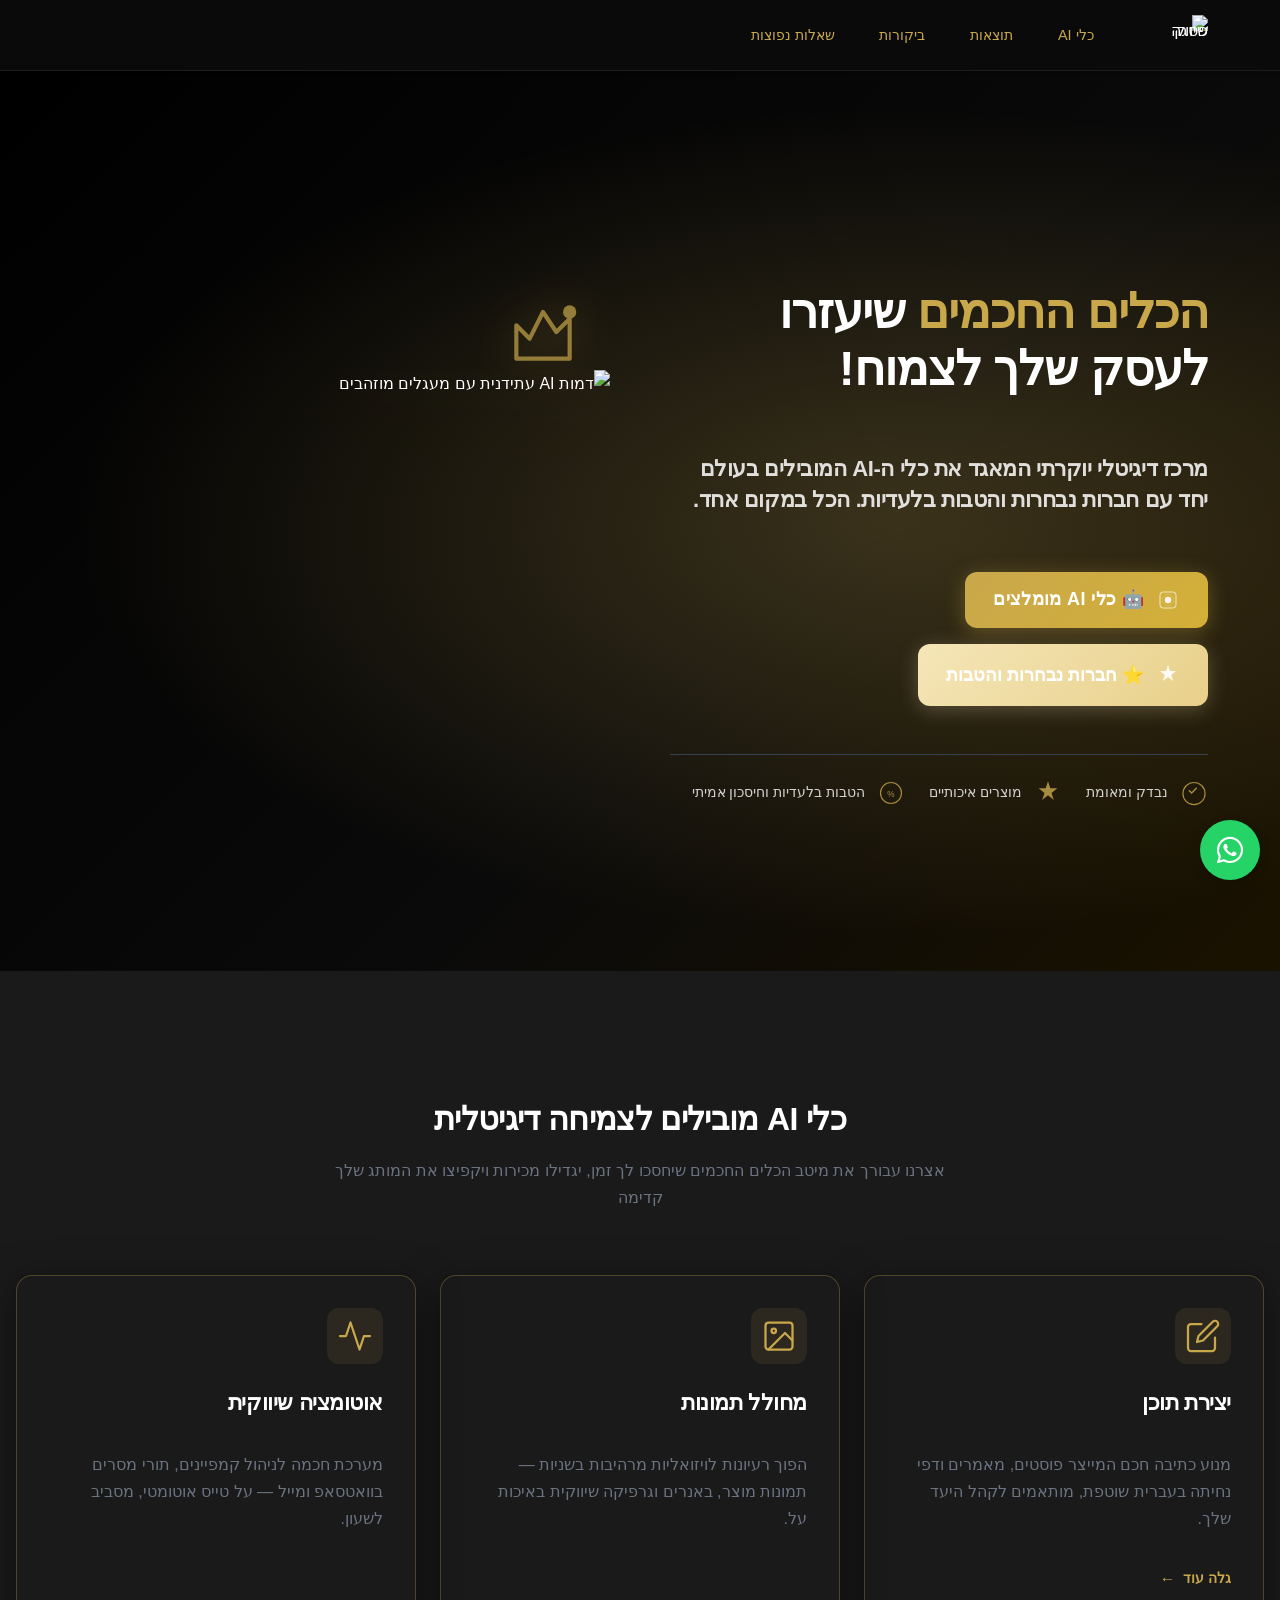
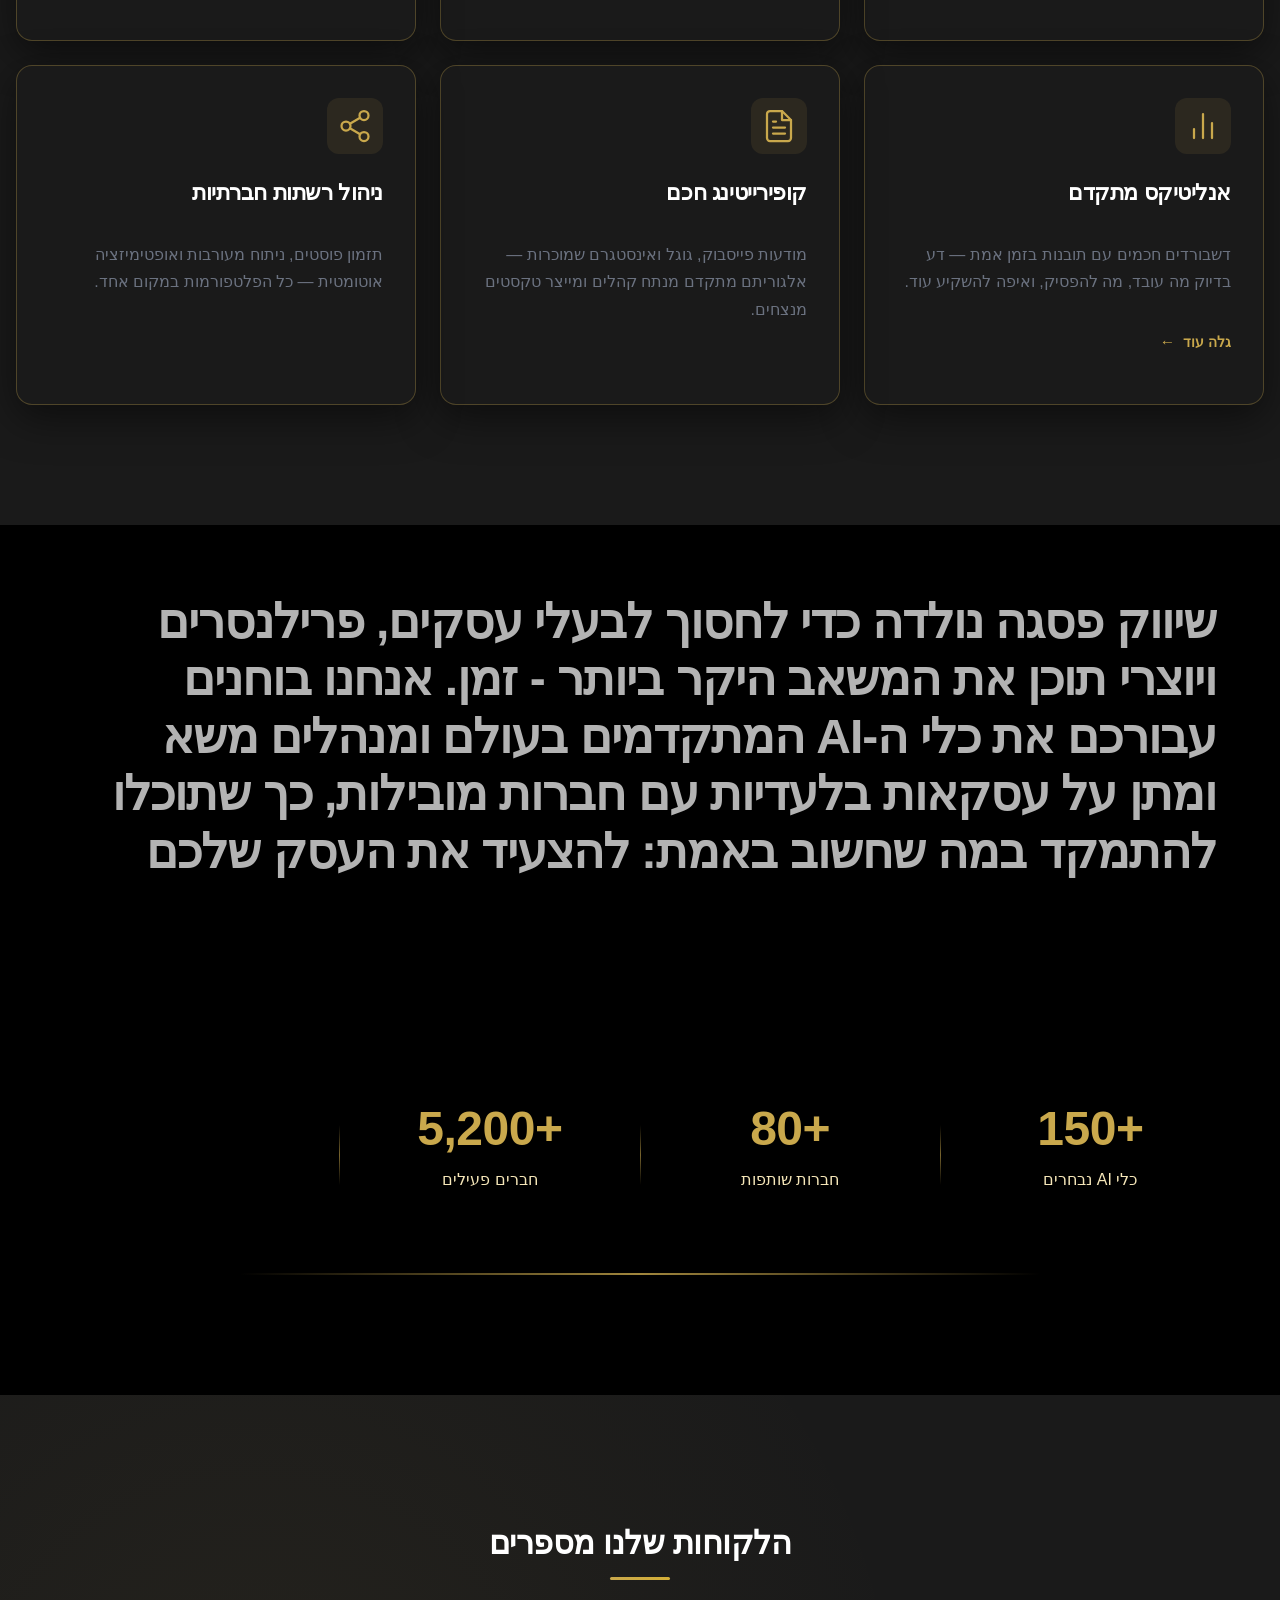
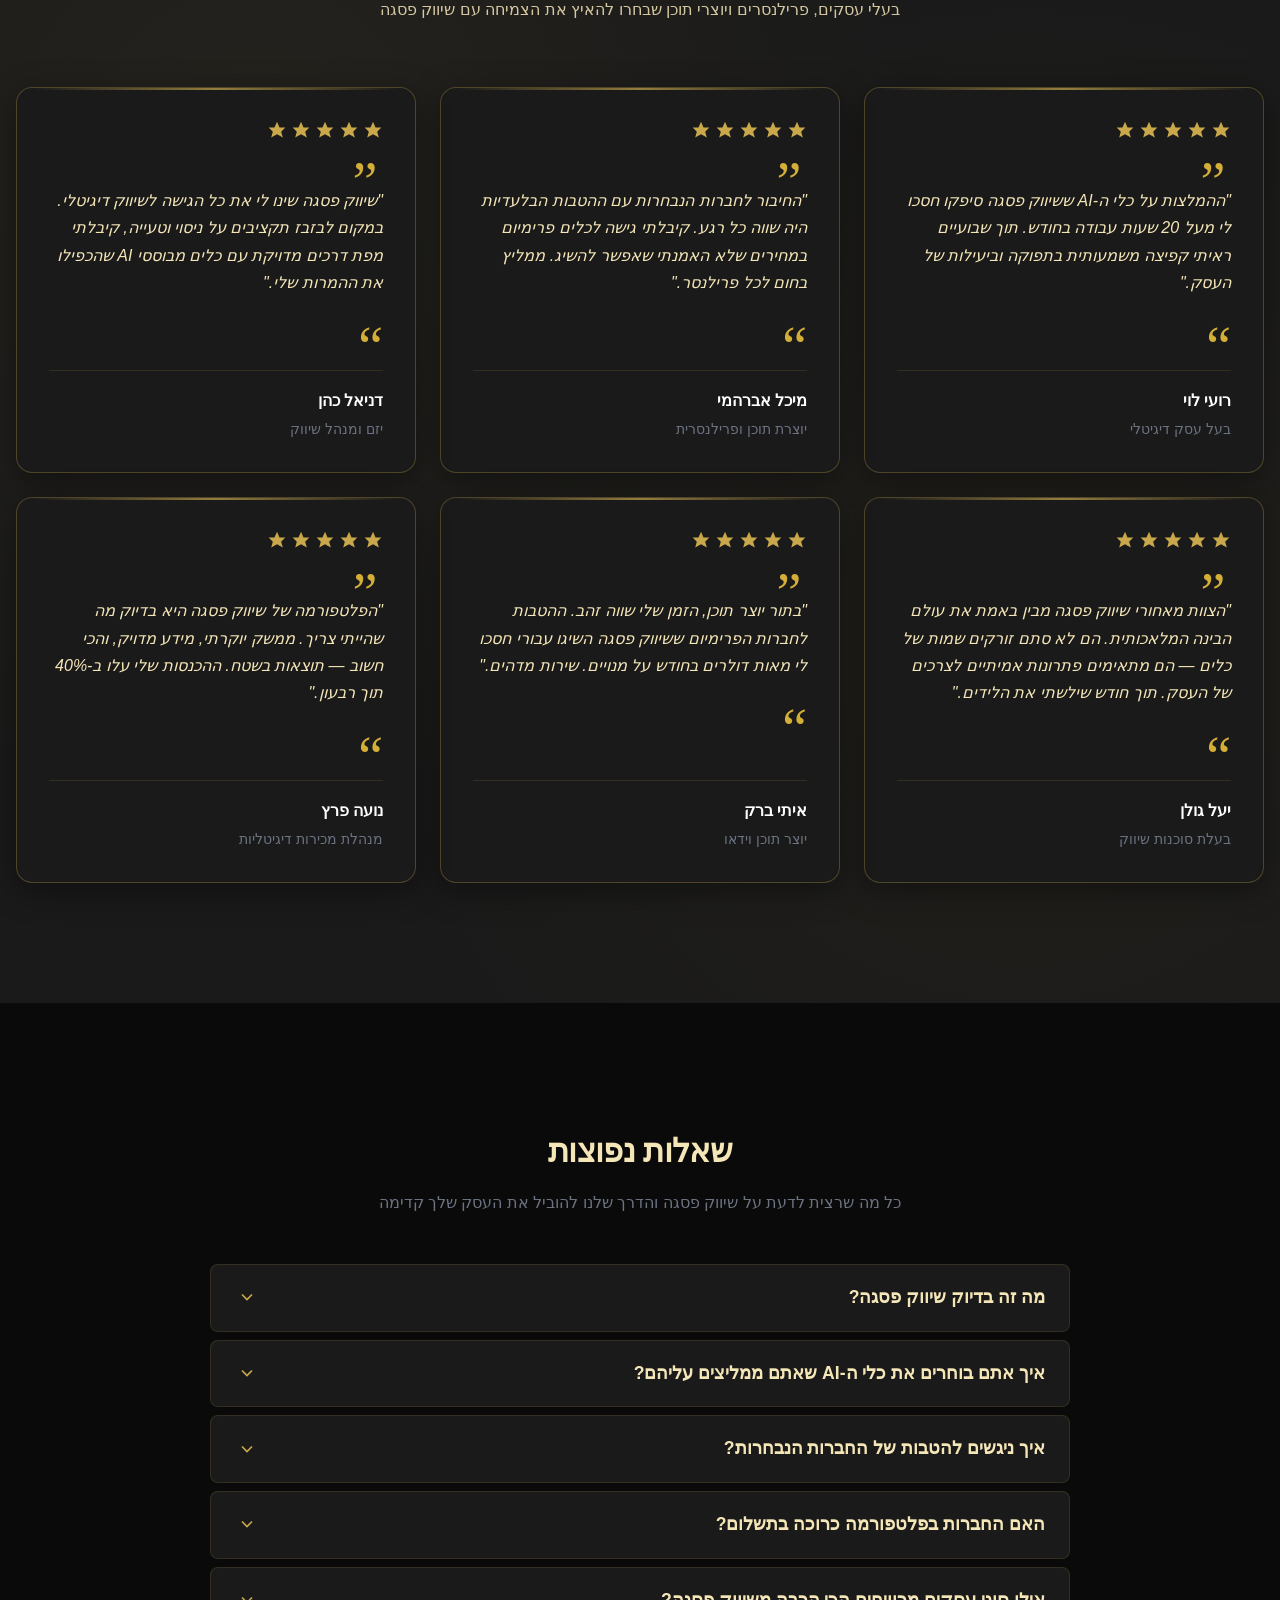
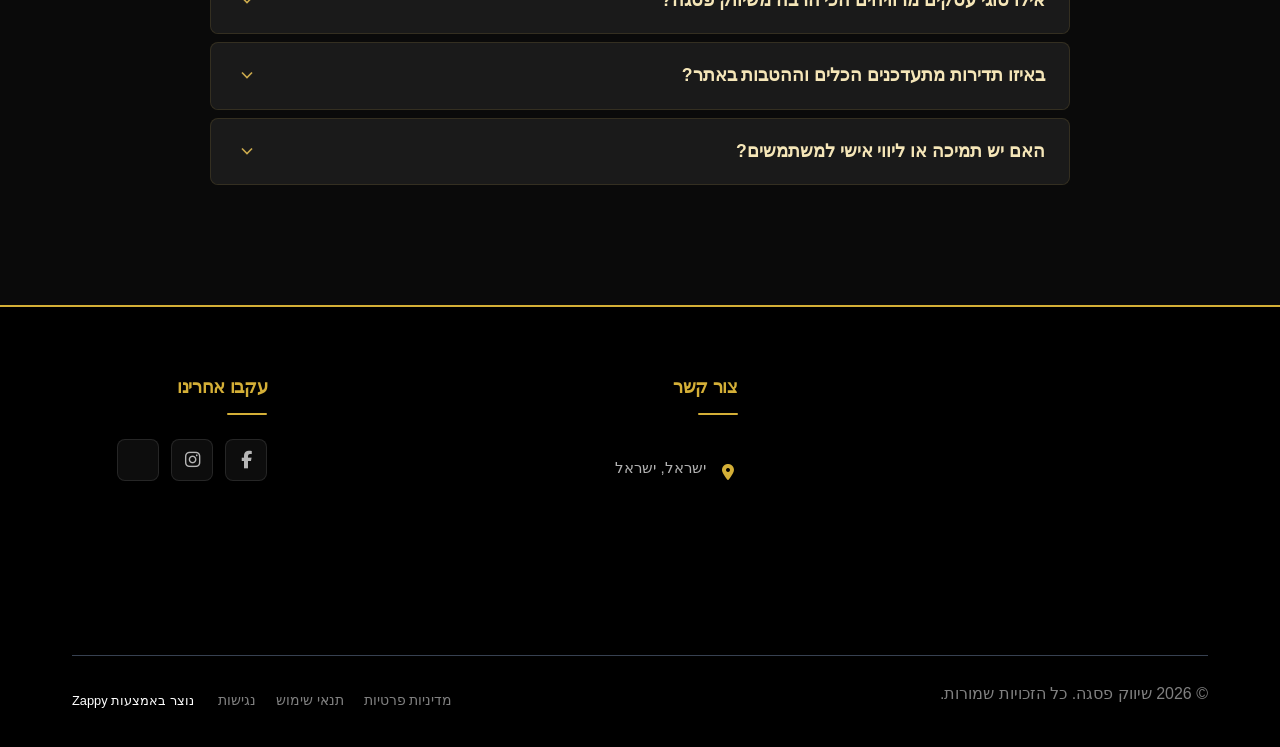
==== index.html @ 1f1ee0c9 "Background sync: Progressive GitHub Sync" ====
<!DOCTYPE html><html lang="he" dir="rtl"><head>
    <meta charset="UTF-8">
    <meta name="viewport" content="width=device-width, initial-scale=1.0">
    <meta name="robots" content="index, follow">
    <title>קפיצת מדרגה דיגיטלית לעסק שלך — שיווק פסגה</title>
    <meta name="description" content="גלו איך שיווק פסגה הופכת אתגרים דיגיטליים להזדמנויות יוקרתיות. כלים חכמים, מומחי שיווק דיגיטלי והטבות בלעדיות מחכים לכם. הצעד הראשון להצלחה מתחיל כאן.">
    <meta name="keywords" content="שיווק דיגיטלי, digital marketing services, כלים דיגיטליים, digital marketing specialist, שיווק פסגה">
    
    <!-- Favicons -->
    <link rel="icon" type="image/x-icon" href="/assets/favicon.ico">
    <link rel="icon" type="image/png" sizes="16x16" href="/assets/favicon-16x16.png">
    <link rel="icon" type="image/png" sizes="32x32" href="/assets/favicon-32x32.png">
    <link rel="icon" type="image/png" sizes="48x48" href="/assets/favicon-48x48.png">
    <link rel="icon" type="image/png" sizes="192x192" href="/assets/favicon-192x192.png">
    <link rel="icon" type="image/png" sizes="512x512" href="/assets/favicon-512x512.png">
    <link rel="apple-touch-icon" href="/assets/apple-touch-icon.png">
    <!-- Zappy Analytics -->
<script>
(function() {
  'use strict';
  
  // Configuration
  var config = {
    websiteId: 'cf34872c-4d24-41f1-a85f-ea0d63cca7e1',
    apiUrl: 'https://api.zappy5.com/api/analytics/track',
    sessionDuration: 30 * 60 * 1000, // 30 minutes
    visitorDuration: 30 * 24 * 60 * 60 * 1000, // 30 days
    trackPageViews: true,
    trackClicks: true,
    trackFormSubmissions: true
  };
  
  // Generate or retrieve persistent visitor ID (30 days)
  function getVisitorId() {
    var visitorKey = 'zappy_visitor_' + config.websiteId;
    var visitor = null;
    
    try {
      visitor = localStorage.getItem(visitorKey);
      if (visitor) {
        var visitorData = JSON.parse(visitor);
        var now = Date.now();
        
        // Check if visitor ID is still valid (30 days)
        if (now - visitorData.created < config.visitorDuration) {
          // Update last seen timestamp
          visitorData.lastSeen = now;
          localStorage.setItem(visitorKey, JSON.stringify(visitorData));
          return visitorData.id;
        }
      }
    } catch (e) {
      console.warn('Zappy Analytics: LocalStorage not available');
    }
    
    // Generate new visitor ID
    var newVisitorId = 'zv_' + Date.now() + '_' + Math.random().toString(36).substr(2, 9);
    
    try {
      localStorage.setItem(visitorKey, JSON.stringify({
        id: newVisitorId,
        created: Date.now(),
        lastSeen: Date.now()
      }));
    } catch (e) {
      // Continue without local storage
    }
    
    return newVisitorId;
  }
  
  // Generate or retrieve session ID (30 minutes)
  function getSessionId() {
    var sessionKey = 'zappy_session_' + config.websiteId;
    var session = null;
    
    try {
      session = sessionStorage.getItem(sessionKey);
      if (session) {
        var sessionData = JSON.parse(session);
        var now = Date.now();
        
        // Check if session is still valid
        if (now - sessionData.timestamp < config.sessionDuration) {
          // Update timestamp
          sessionData.timestamp = now;
          sessionStorage.setItem(sessionKey, JSON.stringify(sessionData));
          return sessionData.id;
        }
      }
    } catch (e) {
      console.warn('Zappy Analytics: SessionStorage not available');
    }
    
    // Generate new session ID
    var newSessionId = 'zs_' + Date.now() + '_' + Math.random().toString(36).substr(2, 9);
    
    try {
      sessionStorage.setItem(sessionKey, JSON.stringify({
        id: newSessionId,
        timestamp: Date.now()
      }));
    } catch (e) {
      // Continue without session storage
    }
    
    return newSessionId;
  }
  
  var visitorId = getVisitorId();
  var sessionId = getSessionId();
  
  // Track an event
  function trackEvent(eventType, data) {
    data = data || {};
    
    var eventData = {
      website_id: config.websiteId,
      event_type: eventType,
      page_path: window.location.pathname,
      referrer: document.referrer || 'direct',
      visitor_id: visitorId,
      session_id: sessionId,
      metadata: data
    };
    
    // Use sendBeacon if available (better for page unload events)
    if (navigator.sendBeacon) {
      var blob = new Blob([JSON.stringify(eventData)], { type: 'application/json' });
      navigator.sendBeacon(config.apiUrl, blob);
    } else {
      // Fallback to fetch
      fetch(config.apiUrl, {
        method: 'POST',
        headers: {
          'Content-Type': 'application/json'
        },
        body: JSON.stringify(eventData),
        keepalive: true
      }).catch(function(error) {
        console.warn('Zappy Analytics: Failed to track event', error);
      });
    }
  }
  
  // Track page view
  if (config.trackPageViews) {
    trackEvent('pageview', {
      title: document.title,
      url: window.location.href
    });
  }
  
  // Track clicks on important elements
  if (config.trackClicks) {
    document.addEventListener('click', function(e) {
      var target = e.target;
      
      // Track button clicks (counted as actions)
      if (target.tagName === 'BUTTON' || target.closest('button')) {
        var button = target.tagName === 'BUTTON' ? target : target.closest('button');
        var clickMeta = {
          element: 'button',
          text: button.textContent.trim().substring(0, 100),
          id: button.id || null,
          class: button.className || null
        };
        
        trackEvent('click', clickMeta);
      }
      
      // Track link clicks (navigation - not counted as actions)
      else if (target.tagName === 'A' || target.closest('a')) {
        var link = target.tagName === 'A' ? target : target.closest('a');
        var navMeta = {
          element: 'link',
          text: link.textContent.trim().substring(0, 100),
          href: link.href,
          external: link.hostname !== window.location.hostname
        };
        
        trackEvent('navigation', navMeta);
      }
    }, true);
  }
  
  
  // Track form submissions
  if (config.trackFormSubmissions) {
    document.addEventListener('submit', function(e) {
      var form = e.target;
      
      trackEvent('form_submit', {
        form_id: form.id || null,
        form_name: form.name || null,
        form_action: form.action || null,
        form_method: form.method || 'GET'
      });
    }, true);
  }
  
  // Track time on page (send on page unload)
  var pageLoadTime = Date.now();
  
  window.addEventListener('beforeunload', function() {
    var timeOnPage = Math.floor((Date.now() - pageLoadTime) / 1000); // in seconds
    
    trackEvent('page_unload', {
      time_on_page: timeOnPage,
      page_path: window.location.pathname
    });
  });
  
  // Expose tracking function globally for custom events
  window.zappyAnalytics = {
    track: trackEvent,
    getVisitorId: function() { return visitorId; },
    getSessionId: function() { return sessionId; }
  };
  
})();
</script>
<!-- End Zappy Analytics -->
<!-- Zappy Marketing Events -->
<script>
(function() {
  'use strict';
  if (window.zappyFireMarketingEvent) return;

  var ECOM_MODE = "";
  var IS_CATALOG = false;
  var IS_FULL = false;

  var ECOM_ALIAS = {
    begin_checkout: 'checkout_started',
    purchase: 'checkout_complete',
    add_to_cart: 'add_to_cart',
    view_product: 'view_product'
  };

  function pagePath() {
    try {
      if (window.ZAPPY_CONFIG && window.ZAPPY_CONFIG.currentPagePath) {
        return window.ZAPPY_CONFIG.currentPagePath;
      }
    } catch (e) {}
    try { return window.location.pathname || '/'; } catch (e2) { return '/'; }
  }

  function normalizeItems(meta) {
    meta = meta || {};
    var raw = meta.items || meta.cartItems || meta.cart_items || meta.lineItems || [];
    if (!Array.isArray(raw)) raw = [];
    var out = [];
    for (var i = 0; i < raw.length; i++) {
      var item = raw[i];
      if (!item || typeof item !== 'object') continue;
      var id = String(item.item_id || item.productId || item.product_id || item.id || '').trim();
      var name = String(item.item_name || item.productName || item.product_name || item.name || '').trim();
      var price = parseFloat(item.price != null ? item.price : (item.unitPrice != null ? item.unitPrice : 0)) || 0;
      var quantity = Math.max(1, parseInt(item.quantity != null ? item.quantity : (item.qty != null ? item.qty : 1), 10) || 1);
      if (!id && !name) continue;
      out.push({ item_id: id || name, item_name: name || id, price: price, quantity: quantity });
    }
    return out;
  }

  function buildGa4Params(eventId, meta) {
    meta = meta || {};
    var items = normalizeItems(meta);
    var value = parseFloat(meta.value != null ? meta.value : (meta.total != null ? meta.total : 0)) || 0;
    var currency = String(meta.currency || 'USD').toUpperCase();

    if (eventId === 'checkout_complete') {
      return {
        transaction_id: String(meta.transaction_id || meta.orderId || meta.order_id || meta.orderNumber || '') || undefined,
        value: value,
        currency: currency,
        items: items
      };
    }
    if (eventId === 'checkout_started') {
      return { value: value, currency: currency, items: items };
    }
    if (eventId === 'add_to_cart') {
      var atcItems = items.length ? items : [{
        item_id: String(meta.productId || meta.product_id || ''),
        item_name: String(meta.productName || meta.product_name || ''),
        price: parseFloat(meta.value != null ? meta.value : (meta.price != null ? meta.price : 0)) || 0,
        quantity: parseInt(meta.quantity != null ? meta.quantity : 1, 10) || 1
      }].filter(function(x) { return x.item_id || x.item_name; });
      return {
        value: value || (atcItems[0] ? atcItems[0].price * atcItems[0].quantity : 0),
        currency: currency,
        items: atcItems
      };
    }
    if (eventId === 'view_product') {
      var vpItems = items.length ? items : [{
        item_id: String(meta.productId || meta.product_id || ''),
        item_name: String(meta.productName || meta.product_name || ''),
        price: parseFloat(meta.price != null ? meta.price : (meta.value != null ? meta.value : 0)) || 0,
        quantity: 1
      }].filter(function(x) { return x.item_id || x.item_name; });
      return {
        currency: currency,
        value: value || (vpItems[0] ? vpItems[0].price : 0),
        items: vpItems
      };
    }
    if (eventId === 'whatsapp_click' || eventId === 'phone_click') {
      return { method: eventId === 'whatsapp_click' ? 'whatsapp' : 'phone', page_path: meta.pagePath || pagePath() };
    }
    if (eventId === 'contact_form_submitted' || eventId === 'product_inquiry') {
      return { page_path: meta.pagePath || pagePath() };
    }
    return meta;
  }

  function buildMetaParams(eventId, meta) {
    meta = meta || {};
    var items = normalizeItems(meta);
    var value = parseFloat(meta.value != null ? meta.value : (meta.total != null ? meta.total : 0)) || 0;
    var currency = String(meta.currency || 'USD').toUpperCase();
    var contentIds = [];
    var numItems = 0;
    for (var i = 0; i < items.length; i++) {
      if (items[i].item_id) contentIds.push(items[i].item_id);
      numItems += items[i].quantity || 1;
    }

    if (eventId === 'checkout_complete') {
      return {
        value: value,
        currency: currency,
        content_ids: contentIds.length ? contentIds : undefined,
        content_type: 'product',
        num_items: numItems || undefined,
        order_id: String(meta.order_id || meta.orderId || meta.transaction_id || meta.orderNumber || '') || undefined
      };
    }
    if (eventId === 'checkout_started') {
      return {
        value: value,
        currency: currency,
        content_ids: contentIds.length ? contentIds : undefined,
        content_type: 'product',
        num_items: numItems || parseInt(meta.itemCount != null ? meta.itemCount : 0, 10) || undefined
      };
    }
    if (eventId === 'add_to_cart') {
      var id = String(meta.productId || meta.product_id || contentIds[0] || '');
      return {
        value: value || (items[0] ? items[0].price * items[0].quantity : 0),
        currency: currency,
        content_ids: id ? [id] : (contentIds.length ? contentIds : undefined),
        content_type: 'product',
        content_name: meta.productName || meta.product_name || (items[0] && items[0].item_name),
        num_items: parseInt(meta.quantity != null ? meta.quantity : (numItems || 1), 10) || 1
      };
    }
    if (eventId === 'view_product') {
      var vid = String(meta.productId || meta.product_id || contentIds[0] || '');
      return {
        value: value || parseFloat(meta.price != null ? meta.price : 0) || 0,
        currency: currency,
        content_ids: vid ? [vid] : (contentIds.length ? contentIds : undefined),
        content_type: 'product',
        content_name: meta.productName || meta.product_name || (items[0] && items[0].item_name)
      };
    }
    if (eventId === 'whatsapp_click' || eventId === 'phone_click') {
      return {
        content_name: eventId === 'whatsapp_click' ? 'WhatsApp' : 'Phone',
        content_category: 'contact'
      };
    }
    if (eventId === 'contact_form_submitted' || eventId === 'product_inquiry') {
      return {
        content_name: eventId === 'product_inquiry' ? 'Product inquiry' : 'Contact form',
        content_category: meta.productName || meta.product_name || undefined
      };
    }
    return meta;
  }

  var PLATFORM = {
    whatsapp_click: { ga4: 'contact', meta: 'Contact', gtm: 'whatsapp_click', ecom: false },
    phone_click: { ga4: 'contact', meta: 'Contact', gtm: 'phone_click', ecom: false },
    contact_form_submitted: { ga4: 'generate_lead', meta: 'Lead', gtm: 'contact_form_submitted', ecom: false },
    checkout_started: { ga4: 'begin_checkout', meta: 'InitiateCheckout', gtm: 'begin_checkout', ecom: true },
    checkout_complete: { ga4: 'purchase', meta: 'Purchase', gtm: 'purchase', ecom: true },
    product_inquiry: { ga4: 'generate_lead', meta: 'Lead', gtm: 'product_inquiry', ecom: false },
    add_to_cart: { ga4: 'add_to_cart', meta: 'AddToCart', gtm: 'add_to_cart', ecom: true },
    view_product: { ga4: 'view_item', meta: 'ViewContent', gtm: 'view_item', ecom: true }
  };

  function purchaseDedupKey(orderId) {
    return 'zappy_purchase_fired_' + String(orderId || '');
  }

  function alreadyFiredPurchase(orderId) {
    if (!orderId) return false;
    try {
      return sessionStorage.getItem(purchaseDedupKey(orderId)) === '1';
    } catch (e) {
      return false;
    }
  }

  function markPurchaseFired(orderId) {
    if (!orderId) return;
    try { sessionStorage.setItem(purchaseDedupKey(orderId), '1'); } catch (e) {}
  }

  /**
   * Fire a marketing event to first-party analytics + GA4/GTM/Meta when present.
   * @param {string} eventName marketing ID or ecommerce alias
   * @param {object} [metadata]
   * @param {{ skipFirstParty?: boolean }} [opts]
   */
  window.zappyFireMarketingEvent = function(eventName, metadata, opts) {
    try {
      opts = opts || {};
      metadata = metadata || {};
      var eventId = ECOM_ALIAS[eventName] || eventName;
      var plat = PLATFORM[eventId];
      if (!plat) return;

      if (!metadata.pagePath && !metadata.page_path) {
        metadata.pagePath = pagePath();
      }

      if (eventId === 'checkout_complete') {
        var oid = String(metadata.orderId || metadata.order_id || metadata.transaction_id || '');
        if (oid && alreadyFiredPurchase(oid)) return;
        if (oid) markPurchaseFired(oid);
      }

      // First-party (skip when already tracked via zappyTrackEcomAnalytics path
      // that opts out, or when caller already recorded under a different name)
      if (!opts.skipFirstParty) {
        try {
          if (window.zappyAnalytics && typeof window.zappyAnalytics.track === 'function') {
            window.zappyAnalytics.track(eventId, metadata);
          }
        } catch (e1) {}
      }

      // GTM / dataLayer — platform-standard ecommerce event names
      try {
        window.dataLayer = window.dataLayer || [];
        if (plat.ecom) {
          var ga4ForGtm = buildGa4Params(eventId, metadata);
          var ecommerce = {};
          if (ga4ForGtm.transaction_id) ecommerce.transaction_id = ga4ForGtm.transaction_id;
          if (ga4ForGtm.value != null) ecommerce.value = ga4ForGtm.value;
          if (ga4ForGtm.currency) ecommerce.currency = ga4ForGtm.currency;
          if (ga4ForGtm.items) ecommerce.items = ga4ForGtm.items;
          window.dataLayer.push({ event: plat.gtm, ecommerce: ecommerce });
          // Secondary Zappy-specific trigger for merchants who want it
          if (eventId === 'checkout_complete' || eventId === 'checkout_started') {
            window.dataLayer.push({ event: eventId, ecommerce: ecommerce });
          }
        } else {
          var dl = { event: plat.gtm };
          for (var k in metadata) {
            if (Object.prototype.hasOwnProperty.call(metadata, k)) dl[k] = metadata[k];
          }
          window.dataLayer.push(dl);
        }
      } catch (e2) {}

      // GA4 gtag
      try {
        if (typeof window.gtag === 'function') {
          window.gtag('event', plat.ga4, buildGa4Params(eventId, metadata));
        }
      } catch (e3) {}

      // Meta Pixel (only when fbq is loaded — consent-gated lazy loader)
      try {
        if (typeof window.fbq === 'function') {
          window.fbq('track', plat.meta, buildMetaParams(eventId, metadata));
        }
      } catch (e4) {}
    } catch (err) {}
  };

  // ---- Click listeners (capture) ----
  var recent = Object.create(null);
  function dedupe(key) {
    var now = Date.now();
    if (recent[key] && now - recent[key] < 800) return true;
    recent[key] = now;
    return false;
  }

  function closest(el, selector) {
    if (!el) return null;
    if (el.closest) return el.closest(selector);
    return null;
  }

  function findAnchor(el) {
    var node = el;
    while (node && node !== document) {
      if (node.tagName === 'A') return node;
      node = node.parentElement;
    }
    return null;
  }

  function isWhatsAppHref(href) {
    if (!href) return false;
    var h = String(href).toLowerCase();
    return h.indexOf('wa.me/') !== -1 ||
      h.indexOf('api.whatsapp.com') !== -1 ||
      h.indexOf('whatsapp.com/send') !== -1 ||
      h.indexOf('whatsapp:') === 0;
  }

  document.addEventListener('click', function(e) {
    try {
      var target = e.target;
      if (!target) return;

      // WhatsApp
      var waFloat = closest(target, '.whatsapp-float, a.whatsapp-float, [data-zappy-whatsapp]');
      var anchor = findAnchor(target);
      var href = (anchor && anchor.href) || '';
      if (waFloat || (anchor && isWhatsAppHref(href))) {
        if (!dedupe('wa:' + href)) {
          var waSource = waFloat ? 'float' : 'link';
          window.zappyFireMarketingEvent('whatsapp_click', {
            source: waSource,
            href: href || null,
            pagePath: pagePath()
          });
        }
        return;
      }

      // Phone
      var phoneBtn = closest(target, '.phone-header-btn, .nav-phone-btn, .call-btn, [data-zappy-phone]');
      var telHref = '';
      if (anchor && anchor.href && String(anchor.href).toLowerCase().indexOf('tel:') === 0) {
        telHref = anchor.href;
      } else if (phoneBtn && phoneBtn.href && String(phoneBtn.href).toLowerCase().indexOf('tel:') === 0) {
        telHref = phoneBtn.href;
      }
      if (phoneBtn || telHref) {
        var phone = '';
        if (telHref) {
          phone = String(telHref).replace(/^tel:/i, '').trim();
        }
        if (!dedupe('tel:' + (phone || (phoneBtn && phoneBtn.id) || 'btn'))) {
          window.zappyFireMarketingEvent('phone_click', {
            source: phoneBtn ? 'button' : 'link',
            phone: phone || null,
            href: telHref || null,
            pagePath: pagePath()
          });
        }
        return;
      }

      // Catalog / product inquiry
      if (IS_CATALOG || IS_FULL) {
        var inq = closest(target, '.card-inquiry-btn, #zappy-pdp-inquiry-btn, a.inquiry-btn');
        if (inq) {
          if (!dedupe('inq:' + (inq.id || inq.className))) {
            var product = window.currentProduct || null;
            var productId = (inq.getAttribute && inq.getAttribute('data-product-id')) ||
              (product && product.id) || null;
            var productName = (inq.getAttribute && inq.getAttribute('data-product-name')) ||
              (product && product.name) || null;
            var channel = 'contact_page';
            var inqHref = (inq.tagName === 'A' && inq.href) ? inq.href : '';
            if (inqHref && String(inqHref).toLowerCase().indexOf('mailto:') === 0) channel = 'mailto';
            window.zappyFireMarketingEvent('product_inquiry', {
              source: inq.id === 'zappy-pdp-inquiry-btn' ? 'pdp' : 'card',
              productId: productId,
              productName: productName,
              channel: channel,
              pagePath: pagePath()
            });
          }
        }
      }
    } catch (err) {}
  }, true);
})();
</script>
    <meta property="og:title" content="קפיצת מדרגה דיגיטלית לעסק שלך — שיווק פסגה">
    <meta property="og:description" content="גלו איך שיווק פסגה הופכת אתגרים דיגיטליים להזדמנויות יוקרתיות. כלים חכמים, מומחי שיווק דיגיטלי והטבות בלעדיות מחכים לכם. הצעד הראשון להצלחה מתחיל כאן.">
    <meta name="twitter:card" content="summary_large_image">
    <meta name="twitter:title" content="קפיצת מדרגה דיגיטלית לעסק שלך — שיווק פסגה">
    <meta name="twitter:description" content="גלו איך שיווק פסגה הופכת אתגרים דיגיטליים להזדמנויות יוקרתיות. כלים חכמים, מומחי שיווק דיגיטלי והטבות בלעדיות מחכים לכם. הצעד הראשון להצלחה מתחיל כאן.">
    <script type="application/ld+json">{"@context":"https://schema.org","@graph":[{"@type":"LocalBusiness","@id":"https://peakmarketing.zappy5.app#organization","name":"שיווק פסגה","url":"https://peakmarketing.zappy5.app","description":"Shiuk Pisga (Peak Marketing) is a premium digital marketing hub targeting business owners, freelancers, and content creators. The brand positions itself at the intersection of luxury and technology, curating top AI tools and exclusive partner companies with special benefits. The visual identity is sleek and authoritative — black, gold, and cream — evoking prestige and innovation. The landing page is designed for clarity and conversion, with two prominent CTAs guiding visitors to either AI tool recommendations or exclusive company deals.","address":{"@type":"PostalAddress","streetAddress":"ישראל, ישראל"},"contactPoint":[{"@type":"ContactPoint","contactType":"customer service","email":"mmaa564398@gmail.com","telephone":"+972552654661"}]},{"@type":"WebSite","@id":"https://peakmarketing.zappy5.app#website","url":"https://peakmarketing.zappy5.app","name":"שיווק פסגה","publisher":{"@id":"https://peakmarketing.zappy5.app#organization"}}]}</script>
    
    <style id="zappy-critical-above-fold-css">
html{box-sizing:border-box;-webkit-text-size-adjust:100%}*,*::before,*::after{box-sizing:inherit}body{margin:0;min-width:320px;overflow-x:clip}img,svg,video{max-width:100%;height:auto}main{display:block}.container{width:min(100% - 32px,1200px);margin-inline:auto}.navbar,nav.navbar,header .navbar,header[role="banner"]{position:relative;z-index:1000;width:100%}.nav-container,.navbar .container{display:flex;align-items:center;justify-content:space-between;min-height:64px}.logo,.logo-link img{display:block;width:35px;height:35px;object-fit:contain}.nav-menu,#navMenu{list-style:none;margin:0;padding:0}.navbar a,.nav-menu a,#navMenu a,.navbar .nav-links a{color:inherit;text-decoration:none}.navbar .sub-menu,.nav-menu .sub-menu,#navMenu .sub-menu{display:none}.fa,.fas,.far,.fab,.fa-solid,.fa-regular,.fa-brands{display:inline-block;min-width:1em;text-align:center}html:not(#zappy-noop)[data-zappy-site-type="ecommerce"] .phone-header-btn,html:not(#zappy-noop) .navbar:has(.nav-ecommerce-icons)>.phone-header-btn{display:none!important;visibility:hidden!important;width:0!important;height:0!important;pointer-events:none!important}.zappy-preview-empty-store-cta{display:none!important;visibility:hidden!important;height:0!important;max-height:0!important;overflow:hidden!important;margin:0!important;padding:0!important;border:0!important;box-shadow:none!important}.zappy-catalog-menu{background:var(--surface-color,var(--surface,linear-gradient(135deg,#f8f9fa 0%,#fff 100%)));border-bottom:1px solid var(--border-color,#e5e7eb);padding:0;position:sticky;top:0;z-index:90}.zappy-catalog-menu[dir=rtl],.zappy-catalog-menu.rtl{direction:rtl}.zappy-catalog-menu[dir=ltr],.zappy-catalog-menu.ltr{direction:ltr}.catalog-menu-container{max-width:1440px;margin:0 auto;display:flex;align-items:center;gap:8px;padding:10px 24px;overflow:visible}.catalog-menu-categories,.catalog-menu-list{display:flex;align-items:center;gap:4px;flex-wrap:wrap;margin:0;padding:0;list-style:none}.catalog-menu-item{display:inline-flex;align-items:center;padding:8px 16px;font-size:14px;font-weight:500;color:var(--text-color,var(--text,#374151));text-decoration:none;border-radius:20px;white-space:nowrap}.catalog-menu-all{background:var(--primary-color,var(--primary,#111));color:var(--text-light,#fff)!important}.catalog-menu-parent{position:relative;display:inline-flex;align-items:center}.catalog-menu-trigger{display:inline-flex;align-items:center;gap:6px}.catalog-menu-chevron{flex-shrink:0}.catalog-menu-parent>.sub-menu{display:none!important;visibility:hidden!important;opacity:0!important;pointer-events:none!important}.hero-section,.index-hero-section,section[class*="hero"]{position:relative;overflow:hidden}.hero-section,.index-hero-section{min-height:560px}section[data-hero-type*="fullscreen"]{min-height:100vh}.hero-bg-wrapper,.hero-bg-image,section[class*="hero"] [class*="hero-bg"]{position:absolute;inset:0;width:100%;height:100%}.hero-bg-wrapper img,.hero-bg-image img,section[class*="hero"] [data-hero-bg],section[class*="hero"] img[data-hero-background="true"]{width:100%!important;height:100%!important;object-fit:cover!important;display:block}.hero-content,section[class*="hero"] .container{position:relative;z-index:2}@media(max-width:768px){:root{--header-height:72px;--total-header-height:72px;--zappy-mobile-menu-top:72px}html[data-zappy-site-type="ecommerce"] body{padding-top:var(--total-header-height,72px)}html[data-zappy-site-type="ecommerce"] body>nav.navbar,html[data-zappy-site-type="ecommerce"] body>.navbar:not(.zappy-catalog-menu){position:fixed!important;top:0;left:0;right:0;z-index:100000;width:100%;margin-bottom:0}.zappy-catalog-menu{position:fixed;top:var(--header-height,72px);left:0;right:0;z-index:99999}.nav-container,.navbar .container{min-height:60px}.nav-menu,#navMenu{max-width:100vw;overflow-x:hidden}.hero-section,.index-hero-section,section[class*="hero"],section[data-hero-type*="fullscreen"]{min-height:100svh}.hero-bg-wrapper,.hero-bg-image,.hero-scrim{min-height:100svh}}
:root{--nav-bg:#0a0a0a}.navbar{background-color:#0a0a0a!important}

/* ZAPPY_ANNOUNCEMENT_HEADER_OFFSET_CSS_V3 */
:root {
  --zappy-header-stack-height: calc(var(--zappy-announcement-height, 40px) + var(--header-height, 72px));
}
body:has(.zappy-announcement-bar) nav.navbar:not(.zappy-catalog-menu),
body:has(.zappy-announcement-bar) header.navbar,
body:has(.zappy-announcement-bar) .navbar:not(.zappy-catalog-menu):not(.mobile-search-panel) {
  top: var(--zappy-announcement-height, 40px) !important;
}



/* ZAPPY_CONTENT_ALIGNMENT_FIRST_PAINT_CSS_V1 */
[data-zappy-content-align] {
  display: flex !important;
  flex-direction: column !important;
}
[data-zappy-content-align^="top-"] { justify-content: flex-start !important; }
[data-zappy-content-align^="upper-"],
[data-zappy-content-align^="center-"],
[data-zappy-content-align^="lower-"] { justify-content: center !important; }
[data-zappy-content-align^="bottom-"] { justify-content: flex-end !important; }
[data-zappy-content-align$="-left"],
[data-zappy-content-align$="-mid-left"] {
  align-items: flex-start !important;
  text-align: start !important;
}
[data-zappy-content-align$="-center"] {
  align-items: center !important;
  text-align: center !important;
}
[data-zappy-content-align$="-right"],
[data-zappy-content-align$="-mid-right"] {
  align-items: flex-end !important;
  text-align: end !important;
}
[data-zappy-content-align] [data-zappy-align-target] {
  margin-left: auto;
  margin-right: auto;
}
[data-zappy-content-align$="-center"] [data-zappy-align-target],
[data-zappy-content-align$="-center"] [data-zappy-align-target] > * {
  text-align: center !important;
}

</style>
    <link rel="stylesheet" href="/styles.css">
    <script>window.ZAPPY_WEBSITE_ID = "cf34872c-4d24-41f1-a85f-ea0d63cca7e1"; window.ZAPPY_API_BASE = "https://api.zappy5.com";</script>

    <style id="zappy-dropdown-submenu-styles">
      /* ========== DESKTOP DROPDOWN SUBMENU STYLES ========== */
      /* Base styles for dropdown submenus - parent must be positioned */
      .nav-menu li:has(.sub-menu), nav li:has(.sub-menu), .navbar li:has(.sub-menu), #navMenu li:has(.sub-menu) { position: relative; }
      /* Submenu base - hidden by default */
      .nav-menu .sub-menu, nav .sub-menu, .navbar .sub-menu, #navMenu .sub-menu { display: block !important; position: absolute !important; top: 100%; left: 0; min-width: 220px; border-radius: 8px; box-shadow: 0 8px 25px rgba(0,0,0,0.15); padding: 8px 0; opacity: 0; visibility: hidden; transform: translateY(10px); transition: all 0.3s ease; z-index: 1000; list-style: none; pointer-events: none; }
      /* CRITICAL: Desktop hover styles to show dropdown */
      .nav-menu li:hover > .sub-menu, nav li:hover > .sub-menu, .navbar li:hover > .sub-menu, #navMenu li:hover > .sub-menu { opacity: 1 !important; visibility: visible !important; transform: translateY(0) !important; pointer-events: auto !important; }
      /* Submenu item styling */
      .sub-menu li { list-style: none; margin: 0; padding: 0; }
      .sub-menu a { display: block !important; padding: 10px 16px !important; color: var(--text-dark, #333) !important; font-weight: 500; text-decoration: none; white-space: nowrap; transition: background-color 0.2s; }
      .sub-menu .zappy-nav-child > a { padding-left: 28px !important; font-size: 0.9em !important; opacity: 0.85 !important; }
      [dir="rtl"] .sub-menu .zappy-nav-child > a, html[lang="he"] .sub-menu .zappy-nav-child > a, html[lang="ar"] .sub-menu .zappy-nav-child > a { padding-left: 10px !important; padding-right: 28px !important; }
      .sub-menu .zappy-nav-parent > a { font-weight: 600 !important; }
      .sub-menu a:hover { background-color: #f5f5f5; }
      /* RTL (Hebrew/Arabic) dropdown positioning */
      [dir="rtl"] .nav-menu .sub-menu, [dir="rtl"] nav .sub-menu, [dir="rtl"] .navbar .sub-menu, html[lang="he"] .nav-menu .sub-menu, html[lang="he"] nav .sub-menu, html[lang="he"] .navbar .sub-menu, html[lang="ar"] .nav-menu .sub-menu, html[lang="ar"] nav .sub-menu, html[lang="ar"] .navbar .sub-menu { left: auto !important; right: 0 !important; }
      /* Hide empty dropdown menus (exclude catalog sub-menus that use <a> children instead of <li>) */
      .sub-menu:empty, .sub-menu:not(:has(li:not(.zappy-hidden-menu-item))):not(:has(> a)), .sub-menu:not(:has(li)):not(:has(> a)) { display: none !important; opacity: 0 !important; visibility: hidden !important; pointer-events: none !important; }
      /* Desktop: show submenu on Menu Group hover */
      li:has(.menu-group-title):hover > .sub-menu { opacity: 1 !important; visibility: visible !important; transform: translateY(0) !important; pointer-events: auto !important; }
      /* Menu Group title styling */
      .nav-menu > li > .menu-group-title, #navMenu > li > .menu-group-title { display: inline-block; padding: 0.5rem 1rem; cursor: default; user-select: none; }
      
      /* ========== MOBILE SUBMENU STYLES ========== */
      @media (max-width: 768px) {
        .nav-menu .sub-menu, nav .sub-menu, .navbar .sub-menu, #navMenu .sub-menu { position: static !important; transform: none !important; box-shadow: none !important; background: transparent !important; max-height: 0; overflow: hidden; opacity: 0; visibility: hidden; transition: max-height 0.3s ease, opacity 0.3s ease; padding: 0 !important; border-radius: 0 !important; }
        .navbar .sub-menu.mobile-expanded, .nav-menu .sub-menu.mobile-expanded, #navMenu .sub-menu.mobile-expanded { max-height: none !important; overflow-y: visible !important; opacity: 1 !important; visibility: visible !important; padding: 8px 0 8px 16px !important; }
        [dir="rtl"] .sub-menu.mobile-expanded, html[lang="he"] .sub-menu.mobile-expanded { padding: 8px 16px 8px 0 !important; }
        /* Disable hover behavior on mobile */
        .nav-menu li:hover > .sub-menu, nav li:hover > .sub-menu, .navbar li:hover > .sub-menu, #navMenu li:hover > .sub-menu { opacity: 0; visibility: hidden; pointer-events: none; }
        .nav-menu li > .sub-menu.mobile-expanded, nav li > .sub-menu.mobile-expanded, .navbar li > .sub-menu.mobile-expanded, #navMenu li > .sub-menu.mobile-expanded { opacity: 1 !important; visibility: visible !important; pointer-events: auto !important; }
        .nav-menu li:has(.sub-menu), nav li:has(.sub-menu), .navbar li:has(.sub-menu), #navMenu li:has(.sub-menu) { display: flex !important; flex-wrap: wrap !important; align-items: center !important; position: relative !important; min-height: 44px !important; }
        .nav-menu li:has(.sub-menu) > a, nav li:has(.sub-menu) > a, .navbar li:has(.sub-menu) > a, #navMenu li:has(.sub-menu) > a { flex: 1 !important; min-width: 0 !important; }
        .nav-menu li:has(.sub-menu) > .menu-group-title, nav li:has(.sub-menu) > .menu-group-title, .navbar li:has(.sub-menu) > .menu-group-title, #navMenu li:has(.sub-menu) > .menu-group-title { flex: 1 !important; min-width: 0 !important; display: flex !important; align-items: center !important; padding: 12px 16px !important; min-height: 44px !important; line-height: 1.4 !important; font-weight: 600 !important; box-sizing: border-box !important; }
        .nav-menu li:has(.sub-menu) > .sub-menu, nav li:has(.sub-menu) > .sub-menu, .navbar li:has(.sub-menu) > .sub-menu, #navMenu li:has(.sub-menu) > .sub-menu { flex-basis: 100% !important; width: 100% !important; }
        .nav-menu li:has(.sub-menu) > a [class*="chevron"], .nav-menu li:has(.sub-menu) > a [class*="arrow"], .nav-menu li:has(.sub-menu) > a .fa-chevron-down, .nav-menu li:has(.sub-menu) > a .fa-angle-down, nav li:has(.sub-menu) > a [class*="chevron"], nav li:has(.sub-menu) > a [class*="arrow"], #navMenu li:has(.sub-menu) > a [class*="chevron"], #navMenu li:has(.sub-menu) > a [class*="arrow"] { display: none !important; visibility: hidden !important; }
        .mobile-submenu-toggle { display: flex !important; align-items: center !important; justify-content: center !important; width: 44px !important; height: auto !important; background: transparent !important; border: none !important; cursor: pointer !important; color: var(--text-light) !important; position: static !important; flex-shrink: 0 !important; align-self: stretch !important; z-index: 2 !important; padding: 0 !important; margin: 0 !important; }
        .mobile-submenu-toggle::after { content: '' !important; width: 0 !important; height: 0 !important; border-left: 6px solid transparent !important; border-right: 6px solid transparent !important; border-top: 7px solid currentColor !important; transition: transform 0.3s ease !important; }
        .mobile-submenu-toggle.expanded::after { transform: rotate(180deg) !important; }
        .sub-menu a { padding: 10px 0 !important; display: block !important; color: var(--text-light) !important; white-space: normal !important; }
        .sub-menu .zappy-nav-child > a { padding-left: 28px !important; font-size: 0.9em !important; opacity: 0.85 !important; }
        [dir="rtl"] .sub-menu .zappy-nav-child > a, html[lang="he"] .sub-menu .zappy-nav-child > a, html[lang="ar"] .sub-menu .zappy-nav-child > a { padding-left: 0 !important; padding-right: 28px !important; }
        .sub-menu .zappy-nav-parent > a { font-weight: 600 !important; }
        .nav-menu.active, #navMenu.active { max-width: 100vw !important; overflow-x: hidden !important; box-sizing: border-box !important; }
        .navbar .sub-menu li a, nav.navbar .sub-menu li a, .zappy-products-dropdown .sub-menu a { color: var(--text-light) !important; }
      }
      @media (min-width: 769px) { .mobile-submenu-toggle { display: none !important; } }
    </style>
<style data-zappy-image-carousel-css="true">[data-zappy-image-carousel]{position:relative;overflow:hidden}.zappy-carousel-hero[data-zappy-image-carousel]{position:absolute;inset:0;z-index:0}[data-zappy-image-carousel]>.zappy-carousel-slide{position:absolute;inset:0;opacity:0;transition:opacity 1s ease-in-out;pointer-events:none;z-index:0}[data-zappy-image-carousel]>.zappy-carousel-slide.is-active{opacity:1;pointer-events:auto;z-index:1}[data-zappy-image-carousel]>.zappy-carousel-slide img{width:100%!important;height:100%!important;object-fit:cover!important;display:block!important;max-width:none!important;max-height:none!important;margin:0!important}[data-zappy-image-carousel]>.zappy-carousel-slide img:not([data-zappy-carousel-image-ready="true"]){opacity:0!important}[data-zappy-image-carousel]>.zappy-carousel-slide img[data-zappy-carousel-image-ready="true"]{opacity:1!important;transition:opacity .15s ease}@media(scripting:none){[data-zappy-image-carousel]>.zappy-carousel-slide img{opacity:1!important}}.zappy-carousel-hero[data-zappy-image-carousel]>.zappy-carousel-slide img{position:absolute!important;top:0!important;left:0!important}[data-zappy-image-carousel] .zappy-carousel-slide-link{position:absolute;inset:0;display:block;z-index:2;background:transparent}.zappy-hero-link-overlay{position:absolute;inset:0;display:block;z-index:1;background:transparent}body.zappy-edit-mode .zappy-hero-link-overlay,body.zappy-edit-mode [data-zappy-image-carousel] .zappy-carousel-slide-link,body.zappy-image-edit-mode .zappy-hero-link-overlay,body.zappy-image-edit-mode [data-zappy-image-carousel] .zappy-carousel-slide-link{pointer-events:none!important}</style>
    <style id="zappy-widget-visibility">
      html[dir="rtl"] .whatsapp-float { right: 20px !important; left: auto !important; }
      html[dir="ltr"] .whatsapp-float, html:not([dir]) .whatsapp-float { left: 20px !important; right: auto !important; }
      html[dir="rtl"] #mic-access-tool-general-button, html[dir="rtl"] .mic-access-tool-general-button,
      html[dir="rtl"] #mic-init-access-tool .mic-access-tool-general-button,
      html[dir="rtl"] #mic-init-access-tool #mic-access-tool-general-button,
      html[dir="rtl"] ._access-icon { left: 20px !important; right: auto !important; }
      html[dir="ltr"] #mic-access-tool-general-button, html[dir="ltr"] .mic-access-tool-general-button,
      html[dir="ltr"] #mic-init-access-tool .mic-access-tool-general-button,
      html[dir="ltr"] #mic-init-access-tool #mic-access-tool-general-button,
      html[dir="ltr"] ._access-icon,
      html:not([dir]) #mic-access-tool-general-button, html:not([dir]) .mic-access-tool-general-button,
      html:not([dir]) #mic-init-access-tool .mic-access-tool-general-button,
      html:not([dir]) #mic-init-access-tool #mic-access-tool-general-button,
      html:not([dir]) ._access-icon { right: 20px !important; left: auto !important; }
      @media (max-width: 768px) { .whatsapp-float { display: flex !important; } }
      @media (min-width: 769px) { .whatsapp-float { display: flex !important; } }
      @media (max-width: 768px) {
        #mic-access-tool-general-button, .mic-access-tool-general-button,
        #mic-init-access-tool .mic-access-tool-general-button, #mic-init-access-tool #mic-access-tool-general-button,
        ._access-icon { display: flex !important; visibility: visible !important; opacity: 1 !important; pointer-events: auto !important; }
        #mic-access-tool-box.opened-mic-access-tool, .mic-access-tool-box.opened-mic-access-tool,
        #mic-init-access-tool #mic-access-tool-box.opened-mic-access-tool {
          visibility: visible !important; opacity: 1 !important; pointer-events: auto !important;
        }
      }
      @media (min-width: 769px) {
        #mic-access-tool-general-button, .mic-access-tool-general-button,
        #mic-init-access-tool .mic-access-tool-general-button, #mic-init-access-tool #mic-access-tool-general-button,
        ._access-icon { display: flex !important; visibility: visible !important; opacity: 1 !important; pointer-events: auto !important; }
        #mic-access-tool-box.opened-mic-access-tool, .mic-access-tool-box.opened-mic-access-tool,
        #mic-init-access-tool #mic-access-tool-box.opened-mic-access-tool {
          visibility: visible !important; opacity: 1 !important; pointer-events: auto !important;
        }
      }
    </style>
</head>
<body>
<meta charset="UTF-8">
  <meta name="viewport" content="width=device-width, initial-scale=1.0">
  <title>קפיצת מדרגה דיגיטלית לעסק שלך — שיווק פסגה</title>
  <meta name="description" content="גלו איך שיווק פסגה הופכת אתגרים דיגיטליים להזדמנויות יוקרתיות. כלים חכמים, מומחי שיווק דיגיטלי והטבות בלעדיות מחכים לכם. הצעד הראשון להצלחה מתחיל כאן.">
  <meta name="keywords" content="שיווק דיגיטלי, digital marketing services, כלים דיגיטליים, digital marketing specialist, שיווק פסגה">
  <meta name="robots" content="index, follow">
  
  <meta property="og:title" content="קפיצת מדרגה דיגיטלית לעסק שלך — שיווק פסגה">
  <meta property="og:description" content="גלו איך שיווק פסגה הופכת אתגרים דיגיטליים להזדמנויות יוקרתיות. כלים חכמים, מומחי שיווק דיגיטלי והטבות בלעדיות מחכים לכם. הצעד הראשון להצלחה מתחיל כאן.">
  <meta property="og:type" content="website">
  <meta property="og:locale" content="he_IL">
  
  <meta name="twitter:card" content="summary_large_image">
  <meta name="twitter:title" content="קפיצת מדרגה דיגיטלית לעסק שלך — שיווק פסגה">
  <meta name="twitter:description" content="גלו איך שיווק פסגה הופכת אתגרים דיגיטליים להזדמנויות יוקרתיות. כלים חכמים, מומחי שיווק דיגיטלי והטבות בלעדיות מחכים לכם. הצעד הראשון להצלחה מתחיל כאן.">
  <link rel="stylesheet" href="https://fonts.googleapis.com/css2?family=Heebo:wght@400;500;600;700&amp;display=swap">
  <link rel="preconnect" href="https://fonts.googleapis.com">
  <link rel="preconnect" href="https://fonts.gstatic.com" crossorigin="">
  <style>
    .skip-link { position: absolute; top: 0; left: 0; transform: translateY(-200%); padding: 12px 18px; background: var(--bg-dark, #1a1a1a); color: var(--text-light, #fff); font-weight: 600; border-radius: 0 0 8px 0; z-index: 10000; }
    .skip-link:focus { transform: none; outline: 2px solid var(--ring, #fff); outline-offset: 2px; }
    :focus-visible { outline: 2px solid var(--ring, currentColor); outline-offset: 3px; }
  </style>


  
    <!-- Favicons -->
    <link rel="icon" type="image/x-icon" href="/assets/favicon.ico">
    <link rel="icon" type="image/png" sizes="16x16" href="/assets/favicon-16x16.png">
    <link rel="icon" type="image/png" sizes="32x32" href="/assets/favicon-32x32.png">
    <link rel="icon" type="image/png" sizes="48x48" href="/assets/favicon-48x48.png">
    <link rel="icon" type="image/png" sizes="192x192" href="/assets/favicon-192x192.png">
    <link rel="icon" type="image/png" sizes="512x512" href="/assets/favicon-512x512.png">
    <link rel="apple-touch-icon" href="/assets/apple-touch-icon.png">
    <!-- Cookie Consent -->
    <link rel="stylesheet" href="https://cdn.jsdelivr.net/npm/vanilla-cookieconsent@3/dist/cookieconsent.css">
    <!-- Mickidum Accessibility Toolbar lazy-loaded by runtime -->
<a class="skip-link" href="#main">דלג לתוכן הראשי</a>
  <nav class="navbar" dir="rtl">
  <button class="mobile-toggle" id="mobileToggle" aria-label="Menu">
    <svg style="display:block !important" class="hamburger-icon" width="24" height="24" viewBox="0 0 24 24" fill="none">
      <path d="M3 12h18M3 6h18M3 18h18" stroke="currentColor" stroke-width="2" stroke-linecap="round"></path>
    </svg>
    <svg class="close-icon" width="24" height="24" viewBox="0 0 24 24" fill="none" style="display:none !important">
      <path d="M18 6L6 18M6 6l12 12" stroke="currentColor" stroke-width="2" stroke-linecap="round"></path>
    </svg>
  </button>
  
  <button class="phone-header-btn" data-phone="+972552654661" aria-label="Call">
    <svg width="20" height="20" viewBox="0 0 24 24" fill="currentColor">
      <path d="M22 16.92v3a2 2 0 0 1-2.18 2 19.79 19.79 0 0 1-8.63-3.07 19.5 19.5 0 0 1-6-6 19.79 19.79 0 0 1-3.07-8.67A2 2 0 0 1 4.11 2h3a2 2 0 0 1 2 1.72 12.84 12.84 0 0 0 .7 2.81 2 2 0 0 1-.45 2.11L8.09 9.91a16 16 0 0 0 6 6l1.27-1.27a2 2 0 0 1 2.11-.45 12.84 12.84 0 0 0 2.81.7A2 2 0 0 1 22 16.92z"></path>
    </svg>
  </button>

  <div class="nav-container">
    <div class="nav-right-group"><div class="nav-brand">
      <a href="/" class="logo-link"><img class="logo" src="/assets/site-image-image-1.webp" alt="שיווק פסגה" decoding="async" width="35" height="35"></a>
    </div><ul class="nav-menu" id="navMenu"><li><a href="#features">כלי AI</a></li><li><a href="#stats">תוצאות</a></li><li><a href="#testimonials">ביקורות</a></li><li><a href="#faq">שאלות נפוצות</a></li></ul></div>
    
    
    
    <div class="nav-cta-container">
      
    </div>
  </div>
</nav>
<script>

// Navbar Mobile Menu Toggle and Contrast Fix
(function() {
  // Use 'load' event instead of 'DOMContentLoaded' to ensure we run AFTER all other scripts
  window.addEventListener('load', function() {
    
    // FIX MOBILE BUTTON CONTRAST
    // Detect navbar background color and apply contrasting color to mobile buttons
    const navbar = document.querySelector('.navbar, nav, header');
    if (!navbar) {
      console.log('[Navbar] Navbar element not found');
      return;
    }
    
    // DECLARE VARIABLES EARLY to avoid Temporal Dead Zone errors
    // These are used in multiple places below
    let mobileToggle = document.getElementById('mobileToggle') ||
                       document.querySelector('.mobile-toggle') ||
                       document.querySelector('.hamburger') ||
                       document.querySelector('.hamburger-menu') ||
                       document.querySelector('.menu-toggle') ||
                       document.querySelector('.burger-menu') ||
                       document.querySelector('[aria-label="Menu"]') ||
                       document.querySelector('[aria-label="תפריט"]');
    
    const phoneBtn = document.querySelector('.phone-header-btn');
    
    const computedStyle = window.getComputedStyle(navbar);
    let bgColor = computedStyle.backgroundColor;
    
    console.log('[Navbar] Initial navbar background:', bgColor);
    
    // Check if background is transparent or rgba with 0 alpha
    const isTransparent = bgColor === 'transparent' || 
                         bgColor === 'rgba(0, 0, 0, 0)' ||
                         (bgColor.startsWith('rgba') && bgColor.includes(', 0)'));
    
    if (isTransparent) {
      // Check for background-image or gradient
      const bgImage = computedStyle.backgroundImage;
      if (bgImage && bgImage !== 'none') {
        console.log('[Navbar] Navbar has background image/gradient, using dark text');
        bgColor = 'rgb(240, 240, 240)'; // Assume light background
      } else {
        // Transparent navbar - check body background
        const bodyBg = window.getComputedStyle(document.body).backgroundColor;
        console.log('[Navbar] Navbar transparent, using body background:', bodyBg);
        bgColor = bodyBg;
      }
    }
    
    // Calculate luminance to determine if background is light or dark
    const rgb = bgColor.match(/\d+/g);
    if (rgb && rgb.length >= 3) {
      const r = parseInt(rgb[0]);
      const g = parseInt(rgb[1]);
      const b = parseInt(rgb[2]);
      const luminance = (0.299 * r + 0.587 * g + 0.114 * b) / 255;
      
      // Mobile button colors are set by Claude's AI-generated CSS (same as .nav-menu a)
      // No dynamic color overrides needed - colors come from the generated navbar CSS
      console.log('[Navbar] Mobile button colors preserved from Claude CSS (luminance:', luminance.toFixed(2) + ')');
      
      // FIX ICON SIZES - Ensure SVGs are properly sized and visible
      // INJECT CRITICAL CSS TO OVERRIDE ANY CONFLICTING RULES
      const criticalCSS = document.createElement('style');
      criticalCSS.id = 'zappy-mobile-nav-fix';
      const htmlLang = document.documentElement.lang || 'en';
      const htmlDir = document.documentElement.dir || 'ltr';
      // Check both dir attribute AND lang for RTL detection
      // dir="rtl" is the most reliable indicator
      const isRTL = htmlDir === 'rtl' || htmlLang === 'he' || htmlLang === 'ar';
      
      criticalCSS.textContent = `
        /* Hide mobile buttons on desktop, show only on mobile */
        @media (min-width: 769px) {
          .mobile-toggle,
          .phone-header-btn {
            display: none !important;
          }
        }
        
        /* Show and position mobile buttons correctly on mobile */
        @media (max-width: 768px) {
          .navbar,
          nav.navbar {
            min-height: 70px !important;
          }

          .mobile-toggle,
          .phone-header-btn {
            position: absolute !important;
            top: 0 !important;
            bottom: 0 !important;
            margin-top: auto !important;
            margin-bottom: auto !important;
            transform: none !important;
            z-index: 1001 !important;
            display: flex !important;
            align-items: center !important;
            justify-content: center !important;
            width: 36px !important;
            height: 36px !important;
            border-radius: 50% !important;
            border: none !important;
            cursor: pointer !important;
            padding: 6px !important;
            background: none !important;
            color: var(--nav-text, var(--text-light)) !important;
            touch-action: manipulation !important;
            -webkit-tap-highlight-color: transparent !important;
          }

          html[data-zappy-site-type="ecommerce"] .phone-header-btn,
          body[data-zappy-site-type="ecommerce"] .phone-header-btn,
          html[data-zappy-site-type="ecommerce"] header .phone-header-btn,
          html[data-zappy-site-type="ecommerce"] nav .phone-header-btn {
            display: none !important;
            visibility: hidden !important;
            width: 0 !important;
            height: 0 !important;
            min-width: 0 !important;
            overflow: hidden !important;
          }
          
          /* LTR positioning (default): hamburger LEFT, phone RIGHT */
          html:not([dir="rtl"]):not([lang="he"]):not([lang="ar"]) .mobile-toggle,
          html[dir="ltr"] .mobile-toggle {
            left: 12px !important;
            right: auto !important;
          }
          html:not([dir="rtl"]):not([lang="he"]):not([lang="ar"]) .phone-header-btn,
          html[dir="ltr"] .phone-header-btn {
            right: 12px !important;
            left: auto !important;
          }
          
          /* RTL positioning: hamburger RIGHT, phone LEFT */
          html[dir="rtl"] .mobile-toggle,
          html[lang="he"] .mobile-toggle,
          html[lang="ar"] .mobile-toggle {
            right: 12px !important;
            left: auto !important;
          }
          html[dir="rtl"] .phone-header-btn,
          html[lang="he"] .phone-header-btn,
          html[lang="ar"] .phone-header-btn {
            left: 12px !important;
            right: auto !important;
          }
          
          /* CRITICAL: Ensure nav-container has min-height on mobile */
          /* All children are positioned absolutely/fixed on mobile, so height:auto collapses to 0 */
          .nav-container {
            min-height: 70px !important;
            position: relative !important;
          }
          
          /* Ensure SVG icons are properly sized and inherit color */
          .mobile-toggle svg,
          .phone-header-btn svg {
            width: 24px !important;
            height: 24px !important;
            /* Don't force display - let JavaScript control hamburger/close toggle */
          }
          
          /* Reset nav-cta-container on mobile - remove desktop box-shadow/padding */
          /* that creates a visible ghost box when CTA button is hidden */
          .nav-cta-container {
            box-shadow: none !important;
            padding: 0 !important;
          }
          
          /* Hide nav-cta-container entirely on mobile when there's no lang-switcher */
          /* (only the CTA button is inside, and it's hidden on mobile) */
          .nav-cta-container:not(:has(.lang-switcher)) {
            display: none !important;
          }
          
          /* CRITICAL: Prevent hero image fade gradient from bleeding over headline text */
          /* The .image-fade-gradient has bottom: -30px (extends below parent) */
          /* On mobile stacked layout, this overlaps the h1 text below the image */
          .hero-image-column {
            overflow: hidden !important;
          }
          .image-fade-gradient {
            bottom: 0 !important;
          }
          
          /* Hide desktop language switcher on mobile - hamburger menu handles it */
          /* High specificity to override stored CSS */
          .lang-switcher,
          .nav-cta-container .lang-switcher,
          .nav-container .lang-switcher,
          .navbar .lang-switcher,
          .navbar .nav-cta-container .lang-switcher {
            display: none !important;
          }
        }
      `;
      
      // Remove existing fix if present and inject new one
      const existing = document.getElementById('zappy-mobile-nav-fix');
      if (existing) existing.remove();
      document.head.appendChild(criticalCSS);
      
      console.log('[Navbar] Critical CSS injected for mobile nav positioning');
      
      // ONLY apply inline positioning styles on mobile viewport
      // On desktop, the CSS handles hiding these buttons with display: none
      // Inline styles were breaking desktop layout by overriding CSS
      const isMobileViewport = window.innerWidth <= 768;
      
      if (mobileToggle) {
        // Icon sizing applies to all viewports for consistency
        const hamburgerIcon = mobileToggle.querySelector('.hamburger-icon');
        const closeIcon = mobileToggle.querySelector('.close-icon');
        
        if (hamburgerIcon) {
          hamburgerIcon.style.setProperty('width', '24px', 'important');
          hamburgerIcon.style.setProperty('height', '24px', 'important');
          hamburgerIcon.style.setProperty('display', 'block', 'important'); // Show hamburger by default
        }
        if (closeIcon) {
          closeIcon.style.setProperty('width', '24px', 'important');
          closeIcon.style.setProperty('height', '24px', 'important');
          closeIcon.style.setProperty('display', 'none', 'important'); // Hide close icon by default
        }
        
        // ONLY set positioning inline styles on mobile
        if (isMobileViewport) {
          mobileToggle.style.setProperty('position', 'absolute', 'important');
          mobileToggle.style.setProperty('top', '0', 'important');
          mobileToggle.style.setProperty('bottom', '0', 'important');
          mobileToggle.style.setProperty('margin-top', 'auto', 'important');
          mobileToggle.style.setProperty('margin-bottom', 'auto', 'important');
          mobileToggle.style.setProperty('transform', 'none', 'important');
          mobileToggle.style.setProperty('z-index', '1001', 'important');
          
          // Clear any inline left/right so CSS can take over based on html[dir]
          mobileToggle.style.removeProperty('left');
          mobileToggle.style.removeProperty('right');
          
          console.log('[Navbar] Mobile toggle positioning applied (mobile viewport)');
        } else {
          // On desktop, clear any positioning styles to let CSS handle it
          mobileToggle.style.removeProperty('position');
          mobileToggle.style.removeProperty('top');
          mobileToggle.style.removeProperty('transform');
          mobileToggle.style.removeProperty('z-index');
          mobileToggle.style.removeProperty('left');
          mobileToggle.style.removeProperty('right');
          console.log('[Navbar] Desktop viewport - cleared mobile toggle inline positioning');
        }
      }
      
      if (phoneBtn) {
        // Icon sizing applies to all viewports
        const phoneIcon = phoneBtn.querySelector('svg');
        if (phoneIcon) {
          phoneIcon.style.width = '24px';
          phoneIcon.style.height = '24px';
          phoneIcon.setAttribute('width', '24');
          phoneIcon.setAttribute('height', '24');
        }
        
        // ONLY set positioning inline styles on mobile
        if (isMobileViewport) {
          phoneBtn.style.setProperty('position', 'absolute', 'important');
          phoneBtn.style.setProperty('top', '0', 'important');
          phoneBtn.style.setProperty('bottom', '0', 'important');
          phoneBtn.style.setProperty('margin-top', 'auto', 'important');
          phoneBtn.style.setProperty('margin-bottom', 'auto', 'important');
          phoneBtn.style.setProperty('transform', 'none', 'important');
          phoneBtn.style.setProperty('z-index', '1001', 'important');
          
          // Clear any inline left/right so CSS can take over based on html[dir]
          phoneBtn.style.removeProperty('left');
          phoneBtn.style.removeProperty('right');
          
          console.log('[Navbar] Phone button positioning applied (mobile viewport)');
        } else {
          // On desktop, clear any positioning styles to let CSS handle it
          phoneBtn.style.removeProperty('position');
          phoneBtn.style.removeProperty('top');
          phoneBtn.style.removeProperty('transform');
          phoneBtn.style.removeProperty('z-index');
          phoneBtn.style.removeProperty('left');
          phoneBtn.style.removeProperty('right');
          console.log('[Navbar] Desktop viewport - cleared phone button inline positioning');
        }
      }
    } else {
      console.log('[Navbar] Could not parse background color:', bgColor);
    }
    
    // MOBILE MENU TOGGLE
    // Re-query in case DOM changed (mobileToggle already declared at top of function)
    mobileToggle = document.getElementById('mobileToggle') ||
                   document.querySelector('.mobile-toggle') ||
                   document.querySelector('.hamburger') ||
                   document.querySelector('.hamburger-menu') ||
                   document.querySelector('.menu-toggle') ||
                   document.querySelector('.burger-menu') ||
                   document.querySelector('[aria-label="Menu"]') ||
                   document.querySelector('[aria-label="תפריט"]');
    
    // EXPANDED SEARCH: Find nav menu by ID or class
    const navMenu = document.getElementById('navMenu') ||
                  document.querySelector('.nav-menu') ||
                  document.querySelector('.nav-links') ||
                  document.querySelector('nav ul:not(.submenu)');
    
    if (!mobileToggle || !navMenu) {
      console.log('[Navbar] Mobile toggle or menu not found:', { toggle: !!mobileToggle, menu: !!navMenu });
      return;
    }
    
    // Ensure navMenu has ID for CSS targeting
    if (!navMenu.id) {
      navMenu.id = 'navMenu';
    }
    
    console.log('[Navbar] Initializing mobile menu...');
    
    // Remove any existing event listeners by cloning the button
    const newToggle = mobileToggle.cloneNode(true);
    mobileToggle.parentNode.replaceChild(newToggle, mobileToggle);
    
    // Toggle menu handler (shared by click and touchend)
    function handleToggle(e) {
      e.preventDefault();
      e.stopPropagation();
      
      const hamburgerIcon = newToggle.querySelector('.hamburger-icon');
      const closeIcon = newToggle.querySelector('.close-icon');
      const isActive = navMenu.classList.contains('active');
      
      if (isActive) {
        // Close menu
        navMenu.classList.remove('active');
        if (hamburgerIcon) hamburgerIcon.style.setProperty('display', 'block', 'important');
        if (closeIcon) closeIcon.style.setProperty('display', 'none', 'important');
        document.body.style.overflow = '';
        document.body.classList.remove('menu-open');
        console.log('[Navbar] Menu closed');
      } else {
        // Open menu
        navMenu.classList.add('active');
        if (hamburgerIcon) hamburgerIcon.style.setProperty('display', 'none', 'important');
        if (closeIcon) closeIcon.style.setProperty('display', 'block', 'important');
        document.body.style.overflow = 'hidden';
        document.body.classList.add('menu-open');
        console.log('[Navbar] Menu opened');
      }
    }
    
    // Use click for desktop/emulation and touchend as iOS Safari fallback.
    // Prevent double-fire with a timestamp guard.
    var lastToggleTime = 0;
    function guardedToggle(e) {
      var now = Date.now();
      if (now - lastToggleTime < 300) return;
      lastToggleTime = now;
      handleToggle(e);
    }
    
    newToggle.addEventListener('click', guardedToggle);
    newToggle.addEventListener('touchend', guardedToggle);

    // Close the full-screen overlay menu on Escape
    document.addEventListener('keydown', function(e) {
      if ((e.key === 'Escape' || e.key === 'Esc') && navMenu.classList.contains('active')) {
        const hamburgerIcon = newToggle.querySelector('.hamburger-icon');
        const closeIcon = newToggle.querySelector('.close-icon');
        navMenu.classList.remove('active');
        if (hamburgerIcon) hamburgerIcon.style.setProperty('display', 'block', 'important');
        if (closeIcon) closeIcon.style.setProperty('display', 'none', 'important');
        document.body.style.overflow = '';
        document.body.classList.remove('menu-open');
        console.log('[Navbar] Menu closed (Escape)');
      }
    });
    
    // Close menu when clicking nav links (but NOT dropdown toggles)
    const navLinks = navMenu.querySelectorAll('a');
    navLinks.forEach(function(link) {
      link.addEventListener('click', function() {
        // Don't close if it's a dropdown child (unless it's a real navigation link)
        if (this.getAttribute('href') === '#') return;
        
        const hamburgerIcon = newToggle.querySelector('.hamburger-icon');
        const closeIcon = newToggle.querySelector('.close-icon');
        
        navMenu.classList.remove('active');
        if (hamburgerIcon) hamburgerIcon.style.setProperty('display', 'block', 'important');
        if (closeIcon) closeIcon.style.setProperty('display', 'none', 'important');
        document.body.style.overflow = '';
        document.body.classList.remove('menu-open');
        console.log('[Navbar] Menu closed (link clicked)');
      });
    });
    
    // DROPDOWN MENU TOGGLE (for mobile and touch devices)
    var dropdownToggles = navMenu.querySelectorAll('.dropdown-toggle');
    dropdownToggles.forEach(function(toggle) {
      toggle.addEventListener('click', function(e) {
        e.preventDefault();
        e.stopPropagation();
        var parent = this.closest('.nav-dropdown');
        if (!parent) return;
        
        // Close other open dropdowns at the same level
        var siblings = parent.parentNode.querySelectorAll('.nav-dropdown.open');
        siblings.forEach(function(sib) {
          if (sib !== parent) sib.classList.remove('open');
        });
        
        parent.classList.toggle('open');
        console.log('[Navbar] Dropdown toggled:', parent.classList.contains('open') ? 'open' : 'closed');
      });
    });
    
    // Close dropdowns when clicking outside
    document.addEventListener('click', function(e) {
      if (!e.target.closest('.nav-dropdown')) {
        var openDropdowns = document.querySelectorAll('.nav-dropdown.open');
        openDropdowns.forEach(function(dd) { dd.classList.remove('open'); });
      }
    });
    
    console.log('[Navbar] Dropdown handlers initialized for ' + dropdownToggles.length + ' dropdowns');
    
    // Phone button functionality (phoneBtn already declared at top of function)
    if (phoneBtn) {
      phoneBtn.addEventListener('click', function() {
        // Get phone number from placeholder in page or use default
        const phoneLinks = document.querySelectorAll('a[href^="tel:"]');
        const phoneNumber = phoneLinks.length > 0 
          ? phoneLinks[0].getAttribute('href').replace('tel:', '')
          : '+972552654661';
        
        window.location.href = 'tel:' + phoneNumber;
        console.log('[Navbar] Phone button clicked');
      });
    }
    
    console.log('[Navbar] Mobile menu initialized successfully');
    
    // WhatsApp button visibility is now controlled via CSS (siteSettings).
    // No JS-based desktop hiding — the button is visible on both mobile and desktop by default.
  });
})();

</script>
  
  <main id="main">
    <section data-band-index="0" id="hero" class="index-hero-section" data-layout-spec="בית-hero" data-hero-type="fullscreen-scrim">
  <div class="index-hero-section__container">
    <!-- START Panel (Text) -->
    <div class="index-hero-section__content">
      <!-- Logo -->
      <div class="index-hero-section__logo" style="position: relative !important;">
        <div id="zappy-carousel-1784645982893-dghoar" data-zappy-image-carousel="true" data-zappy-hero-carousel="true" data-interval="4000" class="zappy-carousel-hero"><div class="zappy-carousel-slide is-active" style=";;;opacity:1 !important;pointer-events:auto !important;z-index:1 !important;"><div data-zappy-zoom-wrapper="true" data-element-id="img-1784645858742-5pnricgs4" data-element-type="image" data-zappy-zoom-wrapper-width-mode="full" style="position: absolute; top: 0px !important; left: 0px !important; width: 100%; height: 100%; max-width: none; margin-left: 0px !important; margin-right: 0px !important; z-index: 1 !important; overflow: hidden; inset: 0; max-height: none" data-zappy-zoom-clip="true" data-zappy-wrapper-margins-applied="true" data-zappy-zoom-wrapper-align="center"><img loading="eager" fetchpriority="high" data-hero-bg="true" data-placeholder="index-hero-logo" data-context="שיווק פסגה brand logo, gold and white typography, sleek premium digital marketing hub mark" width="180" height="40" src="data:image/svg+xml,%3Csvg xmlns='http://www.w3.org/2000/svg' width='800' height='600'%3E%3Cdefs%3E%3ClinearGradient id='grad' x1='0%25' y1='0%25' x2='100%25' y2='100%25'%3E%3Cstop offset='0%25' style='stop-color:%23FF0083;stop-opacity:1' /%3E%3Cstop offset='100%25' style='stop-color:%23FF008320;stop-opacity:1' /%3E%3C/linearGradient%3E%3C/defs%3E%3Crect width='100%25' height='100%25' fill='url(%23grad)'/%3E%3Ctext x='50%25' y='50%25' font-family='Arial, sans-serif' font-size='18' fill='white' text-anchor='middle' dy='.3em' font-weight='500'%3Eindex-hero-logo%3C/text%3E%3C/svg%3E" alt="שיווק פסגה" style="min-width: 200px; min-height: 150px; cursor: pointer; border-radius: 8px; object-position: 49% 52%; inset: 0; object-fit: cover; z-index: 0 !important; display: block !important; margin: 0; position: absolute; width: 100%; height: 100%; max-width: none; max-height: none" data-hero-background="true" data-element-type="image" data-element-id="img-1784645858742-5pnricgs4" data-zappy-zoom="1" decoding="async"></div></div></div>
      </div>

      <!-- Headline -->
      <h1 class="index-hero-section__headline">
        <span class="index-hero-section__headline-gold">הכלים החכמים</span> שיעזרו לעסק שלך לצמוח!
      </h1>

      <!-- Subtitle -->
      <h3 class="index-hero-section__subtitle">
        מרכז דיגיטלי יוקרתי המאגד את כלי ה-AI המובילים בעולם יחד עם חברות נבחרות והטבות בלעדיות. הכל במקום אחד.
      </h3>

      <!-- CTAs -->
      <div class="index-hero-section__ctas">
        <a href="https://systeme.io/?sa=sa027713265281b437ec042e1c2d888eb1d48e49ae" class="index-hero-section__btn index-hero-section__btn--primary btn btn-primary" style="outline: none; color: var(--light-text, #ffffff) !important; border-color: transparent !important; background-color: transparent !important; background-image: linear-gradient(135deg, rgb(201, 168, 76), rgb(212, 175, 55)) !important;" data-element-type="button" data-element-id="btn-1784645805739-kwkksa44k" data-native-element="true" data-text-color="light">
          <svg xmlns="http://www.w3.org/2000/svg" viewBox="0 0 60 60" class="index-hero-section__btn-icon" aria-hidden="true" data-element-type="icon" data-icon-type="svg"><rect x="10" y="10" width="40" height="40" rx="8" fill="none" stroke="currentColor" stroke-width="2"></rect><circle cx="30" cy="30" r="8" fill="currentColor"></circle><circle cx="30" cy="30" r="14" fill="none" stroke="currentColor" stroke-width="1" opacity="0.5"></circle></svg>
          🤖 כלי AI מומלצים
        </a>
        <a href="#partners" class="index-hero-section__btn index-hero-section__btn--secondary" style="color: rgb(255, 255, 255) !important; outline: none;" data-element-type="button" data-element-id="btn-1784645805739-ijsqowjuu" data-native-element="true">
          <svg xmlns="http://www.w3.org/2000/svg" viewBox="0 0 60 60" class="index-hero-section__btn-icon" aria-hidden="true" data-element-type="icon" data-icon-type="svg"><polygon points="30,5 35,20 50,20 38,30 43,45 30,35 17,45 22,30 10,20 25,20" fill="currentColor"></polygon></svg>
          ⭐ חברות נבחרות והטבות
        </a>
      </div>

      <!-- Trust Badges -->
      <div class="index-hero-section__trust">
        <div class="index-hero-section__badge">
          <svg xmlns="http://www.w3.org/2000/svg" viewBox="0 0 48 48" class="index-hero-section__badge-icon" aria-hidden="true" data-element-type="icon" data-icon-type="svg"><path d="M24 6 C13.5 6 5 14.5 5 25 C5 35.5 13.5 44 24 44 C34.5 44 43 35.5 43 25 C43 14.5 34.5 6 24 6 Z" fill="none" stroke="currentColor" stroke-width="2"></path><path d="M16 20 L20 24 L28 16" stroke="currentColor" stroke-width="2.5" fill="none" stroke-linecap="round"></path></svg>
          <span>נבדק ומאומת</span>
        </div>
        <div class="index-hero-section__badge">
          <svg xmlns="http://www.w3.org/2000/svg" viewBox="0 0 48 48" class="index-hero-section__badge-icon" aria-hidden="true" data-element-type="icon" data-icon-type="svg"><path d="M24 4 L28 16 L40 16 L30 24 L34 36 L24 28 L14 36 L18 24 L8 16 L20 16 Z" fill="currentColor"></path></svg>
          <span>מוצרים איכותיים</span>
        </div>
        <div class="index-hero-section__badge">
          <svg xmlns="http://www.w3.org/2000/svg" viewBox="0 0 48 48" class="index-hero-section__badge-icon" aria-hidden="true" data-element-type="icon" data-icon-type="svg"><circle cx="24" cy="24" r="18" fill="none" stroke="currentColor" stroke-width="2"></circle><text x="24" y="30" text-anchor="middle" font-size="14" fill="currentColor" font-family="Heebo">%</text></svg>
          <span>הטבות בלעדיות וחיסכון אמיתי</span>
        </div>
      </div>
    </div>

    <!-- END Panel (Image) -->
    <div class="index-hero-section__media">
      <!-- Floating Chart Icon -->
      <div class="index-hero-section__floating-chart" aria-hidden="true">
        <svg xmlns="http://www.w3.org/2000/svg" viewBox="0 0 48 48" data-element-type="icon" data-icon-type="svg"><path d="M8 40 L8 20 L16 28 L24 12 L32 24 L40 16 L40 40 Z" fill="none" stroke="currentColor" stroke-width="2.5" stroke-linejoin="round"></path><circle cx="40" cy="12" r="4" fill="currentColor"></circle></svg>
      </div>
      <!-- AI Figure Image -->
      <div id="zappy-carousel-1784645834397-wjhqu8" data-zappy-image-carousel="true" data-zappy-hero-carousel="true" data-interval="4000" class="zappy-carousel-inline" style="position:relative;overflow:hidden;width:100%;aspect-ratio:16/9;"><div class="zappy-carousel-slide is-active" style=";;;opacity:1 !important;pointer-events:auto !important;z-index:1 !important;"><div data-zappy-zoom-wrapper="true" data-element-id="img-1784645805777-f7jd2wlnp" data-element-type="image" data-zappy-zoom-wrapper-width-mode="full" style="position: absolute; top: 0px !important; left: 0px !important; width: 100%; height: 100%; max-width: none; margin-left: 0px !important; margin-right: 0px !important; display: block !important; z-index: 1 !important; overflow: hidden; inset: 0; max-height: none" data-zappy-zoom-clip="true" data-zappy-wrapper-margins-applied="true" data-zappy-zoom-wrapper-align="center"><img loading="lazy" decoding="async" data-placeholder="index-hero-hero-image-1" data-context="A futuristic AI female humanoid figure in profile view facing the END side, with a smooth white ceramic-like face, closed eyes, and an elaborate gold and white mechanical headpiece with circuit board patterns and glowing AI badge on the side. Golden glowing circuit lines and data nodes radiate from the figure against a dark background.. Composition: Side profile, isolated cutout, facing END direction, upper body and head visible. Framing: Occupies the END half of the hero, running from top to bottom edge, off-center to the END side. Background: transparent over deep black gradient. Treatment: background-removed cutout" data-treatment="background-removed cutout" data-dominant-color="#c9a84c" data-aspect-ratio="9:16" class="index-hero-section__image cutout" alt="דמות AI עתידנית עם מעגלים מוזהבים" width="675" height="1200" src="/assets/site-image-index-hero-hero-image-1.webp" data-element-type="image" data-element-id="img-1784645805777-f7jd2wlnp" style="object-position: 80% 41%; display: block !important; object-fit: cover; margin: 0; position: absolute; width: 100%; height: 100%; max-width: none; max-height: none; inset: 0" data-zappy-zoom="1"></div></div></div>
    </div>
  </div>
</section>

<section data-band-index="1" id="features" class="index-features-section" data-layout-spec="בית-features">
  <div class="index-features-section__container">
    <div class="index-features-section__header">
      <h2 class="index-features-section__title">כלי AI מובילים לצמיחה דיגיטלית</h2>
      <p class="index-features-section__subtitle">אצרנו עבורך את מיטב הכלים החכמים שיחסכו לך זמן, יגדילו מכירות ויקפיצו את המותג שלך קדימה</p>
    </div>
    <div class="index-features-section__grid">
      
      <article class="index-features-section__card" data-grid-item-index="0">
        <div class="index-features-section__card-icon">
          <svg data-element-type="icon" data-icon-type="svg" width="36" height="36" viewBox="0 0 24 24" fill="none" stroke="currentColor" stroke-width="1.5" stroke-linecap="round" stroke-linejoin="round"><path d="M11 4H4a2 2 0 0 0-2 2v14a2 2 0 0 0 2 2h14a2 2 0 0 0 2-2v-7"></path><path d="M18.5 2.5a2.121 2.121 0 0 1 3 3L12 15l-4 1 1-4 9.5-9.5z"></path></svg>
        </div>
        <h3 class="index-features-section__card-title">יצירת תוכן</h3>
        <p class="index-features-section__card-desc">מנוע כתיבה חכם המייצר פוסטים, מאמרים ודפי נחיתה בעברית שוטפת, מותאמים לקהל היעד שלך.</p>
        <p class="zappy-editable"><a href="#" class="index-features-section__card-link">גלה עוד <span aria-hidden="true">←</span></a>
      </p></article>

      <article class="index-features-section__card" data-grid-item-index="1">
        <div class="index-features-section__card-icon">
          <svg data-element-type="icon" data-icon-type="svg" width="36" height="36" viewBox="0 0 24 24" fill="none" stroke="currentColor" stroke-width="1.5" stroke-linecap="round" stroke-linejoin="round"><rect x="3" y="3" width="18" height="18" rx="2" ry="2"></rect><circle cx="8.5" cy="8.5" r="1.5"></circle><polyline points="21 15 16 10 5 21"></polyline></svg>
        </div>
        <h3 class="index-features-section__card-title">מחולל תמונות</h3>
        <p class="index-features-section__card-desc">הפוך רעיונות לויזואליות מרהיבות בשניות — תמונות מוצר, באנרים וגרפיקה שיווקית באיכות על.</p>
        <a href="#" class="index-features-section__card-link" style=""></a>
      </article>

      <article class="index-features-section__card" data-grid-item-index="2">
        <div class="index-features-section__card-icon">
          <svg data-element-type="icon" data-icon-type="svg" width="36" height="36" viewBox="0 0 24 24" fill="none" stroke="currentColor" stroke-width="1.5" stroke-linecap="round" stroke-linejoin="round"><polyline points="22 12 18 12 15 21 9 3 6 12 2 12"></polyline></svg>
        </div>
        <h3 class="index-features-section__card-title">אוטומציה שיווקית</h3>
        <p class="index-features-section__card-desc">מערכת חכמה לניהול קמפיינים, תורי מסרים בוואטסאפ ומייל — על טייס אוטומטי, מסביב לשעון.</p>
        <a href="#" class="index-features-section__card-link" style=""></a>
      </article>

      <article class="index-features-section__card" data-grid-item-index="3">
        <div class="index-features-section__card-icon">
          <svg data-element-type="icon" data-icon-type="svg" width="36" height="36" viewBox="0 0 24 24" fill="none" stroke="currentColor" stroke-width="1.5" stroke-linecap="round" stroke-linejoin="round"><line x1="18" y1="20" x2="18" y2="10"></line><line x1="12" y1="20" x2="12" y2="4"></line><line x1="6" y1="20" x2="6" y2="14"></line></svg>
        </div>
        <h3 class="index-features-section__card-title">אנליטיקס מתקדם</h3>
        <p class="index-features-section__card-desc">דשבורדים חכמים עם תובנות בזמן אמת — דע בדיוק מה עובד, מה להפסיק, ואיפה להשקיע עוד.</p>
        <p><a href="#" class="index-features-section__card-link" style="">גלה עוד <span aria-hidden="true">←</span></a>
      </p></article>

      <article class="index-features-section__card" data-grid-item-index="4">
        <div class="index-features-section__card-icon">
          <svg data-element-type="icon" data-icon-type="svg" width="36" height="36" viewBox="0 0 24 24" fill="none" stroke="currentColor" stroke-width="1.5" stroke-linecap="round" stroke-linejoin="round"><path d="M14 2H6a2 2 0 0 0-2 2v16a2 2 0 0 0 2 2h12a2 2 0 0 0 2-2V8z"></path><polyline points="14 2 14 8 20 8"></polyline><line x1="16" y1="13" x2="8" y2="13"></line><line x1="16" y1="17" x2="8" y2="17"></line><polyline points="10 9 9 9 8 9"></polyline></svg>
        </div>
        <h3 class="index-features-section__card-title">קופירייטינג חכם</h3>
        <p class="index-features-section__card-desc">מודעות פייסבוק, גוגל ואינסטגרם שמוכרות — אלגוריתם מתקדם מנתח קהלים ומייצר טקסטים מנצחים.</p>
        <a href="#" class="index-features-section__card-link" style=""></a>
      </article>

      <article class="index-features-section__card" data-grid-item-index="5">
        <div class="index-features-section__card-icon">
          <svg data-element-type="icon" data-icon-type="svg" width="36" height="36" viewBox="0 0 24 24" fill="none" stroke="currentColor" stroke-width="1.5" stroke-linecap="round" stroke-linejoin="round"><circle cx="18" cy="5" r="3"></circle><circle cx="6" cy="12" r="3"></circle><circle cx="18" cy="19" r="3"></circle><line x1="8.59" y1="13.51" x2="15.42" y2="17.49"></line><line x1="15.41" y1="6.51" x2="8.59" y2="10.49"></line></svg>
        </div>
        <h3 class="index-features-section__card-title">ניהול רשתות חברתיות</h3>
        <p class="index-features-section__card-desc">תזמון פוסטים, ניתוח מעורבות ואופטימיזציה אוטומטית — כל הפלטפורמות במקום אחד.</p>
        <a href="#" class="index-features-section__card-link" style=""></a>
      </article>

    </div>
  </div>
</section>





<section id="layout-1784649351418" class="layout-section" data-zappy-component="true" style="width: 100%; padding: 60px 0; direction: rtl;" data-component-id="empty-section">
  <div class="container" style="max-width: 1200px; margin: 0 auto; padding: 0 1.5rem;">
    <h1><span style="color: #ffffff !important"><span style="color: #b3b3b3 !important">שיווק פסגה נולדה כדי לחסוך לבעלי עסקים, פרילנסרים ויוצרי תוכן את המשאב היקר ביותר - זמן. אנחנו בוחנים עבורכם את כלי ה-AI המתקדמים בעולם ומנהלים משא ומתן על עסקאות בלעדיות עם חברות מובילות, כך שתוכלו להתמקד במה שחשוב באמת: להצעיד את העסק שלכם&nbsp;</span></span></h1>
  </div>
</section>



<section data-band-index="4" id="stats" class="index-stats-section" data-layout-spec="בית-stats">
  <div class="index-stats-section__container">
    <div class="index-stats-section__grid" data-zappy-grid-align="center">
      <!-- Stat 1 -->
      <div class="index-stats-section__stat" data-grid-item-index="0">
        <div class="index-stats-section__number" data-count="150">150+</div>
        <p class="index-stats-section__label">כלי AI נבחרים</p>
      </div>
      <!-- Divider 1 -->
      <div class="index-stats-section__divider" data-grid-item-index="1"></div>
      <!-- Stat 2 -->
      <div class="index-stats-section__stat" data-grid-item-index="2">
        <div class="index-stats-section__number" data-count="80">80+</div>
        <p class="index-stats-section__label">חברות שותפות</p>
      </div>
      <!-- Divider 2 -->
      <div class="index-stats-section__divider" data-grid-item-index="3"></div>
      <!-- Stat 3 -->
      <div class="index-stats-section__stat" data-grid-item-index="4">
        <div class="index-stats-section__number" data-count="5200" style="">5,200+</div>
        <p class="index-stats-section__label">חברים פעילים</p>
      </div>
      <!-- Divider 3 -->
      <div class="index-stats-section__divider" data-grid-item-index="5"></div>
      <!-- Stat 4 -->
      <div class="index-stats-section__stat" data-grid-item-index="6">
        
        
      </div>
    </div>
    <!-- Gold horizontal rule -->
    <div class="index-stats-section__rule"></div>
  </div>
</section>

<section data-band-index="5" id="testimonials" class="index-testimonials-section" data-layout-spec="בית-testimonials" dir="rtl">
  <div class="index-testimonials-section__container">
    <header class="index-testimonials-section__header">
      <h2 class="index-testimonials-section__title">הלקוחות שלנו מספרים</h2>
      <p class="index-testimonials-section__subtitle">בעלי עסקים, פרילנסרים ויוצרי תוכן שבחרו להאיץ את הצמיחה עם שיווק פסגה</p>
    </header>
    <div class="index-testimonials-section__grid">
      <article class="index-testimonials-section__card">
        <div class="index-testimonials-section__card-top-border"></div>
        <div class="index-testimonials-section__stars" aria-label="5 כוכבים">
          <svg data-element-type="icon" data-icon-type="svg" xmlns="http://www.w3.org/2000/svg" viewBox="0 0 24 24" width="20" height="20"><polygon points="12,2 15,9 22,9 17,14 19,21 12,17 5,21 7,14 2,9 9,9" fill="currentColor"></polygon></svg>
          <svg data-element-type="icon" data-icon-type="svg" xmlns="http://www.w3.org/2000/svg" viewBox="0 0 24 24" width="20" height="20"><polygon points="12,2 15,9 22,9 17,14 19,21 12,17 5,21 7,14 2,9 9,9" fill="currentColor"></polygon></svg>
          <svg data-element-type="icon" data-icon-type="svg" xmlns="http://www.w3.org/2000/svg" viewBox="0 0 24 24" width="20" height="20"><polygon points="12,2 15,9 22,9 17,14 19,21 12,17 5,21 7,14 2,9 9,9" fill="currentColor"></polygon></svg>
          <svg data-element-type="icon" data-icon-type="svg" xmlns="http://www.w3.org/2000/svg" viewBox="0 0 24 24" width="20" height="20"><polygon points="12,2 15,9 22,9 17,14 19,21 12,17 5,21 7,14 2,9 9,9" fill="currentColor"></polygon></svg>
          <svg data-element-type="icon" data-icon-type="svg" xmlns="http://www.w3.org/2000/svg" viewBox="0 0 24 24" width="20" height="20"><polygon points="12,2 15,9 22,9 17,14 19,21 12,17 5,21 7,14 2,9 9,9" fill="currentColor"></polygon></svg>
        </div>
        <blockquote class="index-testimonials-section__quote">
          <p>"ההמלצות על כלי ה-AI ששיווק פסגה סיפקו חסכו לי מעל 20 שעות עבודה בחודש. תוך שבועיים ראיתי קפיצה משמעותית בתפוקה וביעילות של העסק."</p>
        </blockquote>
        <footer class="index-testimonials-section__author">
          <strong class="index-testimonials-section__author-name">רועי לוי</strong>
          <span class="index-testimonials-section__author-role">בעל עסק דיגיטלי</span>
        </footer>
      </article>
      <article class="index-testimonials-section__card">
        <div class="index-testimonials-section__card-top-border"></div>
        <div class="index-testimonials-section__stars" aria-label="5 כוכבים">
          <svg data-element-type="icon" data-icon-type="svg" xmlns="http://www.w3.org/2000/svg" viewBox="0 0 24 24" width="20" height="20"><polygon points="12,2 15,9 22,9 17,14 19,21 12,17 5,21 7,14 2,9 9,9" fill="currentColor"></polygon></svg>
          <svg data-element-type="icon" data-icon-type="svg" xmlns="http://www.w3.org/2000/svg" viewBox="0 0 24 24" width="20" height="20"><polygon points="12,2 15,9 22,9 17,14 19,21 12,17 5,21 7,14 2,9 9,9" fill="currentColor"></polygon></svg>
          <svg data-element-type="icon" data-icon-type="svg" xmlns="http://www.w3.org/2000/svg" viewBox="0 0 24 24" width="20" height="20"><polygon points="12,2 15,9 22,9 17,14 19,21 12,17 5,21 7,14 2,9 9,9" fill="currentColor"></polygon></svg>
          <svg data-element-type="icon" data-icon-type="svg" xmlns="http://www.w3.org/2000/svg" viewBox="0 0 24 24" width="20" height="20"><polygon points="12,2 15,9 22,9 17,14 19,21 12,17 5,21 7,14 2,9 9,9" fill="currentColor"></polygon></svg>
          <svg data-element-type="icon" data-icon-type="svg" xmlns="http://www.w3.org/2000/svg" viewBox="0 0 24 24" width="20" height="20"><polygon points="12,2 15,9 22,9 17,14 19,21 12,17 5,21 7,14 2,9 9,9" fill="currentColor"></polygon></svg>
        </div>
        <blockquote class="index-testimonials-section__quote">
          <p>"החיבור לחברות הנבחרות עם ההטבות הבלעדיות היה שווה כל רגע. קיבלתי גישה לכלים פרימיום במחירים שלא האמנתי שאפשר להשיג. ממליץ בחום לכל פרילנסר."</p>
        </blockquote>
        <footer class="index-testimonials-section__author">
          <strong class="index-testimonials-section__author-name">מיכל אברהמי</strong>
          <span class="index-testimonials-section__author-role">יוצרת תוכן ופרילנסרית</span>
        </footer>
      </article>
      <article class="index-testimonials-section__card">
        <div class="index-testimonials-section__card-top-border"></div>
        <div class="index-testimonials-section__stars" aria-label="5 כוכבים">
          <svg data-element-type="icon" data-icon-type="svg" xmlns="http://www.w3.org/2000/svg" viewBox="0 0 24 24" width="20" height="20"><polygon points="12,2 15,9 22,9 17,14 19,21 12,17 5,21 7,14 2,9 9,9" fill="currentColor"></polygon></svg>
          <svg data-element-type="icon" data-icon-type="svg" xmlns="http://www.w3.org/2000/svg" viewBox="0 0 24 24" width="20" height="20"><polygon points="12,2 15,9 22,9 17,14 19,21 12,17 5,21 7,14 2,9 9,9" fill="currentColor"></polygon></svg>
          <svg data-element-type="icon" data-icon-type="svg" xmlns="http://www.w3.org/2000/svg" viewBox="0 0 24 24" width="20" height="20"><polygon points="12,2 15,9 22,9 17,14 19,21 12,17 5,21 7,14 2,9 9,9" fill="currentColor"></polygon></svg>
          <svg data-element-type="icon" data-icon-type="svg" xmlns="http://www.w3.org/2000/svg" viewBox="0 0 24 24" width="20" height="20"><polygon points="12,2 15,9 22,9 17,14 19,21 12,17 5,21 7,14 2,9 9,9" fill="currentColor"></polygon></svg>
          <svg data-element-type="icon" data-icon-type="svg" xmlns="http://www.w3.org/2000/svg" viewBox="0 0 24 24" width="20" height="20"><polygon points="12,2 15,9 22,9 17,14 19,21 12,17 5,21 7,14 2,9 9,9" fill="currentColor"></polygon></svg>
        </div>
        <blockquote class="index-testimonials-section__quote">
          <p>"שיווק פסגה שינו לי את כל הגישה לשיווק דיגיטלי. במקום לבזבז תקציבים על ניסוי וטעייה, קיבלתי מפת דרכים מדויקת עם כלים מבוססי AI שהכפילו את ההמרות שלי."</p>
        </blockquote>
        <footer class="index-testimonials-section__author">
          <strong class="index-testimonials-section__author-name">דניאל כהן</strong>
          <span class="index-testimonials-section__author-role">יזם ומנהל שיווק</span>
        </footer>
      </article>
      <article class="index-testimonials-section__card">
        <div class="index-testimonials-section__card-top-border"></div>
        <div class="index-testimonials-section__stars" aria-label="5 כוכבים">
          <svg data-element-type="icon" data-icon-type="svg" xmlns="http://www.w3.org/2000/svg" viewBox="0 0 24 24" width="20" height="20"><polygon points="12,2 15,9 22,9 17,14 19,21 12,17 5,21 7,14 2,9 9,9" fill="currentColor"></polygon></svg>
          <svg data-element-type="icon" data-icon-type="svg" xmlns="http://www.w3.org/2000/svg" viewBox="0 0 24 24" width="20" height="20"><polygon points="12,2 15,9 22,9 17,14 19,21 12,17 5,21 7,14 2,9 9,9" fill="currentColor"></polygon></svg>
          <svg data-element-type="icon" data-icon-type="svg" xmlns="http://www.w3.org/2000/svg" viewBox="0 0 24 24" width="20" height="20"><polygon points="12,2 15,9 22,9 17,14 19,21 12,17 5,21 7,14 2,9 9,9" fill="currentColor"></polygon></svg>
          <svg data-element-type="icon" data-icon-type="svg" xmlns="http://www.w3.org/2000/svg" viewBox="0 0 24 24" width="20" height="20"><polygon points="12,2 15,9 22,9 17,14 19,21 12,17 5,21 7,14 2,9 9,9" fill="currentColor"></polygon></svg>
          <svg data-element-type="icon" data-icon-type="svg" xmlns="http://www.w3.org/2000/svg" viewBox="0 0 24 24" width="20" height="20"><polygon points="12,2 15,9 22,9 17,14 19,21 12,17 5,21 7,14 2,9 9,9" fill="currentColor"></polygon></svg>
        </div>
        <blockquote class="index-testimonials-section__quote">
          <p>"הצוות מאחורי שיווק פסגה מבין באמת את עולם הבינה המלאכותית. הם לא סתם זורקים שמות של כלים — הם מתאימים פתרונות אמיתיים לצרכים של העסק. תוך חודש שילשתי את הלידים."</p>
        </blockquote>
        <footer class="index-testimonials-section__author">
          <strong class="index-testimonials-section__author-name">יעל גולן</strong>
          <span class="index-testimonials-section__author-role">בעלת סוכנות שיווק</span>
        </footer>
      </article>
      <article class="index-testimonials-section__card">
        <div class="index-testimonials-section__card-top-border"></div>
        <div class="index-testimonials-section__stars" aria-label="5 כוכבים">
          <svg data-element-type="icon" data-icon-type="svg" xmlns="http://www.w3.org/2000/svg" viewBox="0 0 24 24" width="20" height="20"><polygon points="12,2 15,9 22,9 17,14 19,21 12,17 5,21 7,14 2,9 9,9" fill="currentColor"></polygon></svg>
          <svg data-element-type="icon" data-icon-type="svg" xmlns="http://www.w3.org/2000/svg" viewBox="0 0 24 24" width="20" height="20"><polygon points="12,2 15,9 22,9 17,14 19,21 12,17 5,21 7,14 2,9 9,9" fill="currentColor"></polygon></svg>
          <svg data-element-type="icon" data-icon-type="svg" xmlns="http://www.w3.org/2000/svg" viewBox="0 0 24 24" width="20" height="20"><polygon points="12,2 15,9 22,9 17,14 19,21 12,17 5,21 7,14 2,9 9,9" fill="currentColor"></polygon></svg>
          <svg data-element-type="icon" data-icon-type="svg" xmlns="http://www.w3.org/2000/svg" viewBox="0 0 24 24" width="20" height="20"><polygon points="12,2 15,9 22,9 17,14 19,21 12,17 5,21 7,14 2,9 9,9" fill="currentColor"></polygon></svg>
          <svg data-element-type="icon" data-icon-type="svg" xmlns="http://www.w3.org/2000/svg" viewBox="0 0 24 24" width="20" height="20"><polygon points="12,2 15,9 22,9 17,14 19,21 12,17 5,21 7,14 2,9 9,9" fill="currentColor"></polygon></svg>
        </div>
        <blockquote class="index-testimonials-section__quote">
          <p>"בתור יוצר תוכן, הזמן שלי שווה זהב. ההטבות לחברות הפרימיום ששיווק פסגה השיגו עבורי חסכו לי מאות דולרים בחודש על מנויים. שירות מדהים."</p>
        </blockquote>
        <footer class="index-testimonials-section__author">
          <strong class="index-testimonials-section__author-name">איתי ברק</strong>
          <span class="index-testimonials-section__author-role">יוצר תוכן וידאו</span>
        </footer>
      </article>
      <article class="index-testimonials-section__card">
        <div class="index-testimonials-section__card-top-border"></div>
        <div class="index-testimonials-section__stars" aria-label="5 כוכבים">
          <svg data-element-type="icon" data-icon-type="svg" xmlns="http://www.w3.org/2000/svg" viewBox="0 0 24 24" width="20" height="20"><polygon points="12,2 15,9 22,9 17,14 19,21 12,17 5,21 7,14 2,9 9,9" fill="currentColor"></polygon></svg>
          <svg data-element-type="icon" data-icon-type="svg" xmlns="http://www.w3.org/2000/svg" viewBox="0 0 24 24" width="20" height="20"><polygon points="12,2 15,9 22,9 17,14 19,21 12,17 5,21 7,14 2,9 9,9" fill="currentColor"></polygon></svg>
          <svg data-element-type="icon" data-icon-type="svg" xmlns="http://www.w3.org/2000/svg" viewBox="0 0 24 24" width="20" height="20"><polygon points="12,2 15,9 22,9 17,14 19,21 12,17 5,21 7,14 2,9 9,9" fill="currentColor"></polygon></svg>
          <svg data-element-type="icon" data-icon-type="svg" xmlns="http://www.w3.org/2000/svg" viewBox="0 0 24 24" width="20" height="20"><polygon points="12,2 15,9 22,9 17,14 19,21 12,17 5,21 7,14 2,9 9,9" fill="currentColor"></polygon></svg>
          <svg data-element-type="icon" data-icon-type="svg" xmlns="http://www.w3.org/2000/svg" viewBox="0 0 24 24" width="20" height="20"><polygon points="12,2 15,9 22,9 17,14 19,21 12,17 5,21 7,14 2,9 9,9" fill="currentColor"></polygon></svg>
        </div>
        <blockquote class="index-testimonials-section__quote">
          <p>"הפלטפורמה של שיווק פסגה היא בדיוק מה שהייתי צריך. ממשק יוקרתי, מידע מדויק, והכי חשוב — תוצאות בשטח. ההכנסות שלי עלו ב-40% תוך רבעון."</p>
        </blockquote>
        <footer class="index-testimonials-section__author">
          <strong class="index-testimonials-section__author-name">נועה פרץ</strong>
          <span class="index-testimonials-section__author-role">מנהלת מכירות דיגיטליות</span>
        </footer>
      </article>
    </div>
  </div>
</section>

<section data-band-index="6" id="faq" class="index-faq-section" data-layout-spec="בית-faq" dir="rtl">
  <div class="index-faq-section__container">
    <div class="index-faq-section__header">
      <h2 class="index-faq-section__title">שאלות נפוצות</h2>
      <p class="index-faq-section__subtitle">כל מה שרצית לדעת על שיווק פסגה והדרך שלנו להוביל את העסק שלך קדימה</p>
    </div>
    <div class="index-faq-section__accordion">
      
      <div class="index-faq-section__faq-item">
        <button class="index-faq-section__faq-trigger" aria-expanded="false">
          <span class="index-faq-section__faq-question">מה זה בדיוק שיווק פסגה?</span>
          <span class="index-faq-section__faq-icon" aria-hidden="true">
            <svg data-element-type="icon" data-icon-type="svg" xmlns="http://www.w3.org/2000/svg" viewBox="0 0 24 24" fill="none" stroke="currentColor" stroke-width="2"><polyline points="6 9 12 15 18 9"></polyline></svg>
          </span>
        </button>
        <div class="index-faq-section__faq-panel">
          <div class="index-faq-section__faq-answer">
            <p>שיווק פסגה הוא מרכז שיווק דיגיטלי יוקרתי המחבר בין בעלי עסקים, פרילנסרים ויוצרי תוכן לבין כלי הבינה המלאכותית המתקדמים ביותר והחברות המובילות במשק. אנחנו אוצרים עבורך את הטכנולוגיות וההטבות שיחסכו לך זמן, כסף ומאמץ – הכול במקום אחד.</p>
          </div>
        </div>
      </div>

      <div class="index-faq-section__faq-item">
        <button class="index-faq-section__faq-trigger" aria-expanded="false">
          <span class="index-faq-section__faq-question">איך אתם בוחרים את כלי ה-AI שאתם ממליצים עליהם?</span>
          <span class="index-faq-section__faq-icon" aria-hidden="true">
            <svg data-element-type="icon" data-icon-type="svg" xmlns="http://www.w3.org/2000/svg" viewBox="0 0 24 24" fill="none" stroke="currentColor" stroke-width="2"><polyline points="6 9 12 15 18 9"></polyline></svg>
          </span>
        </button>
        <div class="index-faq-section__faq-panel">
          <div class="index-faq-section__faq-answer">
            <p>צוות המומחים שלנו בוחן מאות כלים מדי חודש על פי קריטריונים קפדניים: חדשנות טכנולוגית, ממשק משתמש, עלות-תועלת, התאמה לשוק הזלמן שזר, טבריה, ישראל, ישראל, 11110, ישראל, ישראלי ומשוב מהקהילה. רק הכלים שעומדים בסטנדרט הגבוה ביותר נכנסים לרשימת ההמלצות שלנו.</p>
          </div>
        </div>
      </div>

      <div class="index-faq-section__faq-item">
        <button class="index-faq-section__faq-trigger" aria-expanded="false">
          <span class="index-faq-section__faq-question">איך ניגשים להטבות של החברות הנבחרות?</span>
          <span class="index-faq-section__faq-icon" aria-hidden="true">
            <svg data-element-type="icon" data-icon-type="svg" xmlns="http://www.w3.org/2000/svg" viewBox="0 0 24 24" fill="none" stroke="currentColor" stroke-width="2"><polyline points="6 9 12 15 18 9"></polyline></svg>
          </span>
        </button>
        <div class="index-faq-section__faq-panel">
          <div class="index-faq-section__faq-answer">
            <p>לאחר ההרשמה החינמית תקבל גישה מיידית לרשימת החברות וההטבות הבלעדיות. כל חברה מציעה תנאים מיוחדים לקהילת שיווק פסגה – הנחות, תקופות ניסיון מורחבות, ושירותים מותאמים אישית. פשוט בחר את ההטבה שמעניינת אותך ופעל לפי ההנחיות.</p>
          </div>
        </div>
      </div>

      <div class="index-faq-section__faq-item">
        <button class="index-faq-section__faq-trigger" aria-expanded="false">
          <span class="index-faq-section__faq-question">האם החברות בפלטפורמה כרוכה בתשלום?</span>
          <span class="index-faq-section__faq-icon" aria-hidden="true">
            <svg data-element-type="icon" data-icon-type="svg" xmlns="http://www.w3.org/2000/svg" viewBox="0 0 24 24" fill="none" stroke="currentColor" stroke-width="2"><polyline points="6 9 12 15 18 9"></polyline></svg>
          </span>
        </button>
        <div class="index-faq-section__faq-panel">
          <div class="index-faq-section__faq-answer">
            <p>הגישה הבסיסית לכלי ה-AI המומלצים ולרשימת החברות היא חינמית לחלוטין. בעתיד נציע מסלולי פרימיום עם תוכן מעמיק יותר, ייעוץ אישי והטבות מורחבות – אבל תמיד תהיה גרסה חינמית עשירה ובעלת ערך.</p>
          </div>
        </div>
      </div>

      <div class="index-faq-section__faq-item">
        <button class="index-faq-section__faq-trigger" aria-expanded="false">
          <span class="index-faq-section__faq-question">אילו סוגי עסקים מרוויחים הכי הרבה משיווק פסגה?</span>
          <span class="index-faq-section__faq-icon" aria-hidden="true">
            <svg data-element-type="icon" data-icon-type="svg" xmlns="http://www.w3.org/2000/svg" viewBox="0 0 24 24" fill="none" stroke="currentColor" stroke-width="2"><polyline points="6 9 12 15 18 9"></polyline></svg>
          </span>
        </button>
        <div class="index-faq-section__faq-panel">
          <div class="index-faq-section__faq-answer">
            <p>הפלטפורמה מותאמת במיוחד לעסקים קטנים ובינוניים, פרילנסרים, משרדי פרסום, יוצרי תוכן וסטארטאפים. כל מי שמחפש לייעל תהליכים, לחסוך בעלויות שיווק, ולהתחבר לטכנולוגיות החדשניות ביותר – ימצא כאן ערך עצום.</p>
          </div>
        </div>
      </div>

      <div class="index-faq-section__faq-item">
        <button class="index-faq-section__faq-trigger" aria-expanded="false">
          <span class="index-faq-section__faq-question">באיזו תדירות מתעדכנים הכלים וההטבות באתר?</span>
          <span class="index-faq-section__faq-icon" aria-hidden="true">
            <svg data-element-type="icon" data-icon-type="svg" xmlns="http://www.w3.org/2000/svg" viewBox="0 0 24 24" fill="none" stroke="currentColor" stroke-width="2"><polyline points="6 9 12 15 18 9"></polyline></svg>
          </span>
        </button>
        <div class="index-faq-section__faq-panel">
          <div class="index-faq-section__faq-answer">
            <p>אנחנו סורקים את השוק באופן שוטף ומעדכנים את המאגר לפחות פעמיים בחודש. כלים חדשים ומבטיחים מתווספים מיד, וכלים שאיבדו רלוונטיות מוסרים. בנוסף, אנו מוציאים ניוזלטר חודשי עם כל העדכונים, הטיפים וההטבות החדשות.</p>
          </div>
        </div>
      </div>

      <div class="index-faq-section__faq-item">
        <button class="index-faq-section__faq-trigger" aria-expanded="false">
          <span class="index-faq-section__faq-question">האם יש תמיכה או ליווי אישי למשתמשים?</span>
          <span class="index-faq-section__faq-icon" aria-hidden="true">
            <svg data-element-type="icon" data-icon-type="svg" xmlns="http://www.w3.org/2000/svg" viewBox="0 0 24 24" fill="none" stroke="currentColor" stroke-width="2"><polyline points="6 9 12 15 18 9"></polyline></svg>
          </span>
        </button>
        <div class="index-faq-section__faq-panel">
          <div class="index-faq-section__faq-answer">
            <p>בהחלט. אנחנו מאמינים שליווי אישי הוא המפתח להצלחה. צוות המומחים שלנו זמין לייעוץ, הכוונה והתאמה אישית של הכלים וההטבות לצרכים הייחודיים שלך, כדי שתפיק את המקסימום מהפלטפורמה.</p>
          </div>
        </div>
      </div>

    </div>
  </div>
</section>


  </main>
  
  <footer class="site-footer">
  <div class="footer-container">
    <div class="footer-grid">
      <!-- Company Info Column -->
      <div class="footer-col footer-company-col">
        <input type="checkbox" id="zappy-lightbox-toggle-img-1784646937126-13rlxx42s" class="zappy-lightbox-toggle" data-zappy-image-lightbox="true"><label class="zappy-lightbox-trigger" for="zappy-lightbox-toggle-img-1784646937126-13rlxx42s" data-zappy-image-lightbox="true"></label>
        
      </div>

      <!-- Quick Links Column -->
      <div class="footer-col footer-links-col">
        
        <ul class="footer-links">
          <li><a href="#features" style=""></a></li>
          <li><a href="#benefits" style=""></a></li>
          <li><a href="#about" style=""></a></li>
          <li><a href="#stats" style=""></a></li>
          <li><a href="#testimonials" style=""></a></li>
          <li><a href="#faq" style=""></a></li>
        </ul>
      </div>

      <!-- Contact Info Column -->
      <div class="footer-col footer-contact-col">
        <h4 style="">צור קשר</h4>
        <ul class="footer-contact" style=""><li style="justify-content: center; width: 100%; text-align: center;">
            <span class="contact-icon"></span>
            <span class="contact-text"><a href="mailto:mmaa564398@gmail.com" style=""></a></span></li><li><a href="https://www.google.com/maps/search/?api=1&amp;query=%D7%99%D7%A9%D7%A8%D7%90%D7%9C%2C%20%D7%99%D7%A9%D7%A8%D7%90%D7%9C" target="_blank" rel="noopener noreferrer" style="display:flex;align-items:flex-start;gap:inherit"><span class="contact-icon"><i class="fas fa-map-marker-alt" data-element-type="icon" data-element-id="icon-1784646937097-6vz1uami0" data-icon-type="fontawesome" style="cursor: pointer;"></i></span>
            <span class="contact-text">ישראל, ישראל</span></a></li></ul>
      </div>

      <!-- Business Hours Column -->
      <div class="footer-col footer-hours-col">
        
        <ul class="footer-hours" style=""></ul>
      </div>

      <!-- Social Media Column -->
      <div class="footer-col footer-social-col">
        <h4 style="">עקבו אחרינו</h4>
        <div class="footer-social">
          <a href="#" aria-label="Facebook" data-zappy-social-placeholder="true"><i class="fab fa-facebook-f"></i></a>
          <a href="#" aria-label="Instagram" data-zappy-social-placeholder="true"><i class="fab fa-instagram" data-element-type="icon" data-element-id="icon-1784646937097-oly7w71ky" data-icon-type="fontawesome"></i></a>
          <a href="#" aria-label="WhatsApp" data-zappy-social-placeholder="true"></a>
        </div>
      </div>
    </div>

    <!-- Bottom Bar -->
    <div class="footer-bottom">
      <div class="footer-bottom-left">
        <p class="copyright">© 2026 שיווק פסגה. כל הזכויות שמורות.</p>
      </div>
      <div class="footer-bottom-right">
        <nav class="footer-legal">
          <a href="/privacy">מדיניות פרטיות</a>
          <a href="/terms">תנאי שימוש</a>
          <a href="/accessibility">נגישות</a>
        </nav>
        <a href="https://zappy5.com" target="_blank" class="zappy-attribution" style="">נוצר באמצעות Zappy</a>
      </div>
    </div>
  </div>
</footer>
  
  <a href="https://wa.me/972552654661" class="whatsapp-float" aria-label="WhatsApp">
    <i class="fab fa-whatsapp"></i>
  </a>
  
  <div data-integration="accessibility:toolbar"></div>

    <script src="/script.js"></script>

    <script id="zappy-font-awesome-loader">
(function(){if(window.__zappyFontAwesomeLoader)return;window.__zappyFontAwesomeLoader=true;var href='https://cdnjs.cloudflare.com/ajax/libs/font-awesome/6.4.0/css/all.min.css';function load(){if(document.querySelector('link[href*="font-awesome"][href*="all.min.css"]'))return;var l=document.createElement('link');l.rel='stylesheet';l.href=href;l.crossOrigin='anonymous';l.referrerPolicy='no-referrer';document.head.appendChild(l);}function schedule(){if('requestIdleCallback'in window){requestIdleCallback(load,{timeout:5000});}else{setTimeout(load,3500);}}['pointerdown','keydown','touchstart','mouseover'].forEach(function(evt){window.addEventListener(evt,load,{once:true,passive:true});});schedule();})();
</script>

    <script id="zappy-mobile-submenu-script">
    (function() {
      function initMobileSubmenuToggles() {
        if (window.innerWidth > 768) {
          document.querySelectorAll('.mobile-submenu-toggle').forEach(function(btn) { btn.remove(); });
          document.querySelectorAll('.sub-menu.mobile-expanded').forEach(function(menu) { menu.classList.remove('mobile-expanded'); });
          return;
        }
        var items = document.querySelectorAll('.nav-menu li:has(.sub-menu), nav li:has(.sub-menu), .navbar li:has(.sub-menu), #navMenu li:has(.sub-menu)');
        items.forEach(function(li) {
          if (li.querySelector('.mobile-submenu-toggle')) return;
          var submenu = li.querySelector('.sub-menu');
          var parentLink = li.querySelector(':scope > a');
          if (!submenu || !parentLink) return;
          var toggleBtn = document.createElement('button');
          toggleBtn.className = 'mobile-submenu-toggle';
          toggleBtn.setAttribute('aria-label', 'Toggle submenu');
          toggleBtn.setAttribute('type', 'button');
          parentLink.insertAdjacentElement('afterend', toggleBtn);
          toggleBtn.addEventListener('click', function(e) {
            e.preventDefault(); e.stopPropagation();
            document.querySelectorAll('.sub-menu.mobile-expanded').forEach(function(menu) {
              if (menu !== submenu) { menu.classList.remove('mobile-expanded'); var t = menu.parentElement.querySelector('.mobile-submenu-toggle'); if(t) t.classList.remove('expanded'); }
            });
            submenu.classList.toggle('mobile-expanded');
            toggleBtn.classList.toggle('expanded');
          });
        });
      }
      if (document.readyState === 'loading') { document.addEventListener('DOMContentLoaded', initMobileSubmenuToggles); }
      else { initMobileSubmenuToggles(); }
      var resizeTimer; window.addEventListener('resize', function() { clearTimeout(resizeTimer); resizeTimer = setTimeout(initMobileSubmenuToggles, 250); });
      // Re-initialize when mobile menu becomes visible (MutationObserver)
      var observer = new MutationObserver(function(mutations) {
        mutations.forEach(function(mutation) {
          if (mutation.type === 'attributes') {
            var target = mutation.target;
            if (target.classList && (target.classList.contains('active') || target.classList.contains('open'))) {
              setTimeout(initMobileSubmenuToggles, 100);
            }
          }
        });
      });
      setTimeout(function() {
        document.querySelectorAll('.mobile-menu, .nav-menu, #navMenu, nav').forEach(function(menu) {
          observer.observe(menu, { attributes: true, attributeFilter: ['class', 'style'] });
        });
      }, 500);
    })();
    </script>

    <script>
    (function(){
      var _applied=false;
      function _isHeroBg(w){var img=w.querySelector('img');if(img&&(img.getAttribute('data-hero-bg')==='true'||img.getAttribute('data-hero-background')==='true'))return true;var p=(w.style.position||'').replace(/\s*!important\s*/g,'').trim();var ww=(w.style.width||'').replace(/\s*!important\s*/g,'').trim();var hh=(w.style.height||'').replace(/\s*!important\s*/g,'').trim();return p==='absolute'&&ww==='100%'&&hh==='100%';}
      function fixDesktopWrappers(){
        // No-op: desktop wrapper restoration is handled by ZAPPY_PUBLISHED_ZOOM_WRAPPER_RUNTIME
        // in script.js (restoreWrapperDimensions). The old inflation logic here was expanding
        // small wrappers (e.g. 139px logo wrappers) to their parent width, conflicting with
        // the correct stored dimensions.
      }
      function _parsePos(s){var x=50,y=50;try{var m=(s||'').match(/(-?d+(?:.d+)?)%s+(-?d+(?:.d+)?)%/);if(m){x=parseFloat(m[1]);y=parseFloat(m[2]);}}catch(e){}if(!isFinite(x))x=50;if(!isFinite(y))y=50;return{x:Math.max(0,Math.min(100,x)),y:Math.max(0,Math.min(100,y))};}
      function _coverPct(iA,cA){if(!isFinite(iA)||iA<=0||!isFinite(cA)||cA<=0)return{w:100,h:100};if(iA>=cA)return{w:(iA/cA)*100,h:100};return{w:100,h:(cA/iA)*100};}
      function applyMobile(){
        if(_applied)return;_applied=true;
        document.querySelectorAll('[data-zappy-zoom-wrapper="true"]').forEach(function(w){
          if(_isHeroBg(w))return;
          var cw=w.style.getPropertyValue('width');
          var _sW=parseFloat(w.getAttribute('data-zappy-zoom-wrapper-width'))||0;
          var _sH=parseFloat(w.getAttribute('data-zappy-zoom-wrapper-height'))||0;
          if(!cw&&!(_sW>0&&_sH>0))return;
          if(!w._zappyDesktop)w._zappyDesktop={wStyle:w.getAttribute('style')};
          var img=w.querySelector('img');
          if(!img)return;
          if(!img._zappyDesktop)img._zappyDesktop={src:img.getAttribute('src'),style:img.getAttribute('style')};
          var mobileZoomStr=img.getAttribute('data-zappy-mobile-zoom');
          var mobileZoom=parseFloat(mobileZoomStr);
          var mobileSrc=img.getAttribute('data-zappy-mobile-src');
          var mobilePos=img.getAttribute('data-zappy-mobile-object-position');
          var parentOvf=w.parentElement?((w.parentElement.style.overflow||'')+(window.getComputedStyle(w.parentElement).overflow||'')).trim():'';
          var inConstrainedParent=parentOvf.indexOf('hidden')!==-1||parentOvf.indexOf('clip')!==-1;
          if(inConstrainedParent){
            w.style.setProperty('max-width','100%','important');
          }else{
            w.style.setProperty('width','100%','important');
            w.style.setProperty('max-width','100%','important');
          }
          if(mobileSrc)img.src=mobileSrc;
          function _applyZoomCrop(_img,_w,_ePos,_eZoom){
            var rect=_w.getBoundingClientRect();
            if(!rect||!rect.width||!rect.height)return;
            var nW=_img.naturalWidth||0,nH=_img.naturalHeight||0;
            if(!(nW>0&&nH>0))return;
            var iA=nW/nH,cA=rect.width/rect.height;
            var cv=_coverPct(iA,cA);
            var wP=100,hP=100;
            if(_eZoom>=1){wP=cv.w*_eZoom;hP=cv.h*_eZoom;}
            else{var t2=(_eZoom-0.5)/0.5;if(!isFinite(t2))t2=0;t2=Math.max(0,Math.min(1,t2));wP=100+t2*(cv.w-100);hP=100+t2*(cv.h-100);}
            var p2=_parsePos(_ePos);
            var lP=(100-wP)*(p2.x/100);
            var tP=(100-hP)*(p2.y/100);
            _img.style.setProperty('position','absolute','important');
            _img.style.setProperty('left',lP+'%','important');
            _img.style.setProperty('top',tP+'%','important');
            _img.style.setProperty('width',wP+'%','important');
            _img.style.setProperty('height',hP+'%','important');
            _img.style.setProperty('max-width','none','important');
            _img.style.setProperty('max-height','none','important');
            _img.style.setProperty('display','block','important');
            _img.style.setProperty('object-fit',_eZoom<1?'fill':'cover','important');
            _img.style.setProperty('transform','none','important');
            _img.style.setProperty('margin','0','important');
          }
          if(_sW>0&&_sH>0){
            var effZoom=(isFinite(mobileZoom)&&mobileZoom>0)?mobileZoom:(parseFloat(img.getAttribute('data-zappy-zoom'))||1);
            var effPos=mobilePos||img.getAttribute('data-zappy-object-position')||img.style.objectPosition||'50% 50%';
            w.style.setProperty('overflow','hidden','important');
            w.style.setProperty('position','relative','important');
            w.style.setProperty('width','100%','important');
            w.style.setProperty('max-width','100%','important');
            if(_sW>0&&_sH>0){w.style.setProperty('padding-bottom','0','important');w.style.setProperty('aspect-ratio',_sW+'/'+_sH,'important');w.style.setProperty('height','auto','important');}
            _applyZoomCrop(img,w,effPos,effZoom);
            if(!(img.complete&&img.naturalWidth>0)){
              (function(_i,_w2,_p,_z){_i.addEventListener('load',function _ol(){_i.removeEventListener('load',_ol);try{_applyZoomCrop(_i,_w2,_p,_z);}catch(e){}});
              })(img,w,effPos,effZoom);
            }
          }else{
            if(!inConstrainedParent)w.style.setProperty('height','auto','important');
            img.style.setProperty('position','relative','important');
            img.style.setProperty('width','100%','important');
            img.style.setProperty('height','auto','important');
            img.style.setProperty('max-width','100%','important');
            img.style.setProperty('max-height',inConstrainedParent?'none':'400px','important');
            img.style.setProperty('object-fit','cover','important');
            img.style.setProperty('left','0','important');
            img.style.setProperty('top','0','important');
            img.style.setProperty('transform','none','important');
          }
        });
        document.querySelectorAll('img[data-zappy-mobile-src],img[data-zappy-mobile-object-position],img[data-zappy-mobile-zoom]').forEach(function(img){
          var zw=img.closest('[data-zappy-zoom-wrapper="true"]');
          if(zw&&!_isHeroBg(zw))return;
          if(!img._zappyDesktop)img._zappyDesktop={src:img.getAttribute('src'),style:img.getAttribute('style')};
          var mobileSrc=img.getAttribute('data-zappy-mobile-src');
          var mobilePos=img.getAttribute('data-zappy-mobile-object-position');
          var mobileZoom=parseFloat(img.getAttribute('data-zappy-mobile-zoom'));
          if(mobileSrc)img.src=mobileSrc;
          if(mobilePos)img.style.setProperty('object-position',mobilePos,'important');
          if(mobileZoom>1){
            img.style.setProperty('transform','scale('+mobileZoom+')','important');
            img.style.setProperty('transform-origin',mobilePos||'50% 50%','important');
            var p=img.parentElement;
            if(p)p.style.setProperty('overflow','hidden','important');
          }
        });
      }
      function revertDesktop(){
        if(!_applied)return;_applied=false;
        document.querySelectorAll('[data-zappy-zoom-wrapper="true"]').forEach(function(w){
          if(w._zappyDesktop&&w._zappyDesktop.wStyle!=null){w.setAttribute('style',w._zappyDesktop.wStyle);}
          var img=w.querySelector('img');
          if(img&&img._zappyDesktop){
            if(img._zappyDesktop.src!=null)img.setAttribute('src',img._zappyDesktop.src);
            if(img._zappyDesktop.style!=null)img.setAttribute('style',img._zappyDesktop.style);
            else img.removeAttribute('style');
          }
        });
        document.querySelectorAll('img[data-zappy-mobile-src],img[data-zappy-mobile-object-position],img[data-zappy-mobile-zoom]').forEach(function(img){
          var zw=img.closest('[data-zappy-zoom-wrapper="true"]');
          if(zw&&!_isHeroBg(zw))return;
          if(img._zappyDesktop){
            if(img._zappyDesktop.src!=null)img.setAttribute('src',img._zappyDesktop.src);
            if(img._zappyDesktop.style!=null)img.setAttribute('style',img._zappyDesktop.style);
            else img.removeAttribute('style');
          }
        });
        _fixHeroBgWrappers();
        fixDesktopWrappers();
      }
      function _fixHeroBgWrappers(){var isMob=window.innerWidth<=768;document.querySelectorAll('[data-zappy-zoom-wrapper="true"]').forEach(function(w){if(!_isHeroBg(w))return;w.style.setProperty('position','absolute','important');w.style.setProperty('top','0','important');w.style.setProperty('left','0','important');w.style.setProperty('width','100%','important');w.style.setProperty('height','100%','important');w.style.setProperty('max-width','none','important');w.style.setProperty('overflow','hidden','important');w.setAttribute('data-zappy-zoom-wrapper-width-mode','full');var img=w.querySelector('img');if(img){img.style.setProperty('width','100%','important');img.style.setProperty('height','100%','important');img.style.setProperty('object-fit','cover','important');img.style.setProperty('position','relative','important');img.style.setProperty('top','0','important');img.style.setProperty('left','0','important');img.style.setProperty('max-width','none','important');img.style.setProperty('max-height','none','important');img.style.setProperty('display','block','important');if(isMob){var mSrc=img.getAttribute('data-zappy-mobile-src');var mPos=img.getAttribute('data-zappy-mobile-object-position');var mZoom=parseFloat(img.getAttribute('data-zappy-mobile-zoom'));if(mSrc){if(!img._zappyDesktop)img._zappyDesktop={src:img.getAttribute('src'),style:img.getAttribute('style')};img.src=mSrc;}if(mPos)img.style.setProperty('object-position',mPos,'important');if(mZoom>1){img.style.setProperty('transform','scale('+mZoom+')','important');img.style.setProperty('transform-origin',mPos||'50% 50%','important');}}}});}
      function init(){
        _fixHeroBgWrappers();
        var mq=window.matchMedia('(max-width:768px)');
        function onChange(e){if(e.matches)applyMobile();else revertDesktop();}
        if(mq.matches)applyMobile();
        else fixDesktopWrappers();
        try{mq.addEventListener('change',onChange);}catch(e){mq.addListener(onChange);}
      }
      if(document.readyState==='loading')document.addEventListener('DOMContentLoaded',init);
      else setTimeout(init,50);
    })();
    </script>
<script data-zappy-hero-carousel-js="true">(function(){
  var V=6;
  if((window.__zappyCarouselRuntimeVersion||0)>=V){
    if(window.__zappyHeroCarouselInit)window.__zappyHeroCarouselInit(document);
    return;
  }
  window.__zappyCarouselRuntimeVersion=V;
  // Legacy inline copies (pre-versioning) guard on this boolean: setting it
  // makes them skip their own body and delegate to our init instead.
  window.__zappyHeroCarouselRuntimeLoaded=true;
  var CONTAINER_SEL='[data-zappy-image-carousel],[data-zappy-hero-carousel]';
  var SLIDE_SEL='.zappy-carousel-slide,.zappy-hero-carousel-slide,.zappy-img-carousel-slide';
  function getSlides(c){
    var direct=Array.prototype.filter.call(c.children,function(ch){
      return ch.nodeType===1&&ch.matches&&ch.matches(SLIDE_SEL);
    });
    if(direct.length)return direct;
    return Array.prototype.slice.call(c.querySelectorAll(SLIDE_SEL));
  }
  function cleanupSlideImages(slide){
    if(!slide||!slide.querySelectorAll)return null;
    var imgs=Array.prototype.slice.call(slide.querySelectorAll('img'));
    if(!imgs.length)return null;
    var canonical=slide.querySelector('img[data-element-id]')||imgs[0];
    imgs.forEach(function(img){
      if(img===canonical)return;
      var parent=img.parentElement;
      try{img.remove();}catch(e){try{if(img.parentNode)img.parentNode.removeChild(img);}catch(e2){}}
      if(parent&&parent!==slide&&parent.getAttribute&&
         parent.getAttribute('data-zappy-zoom-wrapper')==='true'&&!parent.querySelector('img')){
        try{parent.remove();}catch(e3){}
      }
    });
    return canonical;
  }
  function revealImageWhenDecoded(img){
    if(!img||img.getAttribute('data-zappy-carousel-image-ready')==='true')return;
    var token=(img.__zappyCarouselDecodeToken||0)+1;
    img.__zappyCarouselDecodeToken=token;
    function markReady(){
      if(img.__zappyCarouselDecodeToken!==token)return;
      img.setAttribute('data-zappy-carousel-image-ready','true');
    }
    function decode(){
      if(img.decode){
        img.decode().then(markReady,markReady);
      }else{
        markReady();
      }
    }
    if(img.complete){
      if(img.naturalWidth>0)decode();
      else markReady();
      return;
    }
    img.addEventListener('load',decode,{once:true});
    img.addEventListener('error',markReady,{once:true});
  }
  function activeIndexOf(slides){
    for(var i=0;i<slides.length;i++){
      if(slides[i].classList.contains('is-active'))return i;
    }
    return 0;
  }
  function applyResponsiveImages(c){
    if(!c)return;
    var mobile=window.matchMedia('(max-width:768px)').matches;
    getSlides(c).forEach(function(slide){
      var img=cleanupSlideImages(slide);
      if(!img)return;
      var mSrc=img.getAttribute('data-zappy-mobile-src');
      var mPos=img.getAttribute('data-zappy-mobile-object-position');
      var desktopPos=img.getAttribute('data-zappy-object-position')||'50% 50%';
      if(mobile){
        if(mSrc){
          if(!img.getAttribute('data-zappy-original-src')){
            var knownDesktop=(img._zappyDesktop&&img._zappyDesktop.src)||
              img.getAttribute('data-zappy-desktop-src')||
              img.getAttribute('src')||'';
            img.setAttribute('data-zappy-original-src',knownDesktop);
          }
          if(img.getAttribute('src')!==mSrc){
            img.removeAttribute('data-zappy-carousel-image-ready');
            img.setAttribute('src',mSrc);
          }
        }
        if(mPos)img.style.setProperty('object-position',mPos,'important');
      }else{
        var original=img.getAttribute('data-zappy-original-src')||
          (img._zappyDesktop&&img._zappyDesktop.src)||
          img.getAttribute('data-zappy-desktop-src');
        if(original&&img.getAttribute('src')!==original){
          img.removeAttribute('data-zappy-carousel-image-ready');
          img.setAttribute('src',original);
        }
        img.removeAttribute('data-zappy-original-src');
        img.style.setProperty('object-position',desktopPos,'important');
      }
      revealImageWhenDecoded(img);
      var link=slide.querySelector&&slide.querySelector(':scope > a.zappy-carousel-slide-link');
      if(link){
        var desktopAction=link.getAttribute('data-zappy-desktop-click-action');
        var desktopHref=link.getAttribute('data-zappy-desktop-href');
        if(!desktopAction&&!desktopHref&&link.getAttribute('href')){
          desktopHref=link.getAttribute('href');
          desktopAction='link';
          link.setAttribute('data-zappy-desktop-click-action','link');
          link.setAttribute('data-zappy-desktop-href',desktopHref);
          if(link.getAttribute('target')==='_blank')link.setAttribute('data-zappy-desktop-target','_blank');
        }
        var mobileAction=link.getAttribute('data-zappy-mobile-click-action');
        var useMobileOverride=mobile&&(mobileAction==='link'||mobileAction==='none');
        var href=useMobileOverride
          ?(mobileAction==='link'?link.getAttribute('data-zappy-mobile-href'):'')
          :(desktopAction==='none'?'':desktopHref);
        var target=useMobileOverride
          ?link.getAttribute('data-zappy-mobile-target')
          :link.getAttribute('data-zappy-desktop-target');
        if(href){
          link.setAttribute('href',href);
          link.setAttribute('data-zappy-click-action','link');
          link.style.setProperty('pointer-events','auto');
          if(target==='_blank'){
            link.setAttribute('target','_blank');
            link.setAttribute('rel','noopener noreferrer');
          }else{
            link.removeAttribute('target');
            link.removeAttribute('rel');
          }
        }else{
          link.removeAttribute('href');
          link.removeAttribute('target');
          link.removeAttribute('rel');
          link.setAttribute('data-zappy-click-action','none');
          link.style.setProperty('pointer-events','none');
        }
      }
    });
  }
  function show(c,idx){
    var slides=getSlides(c);
    if(!slides.length)return;
    if(idx<0)idx=0;
    if(idx>=slides.length)idx=slides.length-1;
    c.__zappyActiveIndex=idx;
    slides.forEach(function(slide,i){
      var active=i===idx;
      slide.classList.toggle('is-active',active);
      slide.style.setProperty('opacity',active?'1':'0','important');
      // Only the active slide may receive clicks (per-slide links).
      // Legacy bg-div hero slides sit under aria-hidden containers, so the
      // pointer-events toggle is harmless there too.
      slide.style.setProperty('pointer-events',active?'auto':'none','important');
      slide.style.setProperty('z-index',active?'1':'0','important');
    });
  }
  function isPaused(c){
    if(c&&c.__zappyCarouselPaused)return true;
    if(window.__zappyCarouselHoldAll)return true;
    if(document.hidden)return true;
    // Editor edit-mode: never auto-advance while the user is editing.
    if(document.body&&document.body.classList&&document.body.classList.contains('zappy-edit-mode'))return true;
    return false;
  }
  function stopTimer(c){
    if(c.__zappyHeroCarouselTimer){
      clearInterval(c.__zappyHeroCarouselTimer);
      c.__zappyHeroCarouselTimer=null;
    }
  }
  function startTimer(c){
    stopTimer(c);
    var iv=parseInt(c.getAttribute('data-interval'),10)||3000;
    if(iv<500)iv=500;
    c.__zappyHeroCarouselTimer=setInterval(function(){
      if(!document.documentElement.contains(c)){stopTimer(c);return;}
      if(isPaused(c))return;
      var slides=getSlides(c);
      if(slides.length<2)return;
      var i=typeof c.__zappyActiveIndex==='number'?c.__zappyActiveIndex:activeIndexOf(slides);
      show(c,(i+1)%slides.length);
    },iv);
  }
  function initOne(c){
    if(c.__zappyInit&&c.__zappyCarouselV6)return;
    // Take over containers initialized by an OLD runtime copy.
    if(c.__zappyInit&&!c.__zappyCarouselV6)stopTimer(c);
    c.__zappyInit=true;
    c.__zappyCarouselV6=true;
    c.__zappyCarouselV5=true;
    var slides=getSlides(c);
    if(!slides.length)return;
    applyResponsiveImages(c);
    show(c,activeIndexOf(slides));
    startTimer(c);
  }
  function init(root){
    var scope=root&&root.querySelectorAll?root:document;
    var seen=[];
    scope.querySelectorAll(CONTAINER_SEL).forEach(function(c){
      if(seen.indexOf(c)===-1){seen.push(c);initOne(c);}
    });
    if(scope!==document&&scope.matches&&scope.matches(CONTAINER_SEL))initOne(scope);
  }
  // ---- Editor control API ----
  window.__zappyCarousel={
    version:V,
    init:init,
    getSlides:getSlides,
    applyResponsiveImages:applyResponsiveImages,
    setActive:function(c,idx){if(!c)return;show(c,idx);},
    pause:function(c){if(c)c.__zappyCarouselPaused=true;},
    resume:function(c){if(c)c.__zappyCarouselPaused=false;},
    refresh:function(c){
      if(!c)return;
      c.__zappyInit=false;c.__zappyCarouselV6=false;c.__zappyCarouselV5=false;
      stopTimer(c);
      initOne(c);
    }
  };
  window.__zappyHeroCarouselInit=init;
  function start(){init(document);}
  if(document.readyState!=='loading'){start();}else{document.addEventListener('DOMContentLoaded',start);}
  var responsiveMq=window.matchMedia('(max-width:768px)');
  function refreshResponsiveImages(){
    document.querySelectorAll(CONTAINER_SEL).forEach(applyResponsiveImages);
  }
  if(responsiveMq.addEventListener)responsiveMq.addEventListener('change',refreshResponsiveImages);
  else if(responsiveMq.addListener)responsiveMq.addListener(refreshResponsiveImages);
  if(window.MutationObserver&&!window.__zappyHeroCarouselObserver){
    var observer=new MutationObserver(function(records){
      records.forEach(function(record){
        Array.prototype.slice.call(record.addedNodes||[]).forEach(function(node){
          if(!node||node.nodeType!==1)return;
          if(node.matches&&node.matches(CONTAINER_SEL)){init(node.parentNode||document);}
          else if(node.querySelector&&node.querySelector(CONTAINER_SEL)){init(node);}
        });
      });
    });
    function observe(){if(document.body)observer.observe(document.body,{childList:true,subtree:true});}
    window.__zappyHeroCarouselObserver=observer;
    if(document.readyState!=='loading'){observe();}else{document.addEventListener('DOMContentLoaded',observe);}
  }
})();</script></body></html>
---- styles.css ----
/* Self-hosted fonts (Inter + Rubik for multi-language support) */

/* Inter font (English / LTR languages) */
@font-face {
  font-family: 'Inter';
  font-style: normal;
  font-weight: 400;
  font-display: swap;
  src: url('assets/fonts/Inter-Regular.woff2') format('woff2');
}

@font-face {
  font-family: 'Inter';
  font-style: normal;
  font-weight: 500;
  font-display: swap;
  src: url('assets/fonts/Inter-Medium.woff2') format('woff2');
}

@font-face {
  font-family: 'Inter';
  font-style: normal;
  font-weight: 600;
  font-display: swap;
  src: url('assets/fonts/Inter-SemiBold.woff2') format('woff2');
}

@font-face {
  font-family: 'Inter';
  font-style: normal;
  font-weight: 700;
  font-display: swap;
  src: url('assets/fonts/Inter-Bold.woff2') format('woff2');
}

/* Rubik font (Hebrew / RTL languages) */
@font-face {
  font-family: 'Rubik';
  font-style: normal;
  font-weight: 400;
  font-display: swap;
  src: url('assets/fonts/Rubik-Regular.woff2') format('woff2');
}

@font-face {
  font-family: 'Rubik';
  font-style: normal;
  font-weight: 500;
  font-display: swap;
  src: url('assets/fonts/Rubik-Medium.woff2') format('woff2');
}

@font-face {
  font-family: 'Rubik';
  font-style: normal;
  font-weight: 600;
  font-display: swap;
  src: url('assets/fonts/Rubik-SemiBold.woff2') format('woff2');
}

@font-face {
  font-family: 'Rubik';
  font-style: normal;
  font-weight: 700;
  font-display: swap;
  src: url('assets/fonts/Rubik-Bold.woff2') format('woff2');
}
:root {
  --primary: #c9a84c;
  --secondary: #f5e6b8;
  --accent: #d4af37;
  --bg-light: #1a1a1a;
  --bg-dark: #000000;
  --text-dark: #0a0a0a;
  --text-light: #ffffff;
  --text-muted: #6b7280;
  --border-light: #e5e7eb;
  --border-dark: #374151;
  --nav-bg: #0a0a0a;
  --nav-text: #c9a84c;
  --nav-text-hover: #f5e6b8;
  --radius-sm: 4px;
  --radius-card: 8px;
  --radius-btn: 8px;
  --radius-img: 8px;
  --radius-badge: 4px;
  --radius-input: 8px;
  --shadow-subtle: 0 2px 12px rgba(0,0,0,0.08);
  --shadow-card: 0 8px 30px rgba(0,0,0,0.14);
  --shadow-elevated: 0 8px 30px rgba(0,0,0,0.14);
  --shadow-btn-hover: 0 8px 30px rgba(0,0,0,0.14);
  --spacing-section: 120px;
  --spacing-section-mobile: 80px;
  --spacing-card-padding: 32px;
  --spacing-card-gap: 24px;
  --spacing-element-gap: 16px;
  --transition-default: all 0.3s ease;
  --transition-hover: all 0.3s ease;
}

*, *::before, *::after {
  box-sizing: border-box;
  margin: 0;
  padding: 0;
}

html {
  font-size: 16px !important;
  -webkit-text-size-adjust: 100%;
  -moz-text-size-adjust: 100%;
  text-size-adjust: 100%;
  scroll-behavior: smooth;
}

body {
  font-family: 'Rubik', sans-serif;
  font-size: 16px !important;
  font-weight: 400;
  line-height: 1.7 !important;
  color: var(--text-light);
  background-color: var(--bg-dark);
  -webkit-font-smoothing: antialiased;
  -moz-osx-font-smoothing: grayscale;
  direction: rtl;
}

img, picture, video, canvas, svg {
  display: block;
  max-width: 100%;
  height: auto;
}

input, button, textarea, select {
  font: inherit;
}

button {
  cursor: pointer;
  border: none;
  background: none;
}

ul, ol {
  list-style: none;
}

a {
  color: var(--accent, var(--primary));
  text-decoration: none;
  transition: var(--transition-default);
}

a:hover {
  color: var(--secondary);
  text-decoration: underline;
}

.site-footer a {
  color: inherit;
}

h1, h2, h3, h4, h5, h6 {
  font-family: 'Rubik', sans-serif;
  font-weight: 800;
  letter-spacing: -0.02em;
  color: var(--text-light);
}

h1 {
  font-size: 48px !important;
  font-weight: 700 !important;
  line-height: 1.2 !important;
  margin-bottom: 1rem !important;
  margin-top: 0.5rem !important;
}

h2 {
  font-size: 32px !important;
  font-weight: 600 !important;
  line-height: 1.3 !important;
  margin-bottom: 1rem !important;
  margin-top: 0.5rem !important;
}

h3 {
  font-size: 22px !important;
  font-weight: 600 !important;
  line-height: 1.4 !important;
  margin-bottom: 1rem !important;
  margin-top: 0.5rem !important;
}

p {
  font-size: 16px !important;
  font-weight: 400 !important;
  line-height: 1.7 !important;
  margin-bottom: 1rem !important;
}

small, .small-text {
  font-size: 14px !important;
  font-weight: 400 !important;
  line-height: 1.6 !important;
}

@media (max-width: 1024px) {
  h1 { font-size: 36px !important; }
  h2 { font-size: 28px !important; }
  h3 { font-size: 20px !important; }
  p  { font-size: 15px !important; }
}

@media (max-width: 768px) {
  h1 {
    font-size: 28px !important;
    margin-bottom: 1rem !important;
    margin-top: 0.5rem !important;
  }
  h2 {
    font-size: 22px !important;
    margin-bottom: 1rem !important;
    margin-top: 0.5rem !important;
  }
  h3 {
    font-size: 18px !important;
    margin-bottom: 1rem !important;
    margin-top: 0.5rem !important;
  }
  p  { font-size: 14px !important; }
}

.container {
  max-width: 1280px;
  margin: 0 auto;
  padding: 0 20px;
  width: 100%;
}

.btn {
  display: inline-flex;
  align-items: center;
  justify-content: center;
  border-radius: var(--radius-btn);
  padding: 16px 32px;
  font-weight: 700;
  text-transform: uppercase;
  transition: var(--transition-hover);
  cursor: pointer;
  border: 2px solid transparent;
  font-family: 'Rubik', sans-serif;
  letter-spacing: 0.02em;
  text-decoration: none;
  line-height: 1.2;
}

.btn:hover {
  box-shadow: var(--shadow-btn-hover);
  text-decoration: none;
}

.btn-primary {
  background-color: var(--primary);
  color: var(--text-dark);
  border-color: var(--primary);
}

.btn-primary:hover {
  background-color: var(--accent);
  border-color: var(--accent);
  color: var(--text-dark);
}

.btn-secondary {
  background-color: transparent;
  color: var(--primary);
  border-color: var(--primary);
}

.btn-secondary:hover {
  background-color: var(--primary);
  color: var(--text-dark);
}

.whatsapp-float {
  position: fixed;
  bottom: 20px;
  width: 60px;
  height: 60px;
  background: #25D366;
  color: white;
  border-radius: 50%;
  display: flex;
  align-items: center;
  justify-content: center;
  font-size: 30px;
  z-index: 999;
  box-shadow: 0 4px 12px rgba(0,0,0,0.15);
  text-decoration: none;
  transition: transform 0.3s, box-shadow 0.3s;
}

html[dir="rtl"] .whatsapp-float {
  right: 20px;
  left: auto;
}

html[dir="ltr"] .whatsapp-float,
html:not([dir]) .whatsapp-float {
  left: 20px;
  right: auto;
}

.whatsapp-float:hover {
  transform: scale(1.1);
  box-shadow: 0 6px 20px rgba(0,0,0,0.2);
  color: white;
  text-decoration: none;
}

@media (max-width: 768px) {
  .container {
    padding: 0 16px;
  }

  .btn {
    padding: 14px 24px;
    font-size: 14px;
  }

  .whatsapp-float {
    width: 50px;
    height: 50px;
    font-size: 24px;
    bottom: 16px;
  }

  html[dir="rtl"] .whatsapp-float {
    right: 16px;
  }

  html[dir="ltr"] .whatsapp-float,
  html:not([dir]) .whatsapp-float {
    left: 16px;
  }
}

@media (max-width: 480px) {
  .btn {
    padding: 12px 20px;
    font-size: 13px;
    width: 100%;
  }
}

/* Navbar Styles */
/* Base variables and reset */
.navbar {
  --nav-bg: #0a0a0a;
  --nav-text: #c9a84c;
  --nav-text-hover: #f5e6b8;
  --primary: #c9a84c;
  --text-dark: #0a0a0a;
  --text-light: #ffffff;
  --transition: all 0.3s ease;
  position: sticky;
  top: 0;
  z-index: 1000;
  background-color: var(--nav-bg);
  border-bottom: 1px solid rgba(255, 255, 255, 0.08);
  font-family: 'Rubik', sans-serif;
  box-shadow: 0 2px 10px rgba(0, 0, 0, 0.3);
}

.nav-container {
  max-width: 1200px;
  margin: 0 auto;
  padding: 0 1.5rem;
  display: flex;
  align-items: center;
  justify-content: space-between;
  height: 70px;
  position: relative;
}

/* Brand / Logo */
.nav-brand {
  flex-shrink: 0;
}
.logo-link {
  display: block;
  line-height: 0;
}
.logo {
  max-height: 40px;
  height: auto;
  width: auto;
  display: block;
}

/* Navigation Menu */
.nav-menu {
  display: flex;
  align-items: center;
  list-style: none;
  gap: 2rem;
  margin: 0;
  padding: 0;
}

.nav-menu li a {
  position: relative;
  color: var(--nav-text);
  text-decoration: none;
  font-size: 1rem;
  font-weight: 500;
  padding: 0.5rem 0;
  transition: var(--transition);
  white-space: nowrap;
}

.nav-menu li a::after {
  content: '';
  position: absolute;
  bottom: -2px;
  right: 0;
  width: 0;
  height: 2px;
  background-color: var(--nav-text-hover);
  transition: width 0.3s ease;
}

.nav-menu li a:hover {
  color: var(--nav-text-hover);
}

.nav-menu li a:hover::after {
  width: 100%;
  left: 0;
  right: auto;
}

/* CTA Button */
.nav-cta-container {
  margin-left: auto; /* pushes to physical left (end in RTL) */
}

.nav-cta-btn {
  display: inline-block;
  background-color: var(--primary);
  color: var(--text-dark);
  padding: 12px 28px;
  border-radius: 8px;
  text-decoration: none;
  font-weight: 700;
  text-transform: uppercase;
  letter-spacing: 1px;
  font-size: 0.9rem;
  transition: var(--transition);
  border: 2px solid transparent;
}

.nav-cta-btn:hover {
  box-shadow: 0 8px 30px rgba(0, 0, 0, 0.14);
  background-color: #d4af37;
  color: #000;
  transform: translateY(-1px);
}

/* Mobile toggle and phone button - hidden on desktop */
.mobile-toggle,
.phone-header-btn {
  display: none;
  position: absolute;
  top: 50%;
  transform: translateY(-50%);
  background: none;
  border: none;
  cursor: pointer;
  color: var(--nav-text);
  z-index: 1001;
  padding: 0.5rem;
  transition: var(--transition);
}

.mobile-toggle:hover,
.phone-header-btn:hover {
  color: var(--nav-text-hover);
}

.mobile-toggle .hamburger-icon,
.mobile-toggle .close-icon,
.phone-header-btn svg {
  display: block;
}

/* ========== Mobile Styles ========== */
@media (max-width: 768px) {
  .mobile-toggle,
  .phone-header-btn {
    display: flex;
    align-items: center;
    justify-content: center;
  }

  .mobile-toggle {
    left: 1rem;
  }

  .phone-header-btn {
    right: 1rem;
  }

  .nav-container {
    height: 60px;
    padding: 0 4rem; /* space for buttons */
  }

  .nav-menu {
    display: none;
    position: absolute;
    top: 100%;
    left: 0;
    right: 0;
    flex-direction: column;
    background-color: var(--nav-bg);
    padding: 2rem 1.5rem;
    gap: 1.5rem;
    border-top: 1px solid rgba(255, 255, 255, 0.1);
    box-shadow: 0 10px 20px rgba(0, 0, 0, 0.5);
    z-index: 999;
  }

  /* Show menu when navbar has 'open' class (toggled by JS) */
  .navbar.open .nav-menu {
    display: flex;
  }

  .navbar.open .hamburger-icon {
    display: none;
  }

  .navbar.open .close-icon {
    display: block;
  }

  /* CTA button hidden on mobile (phone button used instead) */
  .nav-cta-container {
    display: none;
  }

  /* Adjust logo size */
  .logo {
    max-height: 34px;
  }
}
/* Base variables and reset */
.navbar {
  --nav-bg: #0a0a0a;
  --nav-text: #c9a84c;
  --nav-text-hover: #f5e6b8;
  --primary: #c9a84c;
  --text-dark: #0a0a0a;
  --text-light: #ffffff;
  --transition: all 0.3s ease;
  position: sticky;
  top: 0;
  z-index: 1000;
  background-color: var(--nav-bg);
  border-bottom: 1px solid rgba(255, 255, 255, 0.08);
  font-family: 'Rubik', sans-serif;
  box-shadow: 0 2px 10px rgba(0, 0, 0, 0.3);
}

.nav-container {
  max-width: 1200px;
  margin: 0 auto;
  padding: 0 1.5rem;
  display: flex;
  align-items: center;
  justify-content: space-between;
  height: 70px;
  position: relative;
}

/* Brand / Logo */
.nav-brand {
  flex-shrink: 0;
}
.logo-link {
  display: block;
  line-height: 0;
}
.logo {
  max-height: 40px;
  height: auto;
  width: auto;
  display: block;
}

/* Navigation Menu */
.nav-menu {
  display: flex;
  align-items: center;
  list-style: none;
  gap: 2rem;
  margin: 0;
  padding: 0;
}

.nav-menu li a {
  position: relative;
  color: var(--nav-text);
  text-decoration: none;
  font-size: 1rem;
  font-weight: 500;
  padding: 0.5rem 0;
  transition: var(--transition);
  white-space: nowrap;
}

.nav-menu li a::after {
  content: '';
  position: absolute;
  bottom: -2px;
  right: 0;
  width: 0;
  height: 2px;
  background-color: var(--nav-text-hover);
  transition: width 0.3s ease;
}

.nav-menu li a:hover {
  color: var(--nav-text-hover);
}

.nav-menu li a:hover::after {
  width: 100%;
  left: 0;
  right: auto;
}

/* CTA Button */
.nav-cta-container {
  margin-left: auto; /* pushes to physical left (end in RTL) */
}

.nav-cta-btn {
  display: inline-block;
  background-color: var(--primary);
  color: var(--text-dark);
  padding: 12px 28px;
  border-radius: 8px;
  text-decoration: none;
  font-weight: 700;
  text-transform: uppercase;
  letter-spacing: 1px;
  font-size: 0.9rem;
  transition: var(--transition);
  border: 2px solid transparent;
}

.nav-cta-btn:hover {
  box-shadow: 0 8px 30px rgba(0, 0, 0, 0.14);
  background-color: #d4af37;
  color: #000;
  transform: translateY(-1px);
}

/* Mobile toggle and phone button - hidden on desktop */
.mobile-toggle,
.phone-header-btn {
  display: none;
  position: absolute;
  top: 50%;
  transform: translateY(-50%);
  background: none;
  border: none;
  cursor: pointer;
  color: var(--nav-text);
  z-index: 1001;
  padding: 0.5rem;
  transition: var(--transition);
}

.mobile-toggle:hover,
.phone-header-btn:hover {
  color: var(--nav-text-hover);
}

.mobile-toggle .hamburger-icon,
.mobile-toggle .close-icon,
.phone-header-btn svg {
  display: block;
}

/* ========== Mobile Styles ========== */
@media (max-width: 768px) {
  .mobile-toggle,
  .phone-header-btn {
    display: flex;
    align-items: center;
    justify-content: center;
  }

  .mobile-toggle {
    left: 1rem;
  }

  .phone-header-btn {
    right: 1rem;
  }

  .nav-container {
    height: 60px;
    padding: 0 4rem; /* space for buttons */
  }

  .nav-menu {
    display: none;
    position: absolute;
    top: 100%;
    left: 0;
    right: 0;
    flex-direction: column;
    background-color: var(--nav-bg);
    padding: 2rem 1.5rem;
    gap: 1.5rem;
    border-top: 1px solid rgba(255, 255, 255, 0.1);
    box-shadow: 0 10px 20px rgba(0, 0, 0, 0.5);
    z-index: 999;
  }

  /* Show menu when navbar has 'open' class (toggled by JS) */
  .navbar.open .nav-menu {
    display: flex;
  }

  .navbar.open .hamburger-icon {
    display: none;
  }

  .navbar.open .close-icon {
    display: block;
  }

  /* CTA button hidden on mobile (phone button used instead) */
  .nav-cta-container {
    display: none;
  }

  /* Adjust logo size */
  .logo {
    max-height: 34px;
  }
}


/* ============================================
   NAVBAR LAYOUT - POST-GENERATION FIXES
   Structural layout only - colors from Claude
   ============================================ */

/* Base navbar styles - structural only, colors from AI */
.navbar {
  position: sticky;
  top: 0;
  width: 100%;
  z-index: 1000;
  /* Background color is set by Claude's CSS - don't override */
  box-shadow: 0 2px 4px rgba(0,0,0,0.1);
}

/* ============================================
   DESKTOP LAYOUT (>768px)
   ============================================ */

/* Nav container - constrains max width and provides padding */
.nav-container {
  display: flex;
  align-items: center;
  gap: 1rem;
  position: relative;
  max-width: 1400px;
  margin: 0 auto;
  padding: 1rem 2rem;
  width: 100%;
  box-sizing: border-box;
  min-height: 70px;
}

/* Logo styling (desktop) — mobile logo stays at 110px/35px, do not adjust */
.logo {
  max-height: 40px;
  max-width: 160px !important;
  height: auto;
  width: auto;
  display: block;
  object-fit: contain;
  transition: opacity 0.3s ease;
}

.logo:hover {
  opacity: 0.8;
}

.logo-link {
  display: inline-flex;
  align-items: center;
  text-decoration: none;
  line-height: 0;
}

.logo-link:focus {
  outline: none;
}

/* Remove browser default dark focus box on mouse-click; preserve for keyboard (:focus-visible). */
.navbar a:focus:not(:focus-visible),
.navbar button:focus:not(:focus-visible),
.nav-menu a:focus:not(:focus-visible) {
  outline: none;
}
.navbar a:focus-visible,
.navbar button:focus-visible,
.nav-menu a:focus-visible {
  outline: 2px solid var(--primary-color, var(--primary, #c9a84c));
  outline-offset: 2px;
}

/* Nav brand container */
.nav-brand {
  display: flex;
  align-items: center;
  flex-shrink: 0;
  margin: 0;
}

/* Navigation menu - positioned adjacent to logo */
.nav-menu {
  display: flex;
  list-style: none;
  gap: 0.2rem;
  margin: 0;
  padding: 0;
  align-items: center;
  flex-wrap: nowrap;
  flex: 1;
  min-width: 0;
}

.nav-menu li {
  margin: 0;
  padding: 0;
  display: flex;
  align-items: center;
}

.nav-menu > li > a,
.nav-menu > .nav-item > a {
  /* inline-flex + align-items:center + line-height:1 vertically centers the
     link TEXT within the navbar row, matching the logo <img> and the
     .nav-cta-btn. Without this the link stays display:inline and inherits the
     site's body line-height (e.g. the Design Personality fluid 1.7), which
     pins the glyphs to the TOP of the padded inline box — so the menu sits
     visibly higher than the logo/CTA even though every bounding box is
     geometrically centered. Guards against that optical misalignment. */
  display: inline-flex;
  align-items: center;
  line-height: 1;
  text-decoration: none;
  transition: color 0.3s ease;
  font-weight: 500;
  font-size: 0.9rem;
  padding: 0.5rem 0.65rem;
  white-space: nowrap;
}

/* Nav-text COLOR override is scoped to exclude the CTA pill. The CTA carries
   its own background (--primary / a gradient) + intended on-primary text color;
   forcing the generic nav-text colour onto it produced the "invisible CTA"
   bug — e.g. var(--text-dark) text on a --primary (dark) button = same colour.
   The layout block above still applies to the CTA so vertical alignment with
   the logo/links is preserved (see the dedup-guard test). */
.nav-menu > li > a:not(.nav-cta-btn):not(.cta-button),
.nav-menu > .nav-item > a:not(.nav-cta-btn):not(.cta-button) {
  color: var(--nav-text, var(--text-light)) !important;
}

.nav-menu > li > a:not(.nav-cta-btn):not(.cta-button):hover,
.nav-menu > .nav-item > a:not(.nav-cta-btn):not(.cta-button):hover {
  color: var(--nav-text-hover, var(--secondary)) !important;
}

/* CTA pill label — WIN the specificity battle against the AI's
   ".nav-menu li a { color: var(--nav-text) }" (0,2,1), which otherwise clobbers
   the pill's own ".nav-cta-btn { color }" (0,1,0) and renders the label
   invisible on the filled pill until hover. These selectors are (0,3,2)+ and
   carry !important, so they beat both the base AND :hover nav-link colour rules
   in every state. Colour is the AI's own pill colour (or a contrast pick). */
.navbar .nav-menu li a.nav-cta-btn,
.navbar .nav-menu li a.cta-button,
.navbar .nav-menu .nav-cta-item a,
.navbar .nav-menu .nav-cta-mobile-item a,
.navbar a.nav-cta-btn,
.navbar a.cta-button {
  color: var(--text-dark) !important;
}

/* CTA Container - pushed to end of navbar */
.nav-cta-container {
  margin-left: auto;
  display: flex;
  align-items: center;
  align-self: center;
  height: auto;
  max-height: none;
  padding-top: 0;
  padding-bottom: 0;
}

.nav-cta-item {
  list-style: none;
  margin: 0;
  padding: 0;
}

/* Search container inside CTA area — vertically center to match CTA button */
.nav-cta-container .zappy-search-container {
  align-self: center;
}
.nav-cta-container p {
  margin: 0 !important;
}

/* CTA button - prevent stretching to fill navbar height.
   AI CSS provides colors/gradients/etc - we only constrain sizing.
   display: inline-flex + max-height: 44px keeps it as a compact pill. */
.nav-cta-btn {
  display: inline-flex;
  align-items: center;
  align-self: center;
  height: auto;
  max-height: 44px;
  padding-top: 0.5rem;
  padding-bottom: 0.5rem;
  white-space: nowrap;
  box-sizing: border-box;
  overflow: hidden;
}

/* Desktop CTA pill — WIN the vertical-alignment battle against AI CSS like
   ".navbar .nav-cta-btn { display:inline-block; padding:16px 24px }" (0,2,0),
   which beats the (0,1,0) sizing rule above. Under our max-height:44px +
   overflow:hidden cap, the AI's taller padding clipped at the bottom and the
   label rendered vertically off-center (import navbar CTA bug, 2026-07).
   !important on the alignment-critical props ONLY — background/color/radius/
   shadow stay the AI's. Scoped to desktop so the hamburger-overlay pill
   (max-width media block below, padding:16px 28px) keeps its larger padding. */
@media (min-width: 769px) {
  .navbar .nav-cta-btn,
  .nav-cta-container .nav-cta-btn {
    display: inline-flex !important;
    align-items: center !important;
    justify-content: center !important;
    padding-top: 0.5rem !important;
    padding-bottom: 0.5rem !important;
    line-height: 1.2 !important;
    max-height: 44px;
  }
}

/* ============================================
   LTR DESKTOP LAYOUT (English, Spanish, French)
   ============================================ */
html[dir="ltr"] .nav-container,
html[lang="en"] .nav-container,
html[lang="es"] .nav-container,
html[lang="fr"] .nav-container {
  justify-content: flex-start;
}

html[dir="ltr"] .nav-menu,
html[lang="en"] .nav-menu,
html[lang="es"] .nav-menu,
html[lang="fr"] .nav-menu {
  margin-left: 0;
  margin-right: 0;
}

html[dir="ltr"] .nav-cta-container,
html[lang="en"] .nav-cta-container,
html[lang="es"] .nav-cta-container,
html[lang="fr"] .nav-cta-container {
  margin-left: auto;
  margin-right: 0;
}

/* ============================================
   RTL DESKTOP LAYOUT (Hebrew, Arabic)
   The nav[dir="rtl"] / .navbar[dir="rtl"] variants cover navbars that the
   AI generated with dir="rtl" on the <nav> itself while the page root is
   NOT rtl (e.g. RTL content inside a page whose <html lang> ended up "en").
   The .nav-right-group wrapper is created by JS whenever the navbar's own
   dir is rtl, so the CSS must fire under the same condition — otherwise the
   wrapper renders as an unstyled block div and the menu/logo/CTA misalign.
   ============================================ */
html[dir="rtl"] .nav-container,
html[lang="he"] .nav-container,
html[lang="ar"] .nav-container,
nav[dir="rtl"] .nav-container,
.navbar[dir="rtl"] .nav-container {
  flex-direction: row-reverse;
  justify-content: space-between;
}

/* CTA on the left in RTL */
html[dir="rtl"] .nav-cta-container,
html[lang="he"] .nav-cta-container,
html[lang="ar"] .nav-cta-container,
nav[dir="rtl"] .nav-cta-container,
.navbar[dir="rtl"] .nav-cta-container {
  order: -1;
  margin: 0;
}

/* Wrapper groups menu and logo together on the right */
html[dir="rtl"] .nav-right-group,
html[lang="he"] .nav-right-group,
html[lang="ar"] .nav-right-group,
nav[dir="rtl"] .nav-right-group,
.navbar[dir="rtl"] .nav-right-group {
  display: flex;
  align-items: center;
  gap: 1rem;
  order: 1;
  flex: 1;
  min-width: 0;
  flex-direction: row-reverse;
}

/* Within wrapper: Logo on far right, menu to its left */
html[dir="rtl"] .nav-right-group .nav-brand,
html[lang="he"] .nav-right-group .nav-brand,
html[lang="ar"] .nav-right-group .nav-brand,
nav[dir="rtl"] .nav-right-group .nav-brand,
.navbar[dir="rtl"] .nav-right-group .nav-brand {
  order: 2;
}

html[dir="rtl"] .nav-right-group .nav-menu,
html[lang="he"] .nav-right-group .nav-menu,
html[lang="ar"] .nav-right-group .nav-menu,
nav[dir="rtl"] .nav-right-group .nav-menu,
.navbar[dir="rtl"] .nav-right-group .nav-menu {
  order: 1;
}

/* ============================================
   DROPDOWN MENUS (Desktop)
   ============================================ */
.nav-dropdown {
  position: relative;
}

.dropdown-toggle {
  background: none;
  border: none;
  cursor: pointer;
  font-family: 'Rubik', sans-serif;
  font-size: 0.9rem;
  font-weight: 500;
  display: inline-flex;
  align-items: center;
  gap: 4px;
  padding: 0.5rem 0.65rem;
  color: var(--nav-text, var(--text-light)) !important;
  transition: color 0.3s ease;
  white-space: nowrap;
}

.dropdown-toggle:hover {
  color: var(--nav-text-hover, var(--secondary)) !important;
}

.dropdown-arrow {
  width: 10px;
  height: 10px;
  flex-shrink: 0;
  transition: transform 0.2s ease;
}

.nav-dropdown:hover .dropdown-arrow,
.nav-dropdown.open .dropdown-arrow {
  transform: rotate(180deg);
}

.nav-dropdown {
  overflow: visible !important;
}

.dropdown-menu {
  display: none;
  position: absolute;
  top: calc(100% + 8px);
  min-width: 220px;
  background: var(--bg-light, #ffffff);
  box-shadow: 0 8px 24px rgba(0,0,0,0.15);
  border-radius: 8px;
  padding: 8px 0;
  z-index: 100001;
  list-style: none;
  margin: 0;
}

html[dir="rtl"] .dropdown-menu,
html[lang="he"] .dropdown-menu,
html[lang="ar"] .dropdown-menu {
  right: 0;
  left: auto;
}

html[dir="ltr"] .dropdown-menu,
html:not([dir="rtl"]):not([lang="he"]):not([lang="ar"]) .dropdown-menu {
  left: 0;
  right: auto;
}

@media (min-width: 769px) {
  .nav-dropdown:hover > .dropdown-menu {
    display: block;
  }
}

.dropdown-menu li {
  margin: 0;
  padding: 0;
}

.dropdown-menu li a {
  display: block;
  padding: 10px 20px;
  text-decoration: none;
  white-space: nowrap;
  font-weight: 400;
  font-size: 0.9em;
  color: var(--text-dark, #1a1a1a) !important;
  transition: background 0.2s ease, color 0.2s ease;
}

.dropdown-menu li a:hover {
  background: rgba(128,128,128,0.1);
  color: var(--nav-text-hover, var(--accent, var(--primary))) !important;
}

/* Desktop: Hide mobile-only elements */
@media (min-width: 769px) {
  .mobile-toggle,
  .phone-header-btn {
    display: none !important;
  }
  
  /* Hide Contact in nav-menu on desktop (it shows in CTA container instead) */
  .nav-menu .mobile-contact-link {
    display: none !important;
  }
  
  /* When .nav-right-group wrapper is absent, the nav-container has 3 direct
     children (brand, menu, CTA) with space-between. flex:1 makes the menu
     fill the gap, and justify-content:flex-start pushes items toward the
     logo side instead of centering them in the available space. */
  .nav-menu {
    flex: 1 !important;
    justify-content: flex-start !important;
  }
}

/* ============================================
   MOBILE RESPONSIVE (≤768px)
   ============================================ */
@media (max-width: 768px) {
  .navbar,
  nav.navbar {
    min-height: 70px !important;
  }

  /* Reset nav-container for mobile */
  /* CRITICAL: Reset position properties to prevent conflict with AI-generated mobile CSS */
  /* Some AI generations set .nav-container to position:fixed for slide-out menus, */
  /* position:relative is needed so .nav-brand (position:absolute) centers within it */
  .nav-container {
    padding: 0.75rem 1rem;
    gap: 0;
    justify-content: center !important;
    position: relative !important;
    top: auto !important;
    right: auto !important;
    left: auto !important;
    height: auto !important;
    min-height: 70px !important; /* Ensure height for absolutely positioned mobile buttons */
    width: 100% !important;
  }
  
  /* Show mobile elements - positioned as direct children of navbar */
  .mobile-toggle {
    position: absolute;
    top: 0;
    bottom: 0;
    height: 36px !important;
    margin-top: auto;
    margin-bottom: auto;
    transform: none !important;
    left: 12px; /* LTR default - hamburger on left */
    right: auto;
    display: flex !important;
    align-items: center;
    justify-content: center;
    background: none;
    border: none;
    cursor: pointer;
    padding: 6px;
    z-index: 1001;
    width: 36px !important;
    color: var(--nav-text, var(--text-light)) !important;
    touch-action: manipulation;
    -webkit-tap-highlight-color: transparent;
  }
  
  .phone-header-btn {
    position: absolute;
    top: 0;
    bottom: 0;
    height: 36px !important;
    margin-top: auto;
    margin-bottom: auto;
    transform: none !important;
    right: 12px; /* LTR default - phone on right */
    left: auto;
    display: flex !important;
    align-items: center;
    justify-content: center;
    background: none;
    border: none;
    cursor: pointer;
    padding: 6px;
    z-index: 1001;
    width: 36px !important;
    color: var(--nav-text, var(--text-light)) !important;
    touch-action: manipulation;
    -webkit-tap-highlight-color: transparent;
  }
  
  /* Ensure logo-link is centered */
  .logo-link, .nav-brand a {
    display: flex !important;
    justify-content: center !important;
    margin: 0 auto !important;
  }
  
  .mobile-toggle svg,
  .phone-header-btn svg {
    width: 24px !important;
    height: 24px !important;
    color: inherit !important;
    fill: none !important;
    stroke: currentColor !important;
    stroke-width: 2 !important;
    transition: opacity 0.3s ease;
  }
  
  .mobile-toggle svg path,
  .phone-header-btn svg path {
    stroke: currentColor !important;
  }
  
  .mobile-toggle img,
  .phone-header-btn img {
    width: 24px !important;
    height: 24px !important;
    /* Filter removed - preserve original image colors */
    /* ColorContrastService will handle contrast adjustments */
  }
  
  .mobile-toggle:hover svg,
  .phone-header-btn:hover svg {
    opacity: 0.8;
  }

  html[data-zappy-site-type="ecommerce"] .phone-header-btn,
  body[data-zappy-site-type="ecommerce"] .phone-header-btn,
  html[data-zappy-site-type="ecommerce"] header .phone-header-btn,
  html[data-zappy-site-type="ecommerce"] nav .phone-header-btn {
    display: none !important;
    visibility: hidden !important;
    width: 0 !important;
    height: 0 !important;
    min-width: 0 !important;
    overflow: hidden !important;
  }
  
  /* Remove default button styles */
  .mobile-toggle:focus,
  .mobile-toggle:active,
  .phone-header-btn:focus,
  .phone-header-btn:active {
    outline: none;
    border: none;
    box-shadow: none;
  }
  
  /* Center logo on mobile - applies to both LTR and RTL */
  /* RTL selectors added for higher specificity to override desktop RTL rules */
  /* IMPORTANT: Do NOT use margin shorthand (margin: 0 auto) — it resets margin-top
     which breaks AI centering hacks (top:50% + margin-top:-Npx).
     Use explicit left/right + transform for robust vertical centering. */
  .nav-brand,
  html[dir="rtl"] .nav-brand,
  html[lang="he"] .nav-brand,
  html[lang="ar"] .nav-brand,
  html[dir="rtl"] .nav-right-group .nav-brand,
  html[lang="he"] .nav-right-group .nav-brand,
  html[lang="ar"] .nav-right-group .nav-brand {
    position: absolute !important;
    left: 50% !important;
    top: 50% !important;
    transform: translate(-50%, -50%) !important;
    margin: 0 !important;
    text-align: center;
    order: 0 !important;
  }
  
  /* Mobile logo size: fixed at 35px/110px — do not adjust, especially for e-commerce/catalog sites */
  .logo {
    max-height: 35px !important;
    max-width: 110px !important;
  }
  
  /* Hide RTL wrapper on mobile */
  .nav-right-group {
    display: contents !important;
  }
  
  /* Hide CTA container on mobile - Contact will be in hamburger menu */
  .nav-cta-container {
    display: none !important;
  }
  
  /* Mobile menu - full-screen overlay (hidden by default) */
  /* CRITICAL: display:flex + flex-direction:column carry !important so they win
     over desktop row layout AND over any inline display:block the preview/runtime
     scripts may set (they toggle the .active class as the source of truth, and a
     stylesheet !important beats a non-important inline style). Visibility is the
     hide mechanism so the panel can fade/slide via opacity + transform. */
  .nav-menu {
    position: fixed;
    top: 70px;
    left: 0;
    right: 0;
    width: 100%;
    max-width: none;
    height: calc(100vh - 70px); /* fallback for browsers without dvh */
    height: calc(100dvh - 70px);
    /* Mobile menu is position:fixed so it CANNOT inherit background from navbar.
       When --nav-bg is transparent (hero-overlay navbars), the menu would be invisible.
       Always use a solid background derived from the palette. */
    background-color: var(--bg-dark, #1a1a1a) !important;
    display: flex !important;
    flex-direction: column !important;
    gap: 2px;
    padding: 28px 24px calc(28px + env(safe-area-inset-bottom, 0px));
    box-shadow: none;
    z-index: 999;
    margin: 0 !important;
    align-items: stretch !important;
    justify-content: flex-start !important;
    overflow-y: auto;
    -webkit-overflow-scrolling: touch;
    /* Slide/fade reveal */
    
    visibility: hidden;
    pointer-events: none;
    transform: translateY(-10px);
    transition: opacity 0.32s ease, transform 0.32s ease, visibility 0s linear 0.32s;
  }

  .nav-menu.active {
    display: flex !important;
    flex-direction: column !important;
    opacity: 1 !important;
    visibility: visible !important;
    pointer-events: auto !important;
    transform: translateY(0) !important;
    transition: opacity 0.32s ease, transform 0.32s ease, visibility 0s;
  }

  .nav-menu li {
    width: 100%;
    border-bottom: 1px solid rgba(128, 128, 128, 0.12);
  }

  /* Show mobile-contact-link in hamburger menu */
  .nav-menu .mobile-contact-link {
    display: block !important;
  }

  /* Staggered reveal of menu items when the overlay opens */
  @keyframes zappyNavItemIn {
    from {  transform: translateY(10px); }
    to { opacity: 1; transform: translateY(0); }
  }
  .nav-menu.active > li {
    animation: zappyNavItemIn 0.4s ease both;
  }
  .nav-menu.active > li:nth-child(1) { animation-delay: 0.04s; }
  .nav-menu.active > li:nth-child(2) { animation-delay: 0.09s; }
  .nav-menu.active > li:nth-child(3) { animation-delay: 0.14s; }
  .nav-menu.active > li:nth-child(4) { animation-delay: 0.19s; }
  .nav-menu.active > li:nth-child(5) { animation-delay: 0.24s; }
  .nav-menu.active > li:nth-child(6) { animation-delay: 0.29s; }
  .nav-menu.active > li:nth-child(7) { animation-delay: 0.34s; }
  .nav-menu.active > li:nth-child(8) { animation-delay: 0.39s; }
  @media (prefers-reduced-motion: reduce) {
    .nav-menu {
      transition: opacity 0.001s linear, visibility 0s;
      transform: none;
    }
    .nav-menu.active { transform: none !important; }
    .nav-menu.active > li { animation: none !important; }
  }

  /* Large centered links for the overlay (overrides desktop left-align) */
  html[dir="ltr"] .nav-menu a,
  html:not([dir="rtl"]):not([lang="he"]):not([lang="ar"]) .nav-menu a {
    text-align: center !important;
  }

  .nav-menu a {
    display: block;
    padding: 18px 24px;
    width: 100%;
    font-weight: 600;
    font-size: 1.25rem;
    letter-spacing: 0.01em;
    text-align: center;
    transition: color 0.2s ease, opacity 0.2s ease;
  }

  .nav-menu a:hover,
  .nav-menu a:focus-visible {
    color: var(--nav-text-hover, var(--accent, var(--primary))) !important;
    opacity: 0.95;
  }

  /* Prominent Contact CTA pill, pinned to the bottom of the overlay */
  .nav-menu .mobile-contact-link,
  .nav-menu .nav-cta-mobile-item {
    margin-top: auto;
    border-bottom: none !important;
    padding-top: 20px;
    animation-delay: 0.44s;
  }

  /* Prefixed with .navbar (specificity 0,4,0) + !important on layout props so
     this beats two higher-specificity rules that otherwise leak into the
     overlay and mis-place the pill:
       1. RTL "push CTA far left": html[lang="he"] .nav-cta-btn { margin-right:auto
          !important; margin-left:0 !important; order:0 !important } — shoves the
          pill to the left edge on RTL sites.
       2. .navbar .nav-menu.active > li > a { display:flex !important;
          width:100% !important } — forces flex over our display:block.
     Use symmetric auto margins + order:0 so the pill stays centered in BOTH
     LTR and RTL. */
  .navbar .nav-menu .mobile-contact-link .nav-cta-btn,
  .navbar .nav-menu .nav-cta-mobile-item .nav-cta-btn,
  .navbar #navMenu .mobile-contact-link .nav-cta-btn,
  .navbar #navMenu .nav-cta-mobile-item .nav-cta-btn {
    display: block !important;
    width: 100% !important;
    max-width: 360px !important;
    margin-left: auto !important;
    margin-right: auto !important;
    order: 0 !important;
    padding: 16px 28px;
    border-radius: 999px;
    background: var(--primary, var(--accent, #e85d2a)) !important;
    color: #ffffff !important;
    font-size: 1.1rem;
    font-weight: 700;
    text-align: center !important;
    box-shadow: 0 8px 24px rgba(0, 0, 0, 0.18);
    transition: transform 0.2s ease, box-shadow 0.2s ease, opacity 0.2s ease;
  }

  .navbar .nav-menu .mobile-contact-link .nav-cta-btn:hover,
  .navbar .nav-menu .mobile-contact-link .nav-cta-btn:focus-visible,
  .navbar .nav-menu .nav-cta-mobile-item .nav-cta-btn:hover,
  .navbar .nav-menu .nav-cta-mobile-item .nav-cta-btn:focus-visible {
    transform: translateY(-1px);
    box-shadow: 0 10px 28px rgba(0, 0, 0, 0.24);
    opacity: 1;
  }
  
  /* Mobile dropdown menus */
  .nav-dropdown {
    position: static;
  }
  
  .dropdown-toggle {
    display: flex;
    width: 100%;
    padding: 15px 30px;
    font-weight: 500;
    justify-content: space-between;
  }
  
  .dropdown-menu {
    position: static !important;
    box-shadow: none !important;
    border-radius: 0 !important;
    padding: 0 !important;
    background: rgba(128,128,128,0.06) !important;
    min-width: auto !important;
    max-height: 0 !important;
    overflow: hidden !important;
    opacity: 1 !important;
    visibility: visible !important;
    transform: none !important;
    transition: max-height 0.3s ease !important;
  }
  
  .nav-dropdown .dropdown-menu {
    display: block;
    max-height: 0 !important;
    overflow: hidden !important;
  }
  
  .nav-dropdown.open > .dropdown-menu {
    display: block !important;
    max-height: none !important;
    overflow-y: visible !important;
    padding: 0.5rem 0 !important;
  }
  
  .dropdown-menu li a {
    padding: 12px 30px 12px 50px !important;
    font-size: 0.9em;
  }
  
  html[dir="rtl"] .dropdown-menu li a,
  html[lang="he"] .dropdown-menu li a,
  html[lang="ar"] .dropdown-menu li a {
    padding: 12px 50px 12px 30px !important;
  }

  /* Mobile submenu links: use nav panel text color instead of desktop submenu color.
     Desktop submenu uses light bg + dark text, but mobile submenu is inline (transparent)
     within the nav panel which may be dark. Cannot use 'inherit' because the container
     chain (.sub-menu, li) has dark color — only nav <a> tags get light color explicitly. */
  .navbar .sub-menu li a,
  nav.navbar .sub-menu li a,
  .nav-menu .sub-menu a,
  .zappy-products-dropdown .sub-menu a,
  .sub-menu a {
    color: var(--nav-text, var(--text-light)) !important;
    white-space: normal !important;
  }
  .mobile-submenu-toggle {
    color: var(--nav-text, var(--text-light)) !important;
  }

  /* Force sub-menu hidden by default on mobile */
  .navbar .zappy-products-dropdown .sub-menu,
  .navbar .zappy-products-dropdown > .sub-menu {
    display: none !important;
    position: static !important;
    max-height: 0 !important;
    overflow: hidden !important;
    
    visibility: hidden !important;
    pointer-events: none !important;
    box-shadow: none !important;
    border: none !important;
    padding: 0 !important;
    transform: none !important;
  }
  /* Disable hover-triggered dropdowns on mobile — only open via click (.open class) */
  .navbar .zappy-products-dropdown:hover .sub-menu,
  .navbar .zappy-products-dropdown:hover > .sub-menu,
  .navbar .zappy-products-dropdown:focus-within .sub-menu,
  .navbar .zappy-products-dropdown:focus-within > .sub-menu,
  .navbar .menu-item-has-children:hover > .sub-menu,
  .navbar .nav-dropdown:hover > .dropdown-menu {
    display: none !important;
    
    visibility: hidden !important;
    max-height: 0 !important;
    pointer-events: none !important;
  }
  .navbar .zappy-products-dropdown.open .sub-menu,
  .navbar .zappy-products-dropdown.open > .sub-menu,
  .navbar .zappy-products-dropdown .sub-menu.mobile-expanded,
  .navbar .zappy-products-dropdown > .sub-menu.mobile-expanded,
  .navbar .menu-item-has-children.open > .sub-menu,
  .navbar .menu-item-has-children > .sub-menu.mobile-expanded,
  .navbar .nav-dropdown.open > .dropdown-menu {
    display: block !important;
    opacity: 1 !important;
    visibility: visible !important;
    max-height: none !important;
    pointer-events: auto !important;
    position: static !important;
    overflow-y: visible !important;
    padding: 0.5rem 0 !important;
  }

  /* Prevent hero image fade gradient from bleeding over headline text below */
  /* The .image-fade-gradient has bottom: -30px which extends below parent; */
  /* on mobile stacked layout this overlaps the h1 text */
  .hero-image-column {
    overflow: hidden !important;
  }
  .image-fade-gradient {
    bottom: 0 !important;
  }
}

/* ============================================
   LTR POSITIONING (English, Spanish, French, etc.)
   For LTR mobile: hamburger on LEFT, phone on RIGHT
   Uses !important to override any inline styles
   ============================================ */
@media (max-width: 768px) {
  html[dir="ltr"] .mobile-toggle,
  html:not([dir="rtl"]):not([lang="he"]):not([lang="ar"]) .mobile-toggle {
    left: 12px !important;
    right: auto !important;
  }
  
  html[dir="ltr"] .phone-header-btn,
  html:not([dir="rtl"]):not([lang="he"]):not([lang="ar"]) .phone-header-btn {
    right: 12px !important;
    left: auto !important;
  }
  
  html[dir="ltr"] .nav-menu,
  html:not([dir="rtl"]):not([lang="he"]):not([lang="ar"]) .nav-menu {
    left: 0 !important;
    right: auto !important;
  }
}

/* ============================================
   RTL POSITIONING (Hebrew, Arabic)
   For RTL mobile: hamburger on RIGHT, phone on LEFT
   (natural mirror of LTR layout)
   Uses !important to override any inline styles
   ============================================ */
@media (max-width: 768px) {
  html[dir="rtl"] .mobile-toggle,
  html[lang="he"] .mobile-toggle,
  html[lang="ar"] .mobile-toggle {
    left: auto !important;
    right: 12px !important;
  }
  
  html[dir="rtl"] .phone-header-btn,
  html[lang="he"] .phone-header-btn,
  html[lang="ar"] .phone-header-btn {
    left: 12px !important;
    right: auto !important;
  }
  
  html[dir="rtl"] .nav-menu,
  html[lang="he"] .nav-menu,
  html[lang="ar"] .nav-menu {
    right: 0 !important;
    left: auto !important;
  }
  
  html[dir="rtl"] .nav-menu a,
  html[lang="he"] .nav-menu a,
  html[lang="ar"] .nav-menu a {
    text-align: right !important;
  }
  
  /* Hide desktop language switcher on mobile - hamburger menu handles it */
  /* High specificity to override stored CSS */
  .lang-switcher,
  .nav-cta-container .lang-switcher,
  .nav-container .lang-switcher,
  .navbar .lang-switcher,
  .navbar .nav-cta-container .lang-switcher {
    display: none !important;
  }
}

/* ============================================
   CLONED SITE NAVBAR FIXES
   For sites without nav-right-group wrapper
   ============================================ */

/* Force navbar to be truly full width.
   IMPORTANT: scoped to the SITE NAVBAR header ONLY. A bare "header" selector
   here used to clobber margin/padding on EVERY header on the page — including
   section headers (e.g. .section-header, .index-team-section__header,
   .index-features-section__intro). That made it impossible to add vertical
   spacing around any section header (the !important zero always won the
   cascade, even against AI-applied inline styles). The site navbar is always
   either header.navbar / header.site-header or a header that wraps the
   .navbar / .nav-container; section headers never carry those classes nor
   contain the navbar, so this scoping fixes the navbar without touching
   content headers. */
header.navbar,
header.site-header {
  width: 100% !important;
  max-width: 100% !important;
  margin: 0 !important;
  padding: 0 !important;
  box-sizing: border-box !important;
}

/* :has() lives in its own block so a browser without :has() support drops
   ONLY this rule (a non-forgiving selector list is invalidated as a whole),
   leaving the header.navbar / header.site-header fallbacks above intact. */
header:has(> .navbar),
header:has(> nav.navbar),
header:has(> .nav-container),
header:has(> nav > .nav-container) {
  width: 100% !important;
  max-width: 100% !important;
  margin: 0 !important;
  padding: 0 !important;
  box-sizing: border-box !important;
}

.navbar {
  width: 100% !important;
  max-width: 100% !important;
  margin: 0 !important;
  left: 0 !important;
  right: 0 !important;
}

nav.navbar {
  position: fixed;
  top: 0;
  left: 0;
  right: 0;
  width: 100% !important;
  max-width: none !important;
  overflow-x: clip !important;
  overflow-y: visible !important;
}

/* iOS Safari fix: When the page has hidden horizontal overflow (which iOS
   does not clip on the <html> element), width: 100% / 100vw on a fixed
   element resolves to the visual viewport width, which can exceed the
   actual layout viewport. This pushes children positioned with right:0
   off-screen to the right.

   Two-part fix:
   1. Navbar — left:0 + right:0 + width:auto + overflow-x:clip anchors
      the navbar to the real layout viewport on all mobile browsers.
      overflow-x:clip (instead of hidden) prevents Safari from creating
      a scroll container that intercepts touch events on child elements.
   2. Mobile dropdown menu — position:fixed + right:0 on the menu still
      anchors to the iOS visual viewport (regardless of its navbar parent).
      We use a CSS variable --ios-viewport-gap, set by a runtime JS snippet
      (see ensureIOSNavbarGapFix in githubService) to
      (window.innerWidth - document.documentElement.clientWidth). Shifting
      the menu's 'right' by that gap lands it on the real layout-viewport
      right edge on iOS, and is a no-op on every other browser (gap=0).  */
@media (max-width: 768px) {
  .navbar,
  nav.navbar {
    width: auto !important;
    max-width: none !important;
    left: 0 !important;
    right: 0 !important;
    overflow-x: clip !important;
    overflow-y: visible !important;
    box-sizing: border-box !important;
  }
  /* Selector list mirrors the RTL selectors used elsewhere in Zappy CSS so
     this rule wins the cascade via equal-or-higher specificity. */
  #navMenu,
  .nav-menu,
  html[dir="rtl"] .nav-menu,
  html[dir="rtl"] .navbar .nav-menu,
  html[dir="rtl"] nav .nav-menu,
  html[dir="rtl"] header .nav-menu,
  html[dir="rtl"] .nav-container .nav-menu,
  [dir="rtl"] .navbar .nav-menu,
  [dir="rtl"] nav .nav-menu,
  [dir="rtl"] header .nav-menu,
  [dir="rtl"] .nav-container .nav-menu,
  [dir="rtl"] .nav-menu,
  html[lang="he"] .nav-menu,
  html[lang="ar"] .nav-menu {
    position: fixed !important;
    top: var(--total-header-height, var(--zappy-navbar-bottom, 70px)) !important;
    right: var(--ios-viewport-gap, 0px) !important;
  }
}

/* Constrained nav-container - content limited to 1200px and centered */
.nav-container {
  width: 100% !important;
  max-width: 1200px !important;
  margin: 0 auto !important;
  padding: 0 2rem !important;
  box-sizing: border-box !important;
  display: flex !important;
  align-items: center !important;
  justify-content: space-between !important;
}

/* RTL layout for cloned sites (without nav-right-group) */
/* Base RTL styles - apply to all screens */
html[dir="rtl"] .nav-container,
html[lang="he"] .nav-container,
html[lang="ar"] .nav-container {
  justify-content: space-between !important;
}

/* Logo stays on right in RTL - DESKTOP ONLY */
/* On mobile, logo should be centered (handled by mobile media query) */
@media (min-width: 769px) {
  html[dir="rtl"] .nav-brand,
  html[dir="rtl"] .logo-link,
  html[lang="he"] .nav-brand,
  html[lang="he"] .logo-link,
  html[lang="ar"] .nav-brand,
  html[lang="ar"] .logo-link {
    order: 2 !important;
    margin-left: 1.5rem !important;
  }
}

/* Base RTL nav-menu styles - display:flex but NOT flex-direction (that's desktop-only) */
html[dir="rtl"] .nav-menu,
html[lang="he"] .nav-menu,
html[lang="ar"] .nav-menu {
  order: 1 !important;
  margin-right: 0 !important;
  margin-left: 0 !important;
}

/* CTA button pushed to far left in RTL */
html[dir="rtl"] .cta-button,
html[dir="rtl"] a.cta-button,
html[dir="rtl"] .nav-cta-btn,
html[lang="he"] .cta-button,
html[lang="he"] a.cta-button,
html[lang="he"] .nav-cta-btn,
html[lang="ar"] .cta-button,
html[lang="ar"] a.cta-button,
html[lang="ar"] .nav-cta-btn {
  order: 0 !important;
  margin-right: auto !important;
  margin-left: 0 !important;
}

/* DESKTOP ONLY: Horizontal flex layout for RTL navbar - prevents breaking mobile vertical menu */
@media (min-width: 769px) {
  html[dir="rtl"] .nav-container,
  html[lang="he"] .nav-container,
  html[lang="ar"] .nav-container {
    flex-direction: row-reverse !important;
  }
  
  html[dir="rtl"] .nav-menu,
  html[lang="he"] .nav-menu,
  html[lang="ar"] .nav-menu {
    display: flex !important;
    flex-direction: row !important;
    align-items: center !important;
    gap: 1.5rem !important;
    /* flex:1 ensures menu fills space between brand and CTA so items
       stay adjacent to the logo instead of centering when the
       .nav-right-group wrapper is absent (cloned sites, etc.).
       justify-content: flex-start pushes items toward the logo
       (in RTL, flex-start = right side, adjacent to the brand). */
    flex: 1 !important;
    justify-content: flex-start !important;
  }
}

/* ============================================
   END NAVBAR FIXES
   ============================================ */

/* Post-generation fix: Remove main element margin-top and padding-top */
main:not(.courses-page-main) { margin-top: 0 !important; padding-top: 0 !important; }


/* Footer Styles */
/* Font Awesome CDN link should be included in the head of the document */
/* <link rel='stylesheet' href='https://cdnjs.cloudflare.com/ajax/libs/font-awesome/6.4.0/css/all.min.css'> */

:root {
  --primary: #c9a84c;
  --secondary: #f5e6b8;
  --accent: #d4af37;
  --bg-light: #1a1a1a;
  --bg-dark: #000000;
  --text-dark: #0a0a0a;
  --text-light: #ffffff;
  --text-muted: #6b7280;
  --border-light: #e5e7eb;
  --border-dark: #374151;
  --radius: 8px;
  --shadow: 0 2px 12px rgba(0,0,0,0.08);
  --transition: all 0.3s ease;
}

.site-footer {
  background-color: var(--bg-dark);
  color: var(--text-light);
  direction: rtl;
  font-family: 'Rubik', sans-serif;
  padding: 4rem 0 0;
  border-top: 2px solid var(--accent);
}

.footer-container {
  max-width: 1200px;
  margin: 0 auto;
  padding: 0 2rem;
}

.footer-grid {
  display: grid;
  grid-template-columns: repeat(5, 1fr);
  gap: 2.5rem;
  padding-bottom: 3rem;
  border-bottom: 1px solid var(--border-dark);
}

.footer-col h4 {
  color: var(--accent);
  font-size: 1.15rem;
  font-weight: 700;
  margin-bottom: 1.5rem;
  position: relative;
  padding-bottom: 0.75rem;
}

.footer-col h4::after {
  content: '';
  position: absolute;
  bottom: 0;
  right: 0;
  width: 40px;
  height: 2px;
  background-color: var(--accent);
  border-radius: 2px;
}

/* Company Column */
.footer-company-col .logo {
  display: block;
  margin-bottom: 1.25rem;
  filter: brightness(0) invert(1);
  max-width: 150px;
  height: auto;
}

.company-tagline {
  color: rgba(255, 255, 255, 0.7);
  font-size: 0.95rem;
  line-height: 1.7;
  margin: 0;
}

/* Quick Links Column */
.footer-links {
  list-style: none;
  padding: 0;
  margin: 0;
}

.footer-links li {
  margin-bottom: 0.75rem;
}

.footer-links a {
  color: rgba(255, 255, 255, 0.7);
  text-decoration: none;
  font-size: 0.95rem;
  transition: var(--transition);
  display: inline-block;
  position: relative;
}

.footer-links a::before {
  content: '';
  position: absolute;
  bottom: -2px;
  right: 0;
  width: 0;
  height: 1px;
  background-color: var(--accent);
  transition: var(--transition);
}

.footer-links a:hover {
  color: var(--accent);
}

.footer-links a:hover::before {
  width: 100%;
}

/* Contact Column */
.footer-contact {
  list-style: none;
  padding: 0;
  margin: 0;
}

.footer-contact li {
  display: flex;
  align-items: flex-start;
  gap: 0.75rem;
  margin-bottom: 1rem;
}

.contact-icon {
  color: var(--accent);
  font-size: 1rem;
  width: 20px;
  text-align: center;
  flex-shrink: 0;
  margin-top: 2px;
}

.contact-text {
  color: rgba(255, 255, 255, 0.7);
  font-size: 0.95rem;
  line-height: 1.5;
}

.contact-text a {
  color: rgba(255, 255, 255, 0.7);
  text-decoration: none;
  transition: var(--transition);
}

.contact-text a:hover {
  color: var(--accent);
}

/* Business Hours Column */
.footer-hours {
  list-style: none;
  padding: 0;
  margin: 0;
}

.footer-hours li {
  display: flex;
  justify-content: space-between;
  align-items: center;
  padding: 0.5rem 0;
  border-bottom: 1px dotted rgba(255, 255, 255, 0.1);
  font-size: 0.95rem;
}

.footer-hours li:last-child {
  border-bottom: none;
}

.hours-day {
  color: rgba(255, 255, 255, 0.7);
}

.hours-time {
  color: var(--accent);
  font-weight: 600;
  direction: ltr;
  display: inline-block;
}

/* Social Column */
.footer-social {
  display: flex;
  gap: 0.75rem;
  flex-wrap: wrap;
}

.footer-social a {
  display: flex;
  align-items: center;
  justify-content: center;
  width: 42px;
  height: 42px;
  border-radius: var(--radius);
  background-color: rgba(255, 255, 255, 0.05);
  color: rgba(255, 255, 255, 0.7);
  text-decoration: none;
  transition: var(--transition);
  border: 1px solid rgba(255, 255, 255, 0.1);
  font-size: 1.1rem;
}

.footer-social a:hover {
  background-color: var(--accent);
  color: var(--bg-dark);
  border-color: var(--accent);
  transform: translateY(-2px);
  box-shadow: 0 4px 12px rgba(201, 168, 76, 0.3);
}

/* Bottom Bar */
.footer-bottom {
  display: flex;
  justify-content: space-between;
  align-items: center;
  flex-wrap: wrap;
  gap: 1rem;
  padding: 1.5rem 0;
}

.footer-bottom-left .copyright {
  color: rgba(255, 255, 255, 0.5);
  font-size: 0.875rem;
  margin: 0;
}

.footer-bottom-right {
  display: flex;
  align-items: center;
  gap: 1.5rem;
  flex-wrap: wrap;
}

.footer-legal {
  display: flex;
  gap: 1.25rem;
}

.footer-legal a {
  color: rgba(255, 255, 255, 0.5);
  text-decoration: none;
  font-size: 0.875rem;
  transition: var(--transition);
}

.footer-legal a:hover {
  color: var(--accent);
}

.zappy-attribution {
  color: rgba(255, 255, 255, 0.4);
  text-decoration: none;
  font-size: 0.8rem;
  transition: var(--transition);
  white-space: nowrap;
}

.zappy-attribution:hover {
  color: var(--accent);
}

/* Responsive */
@media (max-width: 1024px) {
  .footer-grid {
    grid-template-columns: repeat(3, 1fr);
    gap: 2rem;
  }
  
  .footer-company-col {
    grid-column: span 3;
  }
}

@media (max-width: 768px) {
  .footer-grid {
    grid-template-columns: 1fr 1fr;
    gap: 2rem;
  }
  
  .footer-company-col {
    grid-column: span 2;
  }

  .footer-bottom {
    flex-direction: column;
    text-align: center;
  }

  .footer-bottom-right {
    flex-direction: column;
    gap: 0.75rem;
  }

  .footer-legal {
    justify-content: center;
  }
}

@media (max-width: 480px) {
  .site-footer {
    padding: 3rem 0 0;
  }

  .footer-container {
    padding: 0 1.25rem;
  }

  .footer-grid {
    grid-template-columns: 1fr;
    gap: 2rem;
  }
  
  .footer-company-col {
    grid-column: span 1;
  }

  .footer-hours li {
    flex-direction: column;
    align-items: flex-start;
    gap: 0.25rem;
  }
}


/* V2 Decorative Helpers — quote marks */
:root { --decorative-quote-color: var(--accent, #b48b59); --decorative-quote-font: var(--accent-font, var(--font-display, serif)); }
blockquote::before, .quote::before, [data-quote]::before {
  content: "\201C";
  font-family: var(--decorative-quote-font);
  color: var(--decorative-quote-color);
  font-size: 3.5em;
  line-height: 0;
  margin-right: 0.1em;
  vertical-align: -0.4em;
  display: inline-block;
}
blockquote::after, .quote::after, [data-quote]::after {
  content: "\201D";
  font-family: var(--decorative-quote-font);
  color: var(--decorative-quote-color);
  font-size: 3.5em;
  line-height: 0;
  margin-left: 0.1em;
  vertical-align: -0.6em;
  display: inline-block;
}
html[dir="rtl"] blockquote::before, html[dir="rtl"] .quote::before, html[dir="rtl"] [data-quote]::before { content: "\201D"; }
html[dir="rtl"] blockquote::after, html[dir="rtl"] .quote::after, html[dir="rtl"] [data-quote]::after { content: "\201C"; }

/* V2 Decorative Helpers — section divider flourish */
hr.section-flourish, .section-flourish, [data-section-divider] {
  display: block;
  width: clamp(80px, 12vw, 180px);
  height: 2px;
  margin: 1.25rem auto;
  border: 0;
  background: linear-gradient(90deg, transparent, var(--accent, var(--primary, #b48b59)) 30%, var(--accent, var(--primary, #b48b59)) 70%, transparent);
  border-radius: 999px;
  opacity: 0.85;
}

/* V2 Decorative Helpers — scroll cue (bottom-of-hero) */
.scroll-cue, [data-scroll-cue] {
  position: absolute;
  left: 50%;
  bottom: max(1.5rem, 4vh);
  transform: translateX(-50%);
  display: inline-flex;
  flex-direction: column;
  align-items: center;
  gap: 0.5rem;
  font-family: var(--accent-font, var(--font-display, sans-serif));
  font-size: 0.75rem;
  letter-spacing: 0.2em;
  text-transform: uppercase;
  color: var(--text-muted, currentColor);
  pointer-events: none;
  z-index: 2;
}
.scroll-cue svg, [data-scroll-cue] svg { width: 1rem; height: 1rem; opacity: 0.7; }
@media (prefers-reduced-motion: no-preference) {
  .scroll-cue svg, [data-scroll-cue] svg { animation: decorative-scroll-bounce 2s ease-in-out infinite; }
}
@keyframes decorative-scroll-bounce {
  0%, 100% { transform: translateY(0); }
  50% { transform: translateY(4px); }
}

/* Footer contact alignment fix */
.footer-contact li > a { display: flex; align-items: flex-start; gap: inherit; }
/* RTL footer contact: icon on the right (start) side, text on the left */
html[dir="rtl"] .footer-contact li,
html[dir="rtl"] .site-footer .footer-contact li,
html[dir="rtl"] .site-footer .footer-col:nth-child(3) .footer-contact li {
  flex-direction: row !important;
  justify-content: flex-start !important;
}
html[dir="rtl"] .footer-contact .contact-icon { order: 0 !important; }
html[dir="rtl"] .footer-contact .contact-text { order: 1 !important; }
html[dir="rtl"] .footer-contact li > a { flex-direction: row !important; }
/* Sticky footer guard for short pages */
html, body { min-height: 100%; }
body { min-height: 100vh; display: flex; flex-direction: column; }
main { flex: 1 0 auto; }
.site-footer { flex-shrink: 0; }
/* hero */
.index-hero-section {
  background-color: #0a0a0a;
  background-image: radial-gradient(ellipse at 70% 50%, rgba(201,168,76,0.25) 0%, rgba(10,10,10,0) 65%), linear-gradient(135deg, #000000 0%, #0a0a0a 60%, #1a1200 100%);
  color: var(--text-light);
  position: relative;
  overflow: hidden;
  padding-block: 160px;
  min-height: 100vh;
  display: flex;
  align-items: center;
  direction: rtl;
}

.index-hero-section__container {
  max-width: 1200px;
  margin: 0 auto;
  padding-inline: 32px;
  width: 100%;
  display: grid;
  grid-template-columns: 1fr 1fr;
  gap: 60px;
  align-items: center;
  direction: rtl;
  position: relative;
  z-index: 2;
}

/* START Panel */
.index-hero-section__content {
  display: flex;
  flex-direction: column;
  gap: 32px;
  max-width: 960px;
}

.index-hero-section__logo {
  margin-block-end: 8px;
}

.index-hero-section__logo img {
  height: 40px;
  width: auto;
  filter: drop-shadow(0 0 10px rgba(201,168,76,0.5));
}

.index-hero-section__headline {
  font-family: 'Rubik', sans-serif;
  font-size: 3rem;
  font-weight: 800;
  line-height: 1.2;
  color: var(--text-light);
  margin: 0;
  text-align: right;
}

.index-hero-section__headline-gold {
  color: var(--primary);
  display: inline-block;
}

.index-hero-section__subtitle {
  font-family: 'Rubik', sans-serif;
  font-size: 1.375rem;
  font-weight: 400;
  line-height: 1.6;
  color: var(--text-light);
  opacity: 0.85;
  margin: 0;
  text-align: right;
  max-width: 600px;
}

.index-hero-section__ctas {
  display: flex;
  flex-wrap: wrap;
  gap: 16px;
  margin-block-start: 8px;
}

.index-hero-section__btn {
  display: inline-flex;
  align-items: center;
  gap: 12px;
  font-family: 'Rubik', sans-serif;
  font-weight: 700;
  font-size: 18px;
  padding: 16px 28px;
  border-radius: 12px;
  text-decoration: none;
  transition: all 0.3s ease;
  border: none;
  cursor: pointer;
  white-space: nowrap;
}

.index-hero-section__btn-icon {
  width: 24px;
  height: 24px;
  flex-shrink: 0;
  opacity: 0.9;
}

.index-hero-section__btn--primary {
  background: linear-gradient(135deg, #c9a84c 0%, #d4af37 100%);
  color: #0a0a0a;
  box-shadow: 0 4px 20px rgba(201,168,76,0.35);
}

.index-hero-section__btn--primary:hover {
  transform: translateY(-2px);
  box-shadow: 0 8px 30px rgba(201,168,76,0.5);
}

.index-hero-section__btn--secondary {
  background: linear-gradient(135deg, #f5e6b8 0%, #e8d08a 100%);
  color: #0a0a0a;
  box-shadow: 0 4px 20px rgba(245,230,184,0.25);
}

.index-hero-section__btn--secondary:hover {
  transform: translateY(-2px);
  box-shadow: 0 8px 30px rgba(245,230,184,0.4);
}

/* Trust Badges */
.index-hero-section__trust {
  display: flex;
  flex-wrap: wrap;
  gap: 24px;
  margin-block-start: 16px;
  padding-block-start: 24px;
  border-top: 1px solid var(--border-dark);
}

.index-hero-section__badge {
  display: flex;
  align-items: center;
  gap: 12px;
  color: var(--text-light);
  opacity: 0.8;
  font-size: 0.875rem;
  font-weight: 400;
}

.index-hero-section__badge-icon {
  width: 28px;
  height: 28px;
  flex-shrink: 0;
  color: var(--primary);
}

/* END Panel */
.index-hero-section__media {
  position: relative;
  display: flex;
  justify-content: center;
  align-items: center;
  height: 100%;
}

.index-hero-section__floating-chart {
  position: absolute;
  top: 10%;
  right: 5%;
  width: 80px;
  height: 80px;
  color: var(--primary);
  opacity: 0.7;
  z-index: 3;
  filter: drop-shadow(0 0 20px rgba(201,168,76,0.5));
  animation: float 3s ease-in-out infinite;
  pointer-events: none;
}

@keyframes float {
  0%, 100% { transform: translateY(0px); }
  50% { transform: translateY(-10px); }
}

.index-hero-section__image {
  width: 100%;
  height: auto;
  max-height: 100%;
  object-fit: cover;
  aspect-ratio: 9 / 16;
  border-radius: 0;
  filter: drop-shadow(0 0 40px rgba(201,168,76,0.4));
  z-index: 1;
  position: relative;
}

/* Responsive */
@media (max-width: 768px) {
  .index-hero-section {
    padding-block: 100px;
    min-height: auto;
  }

  .index-hero-section__container {
    grid-template-columns: 1fr;
    gap: 48px;
    padding-inline: 16px;
  }

  .index-hero-section__content {
    order: 1;
    gap: 24px;
    text-align: center;
    align-items: center;
  }

  .index-hero-section__headline {
    font-size: 2.25rem;
    text-align: center;
  }

  .index-hero-section__subtitle {
    text-align: center;
    max-width: 100%;
  }

  .index-hero-section__ctas {
    justify-content: center;
    width: 100%;
  }

  .index-hero-section__btn {
    font-size: 16px;
    padding: 14px 24px;
    white-space: normal;
    text-align: center;
    justify-content: center;
  }

  .index-hero-section__trust {
    justify-content: center;
    border-top: none;
    padding-block-start: 0;
    gap: 16px;
  }

  .index-hero-section__media {
    order: 0;
    max-height: 400px;
    overflow: hidden;
  }

  .index-hero-section__image {
    max-height: 400px;
    width: auto;
    max-width: 100%;
  }

  .index-hero-section__floating-chart {
    top: 5%;
    right: 10%;
    width: 60px;
    height: 60px;
  }
}
/* ZAPPY_POSTGEN_GUARD_HERO_FONT_CAP:index-hero */
.hero h1, .hero-section h1, [class*="hero-"] h1, [class~="hero"] h1, .hero .hero-title, .hero-title { font-size: 48px !important; line-height: 1.2 !important; }
@media (max-width: 1024px) {
  .hero h1, .hero-section h1, [class*="hero-"] h1, [class~="hero"] h1, .hero .hero-title, .hero-title { font-size: 36px !important; }
}
@media (max-width: 768px) {
  .hero h1, .hero-section h1, [class*="hero-"] h1, [class~="hero"] h1, .hero .hero-title, .hero-title { font-size: 28px !important; }
}


/* features */
.index-features-section {
  background-color: var(--bg-light);
  color: var(--text-light);
  padding: var(--spacing-section, 120px) 16px;
  position: relative;
  overflow: hidden;
}

.index-features-section__container {
  max-width: 1280px;
  margin: 0 auto;
  position: relative;
  z-index: 2;
}

.index-features-section__header {
  text-align: center;
  margin-bottom: 64px;
}

.index-features-section__title {
  font-family: 'Rubik', sans-serif;
  font-size: 2rem;
  font-weight: 800;
  line-height: 1.3;
  color: var(--text-light);
  margin: 0 0 16px 0;
  text-align: center;
}

.index-features-section__subtitle {
  font-family: 'Rubik', sans-serif;
  font-size: 1rem;
  font-weight: 400;
  line-height: 1.7;
  color: var(--text-muted);
  max-width: 640px;
  margin: 0 auto;
  text-align: center;
}

.index-features-section__grid {
  display: grid;
  grid-template-columns: repeat(3, 1fr);
  gap: var(--spacing-card-gap, 24px);
  direction: rtl;
}

.index-features-section__card {
  background: #1a1a1a;
  border: 1px solid rgba(201, 168, 76, 0.3);
  border-radius: 16px;
  padding: 32px;
  box-shadow: 0 12px 40px rgba(0, 0, 0, 0.5);
  transition: all 0.3s ease;
  display: flex;
  flex-direction: column;
  gap: var(--spacing-element-gap, 16px);
  text-align: right;
}

.index-features-section__card:hover {
  transform: translateY(-4px);
  box-shadow: 0 16px 48px rgba(0, 0, 0, 0.6);
  border-color: var(--primary);
}

.index-features-section__card-icon {
  width: 56px;
  height: 56px;
  border-radius: 12px;
  background: rgba(201, 168, 76, 0.1);
  display: flex;
  align-items: center;
  justify-content: center;
  color: var(--primary);
  flex-shrink: 0;
}

.index-features-section__card-icon svg {
  display: block;
}

.index-features-section__card-title {
  font-family: 'Rubik', sans-serif;
  font-size: 1.375rem;
  font-weight: 700;
  line-height: 1.4;
  color: var(--text-light);
  margin: 0;
  text-align: right;
}

.index-features-section__card-desc {
  font-family: 'Rubik', sans-serif;
  font-size: 1rem;
  font-weight: 400;
  line-height: 1.7;
  color: var(--text-muted);
  margin: 0;
  text-align: right;
  flex-grow: 1;
}

.index-features-section__card-link {
  font-family: 'Rubik', sans-serif;
  font-size: 0.875rem;
  font-weight: 700;
  color: var(--primary);
  text-decoration: none;
  display: inline-flex;
  align-items: center;
  gap: 8px;
  transition: color 0.3s ease;
  margin-top: auto;
  align-self: flex-start;
}

.index-features-section__card-link:hover {
  color: var(--secondary);
}

.index-features-section__card-link span {
  font-size: 1.1em;
  transition: transform 0.3s ease;
}

.index-features-section__card-link:hover span {
  transform: translateX(-4px);
}

@media (max-width: 768px) {
  .index-features-section {
    padding: var(--spacing-section-mobile, 80px) 16px;
  }

  .index-features-section__header {
    margin-bottom: 40px;
  }

  .index-features-section__title {
    font-size: 1.75rem;
  }

  .index-features-section__grid {
    grid-template-columns: 1fr !important;
  }

  .index-features-section__card {
    padding: 24px;
  }
}

@media (min-width: 769px) and (max-width: 1024px) {
  .index-features-section__grid {
    grid-template-columns: repeat(2, 1fr);
  }
}

/* benefits */
.index-benefits-section {
  background-color: #1a1a1a;
  color: var(--text-light);
  padding: var(--spacing-section, 120px) 16px;
  position: relative;
  overflow: hidden;
}

.index-benefits-section .benefits-container {
  max-width: 1280px;
  margin: 0 auto;
  position: relative;
  z-index: 2;
}

/* Header */
.index-benefits-section .benefits-header {
  text-align: center;
  margin-bottom: 64px;
}

.index-benefits-section .benefits-title {
  font-size: 2rem;
  font-weight: 800;
  color: var(--text-light);
  margin: 0 0 16px 0;
  line-height: 1.3;
  letter-spacing: -0.5px;
}

.index-benefits-section .benefits-subtitle {
  font-size: 1rem;
  color: var(--text-muted);
  margin: 0 auto;
  max-width: 600px;
  line-height: 1.7;
}

/* Grid */
.index-benefits-section .benefits-grid {
  display: grid;
  grid-template-columns: repeat(3, 1fr);
  gap: var(--spacing-card-gap, 24px);
  direction: rtl;
}

/* Card */
.index-benefits-section .benefit-card {
  background: #1a1a1a;
  border: 1px solid rgba(201, 168, 76, 0.3);
  border-radius: 16px;
  padding: 32px;
  box-shadow: 0 12px 40px rgba(0, 0, 0, 0.5);
  transition: all 0.3s ease;
  position: relative;
  display: flex;
  flex-direction: column;
  text-align: right;
  min-width: 0;
}

.index-benefits-section .benefit-card:hover {
  transform: translateY(-4px);
  box-shadow: 0 16px 48px rgba(0, 0, 0, 0.6);
  border-color: rgba(201, 168, 76, 0.6);
}

/* Badge */
.index-benefits-section .benefit-card-badge {
  color: #c9a84c;
  margin-bottom: 20px;
  line-height: 1;
  display: flex;
  align-items: center;
  justify-content: flex-start;
}

.index-benefits-section .benefit-card-badge svg {
  display: block;
}

/* Logo Wordmark */
.index-benefits-section .benefit-card-logo {
  margin-bottom: 20px;
}

.index-benefits-section .brand-wordmark {
  font-size: 0.875rem;
  font-weight: 700;
  letter-spacing: 2px;
  color: var(--text-muted);
  text-transform: uppercase;
  opacity: 0.85;
}

/* Title */
.index-benefits-section .benefit-card-title {
  font-size: 1.375rem;
  font-weight: 600;
  color: var(--text-light);
  margin: 0 0 12px 0;
  line-height: 1.4;
}

/* Description */
.index-benefits-section .benefit-card-desc {
  font-size: 1rem;
  color: var(--text-muted);
  line-height: 1.7;
  margin: 0 0 24px 0;
  flex-grow: 1;
}

/* CTA */
.index-benefits-section .benefit-card-cta {
  display: inline-flex;
  align-items: center;
  justify-content: flex-start;
  gap: 8px;
  font-size: 1rem;
  font-weight: 700;
  color: #c9a84c;
  text-decoration: none;
  padding: 12px 0;
  border-top: 1px solid rgba(201, 168, 76, 0.2);
  transition: color 0.3s ease, gap 0.3s ease;
  margin-top: auto;
  letter-spacing: 0.5px;
}

.index-benefits-section .benefit-card-cta:hover {
  color: #d4af37;
  gap: 12px;
}

.index-benefits-section .cta-arrow {
  font-size: 1.2rem;
  transition: transform 0.3s ease;
}

.index-benefits-section .benefit-card-cta:hover .cta-arrow {
  transform: translateX(-4px);
}

/* Bottom CTA */
.index-benefits-section .benefits-bottom-cta {
  text-align: center;
  margin-top: 64px;
}

.index-benefits-section .btn-main-cta {
  display: inline-block;
  background: linear-gradient(135deg, #c9a84c 0%, #d4af37 100%);
  color: #0a0a0a;
  border: none;
  padding: 16px 32px;
  font-size: 1.125rem;
  font-weight: 700;
  border-radius: 12px;
  text-decoration: none;
  box-shadow: 0 4px 20px rgba(201, 168, 76, 0.35);
  transition: all 0.3s ease;
  letter-spacing: 1px;
  text-transform: uppercase;
}

.index-benefits-section .btn-main-cta:hover {
  box-shadow: 0 8px 30px rgba(201, 168, 76, 0.5);
  transform: translateY(-2px);
}

/* Responsive */
@media (max-width: 1024px) {
  .index-benefits-section .benefits-grid {
    grid-template-columns: repeat(2, 1fr);
  }
}

@media (max-width: 768px) {
  .index-benefits-section {
    padding: var(--spacing-section-mobile, 80px) 16px;
  }

  .index-benefits-section .benefits-grid {
    grid-template-columns: 1fr !important;
  }

  .index-benefits-section .benefits-header {
    margin-bottom: 40px;
  }

  .index-benefits-section .benefits-title {
    font-size: 1.75rem;
  }

  .index-benefits-section .benefit-card {
    padding: 24px;
  }

  .index-benefits-section .benefits-bottom-cta {
    margin-top: 48px;
  }

  .index-benefits-section .btn-main-cta {
    width: 100%;
    text-align: center;
    padding: 16px 24px;
    font-size: 1rem;
  }
}

/* about */
.index-about-section {
  background-color: #0a0a0a;
  color: var(--text-light);
  position: relative;
  overflow: hidden;
  padding: 120px 24px;
  font-family: 'Rubik', sans-serif;
}

.index-about-section .about-container {
  max-width: 1200px;
  margin: 0 auto;
  display: flex;
  flex-direction: column;
  align-items: center;
  gap: 60px;
  position: relative;
  z-index: 2;
}

/* Text Column */
.index-about-section .about-text {
  text-align: right;
  width: 100%;
  max-width: 600px;
}

.index-about-section .about-eyebrow {
  display: block;
  font-size: 0.875rem;
  font-weight: 700;
  color: var(--primary);
  letter-spacing: 2px;
  text-transform: uppercase;
  margin-block-end: 16px;
}

.index-about-section .about-headline {
  font-size: 2rem;
  font-weight: 800;
  line-height: 1.3;
  color: var(--text-light);
  margin: 0 0 24px 0;
}

.index-about-section .gold-accent {
  color: var(--primary);
}

.index-about-section .about-divider {
  width: 60px;
  height: 2px;
  background-color: var(--primary);
  border: none;
  margin: 0 0 24px auto;
  opacity: 0.8;
}

.index-about-section .about-body {
  font-size: 1rem;
  font-weight: 400;
  line-height: 1.7;
  color: var(--secondary);
  margin: 0 0 16px 0;
  max-width: 100%;
}

.index-about-section .about-cta {
  display: inline-flex;
  align-items: center;
  gap: 8px;
  background-color: var(--primary);
  color: #0a0a0a;
  font-weight: 700;
  font-size: 1rem;
  text-transform: uppercase;
  letter-spacing: 1px;
  padding: 16px 32px;
  border-radius: 8px;
  text-decoration: none;
  margin-block-start: 16px;
  transition: all 0.3s ease;
  border: none;
  cursor: pointer;
  box-shadow: 0 8px 30px rgba(0,0,0,0.14);
}

.index-about-section .about-cta:hover {
  background-color: var(--accent);
  box-shadow: 0 16px 48px rgba(0,0,0,0.6);
  transform: translateY(-2px);
}

.index-about-section .about-cta svg {
  width: 20px;
  height: 20px;
  transition: transform 0.3s ease;
}

.index-about-section .about-cta:hover svg {
  transform: translateX(-4px);
}

/* Visual Column */
.index-about-section .about-visual {
  position: relative;
  width: 100%;
  max-width: 400px;
  display: flex;
  align-items: center;
  justify-content: center;
  min-height: 300px;
}

.index-about-section .crown-wrapper {
  position: relative;
  z-index: 2;
  width: 180px;
  height: 180px;
  display: flex;
  align-items: center;
  justify-content: center;
}

.index-about-section .crown-icon {
  width: 100%;
  height: 100%;
  filter: drop-shadow(0 0 40px rgba(201,168,76,0.4));
  animation: floatCrown 6s ease-in-out infinite;
}

@keyframes floatCrown {
  0%, 100% { transform: translateY(0px); }
  50% { transform: translateY(-10px); }
}

.index-about-section .tech-glow {
  position: absolute;
  top: 50%;
  left: 50%;
  transform: translate(-50%, -50%);
  width: 300px;
  height: 300px;
  background: radial-gradient(circle at center, rgba(201,168,76,0.15) 0%, transparent 70%);
  border-radius: 50%;
  z-index: 1;
  pointer-events: none;
  animation: pulseGlow 4s ease-in-out infinite;
}

@keyframes pulseGlow {
  0%, 100% { transform: translate(-50%, -50%) scale(1); opacity: 0.6; }
  50% { transform: translate(-50%, -50%) scale(1.1); opacity: 1; }
}

/* Desktop Layout */
@media (min-width: 768px) {
  .index-about-section {
    padding: 120px 40px;
  }

  .index-about-section .about-container {
    flex-direction: row;
    justify-content: space-between;
    align-items: center;
    gap: 80px;
  }

  .index-about-section .about-text {
    flex: 1;
    max-width: 55%;
  }

  .index-about-section .about-headline {
    font-size: 3rem;
  }

  .index-about-section .about-visual {
    flex: 0 0 380px;
    max-width: 45%;
    min-height: 400px;
  }

  .index-about-section .crown-wrapper {
    width: 220px;
    height: 220px;
  }

  .index-about-section .tech-glow {
    width: 400px;
    height: 400px;
  }
}

@media (max-width: 768px) {
  .index-about-section {
    padding: 80px 16px;
  }

  .index-about-section .about-container {
    gap: 40px;
  }

  .index-about-section .about-headline {
    font-size: 1.75rem;
  }

  .index-about-section .about-cta {
    width: 100%;
    justify-content: center;
  }
}

/* stats */
.index-stats-section {
  background-color: #000000;
  color: var(--text-light);
  padding: var(--spacing-section) 16px;
  position: relative;
  overflow: hidden;
}

.index-stats-section__container {
  max-width: 1200px;
  margin: 0 auto;
  width: 100%;
  text-align: center;
}

.index-stats-section__grid {
  display: flex;
  flex-direction: row;
  align-items: center;
  justify-content: center;
  gap: 0;
  flex-wrap: wrap;
}

.index-stats-section__stat {
  flex: 1 1 200px;
  min-width: 160px;
  padding: 24px 16px;
  text-align: center;
}

.index-stats-section__number {
  font-family: 'Rubik', sans-serif;
  font-size: 48px;
  font-weight: 800;
  line-height: 1.2;
  color: var(--primary);
  margin-bottom: 8px;
  letter-spacing: -0.5px;
  direction: ltr;
  display: inline-block;
}

.index-stats-section__label {
  font-family: 'Rubik', sans-serif;
  font-size: 16px;
  font-weight: 400;
  line-height: 1.7;
  color: var(--secondary);
  margin: 0;
  max-width: none !important;
}

.index-stats-section__divider {
  width: 1px;
  height: 60px;
  background: linear-gradient(to bottom, transparent, var(--primary), transparent);
  flex-shrink: 0;
  opacity: 0.6;
}

.index-stats-section__rule {
  width: 80%;
  max-width: 800px;
  height: 2px;
  background: linear-gradient(90deg, transparent, var(--primary), transparent);
  margin: 40px auto 0;
  opacity: 0.8;
}

@media (max-width: 768px) {
  .index-stats-section {
    padding: var(--spacing-section-mobile) 16px;
  }

  .index-stats-section__grid {
    flex-direction: column;
    gap: 24px;
  }

  .index-stats-section__stat {
    flex: none;
    width: 100%;
    padding: 16px 16px;
  }

  .index-stats-section__number {
    font-size: 40px;
  }

  .index-stats-section__divider {
    width: 60px;
    height: 1px;
    background: linear-gradient(to right, transparent, var(--primary), transparent);
  }

  .index-stats-section__rule {
    margin-top: 32px;
    width: 90%;
  }
}

/* testimonials */
.index-testimonials-section {
  background-color: #1a1a1a;
  background-image: radial-gradient(circle at 20% 30%, rgba(201,168,76,0.06) 0%, transparent 50%),
                    radial-gradient(circle at 80% 70%, rgba(212,175,55,0.04) 0%, transparent 50%);
  color: var(--text-light);
  padding: var(--spacing-section, 120px) 16px;
  position: relative;
  overflow: hidden;
  direction: rtl;
  text-align: right;
}

.index-testimonials-section__container {
  max-width: 1280px;
  margin: 0 auto;
  position: relative;
  z-index: 1;
}

.index-testimonials-section__header {
  text-align: center;
  margin-bottom: 64px;
}

.index-testimonials-section__title {
  font-size: 2rem;
  font-weight: 800;
  line-height: 1.3;
  color: var(--text-light);
  margin: 0 0 16px 0;
  letter-spacing: -0.5px;
  position: relative;
  display: inline-block;
}

.index-testimonials-section__title::after {
  content: '';
  display: block;
  width: 60px;
  height: 3px;
  background: linear-gradient(135deg, var(--primary, #c9a84c) 0%, var(--accent, #d4af37) 100%);
  margin: 12px auto 0;
  border-radius: 2px;
}

.index-testimonials-section__subtitle {
  font-size: 16px;
  line-height: 1.7;
  color: var(--secondary, #f5e6b8);
  max-width: 600px;
  margin: 0 auto;
  opacity: 0.85;
  text-align: center;
}

.index-testimonials-section__grid {
  display: grid;
  grid-template-columns: repeat(3, minmax(0, 1fr));
  gap: var(--spacing-card-gap, 24px);
  direction: rtl;
}

.index-testimonials-section__card {
  background: #1a1a1a;
  border: 1px solid rgba(201,168,76,0.3);
  border-radius: 16px;
  padding: 32px;
  box-shadow: 0 8px 32px rgba(0,0,0,0.4);
  transition: all 0.3s ease;
  position: relative;
  display: flex;
  flex-direction: column;
  min-width: 0;
}

.index-testimonials-section__card:hover {
  transform: translateY(-4px);
  box-shadow: 0 16px 48px rgba(0,0,0,0.6);
  border-color: rgba(201,168,76,0.55);
}

.index-testimonials-section__card-top-border {
  position: absolute;
  top: 0;
  inset-inline-start: 16px;
  inset-inline-end: 16px;
  height: 2px;
  background: linear-gradient(90deg, transparent, var(--primary, #c9a84c), transparent);
  border-radius: 0 0 4px 4px;
  opacity: 0.7;
}

.index-testimonials-section__stars {
  display: flex;
  gap: 4px;
  margin-bottom: 20px;
  direction: rtl;
  color: var(--primary, #c9a84c);
}

.index-testimonials-section__stars svg {
  flex-shrink: 0;
}

.index-testimonials-section__quote {
  margin: 0 0 24px 0;
  flex: 1;
}

.index-testimonials-section__quote p {
  font-size: 16px;
  line-height: 1.7;
  color: var(--secondary, #f5e6b8);
  margin: 0;
  text-align: right;
  font-style: italic;
}

.index-testimonials-section__author {
  border-top: 1px solid rgba(201,168,76,0.15);
  padding-top: 16px;
  display: flex;
  flex-direction: column;
  gap: 4px;
}

.index-testimonials-section__author-name {
  font-size: 16px;
  font-weight: 700;
  color: var(--text-light);
  text-align: right;
}

.index-testimonials-section__author-role {
  font-size: 14px;
  line-height: 1.6;
  color: var(--text-muted, #6b7280);
  text-align: right;
}

@media (max-width: 768px) {
  .index-testimonials-section {
    padding: var(--spacing-section-mobile, 80px) 16px;
  }

  .index-testimonials-section__header {
    margin-bottom: 40px;
  }

  .index-testimonials-section__title {
    font-size: 1.75rem;
  }

  .index-testimonials-section__grid {
    grid-template-columns: 1fr !important;
    gap: 20px;
  }

  .index-testimonials-section__card {
    padding: 24px;
  }

  .index-testimonials-section__subtitle {
    font-size: 16px;
    padding: 0 8px;
  }
}

/* faq */
.index-faq-section {
  background-color: #0a0a0a;
  color: var(--text-light);
  padding: var(--spacing-section, 120px) 16px;
  position: relative;
  overflow: visible;
  direction: rtl;
}

.index-faq-section__container {
  max-width: 1200px;
  margin: 0 auto;
  width: 100%;
}

.index-faq-section__header {
  text-align: center;
  margin-bottom: 48px;
}

.index-faq-section__title {
  font-size: 2rem;
  font-weight: 800;
  line-height: 1.3;
  color: var(--secondary);
  margin: 0 0 12px 0;
  text-align: center;
}

.index-faq-section__subtitle {
  font-size: 1rem;
  line-height: 1.7;
  color: var(--text-muted);
  margin: 0;
  max-width: 600px;
  margin-inline: auto;
  text-align: center;
}

/* Accordion */
.index-faq-section__accordion {
  display: flex;
  flex-direction: column;
  gap: 8px;
  max-width: 860px;
  margin: 0 auto;
}

.index-faq-section__faq-item {
  background-color: #1a1a1a;
  border: 1px solid rgba(201, 168, 76, 0.15);
  border-radius: var(--radius-card, 8px);
  overflow: hidden;
  transition: all 0.3s ease;
}

.index-faq-section__faq-item[open] {
  border-color: rgba(201, 168, 76, 0.4);
  box-shadow: 0 4px 20px rgba(0, 0, 0, 0.3);
}

.index-faq-section__faq-trigger {
  width: 100%;
  display: flex;
  align-items: center;
  justify-content: space-between;
  background: none;
  border: none;
  padding: 20px 24px;
  cursor: pointer;
  color: var(--secondary);
  font-family: 'Rubik', sans-serif;
  font-size: 1.1rem;
  font-weight: 600;
  line-height: 1.4;
  text-align: right;
  transition: background-color 0.3s ease;
  gap: 16px;
}

.index-faq-section__faq-trigger:hover {
  background-color: rgba(201, 168, 76, 0.05);
}

.index-faq-section__faq-question {
  flex: 1;
  min-width: 0;
}

.index-faq-section__faq-icon {
  display: flex;
  align-items: center;
  justify-content: center;
  width: 24px;
  height: 24px;
  flex-shrink: 0;
  color: var(--primary);
  transition: transform 0.3s ease;
}

.index-faq-section__faq-icon svg {
  width: 20px;
  height: 20px;
  display: block;
}

.index-faq-section__faq-item[open] .index-faq-section__faq-icon {
  transform: rotate(180deg);
}

.index-faq-section__faq-panel {
  max-height: 0;
  overflow: hidden;
  transition: max-height 0.4s ease, padding 0.4s ease;
  border-top: 1px solid transparent;
  background-color: #1a1a1a;
}

.index-faq-section__faq-item[open] .index-faq-section__faq-panel {
  max-height: 400px;
  border-top-color: rgba(201, 168, 76, 0.25);
  padding: 0 24px 20px 24px;
}

.index-faq-section__faq-answer {
  color: var(--text-muted);
  font-size: 1rem;
  line-height: 1.7;
  text-align: right;
}

.index-faq-section__faq-answer p {
  margin: 0;
}

/* Responsive */
@media (max-width: 768px) {
  .index-faq-section {
    padding: var(--spacing-section-mobile, 80px) 16px;
  }

  .index-faq-section__header {
    margin-bottom: 32px;
  }

  .index-faq-section__title {
    font-size: 1.75rem;
  }

  .index-faq-section__faq-trigger {
    padding: 16px 20px;
    font-size: 1rem;
  }

  .index-faq-section__faq-item[open] .index-faq-section__faq-panel {
    padding: 0 20px 16px 20px;
  }
}

/* cta */
.index-cta-section {
  position: relative;
  background-color: #000000;
  color: var(--text-light);
  padding: var(--spacing-section, 120px) 16px;
  overflow: hidden;
  direction: rtl;
}

.index-cta-section .cta-glow {
  position: absolute;
  top: 50%;
  inset-inline-end: 10%;
  width: 600px;
  height: 600px;
  background: radial-gradient(circle, rgba(201,168,76,0.15) 0%, transparent 70%);
  transform: translate(30%, -50%);
  pointer-events: none;
  z-index: 0;
  border-radius: 50%;
}

.index-cta-section .cta-container {
  position: relative;
  z-index: 1;
  max-width: 1200px;
  margin: 0 auto;
  display: grid;
  grid-template-columns: 1fr 1fr;
  gap: 60px;
  align-items: center;
}

.index-cta-section .cta-content {
  display: flex;
  flex-direction: column;
  gap: var(--spacing-element-gap, 16px);
}

.index-cta-section .cta-headline {
  font-size: 3rem;
  font-weight: 800;
  line-height: 1.2;
  color: var(--text-light);
  margin: 0;
  text-align: start;
}

.index-cta-section .cta-subtitle {
  font-size: 1.125rem;
  line-height: 1.7;
  color: var(--text-muted);
  margin: 0;
  text-align: start;
  max-width: 480px;
}

.index-cta-section .cta-benefits {
  list-style: none;
  padding: 0;
  margin: 8px 0 0;
  display: flex;
  flex-direction: column;
  gap: 16px;
}

.index-cta-section .cta-benefit-item {
  display: flex;
  align-items: flex-start;
  gap: 12px;
  text-align: start;
}

.index-cta-section .cta-benefit-icon {
  flex-shrink: 0;
  width: 24px;
  height: 24px;
  display: flex;
  align-items: center;
  justify-content: center;
  margin-block-start: 2px;
}

.index-cta-section .cta-benefit-icon svg {
  width: 20px;
  height: 20px;
}

.index-cta-section .cta-benefit-text {
  font-size: 1rem;
  line-height: 1.6;
  color: var(--text-light);
  opacity: 0.9;
}

.index-cta-section .cta-form-wrapper {
  background-color: rgba(26, 26, 26, 0.8);
  backdrop-filter: blur(10px);
  border: 1px solid var(--border-dark);
  border-radius: var(--radius-card, 8px);
  padding: var(--spacing-card-padding, 32px);
  box-shadow: 0 0 40px rgba(201,168,76,0.1);
}

.index-cta-section .contact-form {
  display: flex;
  flex-direction: column;
  gap: 20px;
}

.index-cta-section .form-field {
  display: flex;
  flex-direction: column;
  gap: 6px;
}

.index-cta-section .form-label {
  font-size: 0.875rem;
  font-weight: 600;
  color: var(--text-light);
  text-align: start;
}

.index-cta-section .form-input,
.index-cta-section .form-textarea {
  background-color: #1f1f1f;
  border: 1px solid var(--border-dark);
  border-radius: var(--radius-input, 8px);
  padding: 12px 16px;
  font-size: 1rem;
  font-family: 'Rubik', sans-serif;
  color: var(--text-light);
  transition: all 0.3s ease;
  outline: none;
  width: 100%;
  box-sizing: border-box;
}

.index-cta-section .form-input:focus,
.index-cta-section .form-textarea:focus {
  border-color: var(--primary);
  box-shadow: 0 0 0 3px rgba(201,168,76,0.2);
}

.index-cta-section .form-input::placeholder,
.index-cta-section .form-textarea::placeholder {
  color: #6b7280;
  opacity: 0.7;
}

.index-cta-section .form-textarea {
  resize: vertical;
  min-height: 100px;
}

.index-cta-section .privacy-consent {
  margin-block-start: 4px;
}

.index-cta-section .privacy-consent-label {
  display: flex;
  align-items: flex-start;
  gap: 8px;
  font-size: 0.875rem;
  line-height: 1.5;
  color: var(--text-muted);
  cursor: pointer;
  text-align: start;
}

.index-cta-section .privacy-consent-checkbox {
  flex-shrink: 0;
  margin-block-start: 3px;
  accent-color: var(--primary);
  width: 16px;
  height: 16px;
  cursor: pointer;
}

.index-cta-section .privacy-consent-label a {
  color: var(--primary);
  text-decoration: underline;
  text-underline-offset: 2px;
  transition: color 0.3s ease;
}

.index-cta-section .privacy-consent-label a:hover {
  color: var(--accent);
}

.index-cta-section .cta-submit-btn {
  background: linear-gradient(135deg, #c9a84c 0%, #d4af37 100%);
  color: #0a0a0a;
  border: none;
  padding: 16px 28px;
  font-size: 18px;
  font-weight: 700;
  border-radius: 12px;
  box-shadow: 0 4px 20px rgba(201,168,76,0.35);
  cursor: pointer;
  transition: all 0.3s ease;
  text-transform: uppercase;
  letter-spacing: 1px;
  font-family: 'Rubik', sans-serif;
  width: 100%;
  margin-block-start: 8px;
}

.index-cta-section .cta-submit-btn:hover {
  box-shadow: 0 8px 30px rgba(201,168,76,0.5);
  transform: translateY(-2px);
}

@media (max-width: 768px) {
  .index-cta-section {
    padding: 80px 16px;
  }

  .index-cta-section .cta-container {
    grid-template-columns: 1fr;
    gap: 40px;
  }

  .index-cta-section .cta-headline {
    font-size: 2rem;
  }

  .index-cta-section .cta-subtitle {
    font-size: 1rem;
  }

  .index-cta-section .cta-glow {
    width: 300px;
    height: 300px;
    top: 30%;
    inset-inline-end: -10%;
    transform: translate(0, -50%);
  }

  .index-cta-section .cta-form-wrapper {
    padding: 24px;
  }

  .index-cta-section .cta-submit-btn {
    font-size: 16px;
    padding: 14px 24px;
  }
}



/* Global font override - exclude icon fonts and special elements */
*:not(.fas):not(.far):not(.fab):not(.fa):not([class*="fa-"]):not(.iconify):not([class*="icon"]):not(code):not(pre):not(i[class*="fa"]) {
  font-family: 'Rubik', sans-serif !important;
}


/* Logo size constraint - enforce max-height only */
.logo, img.logo, .logo img, .logo-link img, .nav-brand img {
  max-height: 40px !important;
  height: auto !important;
  width: auto !important;
  object-fit: contain !important;
}


/* Footer contact alignment fix */
.footer-contact li > a { display: flex; align-items: flex-start; gap: inherit; }

/* RTL footer contact: icon on the right (start) side, text on the left */
html[dir="rtl"] .footer-contact li, html[dir="rtl"] .site-footer .footer-contact li, html[dir="rtl"] .site-footer .footer-col:nth-child(3) .footer-contact li { flex-direction: row !important; justify-content: flex-start !important; }
html[dir="rtl"] .footer-contact .contact-icon { order: 0 !important; }
html[dir="rtl"] .footer-contact .contact-text { order: 1 !important; }
html[dir="rtl"] .footer-contact li > a { flex-direction: row !important; }


/* ============================================
   MOBILE RESPONSIVE FIXES (Auto-generated)
   Safe, minimal fixes for common overflow issues
   ============================================ */

@media (max-width: 768px) {
  
  /* 1. GLOBAL FIXES - Essential for preventing horizontal scroll */
  html, body {
    width: 100% !important;
    max-width: 100vw !important;
    overflow-x: clip !important;
    box-sizing: border-box !important;
  }
  
  *, *::before, *::after {
    box-sizing: border-box !important;
  }

  /* 2. FORM FIXES - Forms often have fixed widths */
  input[type="text"],
  input[type="email"],
  input[type="tel"],
  input[type="number"],
  input[type="url"],
  input[type="search"],
  select,
  textarea {
    width: 100% !important;
    max-width: 100% !important;
    min-width: 0 !important;
    box-sizing: border-box !important;
  }

  .form-field,
  .form-group,
  .input-group {
    width: 100% !important;
    max-width: 100% !important;
    box-sizing: border-box !important;
  }

  /* 3. GRID TO COLUMN CONVERSION */
  /* Only convert grids that don't have proper mobile handling */
  [style*="display: grid"]:not([data-zappy-auto-grid="true"]):not(.zappy-preserve-css-grid),
  [style*="display:grid"]:not([data-zappy-auto-grid="true"]):not(.zappy-preserve-css-grid),
  .grid:not([data-zappy-auto-grid="true"]):not(.zappy-preserve-css-grid) {
    display: flex !important;
    flex-direction: column !important;
    gap: 1rem !important;
  }
  
  /* Ensure auto-grids use single column on mobile */
  [data-zappy-auto-grid="true"] {
    display: grid !important;
    grid-template-columns: 1fr !important;
    gap: 1.5rem !important;
  }
  
  /* Force single-column for AI-generated grids with class names like gallery-grid, features-grid, etc. */
  /* These often have fixed column counts (repeat(3, 1fr) or repeat(4, 1fr)) that don't fit mobile */
  /* Exclude .zappy-qv-book-cal-grid — booking date picker must stay 7-col on mobile */
  [class*="-grid"]:not([data-zappy-auto-grid="true"]):not([data-zappy-explicit-columns="true"]):not(.zappy-qv-book-cal-grid) {
    grid-template-columns: 1fr !important;
  }
  
  /* Reset any column/row spanning items on mobile - they cause overflow */
  [class*="-grid"] > [class*="-large"],
  [class*="-grid"] > [class*="-item-large"],
  [class*="-grid"] > [style*="grid-column: span"],
  [class*="-grid"] > [style*="grid-row: span"] {
    grid-column: span 1 !important;
    grid-row: span 1 !important;
  }
  
  /* Fix zoom wrapper images to be responsive on mobile */
  [data-zappy-zoom-wrapper="true"] {
    width: 100% !important;
    max-width: 100% !important;
    height: auto !important;
  }
  
  [data-zappy-zoom-wrapper="true"] img {
    position: relative !important;
    width: 100% !important;
    height: auto !important;
    max-height: 300px !important;
    object-fit: cover !important;
    top: 0 !important;
    left: 0 !important;
  }

  /* Hero sections need extra padding-top to clear the sticky navbar */
  /* The navbar is ~70px tall, so hero needs at least 100px padding-top */
  /* IMPORTANT: Use section tag to avoid matching child elements like buttons that contain "-hero-section" in their BEM class */
  section[class*="-hero-section"]:first-of-type,
  main > section:first-child {
    padding-top: 100px !important;
  }

  main > section:first-child:has(.hero-sbs-wrap),
  section[class*="-hero-section"]:first-of-type:has(.hero-sbs-wrap) {
    padding-top: 0 !important;
  }

  .hero-sbs-image-frame [data-zappy-zoom-wrapper="true"] img {
    inset: 0 !important;
    width: 100% !important;
    height: 100% !important;
    max-height: none !important;
    object-fit: cover !important;
    object-position: center center !important;
  }

  /* 4. TYPOGRAPHY SCALING - Only headings, NOT spans (breaks icons) */
  h1 {
    font-size: clamp(28px, 8vw, 48px) !important;
  }
  
  h2 {
    font-size: clamp(24px, 6vw, 36px) !important;
  }
  
  h3 {
    font-size: clamp(20px, 5vw, 28px) !important;
  }
  
  h4 {
    font-size: clamp(18px, 4vw, 24px) !important;
  }

  /* Body text scaling - exclude spans to avoid breaking icons */
  p, li {
    font-size: clamp(14px, 4vw, 18px) !important;
  }

  /* 5. IMAGE RESPONSIVENESS */
  img {
    max-width: 100% !important;
    height: auto !important;
  }

  /* 5b. HERO BG IMAGE EXCEPTION - fullscreen hero backgrounds must fill their
     absolute-positioned wrapper, not shrink to natural aspect-ratio height.
     data-hero-bg is added deterministically by sectionGenerationService. */
  img[data-hero-bg] {
    height: 100% !important;
    width: 100% !important;
    object-fit: cover !important;
  }

  /* 6. MULTI-COLUMN LAYOUTS */
  .columns,
  [style*="column-count"],
  [style*="columns:"] {
    column-count: 1 !important;
    columns: 1 !important;
  }

  /* 7. TABLES */
  table {
    width: 100% !important;
    display: block !important;
    overflow-x: auto !important;
  }

  /* 8. CARDS/BLOCKS */
  .card,
  .block,
  .box {
    width: 100% !important;
    max-width: 100% !important;
  }

  /* 9. HERO SECTIONS - Targeted selectors only */
  section.hero,
  section.hero-section,
  section[class*="hero-section"] {
    min-height: auto !important;
    height: auto !important;
    padding: 2rem 1rem !important;
  }

  /* 9b. HERO SECTION CHILDREN - prevent 100vh min-height on inner wrappers
     AI often sets content-wrappers / scrim divs to min-height:100vh which
     creates huge empty space on mobile. Reset direct children so the section
     sizes to its content. Absolute-positioned backgrounds are unaffected. */
  section.hero > *,
  section.hero-section > *,
  section[class*="hero-section"] > * {
    min-height: auto !important;
  }

  /* 9c. FULLSCREEN HERO EXCEPTION — from sharedMobileCss.js */

  section[data-hero-type*="fullscreen"] {
    height: auto !important;
    min-height: 100svh !important;
    padding: 0 clamp(1rem, 5vw, 1.5rem) 90px !important;
  }
  section[data-hero-type*="fullscreen"] > [class*="-container"]:not([class*="bg"]):not([class*="scrim"]):not([class*="divider"]),
  section[data-hero-type*="fullscreen"] > .container {
    padding-bottom: 100px !important;
    min-height: auto !important;
  }

  /* 10. HERO TITLE ACCENTS - ensure inline display for proper text flow */
  h1 span[class*="accent"],
  h2 span[class*="accent"],
  .hero-title span,
  .hero-heading span {
    display: inline !important;
  }

  /* 11. PACKAGES/CARDS GRIDS - Specific class targeting */
  .packages-grid,
  .cards-grid,
  .pricing-grid {
    display: flex !important;
    flex-direction: column !important;
    width: 100% !important;
  }

  /* 12. PREVENT HORIZONTAL SCROLL - Safety net */
  body > * {
    max-width: 100vw !important;
  }
}

/* END MOBILE RESPONSIVE FIXES */


/* Legal Pages Content Styles */

/* Legal Pages Content Styles */
.legal-page-content {
  padding: 120px 0 60px;
  min-height: 60vh;
  color: #f5f5f5;
}

.legal-page-content .container {
  max-width: 800px;
  margin: 0 auto;
  padding: 0 20px;
}

.legal-page-content h1 {
  font-size: 2.5rem;
  margin-bottom: 1rem;
  color: inherit;
}

.legal-page-content .last-updated {
  color: #999;
  margin-bottom: 2rem;
  font-style: italic;
}

.legal-page-content h2 {
  font-size: 1.5rem;
  margin-top: 2rem;
  margin-bottom: 1rem;
  color: inherit;
}

.legal-page-content p {
  margin-bottom: 1rem;
  line-height: 1.7;
}

.legal-page-content ul {
  margin-bottom: 1.5rem;
  padding-left: 1.5rem;
}

[dir="rtl"] .legal-page-content ul {
  padding-left: 0;
  padding-right: 1.5rem;
}

.legal-page-content li {
  margin-bottom: 0.5rem;
  line-height: 1.6;
}

.legal-page-content .contact-box,
.legal-page-content .contact-info {
  background: rgba(255, 255, 255, 0.05);
  padding: 1.5rem;
  border-radius: 8px;
  margin-top: 1.5rem;
  border: 1px solid rgba(255, 255, 255, 0.1);
}

.legal-page-content .contact-box a,
.legal-page-content .contact-info a {
  color: inherit;
  text-decoration: underline;
}

.legal-page-content .contact-box a:hover,
.legal-page-content .contact-info a:hover {
  opacity: 0.8;
}

.legal-page-content .important-notice,
.legal-page-content .legal-reference {
  background: rgba(255, 255, 255, 0.05);
  padding: 1rem 1.5rem;
  border-radius: 8px;
  margin: 1.5rem 0;
  border-left: 4px solid currentColor;
}

[dir="rtl"] .legal-page-content .important-notice,
[dir="rtl"] .legal-page-content .legal-reference {
  border-left: none;
  border-right: 4px solid currentColor;
}

/* Cookie Consent Styles */

/* Cookie Consent Customizations ccCssV13 */
:root {
  /* --cc-bg has to STAY translucent (with the matching backdrop-filter on
   * the bar below) so the slim bar reads as a frosted overlay rather than
   * a solid horizontal stripe slapped on top of the page. The preferences
   * modal — which doesn't use backdrop-filter — overrides this to a solid
   * white below so it doesn't render see-through against the page. */
  --cc-bg: rgba(255, 255, 255, 0.96);
  --cc-modal-bg: #ffffff;
  --cc-primary-color: #1f2937;
  --cc-secondary-color: #4b5563;
  --cc-btn-primary-bg: #c9a84c;
  --cc-btn-primary-color: #ffffff;
  --cc-btn-primary-border: #c9a84c;
  --cc-btn-primary-hover-bg: #b08f33;
  --cc-btn-primary-hover-border: #b08f33;
  --cc-btn-primary-hover-color: #ffffff;
  /* --cc-btn-secondary-* are used by BOTH the bar's "Customize" link and
   * the preferences modal's "Accept Necessary" / "Save Preferences" pills.
   * We keep the token defaults sensible (light grey fill, dark text) so
   * the preferences-modal buttons stay visible, then override only
   * .zappy-cookie-banner__button--customize directly to render the
   * Customize link as a transparent underlined text. */
  --cc-btn-secondary-bg: #f3f4f6;
  --cc-btn-secondary-color: #1f2937;
  --cc-btn-secondary-border: #e5e7eb;
  --cc-btn-secondary-hover-bg: #e5e7eb;
  --cc-btn-secondary-hover-color: #111827;
  --cc-btn-secondary-hover-border: #d1d5db;
  --cc-toggle-on-bg: #c9a84c;
}

#cc-main,
#cc--main {
  font-family: inherit !important;
  color: var(--cc-primary-color);
}

/* === Zappy-owned slim bottom bar ===
 * Single-row inline layout: [description text] ......... [Customize] [Accept]
 * The banner is our DOM (#zappy-cookie-banner), not the library's #cm
 * consent modal. That avoids vanilla-cookieconsent's internal
 * <button><span>Label</span></button> structure entirely.
 */
#zappy-cookie-banner {
  position: fixed !important;
  inset: auto 0 0 0 !important;
  width: 100% !important;
  max-width: 100% !important;
  margin: 0 !important;
  padding: 10px 56px 10px 20px !important;
  background: var(--cc-bg) !important;
  -webkit-backdrop-filter: saturate(180%) blur(12px);
  backdrop-filter: saturate(180%) blur(12px);
  border: none !important;
  border-top: 1px solid rgba(201, 168, 76, 0.18) !important;
  border-radius: 0 !important;
  box-shadow: 0 -1px 12px rgba(0, 0, 0, 0.04) !important;
  display: flex !important;
  align-items: center !important;
  min-height: 52px !important;
  font-size: 13px !important;
  line-height: 1.4 !important;
  z-index: 2147483646;
}

#zappy-cookie-banner .zappy-cookie-banner__inner {
  display: flex !important;
  flex-direction: row !important;
  align-items: center !important;
  flex-wrap: nowrap !important;
  gap: 16px !important;
  max-width: 1200px;
  width: 100% !important;
  margin: 0 auto;
  padding: 0 !important;
  min-height: 32px !important;
}

#zappy-cookie-banner .zappy-cookie-banner__text {
  flex: 1 1 auto;
  min-width: 0;
  padding: 0 !important;
  margin: 0 !important;
  display: block !important;
  font-size: 13px !important;
  font-weight: 400 !important;
  color: var(--cc-primary-color) !important;
  height: 32px !important;
  min-height: 32px !important;
  line-height: 32px !important;
  white-space: nowrap;
  overflow: hidden;
  text-overflow: ellipsis;
}

#zappy-cookie-banner .zappy-cookie-banner__actions {
  display: flex !important;
  flex-direction: row !important;
  align-items: center !important;
  gap: 8px !important;
  flex: 0 0 auto;
  border: none !important;
  padding: 0 !important;
  background: transparent !important;
}

#zappy-cookie-banner .zappy-cookie-banner__button {
  display: inline-flex !important;
  align-items: center !important;
  justify-content: center !important;
  font-size: 13px !important;
  font-weight: 500 !important;
  padding: 0 16px !important;
  height: 32px !important;
  min-height: 0 !important;
  line-height: 1 !important;
  border-radius: 999px !important;
  transition: background-color 0.15s ease, color 0.15s ease;
  cursor: pointer;
}

/* Primary "Accept" — filled pill in site primary color */
#zappy-cookie-banner .zappy-cookie-banner__button--accept {
  background-color: var(--cc-btn-primary-bg) !important;
  color: var(--cc-btn-primary-color) !important;
  border: 1px solid var(--cc-btn-primary-border) !important;
}

#zappy-cookie-banner .zappy-cookie-banner__button--accept:hover {
  background-color: var(--cc-btn-primary-hover-bg) !important;
  border-color: var(--cc-btn-primary-hover-border) !important;
}

/* Secondary "Customize" — borderless underlined text link.
 * Same height as the Accept pill so the row stays perfectly aligned, but
 * with no fill, no border, and an underline that sits 3px below the
 * baseline (text-underline-offset). Hard-coded brand color so this rule
 * doesn't depend on --cc-btn-secondary-* (which have to stay sensible
 * defaults for the preferences modal's two secondary pills). */
#zappy-cookie-banner .zappy-cookie-banner__button--customize {
  background-color: transparent !important;
  color: #c9a84c !important;
  border: none !important;
  padding: 0 8px !important;
  height: 32px !important;
  text-decoration: underline;
  text-underline-offset: 3px;
  border-radius: 6px !important;
}

#zappy-cookie-banner .zappy-cookie-banner__button--customize:hover {
  color: #b08f33 !important;
  background-color: transparent !important;
}

#zappy-cookie-banner .zappy-cookie-banner__close {
  position: absolute !important;
  top: 8px !important;
  right: 12px !important;
  width: 28px !important;
  height: 28px !important;
  padding: 0 !important;
  margin: 0 !important;
  display: inline-flex !important;
  align-items: center !important;
  justify-content: center !important;
  background: transparent !important;
  border: none !important;
  border-radius: 999px !important;
  color: var(--cc-secondary-color) !important;
  font-size: 20px !important;
  font-weight: 400 !important;
  line-height: 1 !important;
  cursor: pointer;
  transition: background-color 0.15s ease, color 0.15s ease;
}
#zappy-cookie-banner .zappy-cookie-banner__close:hover {
  background-color: rgba(0, 0, 0, 0.06) !important;
  color: var(--cc-primary-color) !important;
}
#zappy-cookie-banner .zappy-cookie-banner__button:focus-visible,
#zappy-cookie-banner .zappy-cookie-banner__close:focus-visible {
  outline: 2px solid var(--cc-btn-primary-bg) !important;
  outline-offset: 2px;
}
/* RTL: anchor the X to the top-LEFT and shift body padding accordingly. */
[dir="rtl"] #zappy-cookie-banner {
  padding: 10px 20px 10px 56px !important;
}
[dir="rtl"] #zappy-cookie-banner .zappy-cookie-banner__close {
  right: auto !important;
  left: 12px !important;
}

/* === Preferences modal — minimalist restyle ===
 * The modal opens when "Customize" is clicked. It MUST render as a solid
 * card — pre-fix it inherited the bar's translucent --cc-bg without the
 * matching backdrop-filter, leaving the page footer visibly bleeding
 * through the modal box, the title, the toggle rows, and the bottom
 * button row. Solid white box + clean shadow + an explicit slightly
 * darker scrim on the overlay restores proper modal hierarchy. */
/* The scrim belongs on wrapper layers only. In vanilla-cookieconsent v3,
 * .pm / #pm is the preferences card itself, so styling .pm as the dark
 * overlay makes the card look transparent. */
#cc-main .pm-wrapper,
#cc--main .pm-wrapper,
#cc-main .pm-wrapper.pm--box,
#cc--main .pm-wrapper.pm--box {
  background: rgba(0, 0, 0, 0.32) !important;
}

#cc-main #pm,
#cc--main #pm,
#cc-main .pm,
#cc--main .pm,
#cc-main .pm .pm__box,
#cc--main .pm .pm__box,
#cc-main .pm__box,
#cc--main .pm__box {
  background: var(--cc-modal-bg) !important;
  -webkit-backdrop-filter: none !important;
  backdrop-filter: none !important;
  border-radius: 14px !important;
  border: 1px solid rgba(0, 0, 0, 0.06) !important;
  box-shadow: 0 12px 48px rgba(0, 0, 0, 0.18) !important;
}

#cc-main .pm__header,
#cc--main .pm__header,
#cc-main .pm__body,
#cc--main .pm__body,
#cc-main .pm__footer,
#cc--main .pm__footer,
#cc-main .pm__section,
#cc--main .pm__section {
  background: var(--cc-modal-bg) !important;
}

#cc-main .pm__title,
#cc--main .pm__title {
  font-weight: 600 !important;
  color: var(--cc-primary-color) !important;
}

#cc-main .pm__btn[data-role="accept-all"],
#cc--main .pm__btn[data-role="accept-all"] {
  background-color: var(--cc-btn-primary-bg) !important;
  border-color: var(--cc-btn-primary-border) !important;
  color: var(--cc-btn-primary-color) !important;
  border-radius: 999px !important;
}

#cc-main .pm__btn[data-role="accept-all"]:hover,
#cc--main .pm__btn[data-role="accept-all"]:hover {
  background-color: var(--cc-btn-primary-hover-bg) !important;
  border-color: var(--cc-btn-primary-hover-border) !important;
}

/* Secondary modal pills — "Accept Necessary" + "Save Preferences".
 * Must be a visible solid fill (light grey on white card) so users can
 * actually find them. Pre-fix these inherited --cc-btn-secondary-bg:
 * transparent (used by the bar's Customize text link), making them
 * invisible against the modal background. */
#cc-main .pm__btn,
#cc--main .pm__btn {
  border-radius: 999px !important;
}
#cc-main .pm__btn[data-role="necessary"],
#cc--main .pm__btn[data-role="necessary"],
#cc-main .pm__btn[data-role="save"],
#cc--main .pm__btn[data-role="save"] {
  background-color: var(--cc-btn-secondary-bg) !important;
  color: var(--cc-btn-secondary-color) !important;
  border: 1px solid var(--cc-btn-secondary-border) !important;
}
#cc-main .pm__btn[data-role="necessary"]:hover,
#cc--main .pm__btn[data-role="necessary"]:hover,
#cc-main .pm__btn[data-role="save"]:hover,
#cc--main .pm__btn[data-role="save"]:hover {
  background-color: var(--cc-btn-secondary-hover-bg) !important;
  color: var(--cc-btn-secondary-hover-color) !important;
  border-color: var(--cc-btn-secondary-hover-border) !important;
}

/* Toggle thumbs in brand color when on */
#cc-main .section__toggle:checked + .toggle__icon,
#cc--main .section__toggle:checked + .toggle__icon,
#cc-main .section__toggle:checked ~ .toggle__icon,
#cc--main .section__toggle:checked ~ .toggle__icon {
  background-color: var(--cc-toggle-on-bg) !important;
}

/* Mobile fallback: two rows (description on top, buttons below) */
@media (max-width: 640px) {
  #zappy-cookie-banner {
    padding: 10px 14px !important;
  }
  #zappy-cookie-banner .zappy-cookie-banner__inner {
    flex-direction: column !important;
    align-items: stretch !important;
    gap: 8px !important;
  }
  #zappy-cookie-banner .zappy-cookie-banner__text {
    white-space: normal;
    overflow: visible;
    text-overflow: clip;
    height: auto !important;
    min-height: 0 !important;
    line-height: 1.4 !important;
  }
  #zappy-cookie-banner .zappy-cookie-banner__actions {
    width: 100%;
    justify-content: space-between;
  }
  #zappy-cookie-banner .zappy-cookie-banner__button--accept {
    flex: 1 1 auto;
    text-align: center;
  }
}

/* Cookie preferences button in legal footer keeps default behavior */
.cookie-preferences-btn:hover {
  text-decoration: none !important;
}

/* Accessibility Styles */

/* Basic Accessibility Enhancements */
:root {
  --accessibility-focus: #000000;
}

/* Skip link styles */
.skip-link:focus {
  position: absolute !important;
  top: 6px !important;
  left: 6px !important;
  background: #000 !important;
  color: white !important;
  padding: 8px !important;
  text-decoration: none !important;
  z-index: 10000 !important;
  border-radius: 4px !important; transform: none; }

/* Enhanced focus indicators */
*:focus {
  outline: 2px solid var(--accessibility-focus) !important;
  outline-offset: 2px !important;
}

/* High contrast mode support */
@media (prefers-contrast: high) {
  * {
    border-color: currentColor !important;
  }
}

/* Reduced motion support */
@media (prefers-reduced-motion: reduce) {
  *,
  *::before,
  *::after {
    animation-duration: 0.01ms !important;
    animation-iteration-count: 1 !important;
    transition-duration: 0.01ms !important;
    scroll-behavior: auto !important;
  }
}

/* Screen reader only content */
.sr-only {
  position: absolute !important;
  width: 1px !important;
  height: 1px !important;
  padding: 0 !important;
  margin: -1px !important;
  overflow: hidden !important;
  clip: rect(0, 0, 0, 0) !important;
  white-space: nowrap !important;
  border: 0 !important;
}


/* Custom Accessibility Toolbar Styling - Zappy Style */

/* Main button icon - ONLY target the floating button, not menu elements */
#mic-access-tool-general-button {
  background-color: transparent !important;
  background: transparent !important;
  border: none !important;
  width: 32px !important;
  height: 32px !important;
  min-width: 32px !important;
  min-height: 32px !important;
  display: flex !important;
  align-items: center !important;
  justify-content: center !important;
  padding: 0 !important;
  line-height: 0 !important;
  position: relative !important;
  overflow: hidden !important;
}

/* AGGRESSIVELY hide all text in the button */
#mic-access-tool-general-button,
#mic-access-tool-general-button *:not(svg):not(path):not(circle):not(rect):not(polygon):not(ellipse):not(line):not(polyline):not(g) {
  font-size: 0 !important;
  color: transparent !important;
  text-indent: -9999px !important;
  line-height: 0 !important;
  letter-spacing: -999em !important;
  white-space: nowrap !important;
}

/* Hide text nodes specifically */

/* Hover state - keep text hidden */
#mic-access-tool-general-button:hover {
  background-color: rgba(0, 0, 0, 0.1) !important;
  background: rgba(0, 0, 0, 0.1) !important;
  box-shadow: 0 2px 8px rgba(0, 0, 0, 0.2) !important;
  font-size: 0 !important;
  color: transparent !important;
  text-indent: -9999px !important;
}

/* Target the SVG and make it the selected color */
#mic-access-tool-general-button svg {
  width: 18px !important;
  height: 18px !important;
  max-width: 18px !important;
  max-height: 18px !important;
  position: absolute !important;
  top: 50% !important;
  left: 50% !important;
  transform: translate(-50%, -50%) !important;
  margin: 0 !important;
  /* Convert green to selected color using dynamic CSS filter */
  filter: invert(50%) sepia(100%) saturate(500%) hue-rotate(0deg) brightness(100%) contrast(100%) !important;
}

/* Also directly target all SVG elements to be the selected color */
#mic-access-tool-general-button svg,
#mic-access-tool-general-button svg *,
#mic-access-tool-general-button svg path,
#mic-access-tool-general-button svg circle,
#mic-access-tool-general-button svg rect,
#mic-access-tool-general-button svg polygon,
#mic-access-tool-general-button svg ellipse,
#mic-access-tool-general-button svg line,
#mic-access-tool-general-button svg polyline,
#mic-access-tool-general-button svg g {
  fill: #000000 !important;
  stroke: #000000 !important;
  color: #000000 !important;
}

/* Target images if the icon is an img instead of SVG */
#mic-access-tool-general-button img,
#mic-access-tool-general-button i {
  width: 18px !important;
  height: 18px !important;
  position: absolute !important;
  top: 50% !important;
  left: 50% !important;
  transform: translate(-50%, -50%) !important;
  /* Convert green to selected color using dynamic filter */
  filter: invert(50%) sepia(100%) saturate(500%) hue-rotate(0deg) brightness(100%) contrast(100%) !important;
}

/* Menu header with selected color */
#mic-access-tool-box .mic-access-tool-box-header,
.mic-access-tool-box-header,
div[id*="mic-access-tool-box"] header,
div[id*="mic-access-tool-box"] .header {
  background: #000000 !important;
  color: white !important;
}

/* Make header text white - title and close button */
#mic-access-tool-box .mic-access-tool-box-header *,
.mic-access-tool-box-header *,
div[id*="mic-access-tool-box"] header *,
div[id*="mic-access-tool-box"] .header * {
  color: white !important;
}

/* Close button text */
#mic-access-tool-box .mic-access-tool-box-header button,
#mic-access-tool-box .mic-access-tool-box-header a,
#mic-access-tool-box [class*="close"],
#mic-access-tool-box button[title*="close"],
#mic-access-tool-box button[title*="Close"] {
  color: white !important;
  background: transparent !important;
}

/* Active buttons and highlights in menu */
#mic-access-tool-box button.active,
#mic-access-tool-box button:hover,
div[id*="mic-access-tool-box"] button.active,
div[id*="mic-access-tool-box"] button:hover {
  border-color: #000000 !important;
  color: #000000 !important;
  background-color: rgba(0, 0, 0, 0.1) !important;
}

/* Reset button */
#mic-access-tool-box button[title*="reset"],
#mic-access-tool-box button[title*="Reset"],
#mic-access-tool-box [class*="reset"],
div[id*="mic-access-tool-box"] button[class*="reset"] {
  background: #000000 !important;
  color: white !important;
}

/* Reset button text and icon */
#mic-access-tool-box button[title*="reset"] *,
#mic-access-tool-box button[title*="Reset"] *,
#mic-access-tool-box [class*="reset"] *,
div[id*="mic-access-tool-box"] button[class*="reset"] * {
  color: white !important;
}

/* Accessibility widget - displayed by default on both mobile and desktop */
/* Position: opposite side from WhatsApp button (RTL sites → left, LTR sites → right) */
#mic-access-tool-general-button,
.mic-access-tool-general-button,
#mic-init-access-tool .mic-access-tool-general-button,
#mic-init-access-tool #mic-access-tool-general-button,
._access-icon {
  display: flex !important;
}
/* mobile-submenu-overflow-fix */
@media (max-width: 768px) {
  .navbar .sub-menu.mobile-expanded,
  .nav-menu .sub-menu.mobile-expanded,
  #navMenu .sub-menu.mobile-expanded,
  .zappy-products-dropdown .sub-menu.mobile-expanded,
  .zappy-products-dropdown > .sub-menu.mobile-expanded,
  .menu-item-has-children > .sub-menu.mobile-expanded {
    max-height: none !important;
    overflow-y: visible !important;
  }
  .menu-item-has-children,
  .zappy-products-dropdown,
  .nav-menu > li.menu-item-has-children {
    flex-shrink: 0 !important;
  }
  .sub-menu a,
  .navbar .sub-menu a,
  .navbar .sub-menu li a,
  nav.navbar .sub-menu li a,
  .zappy-products-dropdown .sub-menu a {
    white-space: normal !important;
  }
}


/* ZAPPY_ANNOUNCEMENT_HEADER_OFFSET_CSS_V3 */
:root {
  --zappy-header-stack-height: calc(var(--zappy-announcement-height, 40px) + var(--header-height, 72px));
}
body:has(.zappy-announcement-bar) nav.navbar:not(.zappy-catalog-menu),
body:has(.zappy-announcement-bar) header.navbar,
body:has(.zappy-announcement-bar) .navbar:not(.zappy-catalog-menu):not(.mobile-search-panel) {
  top: var(--zappy-announcement-height, 40px) !important;
}



/* ZAPPY_MOBILE_CATEGORIES_SUBMENU_CSS_V1 */
.mobile-categories-submenu { display: none !important; }
.mobile-categories-submenu.active { display: block !important; }


/* ZAPPY_CONTENT_ALIGNMENT_FIRST_PAINT_CSS_V1 */
[data-zappy-content-align] {
  display: flex !important;
  flex-direction: column !important;
}
[data-zappy-content-align^="top-"] { justify-content: flex-start !important; }
[data-zappy-content-align^="upper-"],
[data-zappy-content-align^="center-"],
[data-zappy-content-align^="lower-"] { justify-content: center !important; }
[data-zappy-content-align^="bottom-"] { justify-content: flex-end !important; }
[data-zappy-content-align$="-left"],
[data-zappy-content-align$="-mid-left"] {
  align-items: flex-start !important;
  text-align: start !important;
}
[data-zappy-content-align$="-center"] {
  align-items: center !important;
  text-align: center !important;
}
[data-zappy-content-align$="-right"],
[data-zappy-content-align$="-mid-right"] {
  align-items: flex-end !important;
  text-align: end !important;
}
[data-zappy-content-align] [data-zappy-align-target] {
  margin-left: auto;
  margin-right: auto;
}
[data-zappy-content-align$="-center"] [data-zappy-align-target],
[data-zappy-content-align$="-center"] [data-zappy-align-target] > * {
  text-align: center !important;
}


/* ZAPPY_PRODUCT_BREADCRUMB_MOBILE_HIDE_CSS_V1 */
@media (max-width: 768px) {
  .product-breadcrumb { display: none !important; }
}


/* ZAPPY_SHARE_BAR_LAYOUT_ENSURE_V3
   Blog / article share bars: row layout, reading column, orange secondary chips. */

/* Share bars must stay a horizontal chip row. AI cosmetic CSS and leaked
   mobile rules historically set flex-direction:column globally and left
   <br> clusters between the label and icons. */
.social-share-bar,
[class*="__share-bar"] {
  display: flex !important;
  flex-direction: row !important;
  flex-wrap: wrap !important;
  align-items: center !important;
  gap: 12px !important;
}
.social-share-bar > br,
[class*="__share-bar"] > br {
  display: none !important;
}

/* Constrain share / back / hero / title to the same column as body copy
   (AI pages often only set max-width on __body). */
[class*="blog-article-section"] > [class*="__share-bar"],
[class*="blog-article-section"] > .social-share-bar,
[class*="blog-article-section"] > [class*="__back-container"],
[class*="blog-article-section"] > [class*="__hero-figure"],
[class*="blog-article-section"] > [class*="__article-header"],
[class*="blog-article-section"] > header:not(.site-header):not(.sim-header),
[class*="blog-article-section"] [class*="__container"] > [class*="__share-bar"],
[class*="blog-article-section"] [class*="__container"] > .social-share-bar,
[class*="blog-article-section"] [class*="__container"] > [class*="__back-container"],
[class*="blog-article-section"] [class*="__container"] > [class*="__hero-figure"],
[class*="blog-article-section"] [class*="__container"] > [class*="__article-header"] {
  max-width: 800px !important;
  width: 100% !important;
  margin-left: auto !important;
  margin-right: auto !important;
  box-sizing: border-box !important;
}
[class*="blog-article-section"] [class*="__hero-figure"] img,
[class*="blog-article-section"] [class*="__hero-img"] {
  max-width: 100% !important;
}

/* Unify blog share chips to orange secondary outline (jewish-life canonical).
   Overrides brand-colored inline styles, btn-primary fills, and display:none
   on LinkedIn/X that made article share bars look inconsistent. */
[class*="blog-article-section"] .social-share-bar,
[class*="blog-article-section"] [class*="__share-bar"] {
  display: flex !important;
  flex-direction: row !important;
  flex-wrap: wrap !important;
  align-items: center !important;
  gap: 14px !important;
}
[class*="blog-article-section"] .social-share-bar a,
[class*="blog-article-section"] .social-share-bar button,
[class*="blog-article-section"] [class*="__share-bar"] a,
[class*="blog-article-section"] [class*="__share-bar"] button,
[class*="blog-article-section"] .share-copy,
[class*="blog-article-section"] .share-linkedin,
[class*="blog-article-section"] .share-twitter,
[class*="blog-article-section"] .share-facebook,
[class*="blog-article-section"] .share-whatsapp,
[class*="blog-article-section"] [class*="__share-btn"],
[class*="blog-article-section"] [class*="__share-icon"],
[class*="blog-article-section"] .share-btn,
[class*="blog-article-section"] .share-icon {
  display: inline-flex !important;
  align-items: center !important;
  justify-content: center !important;
  width: 40px !important;
  height: 40px !important;
  min-width: 40px !important;
  min-height: 40px !important;
  border-radius: 50% !important;
  background: transparent !important;
  background-image: none !important;
  border: 1.5px solid var(--secondary, #ff8a3d) !important;
  color: var(--secondary, #ff8a3d) !important;
  opacity: 1 !important;
  visibility: visible !important;
  text-decoration: none !important;
  padding: 0 !important;
  margin: 0 !important;
  box-shadow: none !important;
  cursor: pointer !important;
  outline: none !important;
}
[class*="blog-article-section"] .social-share-bar a svg,
[class*="blog-article-section"] .social-share-bar button svg,
[class*="blog-article-section"] [class*="__share-bar"] a svg,
[class*="blog-article-section"] [class*="__share-bar"] button svg {
  width: 18px !important;
  height: 18px !important;
  max-width: 18px !important;
  max-height: 18px !important;
  color: inherit !important;
  fill: currentColor;
  stroke: currentColor;
}
[class*="blog-article-section"] .social-share-bar__label,
[class*="blog-article-section"] [class*="__share-label"],
[class*="blog-article-section"] .share-label {
  font-size: 0.95rem !important;
  font-weight: 600 !important;
  color: var(--text-dark, #1a1a1a) !important;
  white-space: nowrap !important;
}


/* ZAPPY_MOBILE_MENU_GROUP_TITLE_V1 */
/* Menu-group titles: match open-drawer link padding + beat scrolled frosted-text. */
@media (max-width: 768px) {
  html body .navbar .nav-menu.active > li > .menu-group-title,
  html body nav.navbar .nav-menu.active > li > .menu-group-title,
  html body .navbar #navMenu.active > li > .menu-group-title,
  html body #navMenu.active > li > .menu-group-title,
  html body .navbar .nav-menu.open > li > .menu-group-title,
  html body #navMenu.open > li > .menu-group-title,
  html body .navbar.scrolled .nav-menu.active > li > .menu-group-title,
  html body .navbar.scrolled #navMenu.active > li > .menu-group-title,
  html body .navbar.scrolled .nav-menu.open > li > .menu-group-title,
  html body .navbar.scrolled #navMenu.open > li > .menu-group-title,
  html body .navbar.scrolled .nav-menu.active > li.menu-group-item > .menu-group-title,
  html body .navbar.scrolled #navMenu.active > li.menu-group-item > .menu-group-title {
    display: flex !important;
    align-items: center !important;
    width: 100% !important;
    max-width: none !important;
    box-sizing: border-box !important;
    padding: 12px 16px !important;
    min-height: 44px !important;
    line-height: 1.4 !important;
    font-weight: 600 !important;
    font-size: inherit !important;
    color: var(--nav-text, var(--text-light, #fff7ed)) !important;
  }
  html body .navbar .nav-menu.active > li.menu-group-item,
  html body .navbar #navMenu.active > li.menu-group-item,
  html body .navbar .nav-menu.open > li.menu-group-item,
  html body #navMenu.open > li.menu-group-item {
    margin: 4px 0 !important;
  }
}
/* END ZAPPY_MOBILE_MENU_GROUP_TITLE */


/* zappy-nav-child-indent */
.zappy-products-dropdown .zappy-nav-child > a,
.sub-menu .zappy-nav-child > a {
  padding-left: 28px !important;
  font-size: 0.9em !important;
  opacity: 0.85 !important;
}
[dir="rtl"] .zappy-products-dropdown .zappy-nav-child > a,
[dir="rtl"] .sub-menu .zappy-nav-child > a,
html[lang="he"] .zappy-products-dropdown .zappy-nav-child > a,
html[lang="he"] .sub-menu .zappy-nav-child > a,
html[lang="ar"] .zappy-products-dropdown .zappy-nav-child > a,
html[lang="ar"] .sub-menu .zappy-nav-child > a {
  padding-left: 0 !important;
  padding-right: 28px !important;
}
.zappy-products-dropdown .zappy-nav-parent > a,
.sub-menu .zappy-nav-parent > a {
  font-weight: 600 !important;
}
@media (max-width: 768px) {
  .nav-menu.active,
  #navMenu.active {
    max-width: 100vw !important;
    overflow-x: hidden !important;
    box-sizing: border-box !important;
  }
}


/* ========== EMPTY SUBMENU HIDING (Auto-added by Zappy) ========== */
.sub-menu:empty,
.dropdown-menu:empty,
.sub-menu.zappy-empty-submenu,
.dropdown-menu.zappy-empty-submenu,
.nav-menu .sub-menu.zappy-empty-submenu,
nav .sub-menu.zappy-empty-submenu,
.navbar .sub-menu.zappy-empty-submenu,
#navMenu .sub-menu.zappy-empty-submenu,
#navMenu .dropdown-menu.zappy-empty-submenu {
  display: none !important;
}


/* ========== RTL MOBILE NAVBAR FIX (zappy-rtl-mobile-fix-v2) ========== */
/* High-specificity rules to ensure RTL positioning wins over any [lang="en"] conflicts */
/* For RTL sites: hamburger on RIGHT, phone on LEFT (mirror of LTR layout) */
/* Mobile menu panel is FULL-BLEED (left+right:0) — V1's left:auto pin was for
   the retired half-width drawer and must not return. */
/* NOTE: Includes both html[dir="rtl"] AND [dir="rtl"] selectors as fallback */
/* because some pages may be wrapped with <html lang="en"> (missing dir="rtl" on html) */
/* but still have dir="rtl" on <body> or other ancestor elements */

@media (max-width: 768px) {
  /* RTL Mobile Toggle (hamburger) - positioned on RIGHT */
  /* Using multiple parent selectors for higher specificity */
  html[dir="rtl"] .navbar .mobile-toggle,
  html[dir="rtl"] nav .mobile-toggle,
  html[dir="rtl"] header .mobile-toggle,
  html[dir="rtl"] .nav-container .mobile-toggle,
  html[dir="rtl"] .mobile-toggle,
  [dir="rtl"] .navbar .mobile-toggle,
  [dir="rtl"] nav .mobile-toggle,
  [dir="rtl"] header .mobile-toggle,
  [dir="rtl"] .nav-container .mobile-toggle,
  [dir="rtl"] .mobile-toggle,
  html[lang="he"] .mobile-toggle,
  html[lang="ar"] .mobile-toggle {
    left: auto !important;
    right: 15px !important;
  }
  
  /* RTL Phone Button - positioned on LEFT */
  html[dir="rtl"] .navbar .phone-header-btn,
  html[dir="rtl"] nav .phone-header-btn,
  html[dir="rtl"] header .phone-header-btn,
  html[dir="rtl"] .nav-container .phone-header-btn,
  html[dir="rtl"] .phone-header-btn,
  [dir="rtl"] .navbar .phone-header-btn,
  [dir="rtl"] nav .phone-header-btn,
  [dir="rtl"] header .phone-header-btn,
  [dir="rtl"] .nav-container .phone-header-btn,
  [dir="rtl"] .phone-header-btn,
  html[lang="he"] .phone-header-btn,
  html[lang="ar"] .phone-header-btn {
    left: 15px !important;
    right: auto !important;
  }
  
  /* RTL Mobile Menu panel — full-bleed (matches current overlay generator) */
  html[dir="rtl"] .navbar .nav-menu,
  html[dir="rtl"] nav .nav-menu,
  html[dir="rtl"] header .nav-menu,
  html[dir="rtl"] .nav-container .nav-menu,
  html[dir="rtl"] .nav-menu,
  [dir="rtl"] .navbar .nav-menu,
  [dir="rtl"] nav .nav-menu,
  [dir="rtl"] header .nav-menu,
  [dir="rtl"] .nav-container .nav-menu,
  [dir="rtl"] .nav-menu,
  html[lang="he"] .nav-menu,
  html[lang="ar"] .nav-menu {
    left: 0 !important;
    right: 0 !important;
    width: 100% !important;
    max-width: none !important;
  }
  
  /* RTL Mobile Menu Links - text align right */
  html[dir="rtl"] .nav-menu a,
  html[dir="rtl"] .nav-menu li,
  [dir="rtl"] .nav-menu a,
  [dir="rtl"] .nav-menu li,
  html[lang="he"] .nav-menu a,
  html[lang="he"] .nav-menu li,
  html[lang="ar"] .nav-menu a,
  html[lang="ar"] .nav-menu li {
    text-align: right !important;
  }
}

/* ========== END RTL MOBILE NAVBAR FIX ========== */


/* ========== NAV CONTAINER MIN-HEIGHT FIX (nav-container-min-height-fix) ========== */
/* On mobile, all nav children are position:absolute/fixed (out of flow), */
/* so height:auto collapses to 0px. min-height ensures the navbar is visible. */

/* DEFENSIVE: Ensure CTA container is visible on desktop */
/* This guards against CSS minifiers (CleanCSS level 2) that may pull */
/* the mobile display:none rule out of its @media query */
@media (min-width: 769px) {
  .nav-cta-container,
  .nav-cta-container:not(:has(.lang-switcher)) {
    display: flex !important;
    align-items: center !important;
  }
}

@media (max-width: 768px) {
  .nav-container {
    min-height: 70px !important;
    position: relative !important;
  }
  /* Reset nav-cta-container desktop styling (box-shadow/padding) on mobile */
  .nav-cta-container {
    box-shadow: none !important;
    padding: 0 !important;
  }
  /* Hide nav-cta-container when no lang-switcher (only CTA btn, which is hidden on mobile) */
  .nav-cta-container:not(:has(.lang-switcher)) {
    display: none !important;
  }
}

/* ========== END NAV CONTAINER MIN-HEIGHT FIX ========== */


/* ========== HERO IMAGE GRADIENT FIX (hero-image-gradient-fix) ========== */
/* Prevent hero image fade gradient from bleeding over headline text below. */
/* The .image-fade-gradient has bottom: -30px which extends below its parent; */
/* on mobile stacked layout this overlaps the h1 text. */

@media (max-width: 768px) {
  .hero-image-column {
    overflow: hidden !important;
  }
  .image-fade-gradient {
    bottom: 0 !important;
  }
}

/* ========== END HERO IMAGE GRADIENT FIX ========== */


/* ========== FULLSCREEN HERO OVERFLOW FIX (fullscreen-hero-overflow-fix) ========== */
@media (max-width: 768px) {

  section[data-hero-type*="fullscreen"] {
    height: auto !important;
    min-height: 100svh !important;
    padding: 0 clamp(1rem, 5vw, 1.5rem) 90px !important;
  }
  section[data-hero-type*="fullscreen"] > [class*="-container"]:not([class*="bg"]):not([class*="scrim"]):not([class*="divider"]),
  section[data-hero-type*="fullscreen"] > .container {
    padding-bottom: 100px !important;
    min-height: auto !important;
  }
}
/* ========== END FULLSCREEN HERO OVERFLOW FIX ========== */


/* ========== PRODUCT ICON STYLES (product-icon-styles) ========== */
.product-title-row { display: flex; align-items: flex-start; justify-content: space-between; gap: 16px; width: 100%; }
.product-title-row h1 { flex: 1; min-width: 0; }
.product-icon-actions { display: flex; gap: 8px; flex-shrink: 0; padding-top: 6px; }
.icon-btn { width: 36px; height: 36px; border: none; background: transparent; cursor: pointer; display: flex; align-items: center; justify-content: center; transition: color 0.2s; color: currentColor; padding: 0; }
.icon-btn:hover { color: var(--primary-color, #ff0083); }
.icon-btn.active { color: #e74c3c; }
.icon-btn.active .heart-outline { display: none !important; }
.icon-btn.active .heart-filled { display: block !important; }
.profile-section, .addresses-section, .favorites-section, .orders-section { border: 1px solid var(--border-color, rgba(128,128,128,0.2)); border-radius: 12px; padding: 24px; margin-bottom: 24px; background: transparent; }
.favorites-section h2 { font-size: 1.25rem; color: var(--text-color, #1f2937); margin-bottom: 20px; }
.favorites-loading { text-align: center; padding: 20px; color: var(--text-secondary, #6b7280); }
.favorites-empty { text-align: center; padding: 32px; color: var(--text-secondary, #6b7280); }
.favorites-empty p { margin-bottom: 16px; }
.favorites-grid { display: grid; grid-template-columns: repeat(auto-fill, minmax(180px, 1fr)); gap: 16px; }
.favorite-card { background: transparent; border: 1px solid var(--border-color, rgba(128,128,128,0.2)); border-radius: 10px; overflow: hidden; transition: box-shadow 0.2s; position: relative; }
.favorite-card:hover { box-shadow: 0 2px 12px rgba(0,0,0,0.08); }
.favorite-card-img { width: 100%; aspect-ratio: 1; object-fit: cover; }
.favorite-card-body { padding: 12px; }
.favorite-card-body h4 { font-size: 0.875rem; font-weight: 500; color: var(--text-color, #1f2937); margin: 0 0 6px 0; overflow: hidden; text-overflow: ellipsis; white-space: nowrap; }
.favorite-price { font-weight: 600; color: var(--primary-color, #ff0083); font-size: 0.9rem; }
.favorite-remove-btn { position: absolute; top: 8px; right: 8px; width: 28px; height: 28px; border-radius: 50%; border: none; background: rgba(255,255,255,0.9); color: #dc2626; cursor: pointer; display: flex; align-items: center; justify-content: center; font-size: 16px; transition: all 0.2s; box-shadow: 0 1px 4px rgba(0,0,0,0.1); }
.favorite-remove-btn:hover { background: #dc2626; color: white; }
@media (max-width: 480px) { .favorites-grid { grid-template-columns: repeat(2, 1fr); gap: 10px; } }
/* ========== END PRODUCT ICON STYLES ========== */

/* ========== ORPHANED_ZOOM_IMG_FIX ========== */
@media (max-width: 768px) {
  .zappy-preserve-css-grid > img[data-zappy-zoom],
  [class*="-grid"] > img[data-zappy-zoom] {
    position: relative !important;
    width: 100% !important;
    height: auto !important;
    max-width: 100% !important;
    max-height: 300px !important;
    object-fit: cover !important;
    left: auto !important;
    top: auto !important;
  }
}
/* ========== END ORPHANED_ZOOM_IMG_FIX ========== */


/* ========== GRID RESPONSIVE FIX (zappy-grid-mobile-fix) ========== */
/* Ensures grids with explicit columns use CSS variable and are responsive on mobile */

/* DESKTOP: Explicit column grids use CSS variable for grid-template-columns */
/* The deployment process ensures --zappy-grid-cols is always set in inline styles */
[data-zappy-explicit-columns="true"] {
  display: grid !important;
  grid-template-columns: var(--zappy-grid-cols, repeat(2, minmax(0, 1fr))) !important;
}
/* Carousel mode overrides grid display to allow flex-based track layout */
.zappy-carousel-mode,
[data-zappy-display-mode="carousel"] {
  display: block !important;
}

/* ZOOM WRAPPER: Ensure overflow:hidden and position:relative for crop zoom effect */
/* The wrapper clips the oversized image to create the zoom/crop effect */
/* position:relative is needed so absolutely positioned images stay within the wrapper */
[data-zappy-zoom-wrapper="true"] {
  overflow: hidden !important;
  position: relative !important;
}

/* Prevent inserted elements from exceeding their container width.
   max-width uses no !important so inline styles can set a specific constraint. */
.zappy-inserted-element {
  max-width: 100%;
  box-sizing: border-box !important;
}

@media (max-width: 768px) {
  /* Auto-grid (AI-generated) grids - force single column on mobile */
  .zappy-preserve-css-grid[data-zappy-auto-grid="true"],
  [data-zappy-auto-grid="true"] {
    grid-template-columns: 1fr !important;
    gap: 1.5rem !important;
  }
  
  /* Grid children: override min-width:auto so children with fixed-width
     content (e.g. zoom wrappers with width:448px!important) can shrink
     to fit the 1fr column instead of overflowing the grid container. */
  .zappy-preserve-css-grid[data-zappy-auto-grid="true"] > *,
  [data-zappy-auto-grid="true"] > *,
  [data-zappy-explicit-columns="true"] > * {
    min-width: 0 !important;
    max-width: 100% !important;
  }
  
  /* Featured grids - force single column on mobile */
  .featured-grid {
    grid-template-columns: 1fr !important;
  }
  
  /* Neutralize centering transforms on mobile */
  [data-zappy-center-transform] {
    transform: none !important;
  }
  
  /* Media-only grid items - constrain height on mobile */
  .zappy-preserve-css-grid[data-zappy-auto-grid="true"] > .zappy-grid-item-media-only,
  [data-zappy-auto-grid="true"] > .zappy-grid-item-media-only {
    height: auto !important;
    max-height: 300px !important;
  }
  
  .zappy-preserve-css-grid[data-zappy-auto-grid="true"] > .zappy-grid-item-media-only img,
  [data-zappy-auto-grid="true"] > .zappy-grid-item-media-only img {
    height: auto !important;
    max-height: 300px !important;
  }
  
  /* Full-width mode zoom wrappers - ensure image is visible (not collapsed) */
  [data-zappy-zoom-wrapper-width-mode="full"] img {
    position: relative !important;
    width: 100% !important;
    height: auto !important;
    max-width: 100% !important;
    max-height: 300px !important;
    left: auto !important;
    top: auto !important;
    object-fit: cover !important;
  }
  
  /* MOBILE: Explicit column grids - force single column on mobile */
  [data-zappy-explicit-columns="true"] {
    grid-template-columns: 1fr !important;
  }
  
  /* Inline grid with fixed pixel columns - make responsive */
  .zappy-inline-grid-active.zappy-preserve-css-grid {
    grid-template-columns: 1fr !important;
  }
  
  /* AI-generated section grids with common naming patterns */
  /* These often have fixed pixel column widths that don't adapt to mobile */
  /* Exclude .zappy-qv-book-cal-grid — the booking date picker must stay 7-col
     on mobile (Quick View + PDP). Class name matches [class*="-grid"]. */
  [class*="-grid"]:not([data-zappy-auto-grid]):not(.zappy-preserve-css-grid):not([data-zappy-explicit-columns="true"]):not(.zappy-qv-book-cal-grid) {
    grid-template-columns: 1fr !important;
  }
  
  /* Reset any column/row spanning items on mobile - they cause overflow */
  /* Gallery grids often have -large items that span multiple columns */
  [class*="-grid"] > [class*="-large"],
  [class*="-grid"] > [class*="-item-large"],
  [class*="-grid"] > [style*="grid-column: span"],
  [class*="-grid"] > [style*="grid-row: span"] {
    grid-column: span 1 !important;
    grid-row: span 1 !important;
  }
  
  /* Common AI-generated visual/frame containers that may overflow */
  [class*="-visual"],
  [class*="-frame"] {
    width: 100% !important;
    max-width: 100% !important;
    min-width: 0 !important;
  }
  
  /* CRITICAL: Constrain zoom wrappers on mobile without breaking saved crop geometry */
  [data-zappy-zoom-wrapper="true"] {
    width: 100% !important;
    max-width: 100% !important;
    min-width: 0 !important;
    overflow: hidden !important;
    position: relative !important;
  }

  /* The zoom wrapper's image is position:absolute (so it contributes 0 to the
     wrapper's intrinsic content width). Inserted-element parents that carry a
     desktop pixel height can either collapse to 0px wide or preserve a stale
     desktop height after their child wrapper shrinks on mobile. Force them
     to fill the parent container and let the wrapper's aspect-ratio determine
     the real height, eliminating empty space before following text. */
  .zappy-inserted-element:has(> [data-zappy-zoom-wrapper="true"]) {
    width: 100% !important;
    max-width: 100% !important;
    height: auto !important;
    min-height: 0 !important;
    max-height: none !important;
  }

  .zappy-inserted-element:has(> [data-zappy-zoom-wrapper="true"]) > [data-zappy-zoom-wrapper="true"] {
    width: 100% !important;
    max-width: 100% !important;
    height: auto !important;
  }

  /* Reset zoom wrapper images on mobile to responsive display.
     Images with explicit mobile crop overrides are excluded - the JS runtime
     applies their crop/zoom after page load. */
  [data-zappy-zoom-wrapper="true"]:not([data-zappy-zoom-wrapper-width-mode="full"]) img:not([data-zappy-mobile-object-position]):not([data-zappy-mobile-zoom]) {
    position: relative !important;
    width: 100% !important;
    height: auto !important;
    max-height: 300px !important;
    max-width: 100% !important;
    object-fit: cover !important;
    top: auto !important;
    left: auto !important;
    right: auto !important;
    bottom: auto !important;
  }
  
  /* Carousel: ensure block display on mobile */
  .zappy-carousel-mode,
  [data-zappy-display-mode="carousel"] {
    display: block !important;
  }
  /* JS-initialized carousel: constrain wrapper on mobile */
  .zappy-carousel-js-init .zappy-carousel-container-wrapper {
    max-width: calc(100% - 20px) !important;
  }
  .zappy-carousel-js-init .zappy-carousel-item {
    min-width: 0 !important;
    max-width: 100% !important;
  }
  /* CSS-only fallback: if JS didn't initialize, stack items vertically */
  .zappy-carousel-mode:not(.zappy-carousel-js-init) .zappy-carousel-container-wrapper {
    width: 100% !important;
    max-width: 100% !important;
    overflow: visible !important;
  }
  .zappy-carousel-mode:not(.zappy-carousel-js-init) .zappy-carousel-track {
    flex-direction: column !important;
    transform: none !important;
    gap: 1.5rem !important;
  }
  .zappy-carousel-mode:not(.zappy-carousel-js-init) .zappy-carousel-item {
    width: 100% !important;
    min-width: 0 !important;
    max-width: 100% !important;
    flex: 0 0 auto !important;
  }
  .zappy-carousel-mode:not(.zappy-carousel-js-init) > :not(style):not(script):not(.zappy-carousel-btn):not(.zappy-carousel-dots):not(.zappy-carousel-container-wrapper) {
    width: 100% !important;
    min-width: 0 !important;
    max-width: 100% !important;
    flex: none !important;
  }
  .zappy-carousel-mode:not(.zappy-carousel-js-init) .zappy-carousel-btn,
  .zappy-carousel-mode:not(.zappy-carousel-js-init) .zappy-carousel-dots {
    display: none !important;
  }
  /* Carousel items: fix zoom wrapper padding creating excess spacing */
  .zappy-carousel-item [data-zappy-zoom-wrapper="true"],
  .zappy-carousel-mode > div [data-zappy-zoom-wrapper="true"] {
    padding-bottom: 0 !important;
    min-height: 0 !important;
    height: auto !important;
  }
  /* Carousel buttons: position inside the card area on mobile */
  .zappy-carousel-js-init > .zappy-carousel-btn {
    left: 4px !important;
    right: auto !important;
    width: 36px !important;
    height: 36px !important;
    font-size: 16px !important;
    background: rgba(255,255,255,0.9) !important;
  }
  .zappy-carousel-js-init > .zappy-carousel-btn.zappy-carousel-right {
    left: auto !important;
    right: 4px !important;
  }
  
  /* ========== MAIN PADDING FIX ========== */
  /* Fix double-padding from old V2 mobile CSS that applied padding to both main and sections */
  /* Exclude ecommerce-page which needs its own horizontal padding for proper mobile layout */
  main:not(.ecommerce-page) {
    padding-left: 0 !important;
    padding-right: 0 !important;
  }
  
  /* Hero sections need flex-column on mobile for proper stacking */
  section[class*="hero"],
  .home-Hero-section {
    flex-direction: column !important;
  }
  
  /* Hero sections need extra padding-top to clear the sticky navbar */
  /* The navbar is ~70px tall, so hero needs at least 100px padding-top */
  /* IMPORTANT: Use section tag to avoid matching child elements like buttons that contain "-hero-section" in their BEM class */
  section[class*="-hero-section"]:first-of-type,
  main > section:first-child {
    padding-top: 100px !important;
  }

  /* Split hero (.hero-sbs-wrap) already applies ~100px top padding for the navbar.
     Without this override, the global rule above stacks and mobile shows ~200px
     of dead air above the hero image. */
  main > section:first-child:has(.hero-sbs-wrap),
  section[class*="-hero-section"]:first-of-type:has(.hero-sbs-wrap) {
    padding-top: 0 !important;
  }

  /* Zoom-crop hero portraits: anchor with inset:0 so RTL/LTR matches and cover
     cropping stays centered (physical left:0 absolute imgs can mis-read in RTL). */
  .hero-sbs-image-frame [data-zappy-zoom-wrapper="true"] img {
    inset: 0 !important;
    width: 100% !important;
    height: 100% !important;
    max-height: none !important;
    object-fit: cover !important;
    object-position: center center !important;
  }
  
  /* ========== HERO CONTAINER FULL-WIDTH (FULLSCREEN HEROES ONLY) ========== */
  /* Only strip container padding/width for heroes with actual background images.
     Text-only and side-by-side hero sections on inner pages need normal padding. */
  .hero-container,
  /* V2 generation-time fullscreen heroes */
  section[data-hero-type="fullscreen-scrim"] > .container,
  section[data-hero-type="fullscreen-card"] > .container,
  /* Editor-applied background images on hero sections */
  section[class*="hero"][data-zappy-bg-type="image"] > .container,
  section[class*="hero"][data-zappy-bg-type="video"] > .container,
  /* V1 fallback: hero sections with known bg structures */
  section[class*="hero"]:has(.hero-bg-container) > .container,
  section[class*="hero"]:has([data-hero-bg]) > .container {
    width: 100% !important;
    max-width: 100% !important;
  }
  
  /* ========== HERO WIDTH FIX ========== */
  /* Remove nested horizontal padding for fullscreen-type heroes only */
  .home-Hero-section .hero-container,
  .home-Hero-section .hero-content,
  .home-Hero-section .hero-metrics,
  .home-Hero-section .hero-image-column,
  .home-Hero-section .hero-image-frame,
  .home-Hero-section .container,
  .home-Hero-section .wrapper,
  /* V2 fullscreen heroes */
  section[data-hero-type="fullscreen-scrim"] .hero-container,
  section[data-hero-type="fullscreen-scrim"] .hero-content,
  section[data-hero-type="fullscreen-scrim"] .container,
  section[data-hero-type="fullscreen-card"] .hero-container,
  section[data-hero-type="fullscreen-card"] .hero-content,
  section[data-hero-type="fullscreen-card"] .container,
  /* Editor-applied background images on hero sections */
  section[class*="hero"][data-zappy-bg-type="image"] .hero-container,
  section[class*="hero"][data-zappy-bg-type="image"] .hero-content,
  section[class*="hero"][data-zappy-bg-type="image"] .container,
  section[class*="hero"][data-zappy-bg-type="video"] .hero-container,
  section[class*="hero"][data-zappy-bg-type="video"] .hero-content,
  section[class*="hero"][data-zappy-bg-type="video"] .container,
  /* V1 fallback: hero sections with known bg structures */
  section[class*="hero"]:has(.hero-bg-container) .hero-container,
  section[class*="hero"]:has(.hero-bg-container) .hero-content,
  section[class*="hero"]:has(.hero-bg-container) .container,
  section[class*="hero"]:has([data-hero-bg]) .hero-container,
  section[class*="hero"]:has([data-hero-bg]) .hero-content,
  section[class*="hero"]:has([data-hero-bg]) .container {
    padding-left: 0 !important;
    padding-right: 0 !important;
    padding-inline-start: 0 !important;
    padding-inline-end: 0 !important;
  }
  
  /* ========== HERO VERTICAL SPACING FIX ========== */
  .home-Hero-section .hero-content,
  .home-Hero-section .hero-container,
  .home-Hero-section .hero-image-column {
    padding-top: 8px !important;
    padding-bottom: 8px !important;
  }
  
  .hero-cta-row {
    padding: 8px 0 !important;
    margin: 8px 0 12px !important;
  }
  
  .hero-content {
    gap: 12px !important;
  }
  
  .hero-metrics {
    gap: 10px !important;
  }
  
  .metric-card {
    padding: 12px !important;
  }
  
  .hero-container {
    gap: 16px !important;
  }

  /* ========== GRID OVERFLOW FIX ========== */
  /* CSS Grid items default to min-width:auto, preventing them from shrinking
     below their content's intrinsic size. Fixed-width zoom wrappers or large
     images inside grid items can force the column wider than the viewport. */
  .hero-container > * {
    min-width: 0 !important;
    overflow: hidden !important;
  }

  /* Zappy-inserted image elements with fixed-width zoom wrappers must
     respect the parent container width on mobile */
  .zappy-inserted-element,
  [data-zappy-zoom-wrapper] {
    max-width: 100% !important;
  }

  /* ========== FULLSCREEN HERO OVERFLOW FIX ========== */

  section[data-hero-type*="fullscreen"] {
    height: auto !important;
    min-height: 100svh !important;
    padding: 0 clamp(1rem, 5vw, 1.5rem) 90px !important;
  }
  section[data-hero-type*="fullscreen"] > [class*="-container"]:not([class*="bg"]):not([class*="scrim"]):not([class*="divider"]),
  section[data-hero-type*="fullscreen"] > .container {
    padding-bottom: 100px !important;
    min-height: auto !important;
  }
}

/* ========== HERO SECTION WIDTH CONSTRAINT (ALL VIEWPORTS) ========== */
/* Prevent hero sections from exceeding viewport width.                */
/* Root cause: AI-generated CSS may use width:100vw or add horizontal  */
/* padding to the section, causing it to overflow the viewport.        */
/* NOTE: Do NOT add overflow:hidden here — it clips SVG bottom dividers */
/* that need overflow:visible to extend into the next section.          */
section[class*="hero" i],
section[class*="Hero"],
section[data-hero-type] {
  max-width: 100% !important;
  box-sizing: border-box !important;
}

/* ========== SVG DIVIDER OVERLAY FIX ========== */
/* Many AI sections place .section-divider absolutely at the bottom of a section,
   which can overlap/cut off the last row of content. The safest CSS-only fix
   is to prevent overlay by forcing the divider into normal flow. */
.section-divider {
  position: relative !important;
  bottom: auto !important;
  top: auto !important;
  left: auto !important;
  right: auto !important;
  z-index: auto !important;
  margin-top: 16px !important;
}

.section-divider svg {
  display: block !important;
  width: 100% !important;
  height: auto !important;
}

/* Exclude small icon SVGs from full-width sizing - these are decorative icons, not wave dividers */
.section-divider svg.divider-icon,
.section-divider svg[width="32"],
.section-divider svg[width="24"],
.section-divider svg[width="48"],
.section-divider svg[viewBox="0 0 32 32"],
.section-divider svg[viewBox="0 0 24 24"],
.section-divider svg[viewBox="0 0 48 48"] {
  width: auto !important;
  height: auto !important;
  max-width: 64px !important;
  max-height: 64px !important;
}

/* ========== END SVG DIVIDER OVERLAY FIX ========== */

/* ========== HORIZONTAL-PAIR GRID MEDIA FIX ========== */
/* Ensures media in horizontal-pair grids fills columns correctly */

/* Image/video media cells: stretch to fill the grid cell */
.zappy-horizontal-grid[data-zappy-grid-kind="horizontal-pair"] [data-zappy-media-cell="true"]:not([data-element-type="icon"]) {
  position: relative !important;
  display: flex !important;
  flex-direction: column !important;
  align-items: stretch !important;
  justify-content: stretch !important;
  min-height: 0 !important;
}

/* Icon media cells: use flex for centering but allow alignment to be controlled by the editor */
.zappy-horizontal-grid[data-zappy-grid-kind="horizontal-pair"] [data-zappy-media-cell="true"][data-element-type="icon"] {
  position: relative !important;
  display: flex !important;
  min-height: 0 !important;
}

/* Images/videos: preserve aspect ratio while filling column width */
.zappy-horizontal-grid[data-zappy-grid-kind="horizontal-pair"] [data-zappy-media-cell="true"] > img,
.zappy-horizontal-grid[data-zappy-grid-kind="horizontal-pair"] [data-zappy-media-cell="true"] > video {
  width: 100% !important;
  max-width: 100% !important;
  height: auto !important;
  max-height: none !important;
  flex: 0 0 auto !important;
  min-height: 0 !important;
  display: block !important;
  object-fit: contain !important;
  object-position: center !important;
}

/* Icons/SVG: respect their explicit pixel size from the editor */
/* Do NOT force width/height: 100% - icons should use their inline size */
.zappy-horizontal-grid[data-zappy-grid-kind="horizontal-pair"] [data-zappy-media-cell="true"] > svg,
.zappy-horizontal-grid[data-zappy-grid-kind="horizontal-pair"] [data-zappy-media-cell="true"] > .iconify,
.zappy-horizontal-grid[data-zappy-grid-kind="horizontal-pair"] [data-zappy-media-cell="true"] > .iconify svg {
  flex: 0 0 auto !important;
  min-height: 0 !important;
  display: inline-block !important;
}

/* Non-media grid items (buttons, text, etc.) should NOT stretch */
.zappy-horizontal-grid[data-zappy-grid-kind="horizontal-pair"] > .zappy-inserted-element:not([data-zappy-media-cell]) {
  align-self: start !important;
  height: auto !important;
  width: auto !important;
  max-width: 100% !important;
}

/* Buttons inside non-media grid items should NOT stretch horizontally */
.zappy-horizontal-grid[data-zappy-grid-kind="horizontal-pair"] > .zappy-inserted-element:not([data-zappy-media-cell]) .btn,
.zappy-horizontal-grid[data-zappy-grid-kind="horizontal-pair"] > .zappy-inserted-element:not([data-zappy-media-cell]) [data-element-type="button"] {
  width: auto !important;
  flex: 0 0 auto !important;
}

/* ========== END HORIZONTAL-PAIR GRID MEDIA FIX ========== */

/* ========== END GRID RESPONSIVE FIX ========== */


/* ZAPPY_CONTACT_FORM_LAYOUT_FIX */
form.contact-form, .contact-form { flex-direction: column !important; align-items: stretch !important; }
form.contact-form > .contact-form-field, .contact-form > .contact-form-field { width: 100% !important; align-self: stretch !important; }
form.contact-form .contact-input, form.contact-form .contact-textarea { width: 100% !important; box-sizing: border-box !important; }


/* ZAPPY_NAVBAR_CTA_ALIGNMENT_FIX */
.nav-cta-container .zappy-search-container,
.zappy-search-container { align-self: center; }
.nav-cta-container p { margin: 0 !important; }


/* ZAPPY_SECTION_BG_TYPE_FIX */
[data-zappy-bg-type="color"] { background-image: none !important; background-color: var(--zappy-bg-color, transparent) !important; }
[data-zappy-bg-type="image"] { background-image: linear-gradient(var(--zappy-bg-overlay, rgba(0,0,0,0)), var(--zappy-bg-overlay, rgba(0,0,0,0))), var(--zappy-bg-image, none) !important; background-size: var(--zappy-bg-size, cover) !important; background-position: var(--zappy-bg-position, center) !important; background-repeat: no-repeat !important; }
[data-zappy-bg-type="video"] { background-image: none !important; }
/* Full-bleed hero single-image model: overlay/darkness tint layer sits above the
   <img data-hero-bg> and below the hero content. Inline styles carry the tint;
   this rule is the positioning safety-net. */
.zappy-hero-overlay { position: absolute !important; inset: 0 !important; z-index: 1 !important; pointer-events: none !important; }
section[data-hero-type^="fullscreen"] > .hero-bg-wrapper,
section[data-hero-type^="fullscreen"] > [class*="hero-bg"],
section[class*="hero"][data-zappy-bg-overlay-opacity] > .hero-bg-wrapper {
  position: absolute !important;
  inset: 0 !important;
  width: 100% !important;
  height: 100% !important;
  z-index: 0 !important;
  pointer-events: none !important;
}


/* ZAPPY_IOS_NAVBAR_GAP_FIX */
/* iOS Safari does not clip overflow-x:hidden on <html>, so a page with any
   horizontal overflow ends up with visual viewport > layout viewport.
   position:fixed children anchored with right:0 (the mobile dropdown menu)
   then pin to the visual viewport right edge — off-screen past the navbar.
   Companion JS (ZAPPY_IOS_VIEWPORT_GAP_FIX in script.js) measures the gap
   and exposes it as --ios-viewport-gap; this rule uses it to shift the
   menu inward so it lands on the real layout-viewport right edge. On every
   other browser the gap is 0 and the rule is a no-op.

   The selector list below intentionally mirrors the RTL selectors used
   elsewhere in the stylesheet — we need equal-or-higher specificity to
   win the cascade (!important alone can't beat higher specificity). */
@media (max-width: 768px) {
  .navbar,
  nav.navbar {
    width: auto !important;
    max-width: none !important;
    left: 0 !important;
    right: 0 !important;
    overflow-x: clip !important;
    box-sizing: border-box !important;
  }
  #navMenu,
  .nav-menu,
  html[dir="rtl"] .nav-menu,
  html[dir="rtl"] .navbar .nav-menu,
  html[dir="rtl"] nav .nav-menu,
  html[dir="rtl"] header .nav-menu,
  html[dir="rtl"] .nav-container .nav-menu,
  [dir="rtl"] .navbar .nav-menu,
  [dir="rtl"] nav .nav-menu,
  [dir="rtl"] header .nav-menu,
  [dir="rtl"] .nav-container .nav-menu,
  [dir="rtl"] .nav-menu,
  html[lang="he"] .nav-menu,
  html[lang="ar"] .nav-menu {
    /* Force position:fixed so the --ios-viewport-gap shift is measured
       against the (visual) viewport, not whatever container the menu may
       have been reparented into by earlier v1/v2 patches.
       --zappy-navbar-bottom is set by the runtime JS companion and
       defaults to 70px — this lets us override the v2 `top: 100%` (which
       with position:fixed would resolve to the full viewport height and
       push the menu off-screen). */
    position: fixed !important;
    top: var(--zappy-navbar-bottom, 70px) !important;
    right: var(--ios-viewport-gap, 0px) !important;
  }
}


/* ZAPPY_PRODUCTS_DROPDOWN_LTR_INDENT */
/* LTR mirror of the [dir="rtl"] indentation block. Equal-or-higher
   specificity than the shorthand .navbar .sub-menu li a override so the
   nested sub-category items keep their visual indent on every LTR page —
   English, Spanish, French, Russian, German, etc. The selectors target
   dir="ltr" (the source of truth set on <html> by per-language page
   generation), NOT a specific language code, so the rule stays generic
   across every site / language combination. */
[dir="ltr"] .sub-menu .zappy-nav-child > a,
[dir="ltr"] .zappy-products-dropdown .zappy-nav-child > a,
html[dir="ltr"] .sub-menu .zappy-nav-child > a,
html[dir="ltr"] .zappy-products-dropdown .zappy-nav-child > a {
  padding-left: 28px !important;
  padding-right: 16px !important;
  font-size: 0.9em !important;
  opacity: 0.85 !important;
}
@media (max-width: 768px) {
  [dir="ltr"] .navbar .zappy-products-dropdown > .sub-menu .zappy-nav-child > a,
  [dir="ltr"] nav.navbar .zappy-products-dropdown > .sub-menu .zappy-nav-child > a,
  html[dir="ltr"] .navbar .zappy-products-dropdown > .sub-menu .zappy-nav-child > a,
  html[dir="ltr"] nav.navbar .zappy-products-dropdown > .sub-menu .zappy-nav-child > a {
    padding-left: 36px !important;
    padding-right: 16px !important;
  }
}


/* ZAPPY_MOBILE_NAV_MENU_ITEM_PADDING */
@media (max-width: 768px) {
  .navbar .nav-menu.active > li > a,
  nav.navbar .nav-menu.active > li > a,
  #navMenu.active > li > a,
  .nav-menu.open > li > a {
    display: flex !important;
    align-items: center !important;
    width: 100% !important;
    box-sizing: border-box !important;
    padding: 12px 16px !important;
    height: auto !important;
    min-height: 44px !important;
    line-height: 1.4 !important;
  }
  .navbar .nav-menu.active > li,
  nav.navbar .nav-menu.active > li,
  #navMenu.active > li,
  .nav-menu.open > li {
    margin: 4px 0 !important;
  }
  .navbar .nav-menu.active > li.zappy-products-dropdown > a,
  nav.navbar .nav-menu.active > li.zappy-products-dropdown > a,
  #navMenu.active > li.zappy-products-dropdown > a,
  .nav-menu.open > li.zappy-products-dropdown > a,
  .navbar .nav-menu.active > li:has(> .sub-menu) > a,
  nav.navbar .nav-menu.active > li:has(> .sub-menu) > a,
  #navMenu.active > li:has(> .sub-menu) > a,
  .nav-menu.open > li:has(> .sub-menu) > a,
  .navbar .nav-menu.active > li.menu-item-has-children > a,
  nav.navbar .nav-menu.active > li.menu-item-has-children > a,
  #navMenu.active > li.menu-item-has-children > a,
  .nav-menu.open > li.menu-item-has-children > a {
    padding-right: 56px !important;
  }
  html[dir="rtl"] .navbar .nav-menu.active > li.zappy-products-dropdown > a,
  html[dir="rtl"] nav.navbar .nav-menu.active > li.zappy-products-dropdown > a,
  html[dir="rtl"] #navMenu.active > li.zappy-products-dropdown > a,
  html[dir="rtl"] .nav-menu.open > li.zappy-products-dropdown > a,
  html[dir="rtl"] .navbar .nav-menu.active > li:has(> .sub-menu) > a,
  html[dir="rtl"] nav.navbar .nav-menu.active > li:has(> .sub-menu) > a,
  html[dir="rtl"] #navMenu.active > li:has(> .sub-menu) > a,
  html[dir="rtl"] .nav-menu.open > li:has(> .sub-menu) > a,
  html[dir="rtl"] .navbar .nav-menu.active > li.menu-item-has-children > a,
  html[dir="rtl"] nav.navbar .nav-menu.active > li.menu-item-has-children > a,
  html[dir="rtl"] #navMenu.active > li.menu-item-has-children > a,
  html[dir="rtl"] .nav-menu.open > li.menu-item-has-children > a {
    padding-right: 16px !important;
    padding-left: 56px !important;
  }
}

html[dir="rtl"] #mic-access-tool-general-button, html[dir="rtl"] .mic-access-tool-general-button,
html[dir="rtl"] #mic-init-access-tool .mic-access-tool-general-button,
html[dir="rtl"] #mic-init-access-tool #mic-access-tool-general-button,
html[dir="rtl"] ._access-icon { left: 20px !important; right: auto !important; }
html[dir="ltr"] #mic-access-tool-general-button, html[dir="ltr"] .mic-access-tool-general-button,
html[dir="ltr"] #mic-init-access-tool .mic-access-tool-general-button,
html[dir="ltr"] #mic-init-access-tool #mic-access-tool-general-button,
html[dir="ltr"] ._access-icon,
html:not([dir]) #mic-access-tool-general-button, html:not([dir]) .mic-access-tool-general-button,
html:not([dir]) #mic-init-access-tool .mic-access-tool-general-button,
html:not([dir]) #mic-init-access-tool #mic-access-tool-general-button,
html:not([dir]) ._access-icon { right: 20px !important; left: auto !important; }

/* LTR: keep image on left for solution-reverse sections */
html[dir="ltr"] .solution-item.solution-reverse .solution-image { order: -1 !important; }
html[dir="ltr"] .solution-item.solution-reverse .solution-content { order: 1 !important; }
html[dir="ltr"] .service-detail.service-reverse .service-detail-image { order: -1 !important; }
html[dir="ltr"] .service-detail.service-reverse .service-detail-content { order: 1 !important; }

/* ENSURE: navbar-logo-isolation */
.navbar .logo,
.nav-brand .logo,
.logo-link .logo {
  margin: 0 !important;
}


/* ZAPPY_MOBILE_NAV_ICON_ALIGNMENT_FIX */
/* ZAPPY_MOBILE_NAV_ICON_ALIGNMENT_FIX_V3 */
/* ZAPPY_MOBILE_NAV_ICON_ALIGNMENT_FIX_V4 */
/* ZAPPY_MOBILE_NAV_ICON_ALIGNMENT_FIX_V5 */
/* The mobile hamburger / phone buttons are absolutely positioned. Keep the
   navbar itself as a non-collapsing containing block so auto-margin centering
   stays aligned even when generated mobile CSS moves every nav child out of flow. */
@media (max-width: 768px) {
  .navbar,
  nav.navbar {
    min-height: 70px !important;
  }

  /* V5: Desktop .nav-search-box must stay hidden on mobile. AI/customization CSS
     often force-shows it with higher specificity than the generator's plain
     .nav-search-box { display:none } (e.g. .navbar .nav-ecommerce-icons.nav-icons-left
     .nav-search-box { display:flex; background: cream }), which paints an empty
     cream/white square left of the cart on RTL ecommerce navs. Beat that chain. */
  html body .navbar .nav-search-box,
  html body nav.navbar .nav-search-box,
  html body .navbar .nav-ecommerce-icons .nav-search-box,
  html body .navbar .nav-ecommerce-icons.nav-icons-left .nav-search-box,
  html body .navbar .nav-container .nav-ecommerce-icons.nav-icons-left .nav-search-box {
    display: none !important;
    visibility: hidden !important;
    width: 0 !important;
    height: 0 !important;
    min-width: 0 !important;
    max-width: 0 !important;
    overflow: hidden !important;
    padding: 0 !important;
    margin: 0 !important;
    border: none !important;
    background: transparent !important;
    pointer-events: none !important;
  }

  /* V5: Search-toggle SVG is frequently recolored to --nav-text (cream/white) by
     AI customization at .navbar .nav-container .nav-ecommerce-icons.nav-icons-right
     .nav-search-toggle svg, while the pill button itself keeps the correct
     contrasting color from the luminance-aware pill rules. Inherit that color
     with a selector that out-ranks the nav-text stroke paint so the icon stays
     legible on light AND dark pills (no hardcoded text-dark). */
  html body .navbar .nav-container .nav-ecommerce-icons.nav-icons-right .nav-search-toggle svg,
  html body .navbar .nav-container .nav-ecommerce-icons.nav-icons-right .nav-search-toggle svg *,
  html body .navbar .nav-ecommerce-icons.nav-icons-right .nav-search-toggle svg,
  html body .navbar .nav-ecommerce-icons.nav-icons-right .nav-search-toggle svg * {
    color: inherit !important;
    stroke: currentColor !important;
    fill: none !important;
  }

  /* V5: Keep the three mobile icon couples on one baseline — absolute groups +
     hamburger all center against the same navbar box. */
  html body .navbar .nav-ecommerce-icons.nav-icons-left,
  html body .navbar .nav-ecommerce-icons.nav-icons-right,
  html body .navbar .nav-icons-left,
  html body .navbar .nav-icons-right {
    top: 50% !important;
    bottom: auto !important;
    transform: translateY(-50%) !important;
    align-items: center !important;
  }
  html body .navbar .nav-ecommerce-icons.nav-icons-right .nav-search-toggle,
  html body .navbar .nav-search-toggle {
    width: 36px !important;
    height: 36px !important;
    min-width: 36px !important;
    padding: 0 !important;
    margin: 0 !important;
    border-radius: 9999px !important;
    align-self: center !important;
  }

  /* E-commerce mobile navbar icon-group alignment.
     The icon couples (search after the hamburger; login+cart at the end edge)
     are absolutely positioned with inset-inline offsets — inset-inline-start:52px
     to clear the 36px hamburger that sits at left:12px on the .navbar, and
     inset-inline-end:12px to hug the end edge. Those offsets are authored in the
     NAVBAR's full-width coordinate space (the hamburger uses the same one). But
     the offsets are resolved against the nearest positioned ancestor, and the
     generated CSS makes .nav-container position:relative. When .nav-container is
     ALSO inset by the navbar's horizontal padding (max-width / padding from the
     LLM-authored navbar), the groups resolve to that inset box instead of the
     full-width navbar: the search drifts ~20px away from the hamburger and the
     cart leaves a fat asymmetric gap before the screen edge. Dropping
     .nav-container out of the containing-block chain on mobile makes both couples
     resolve to .navbar (always full-bleed) so they line up tightly with the
     hamburger and sit symmetrically against both edges regardless of any
     navbar/container padding. Scoped via :has() to navbars that actually carry
     the e-commerce icon couples so non-ecommerce navs are untouched. */
  .navbar:has(.nav-ecommerce-icons) .nav-container,
  nav.navbar:has(.nav-ecommerce-icons) .nav-container,
  header:has(.nav-ecommerce-icons) .nav-container {
    position: static !important;
  }

  /* Some generated RTL nav CSS sets both left:50% and right:50% on the
     absolute .nav-brand. That collapses it to 0px wide, so the logo flows
     left from the center instead of being centered on it. */
  .navbar .nav-brand,
  nav.navbar .nav-brand,
  html[dir="rtl"] .navbar .nav-brand,
  html[dir="rtl"] nav.navbar .nav-brand,
  html[lang="he"] .navbar .nav-brand,
  html[lang="he"] nav.navbar .nav-brand,
  html[lang="ar"] .navbar .nav-brand,
  html[lang="ar"] nav.navbar .nav-brand {
    position: absolute !important;
    left: 50% !important;
    right: auto !important;
    top: 50% !important;
    width: auto !important;
    min-width: max-content !important;
    max-width: calc(100% - 168px) !important;
    transform: translate(-50%, -50%) !important;
    margin: 0 !important;
    text-align: center !important;
    justify-content: center !important;
  }

  .navbar .nav-brand .logo-link,
  nav.navbar .nav-brand .logo-link,
  .navbar .nav-brand a,
  nav.navbar .nav-brand a {
    display: inline-flex !important;
    justify-content: center !important;
    align-items: center !important;
    margin-left: auto !important;
    margin-right: auto !important;
  }

  .navbar > .mobile-toggle,
  nav.navbar > .mobile-toggle,
  .navbar .mobile-toggle,
  nav.navbar .mobile-toggle,
  #mobileToggle,
  .navbar > .phone-header-btn,
  nav.navbar > .phone-header-btn,
  .navbar .phone-header-btn,
  nav.navbar .phone-header-btn {
    position: absolute !important;
    top: 0 !important;
    bottom: 0 !important;
    transform: none !important;
    margin-top: auto !important;
    margin-bottom: auto !important;
    align-self: center !important;
    align-items: center !important;
    justify-content: center !important;
    line-height: 0 !important;
  }

  .navbar > .mobile-toggle,
  nav.navbar > .mobile-toggle,
  .navbar .mobile-toggle,
  nav.navbar .mobile-toggle,
  #mobileToggle {
    display: flex !important;
  }

  html:not([data-zappy-site-type="ecommerce"]) .navbar > .phone-header-btn,
  html:not([data-zappy-site-type="ecommerce"]) nav.navbar > .phone-header-btn,
  html:not([data-zappy-site-type="ecommerce"]) .navbar .phone-header-btn,
  html:not([data-zappy-site-type="ecommerce"]) nav.navbar .phone-header-btn {
    display: flex !important;
  }

  html[data-zappy-site-type="ecommerce"] .phone-header-btn,
  body[data-zappy-site-type="ecommerce"] .phone-header-btn,
  html[data-zappy-site-type="ecommerce"] header .phone-header-btn,
  html[data-zappy-site-type="ecommerce"] nav .phone-header-btn {
    display: none !important;
    visibility: hidden !important;
    width: 0 !important;
    height: 0 !important;
    min-width: 0 !important;
    overflow: hidden !important;
  }
}


/* ZAPPY_FULLSCREEN_HERO_SCRIM_OPACITY_CAP — keep fullscreen hero images visible while preserving text contrast */
section[data-hero-type="fullscreen-scrim"]:not([data-zappy-bg-overlay-opacity]) > [class*="scrim"],
section[data-hero-type="fullscreen-scrim"]:not([data-zappy-bg-overlay-opacity]) > [class*="bg-wrapper"] [class*="scrim"],
section[class*="hero"]:not([data-zappy-bg-overlay-opacity]) > .hero-scrim,
section[class*="hero"]:not([data-zappy-bg-overlay-opacity]) > [class*="hero-scrim"],
section[class*="hero"]:not([data-zappy-bg-overlay-opacity]) > [class*="bg-wrapper"] [class*="scrim"] {
  opacity: 1 !important;
  mix-blend-mode: normal !important;
  background-image: linear-gradient(180deg, rgba(0,0,0,0.16) 0%, rgba(0,0,0,0.32) 62%, rgba(0,0,0,0.42) 100%), linear-gradient(to right, rgba(0,0,0,0.52) 0%, rgba(0,0,0,0.36) 36%, rgba(0,0,0,0.06) 78%) !important;
  background-color: transparent !important;
}
html[dir="rtl"] section[data-hero-type="fullscreen-scrim"]:not([data-zappy-bg-overlay-opacity]) > [class*="scrim"],
html[dir="rtl"] section[data-hero-type="fullscreen-scrim"]:not([data-zappy-bg-overlay-opacity]) > [class*="bg-wrapper"] [class*="scrim"],
html[dir="rtl"] section[class*="hero"]:not([data-zappy-bg-overlay-opacity]) > .hero-scrim,
html[dir="rtl"] section[class*="hero"]:not([data-zappy-bg-overlay-opacity]) > [class*="hero-scrim"],
html[dir="rtl"] section[class*="hero"]:not([data-zappy-bg-overlay-opacity]) > [class*="bg-wrapper"] [class*="scrim"] {
  background-image: linear-gradient(180deg, rgba(0,0,0,0.16) 0%, rgba(0,0,0,0.32) 62%, rgba(0,0,0,0.42) 100%), linear-gradient(to left, rgba(0,0,0,0.52) 0%, rgba(0,0,0,0.36) 36%, rgba(0,0,0,0.06) 78%) !important;
}
section[data-hero-type="fullscreen-scrim"]:not([data-zappy-bg-overlay-opacity]) > img[data-hero-bg],
section[data-hero-type="fullscreen-scrim"]:not([data-zappy-bg-overlay-opacity]) > [class*="hero-bg"] img[data-hero-bg],
section[data-hero-type="fullscreen-scrim"]:not([data-zappy-bg-overlay-opacity]) > [class*="bg-wrapper"] img[data-hero-bg],
section[class*="hero"]:not([data-zappy-bg-overlay-opacity]):has(> [class*="scrim"]) > img[data-hero-bg],
section[class*="hero"]:not([data-zappy-bg-overlay-opacity]) > [class*="bg-wrapper"] img[data-hero-bg] {
  opacity: 1 !important;
  filter: none !important;
  mix-blend-mode: normal !important;
}


/* ZAPPY_PUBLISHED_MOBILE_MEDIA_FIT_FIX */
@media (max-width: 768px) {
  /* Published sites can carry stale editor-generated transform:scale(...) rules.
     Fullscreen hero backgrounds must keep filling their absolute wrapper; mobile
     crop runtime can still override this with inline styles when needed. */
  html body main section[class*="hero"] [data-hero-bg],
  html body main section[class*="hero"] [data-hero-background="true"],
  html body main section[data-hero-type*="fullscreen"] img[data-hero-bg],
  html body main section[data-hero-type*="fullscreen"] img[data-hero-background="true"] {
    transform: none !important;
    transform-origin: center center !important;
    max-width: none !important;
    width: 100% !important;
    height: 100% !important;
    object-fit: cover !important;
  }

  /* Filter chip rows should wrap on narrow RTL screens instead of hiding most
     options off-canvas behind a horizontal scroller. */
  html body main #showcaseAdvancedFilter .adv-filter-group > .adv-filter-scroll-row,
  html body main .index-showcase-section #showcaseAdvancedFilter .adv-filter-group > .adv-filter-scroll-row,
  html body main .index-showcase-section .adv-filter-group > .adv-filter-scroll-row {
    display: flex !important;
    flex-wrap: wrap !important;
    overflow-x: visible !important;
    overflow-y: visible !important;
    justify-content: flex-start !important;
    align-items: center !important;
    padding-inline: 0 !important;
    margin-inline: 0 !important;
    height: auto !important;
    cursor: default !important;
  }
}

/* Spec table BiDi fix: isolate cells so mixed LTR/RTL content renders correctly */
.specs-table th, .specs-table td { unicode-bidi: plaintext !important; }
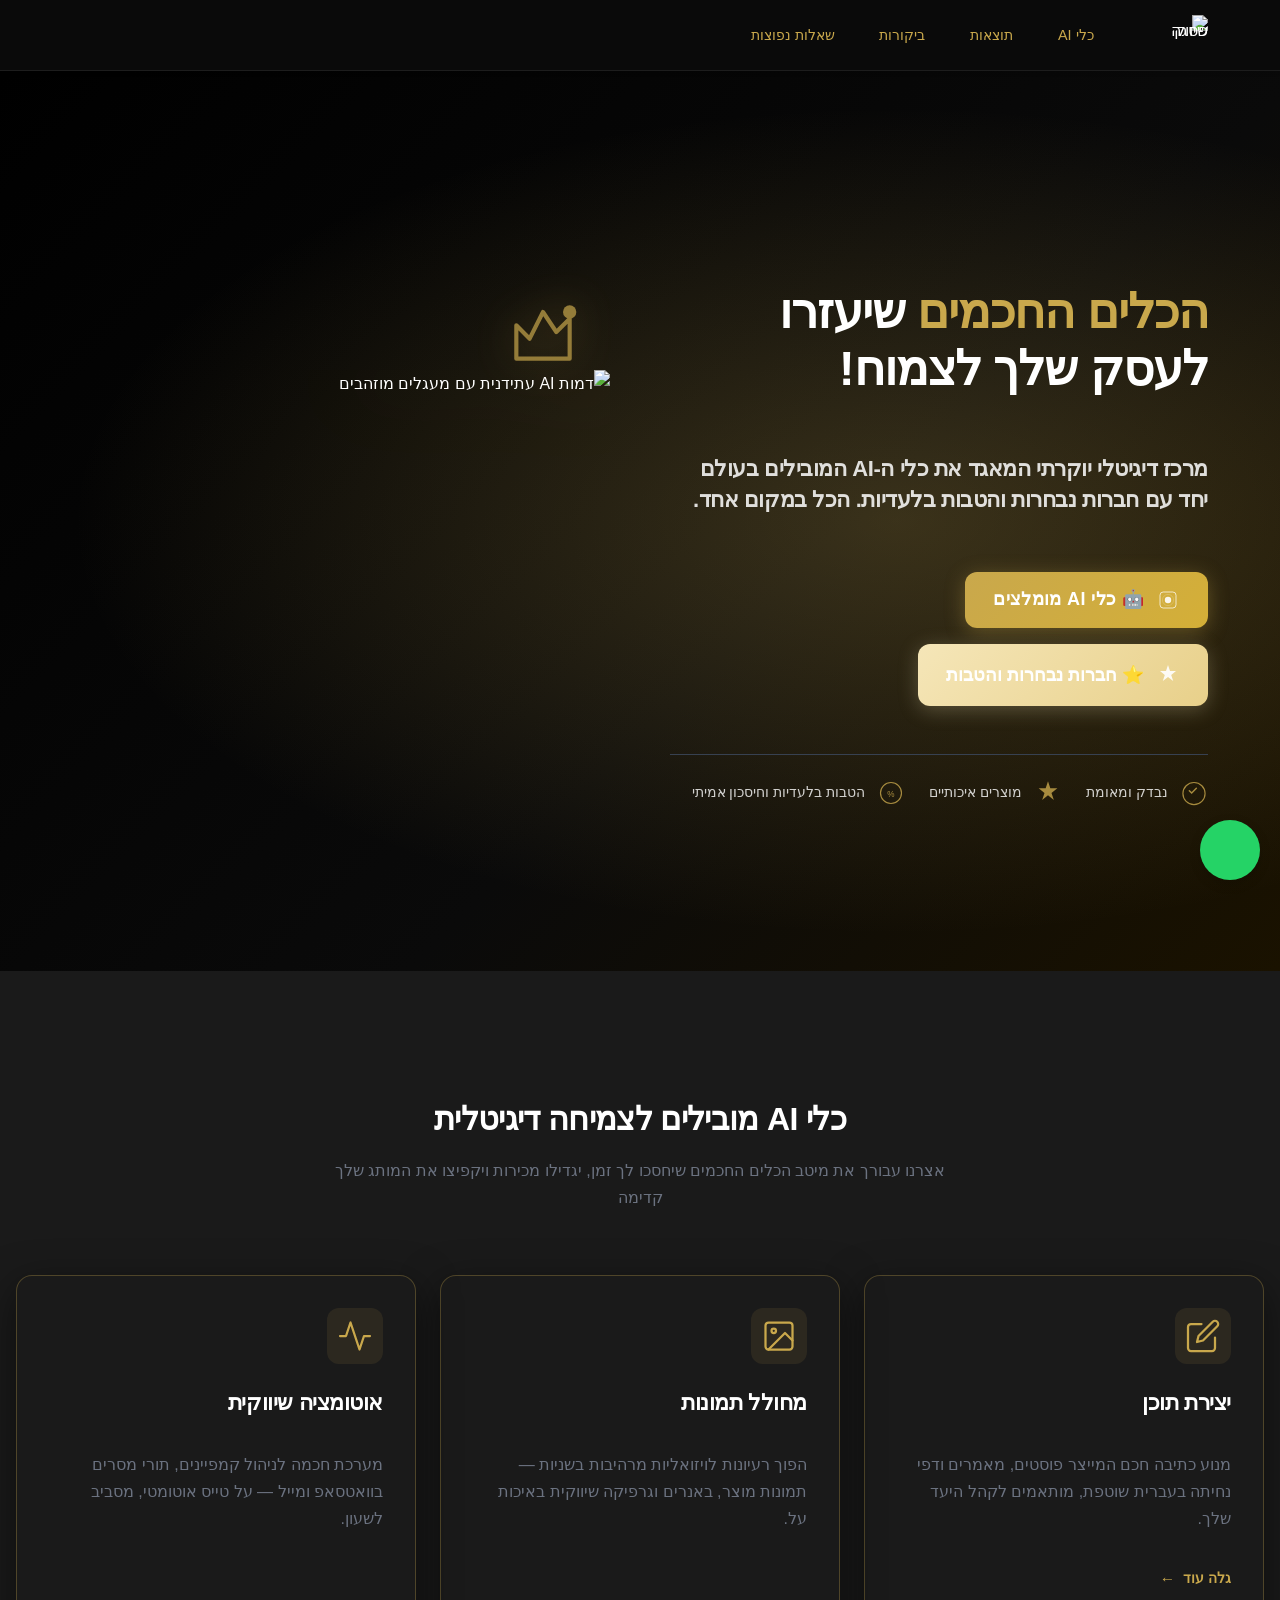
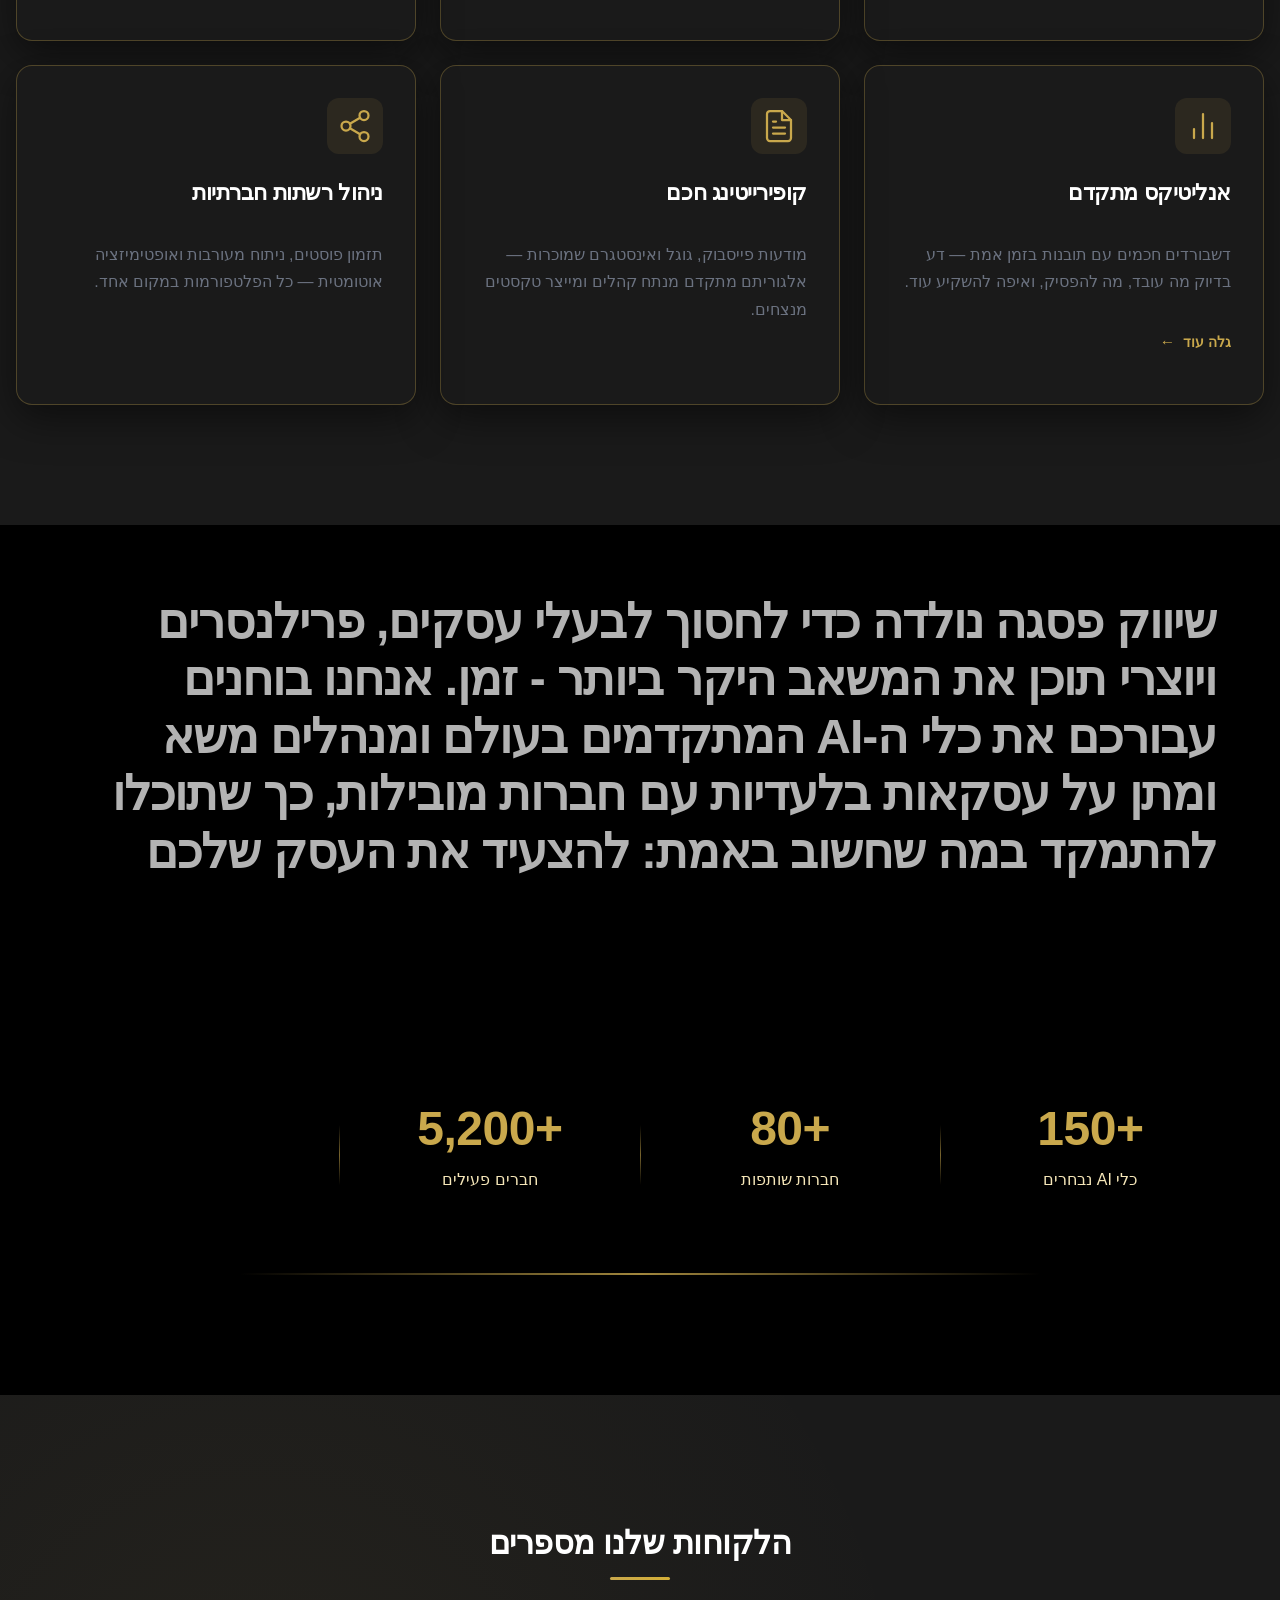
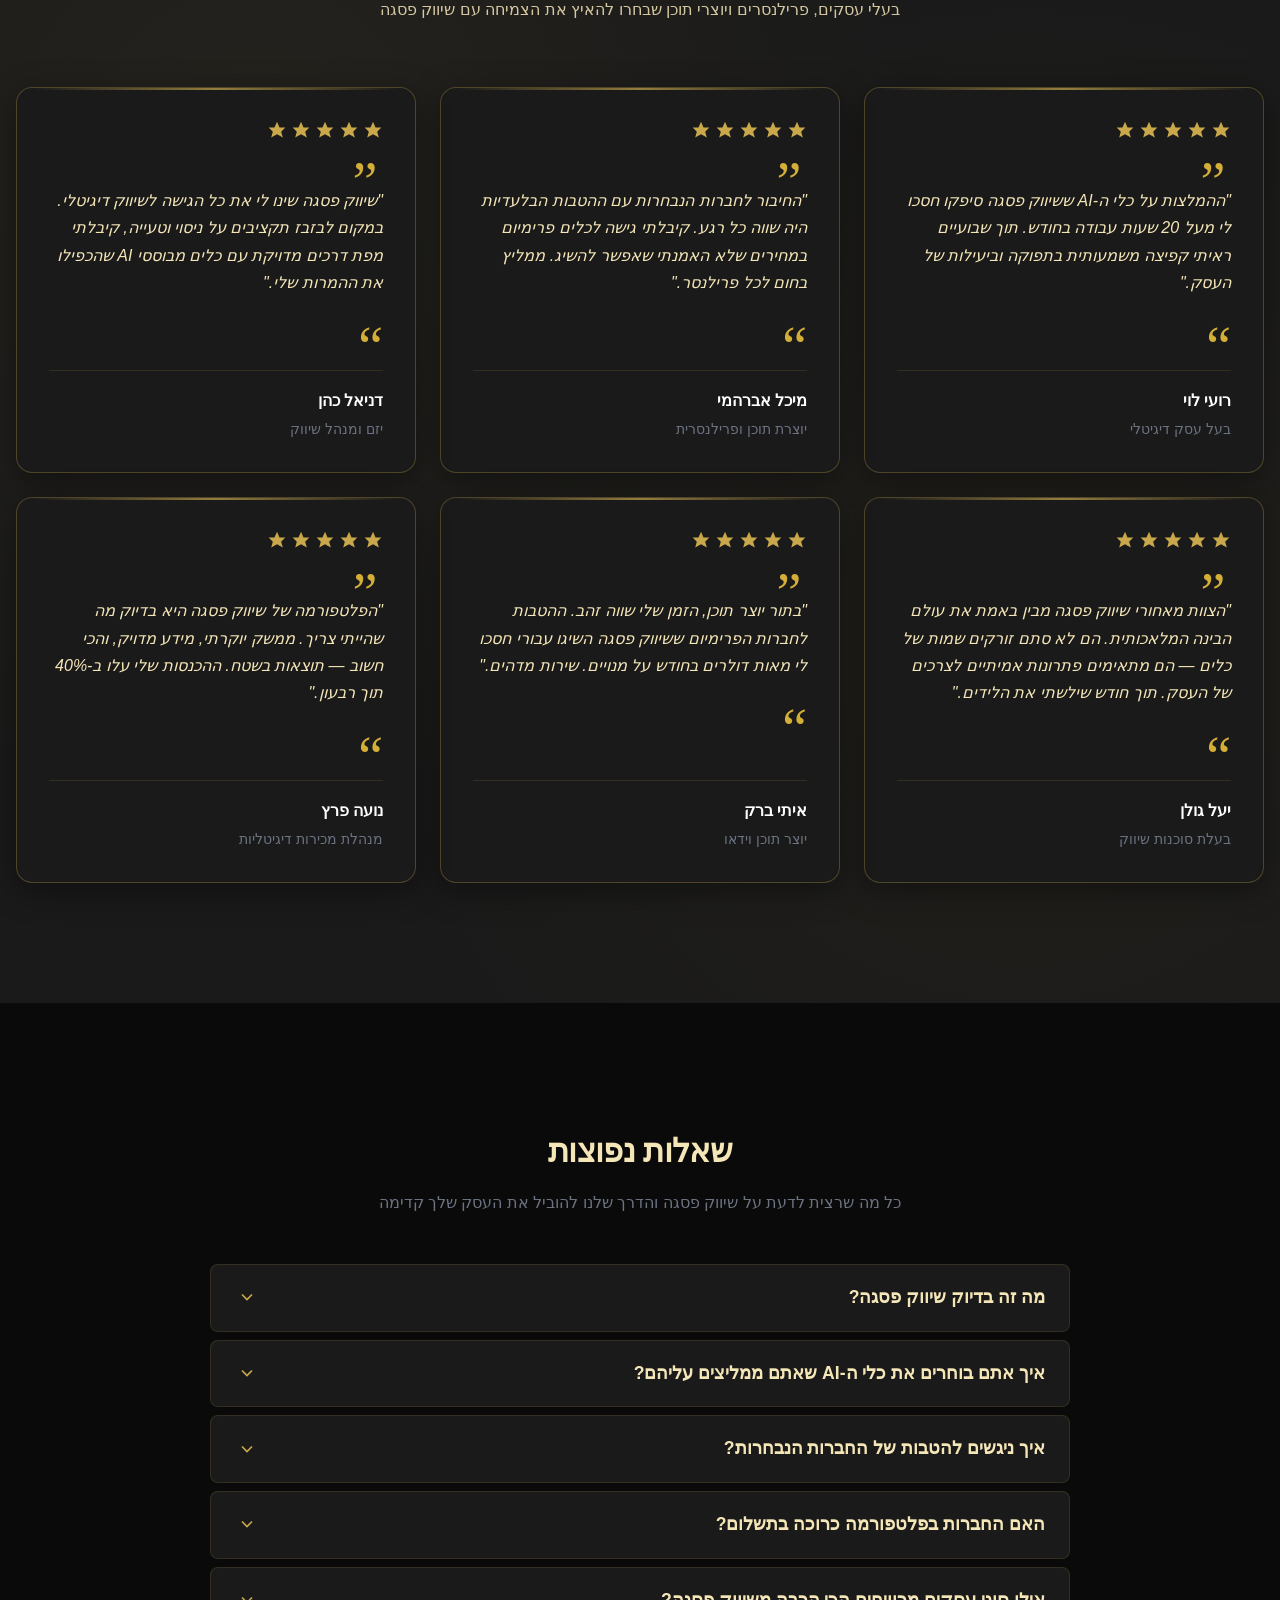
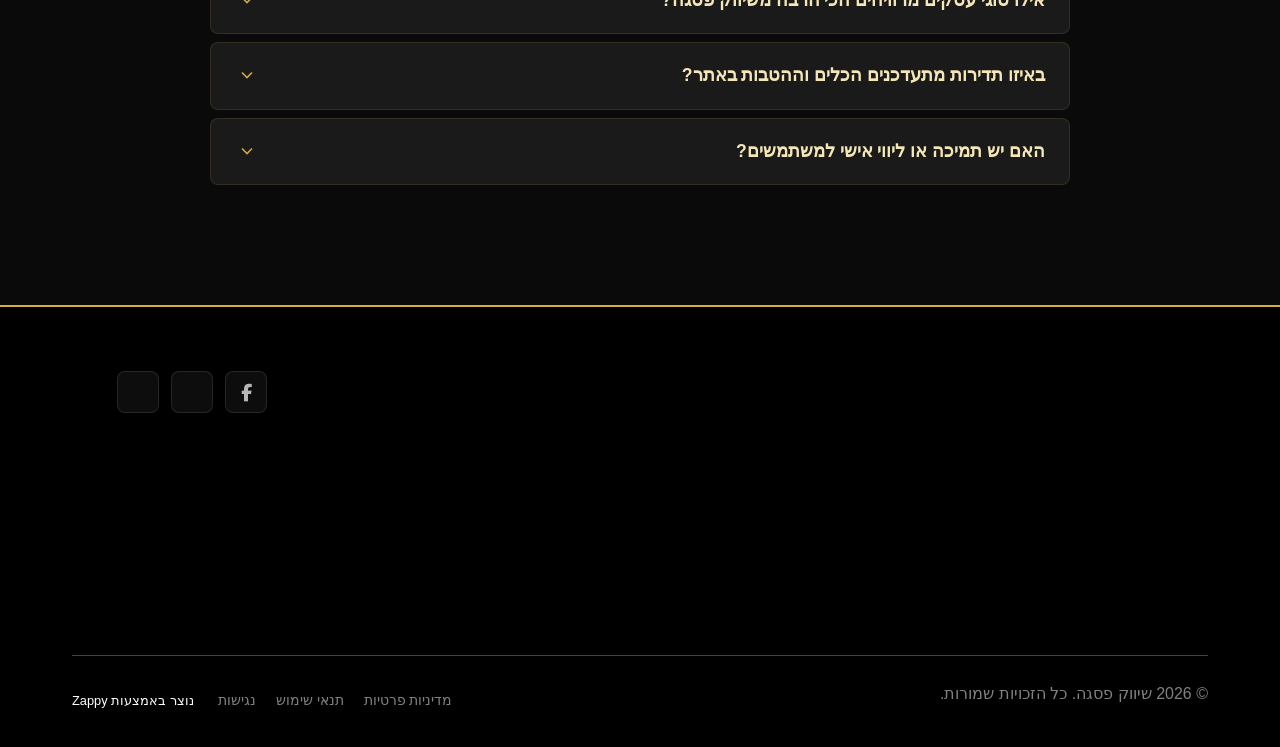
==== commit 6c1dc555: "Incremental sync: 1 page(s) — delete_element" ====
--- a/index.html
+++ b/index.html
@@ -1270,7 +1270,7 @@
     <div class="index-hero-section__content">
       <!-- Logo -->
       <div class="index-hero-section__logo" style="position: relative !important;">
-        <div id="zappy-carousel-1784645982893-dghoar" data-zappy-image-carousel="true" data-zappy-hero-carousel="true" data-interval="4000" class="zappy-carousel-hero"><div class="zappy-carousel-slide is-active" style=";;;opacity:1 !important;pointer-events:auto !important;z-index:1 !important;"><div data-zappy-zoom-wrapper="true" data-element-id="img-1784645858742-5pnricgs4" data-element-type="image" data-zappy-zoom-wrapper-width-mode="full" style="position: absolute; top: 0px !important; left: 0px !important; width: 100%; height: 100%; max-width: none; margin-left: 0px !important; margin-right: 0px !important; z-index: 1 !important; overflow: hidden; inset: 0; max-height: none" data-zappy-zoom-clip="true" data-zappy-wrapper-margins-applied="true" data-zappy-zoom-wrapper-align="center"><img loading="eager" fetchpriority="high" data-hero-bg="true" data-placeholder="index-hero-logo" data-context="שיווק פסגה brand logo, gold and white typography, sleek premium digital marketing hub mark" width="180" height="40" src="data:image/svg+xml,%3Csvg xmlns='http://www.w3.org/2000/svg' width='800' height='600'%3E%3Cdefs%3E%3ClinearGradient id='grad' x1='0%25' y1='0%25' x2='100%25' y2='100%25'%3E%3Cstop offset='0%25' style='stop-color:%23FF0083;stop-opacity:1' /%3E%3Cstop offset='100%25' style='stop-color:%23FF008320;stop-opacity:1' /%3E%3C/linearGradient%3E%3C/defs%3E%3Crect width='100%25' height='100%25' fill='url(%23grad)'/%3E%3Ctext x='50%25' y='50%25' font-family='Arial, sans-serif' font-size='18' fill='white' text-anchor='middle' dy='.3em' font-weight='500'%3Eindex-hero-logo%3C/text%3E%3C/svg%3E" alt="שיווק פסגה" style="min-width: 200px; min-height: 150px; cursor: pointer; border-radius: 8px; object-position: 49% 52%; inset: 0; object-fit: cover; z-index: 0 !important; display: block !important; margin: 0; position: absolute; width: 100%; height: 100%; max-width: none; max-height: none" data-hero-background="true" data-element-type="image" data-element-id="img-1784645858742-5pnricgs4" data-zappy-zoom="1" decoding="async"></div></div></div>
+        <div id="zappy-carousel-1784645982893-dghoar" data-zappy-image-carousel="true" data-zappy-hero-carousel="true" data-interval="4000" class="zappy-carousel-hero"><div class="zappy-carousel-slide is-active" style=";;;opacity:1 !important;pointer-events:auto !important;z-index:1 !important;"><div data-zappy-zoom-wrapper="true" data-element-id="img-1784645858742-5pnricgs4" data-element-type="image" data-zappy-zoom-wrapper-width-mode="full" style="position: absolute !important; top: 0px !important; left: 0px !important; width: 100% !important; height: 100% !important; max-width: none !important; margin-left: 0px !important; margin-right: 0px !important; z-index: 1 !important; overflow: hidden !important;" data-zappy-zoom-clip="true" data-zappy-wrapper-margins-applied="true" data-zappy-zoom-wrapper-align="center"><img loading="eager" fetchpriority="high" data-hero-bg="true" data-placeholder="index-hero-logo" data-context="שיווק פסגה brand logo, gold and white typography, sleek premium digital marketing hub mark" width="180" height="40" src="data:image/svg+xml,%3Csvg xmlns='http://www.w3.org/2000/svg' width='800' height='600'%3E%3Cdefs%3E%3ClinearGradient id='grad' x1='0%25' y1='0%25' x2='100%25' y2='100%25'%3E%3Cstop offset='0%25' style='stop-color:%23FF0083;stop-opacity:1' /%3E%3Cstop offset='100%25' style='stop-color:%23FF008320;stop-opacity:1' /%3E%3C/linearGradient%3E%3C/defs%3E%3Crect width='100%25' height='100%25' fill='url(%23grad)'/%3E%3Ctext x='50%25' y='50%25' font-family='Arial, sans-serif' font-size='18' fill='white' text-anchor='middle' dy='.3em' font-weight='500'%3Eindex-hero-logo%3C/text%3E%3C/svg%3E" alt="שיווק פסגה" style="min-width: 200px; min-height: 150px; cursor: pointer; border-radius: 8px; object-position: 49% 52%; inset: 0% 0px 0px 0% !important; object-fit: cover !important; z-index: 0 !important; display: block !important; margin: 0px !important; position: absolute !important; width: 100% !important; height: 100% !important; max-width: none !important; max-height: none !important;" data-hero-background="true" data-element-type="image" data-element-id="img-1784645858742-5pnricgs4" data-zappy-zoom="1" decoding="async"></div></div></div>
       </div>
 
       <!-- Headline -->
@@ -1319,7 +1319,7 @@
         <svg xmlns="http://www.w3.org/2000/svg" viewBox="0 0 48 48" data-element-type="icon" data-icon-type="svg"><path d="M8 40 L8 20 L16 28 L24 12 L32 24 L40 16 L40 40 Z" fill="none" stroke="currentColor" stroke-width="2.5" stroke-linejoin="round"></path><circle cx="40" cy="12" r="4" fill="currentColor"></circle></svg>
       </div>
       <!-- AI Figure Image -->
-      <div id="zappy-carousel-1784645834397-wjhqu8" data-zappy-image-carousel="true" data-zappy-hero-carousel="true" data-interval="4000" class="zappy-carousel-inline" style="position:relative;overflow:hidden;width:100%;aspect-ratio:16/9;"><div class="zappy-carousel-slide is-active" style=";;;opacity:1 !important;pointer-events:auto !important;z-index:1 !important;"><div data-zappy-zoom-wrapper="true" data-element-id="img-1784645805777-f7jd2wlnp" data-element-type="image" data-zappy-zoom-wrapper-width-mode="full" style="position: absolute; top: 0px !important; left: 0px !important; width: 100%; height: 100%; max-width: none; margin-left: 0px !important; margin-right: 0px !important; display: block !important; z-index: 1 !important; overflow: hidden; inset: 0; max-height: none" data-zappy-zoom-clip="true" data-zappy-wrapper-margins-applied="true" data-zappy-zoom-wrapper-align="center"><img loading="lazy" decoding="async" data-placeholder="index-hero-hero-image-1" data-context="A futuristic AI female humanoid figure in profile view facing the END side, with a smooth white ceramic-like face, closed eyes, and an elaborate gold and white mechanical headpiece with circuit board patterns and glowing AI badge on the side. Golden glowing circuit lines and data nodes radiate from the figure against a dark background.. Composition: Side profile, isolated cutout, facing END direction, upper body and head visible. Framing: Occupies the END half of the hero, running from top to bottom edge, off-center to the END side. Background: transparent over deep black gradient. Treatment: background-removed cutout" data-treatment="background-removed cutout" data-dominant-color="#c9a84c" data-aspect-ratio="9:16" class="index-hero-section__image cutout" alt="דמות AI עתידנית עם מעגלים מוזהבים" width="675" height="1200" src="/assets/site-image-index-hero-hero-image-1.webp" data-element-type="image" data-element-id="img-1784645805777-f7jd2wlnp" style="object-position: 80% 41%; display: block !important; object-fit: cover; margin: 0; position: absolute; width: 100%; height: 100%; max-width: none; max-height: none; inset: 0" data-zappy-zoom="1"></div></div></div>
+      <div id="zappy-carousel-1784645834397-wjhqu8" data-zappy-image-carousel="true" data-zappy-hero-carousel="true" data-interval="4000" class="zappy-carousel-inline" style="position:relative;overflow:hidden;width:100%;aspect-ratio:16/9;"><div class="zappy-carousel-slide is-active" style=";;;opacity:1 !important;pointer-events:auto !important;z-index:1 !important;"><div data-zappy-zoom-wrapper="true" data-element-id="img-1784645805777-f7jd2wlnp" data-element-type="image" data-zappy-zoom-wrapper-width-mode="full" style="position: absolute !important; top: 0px !important; left: 0px !important; width: 100% !important; height: 100% !important; max-width: none !important; margin-left: 0px !important; margin-right: 0px !important; display: block !important; z-index: 1 !important; overflow: hidden !important;" data-zappy-zoom-clip="true" data-zappy-wrapper-margins-applied="true" data-zappy-zoom-wrapper-align="center"><img loading="lazy" decoding="async" data-placeholder="index-hero-hero-image-1" data-context="A futuristic AI female humanoid figure in profile view facing the END side, with a smooth white ceramic-like face, closed eyes, and an elaborate gold and white mechanical headpiece with circuit board patterns and glowing AI badge on the side. Golden glowing circuit lines and data nodes radiate from the figure against a dark background.. Composition: Side profile, isolated cutout, facing END direction, upper body and head visible. Framing: Occupies the END half of the hero, running from top to bottom edge, off-center to the END side. Background: transparent over deep black gradient. Treatment: background-removed cutout" data-treatment="background-removed cutout" data-dominant-color="#c9a84c" data-aspect-ratio="9:16" class="index-hero-section__image cutout" alt="דמות AI עתידנית עם מעגלים מוזהבים" width="675" height="1200" src="/assets/site-image-index-hero-hero-image-1.webp" data-element-type="image" data-element-id="img-1784645805777-f7jd2wlnp" style="object-position: 80% 41%; display: block !important; object-fit: cover !important; margin: 0px !important; position: absolute !important; left: 0% !important; top: 0% !important; width: 100% !important; height: 100% !important; max-width: none !important; max-height: none !important;" data-zappy-zoom="1"></div></div></div>
     </div>
   </div>
 </section>
@@ -1687,11 +1687,10 @@
 
       <!-- Contact Info Column -->
       <div class="footer-col footer-contact-col">
-        <h4 style="">צור קשר</h4>
+        
         <ul class="footer-contact" style=""><li style="justify-content: center; width: 100%; text-align: center;">
             <span class="contact-icon"></span>
-            <span class="contact-text"><a href="mailto:mmaa564398@gmail.com" style=""></a></span></li><li><a href="https://www.google.com/maps/search/?api=1&amp;query=%D7%99%D7%A9%D7%A8%D7%90%D7%9C%2C%20%D7%99%D7%A9%D7%A8%D7%90%D7%9C" target="_blank" rel="noopener noreferrer" style="display:flex;align-items:flex-start;gap:inherit"><span class="contact-icon"><i class="fas fa-map-marker-alt" data-element-type="icon" data-element-id="icon-1784646937097-6vz1uami0" data-icon-type="fontawesome" style="cursor: pointer;"></i></span>
-            <span class="contact-text">ישראל, ישראל</span></a></li></ul>
+            <span class="contact-text"><a href="mailto:mmaa564398@gmail.com" style=""></a></span></li><li><a href="https://www.google.com/maps/search/?api=1&amp;query=%D7%99%D7%A9%D7%A8%D7%90%D7%9C%2C%20%D7%99%D7%A9%D7%A8%D7%90%D7%9C" target="_blank" rel="noopener noreferrer" style="display: flex; align-items: flex-start; gap: inherit;"></a></li></ul>
       </div>
 
       <!-- Business Hours Column -->
@@ -1702,10 +1701,10 @@
 
       <!-- Social Media Column -->
       <div class="footer-col footer-social-col">
-        <h4 style="">עקבו אחרינו</h4>
+        
         <div class="footer-social">
           <a href="#" aria-label="Facebook" data-zappy-social-placeholder="true"><i class="fab fa-facebook-f"></i></a>
-          <a href="#" aria-label="Instagram" data-zappy-social-placeholder="true"><i class="fab fa-instagram" data-element-type="icon" data-element-id="icon-1784646937097-oly7w71ky" data-icon-type="fontawesome"></i></a>
+          <a href="#" aria-label="Instagram" data-zappy-social-placeholder="true"></a>
           <a href="#" aria-label="WhatsApp" data-zappy-social-placeholder="true"></a>
         </div>
       </div>
@@ -1729,7 +1728,7 @@
 </footer>
   
   <a href="https://wa.me/972552654661" class="whatsapp-float" aria-label="WhatsApp">
-    <i class="fab fa-whatsapp"></i>
+    
   </a>
   
   <div data-integration="accessibility:toolbar"></div>
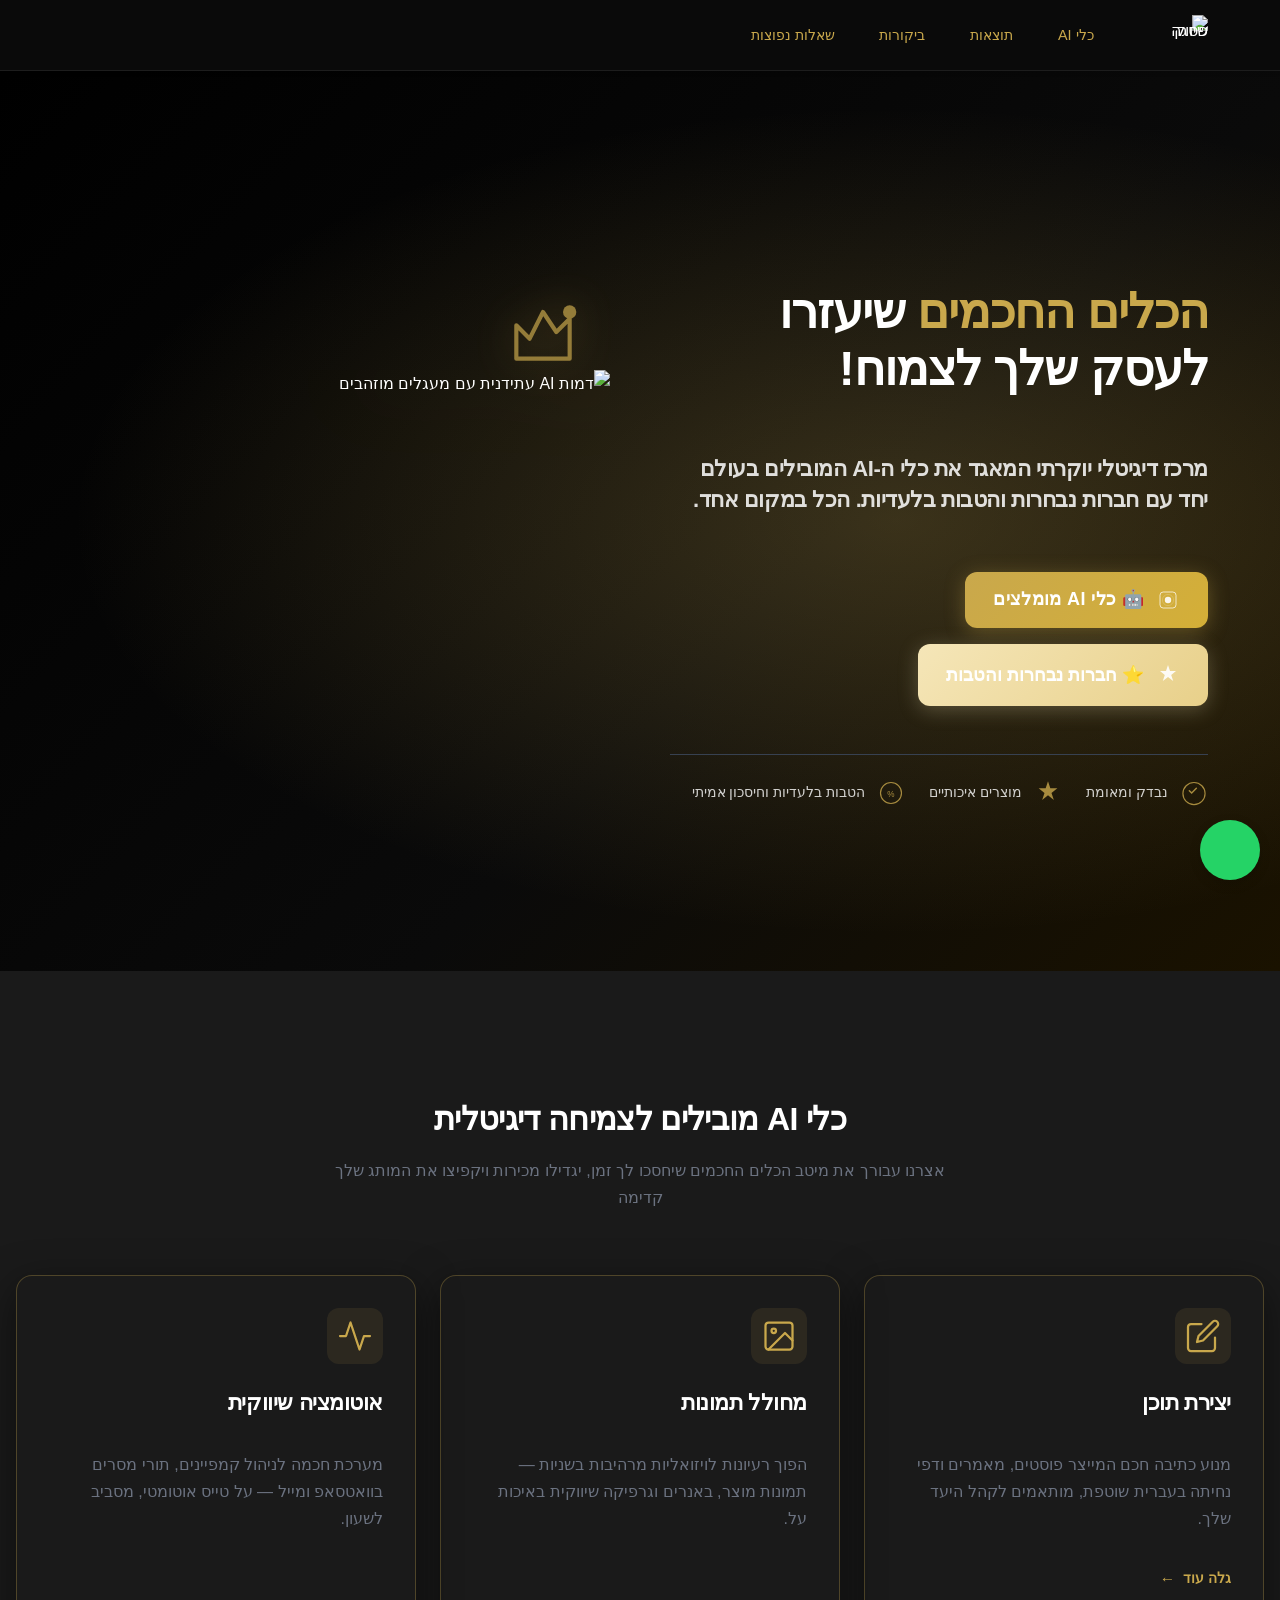
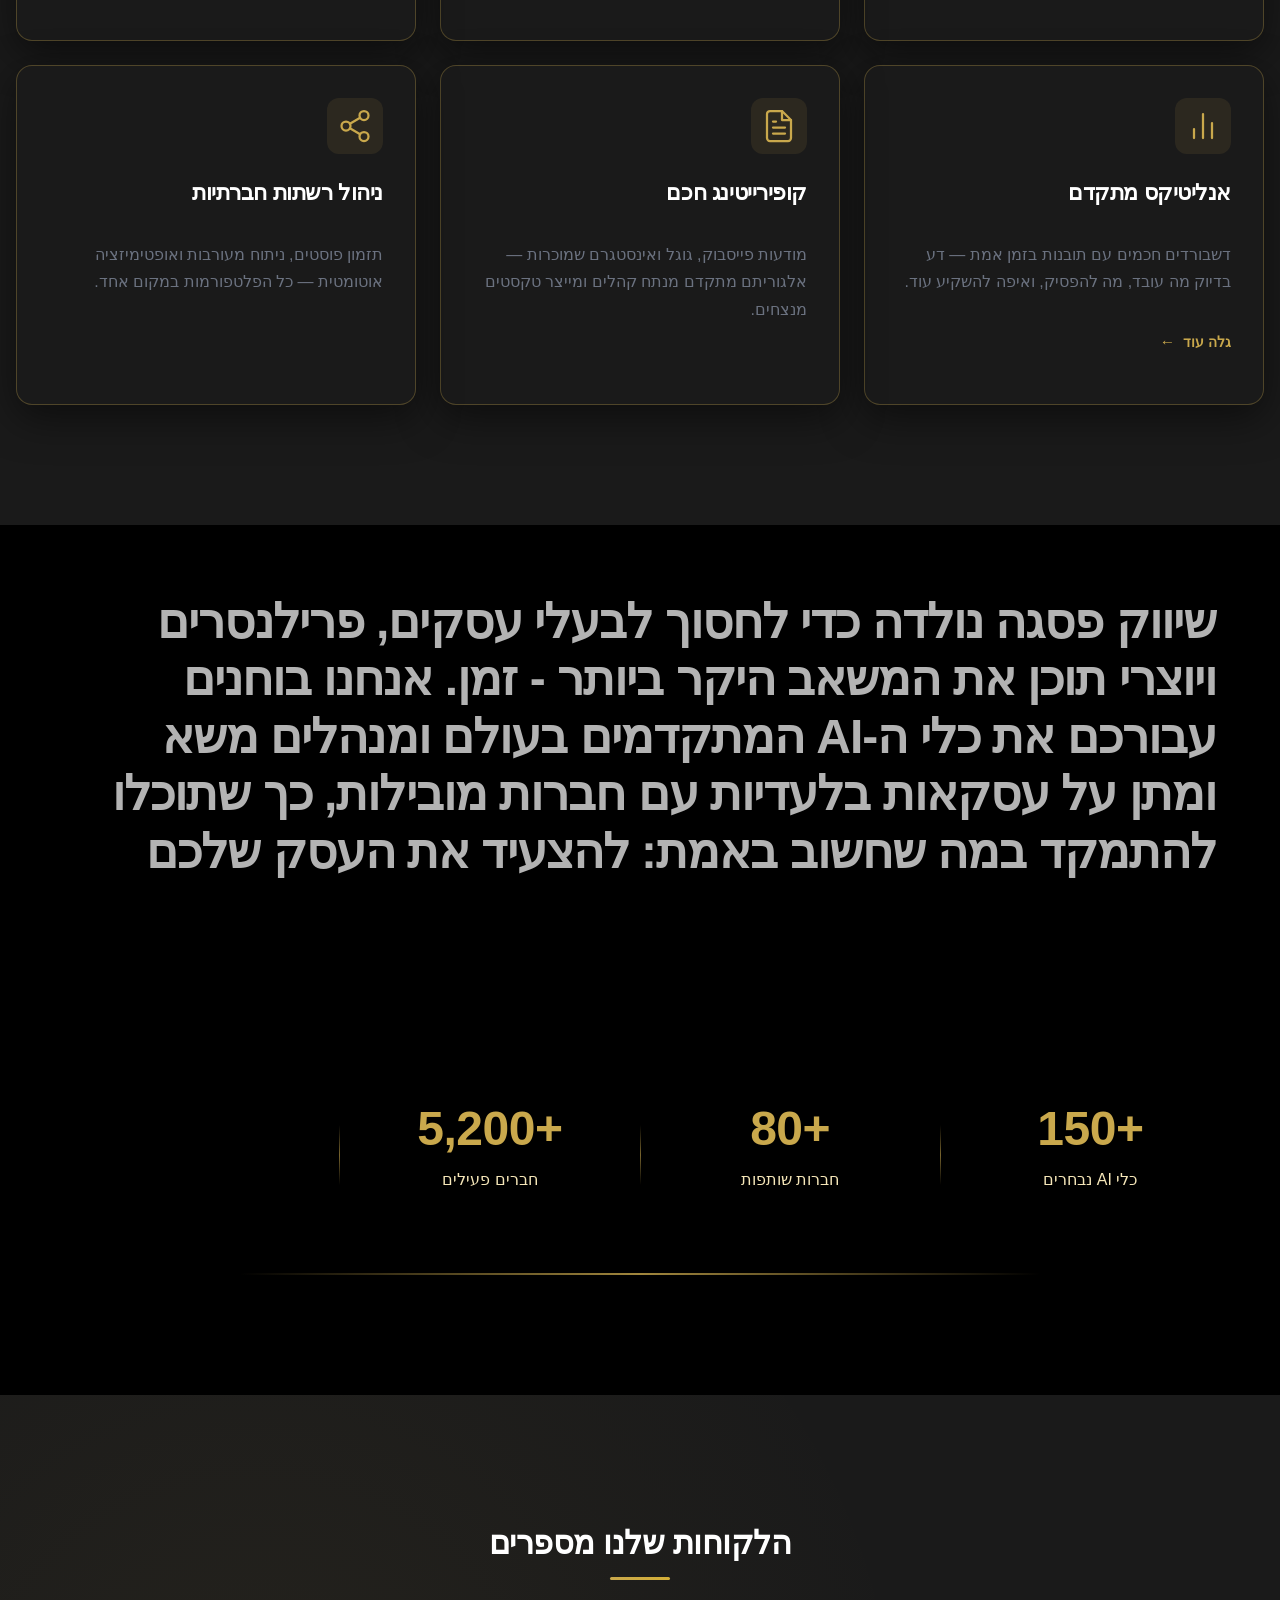
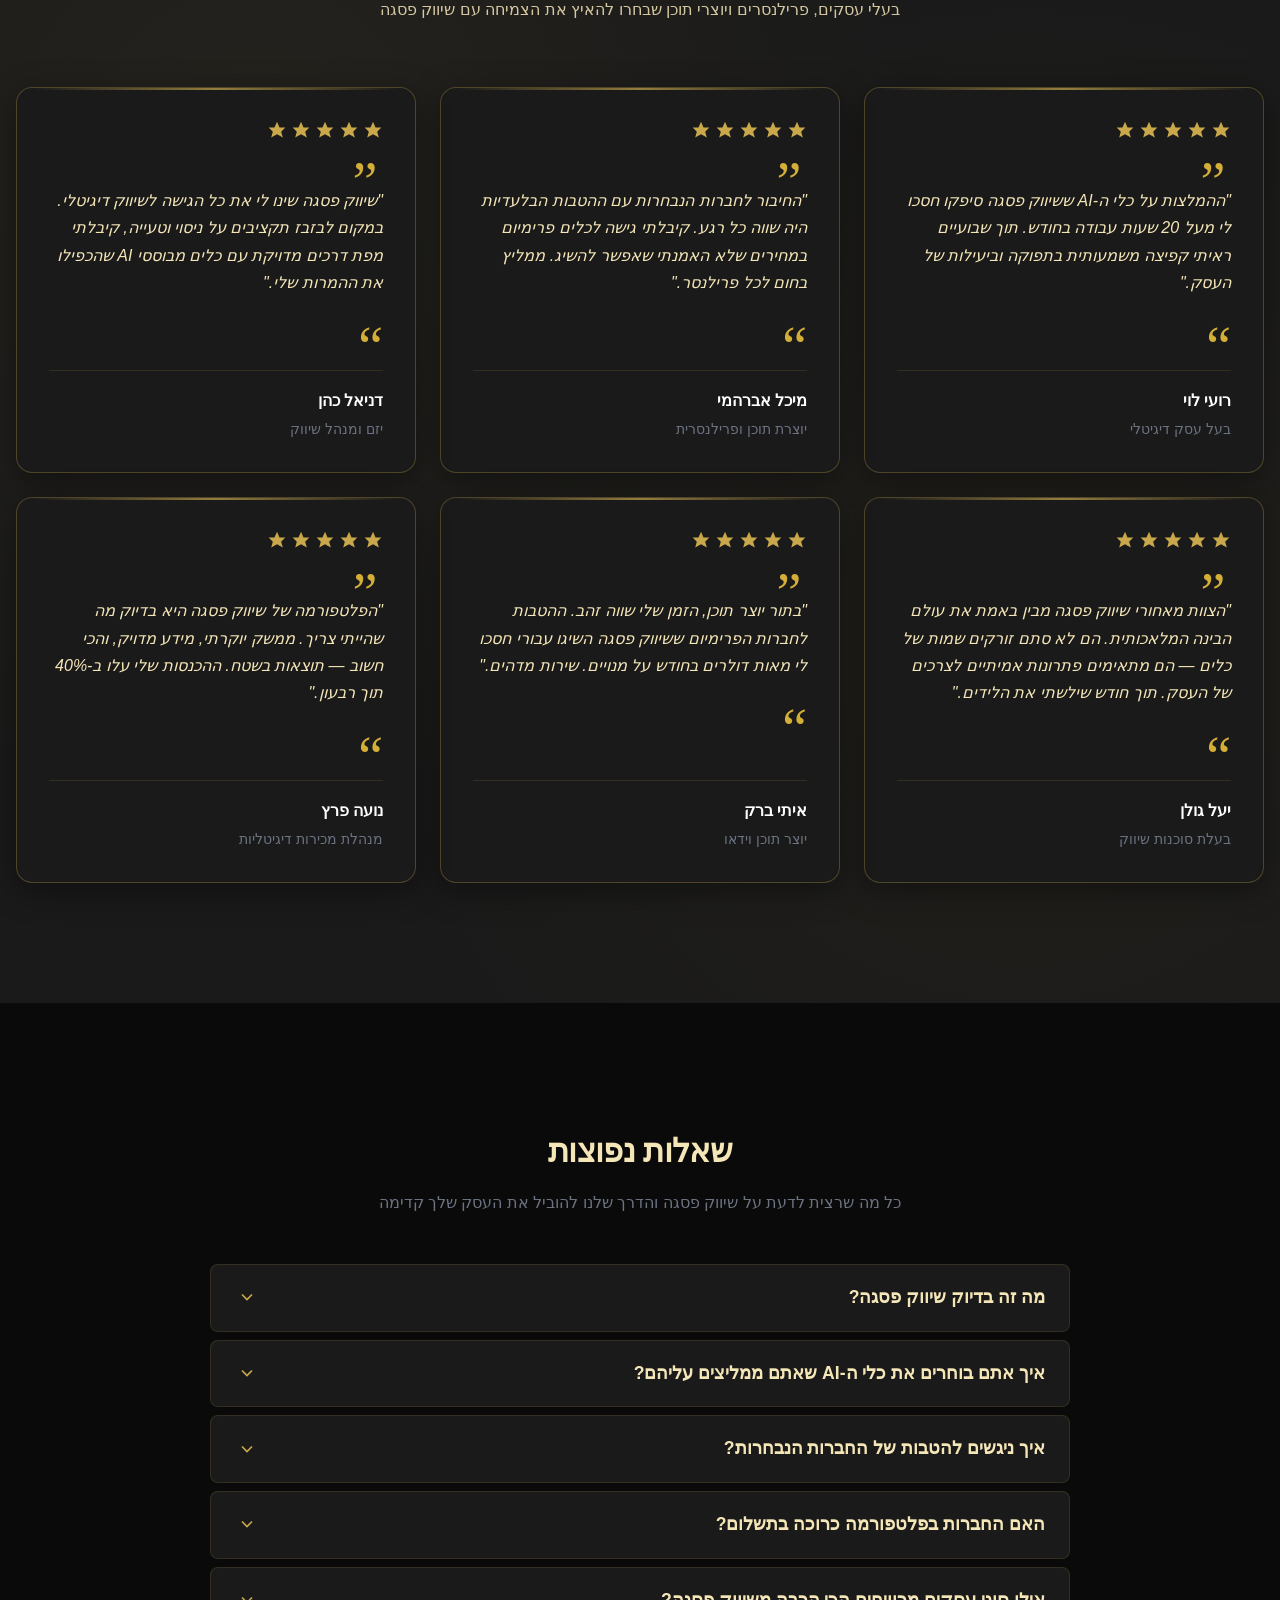
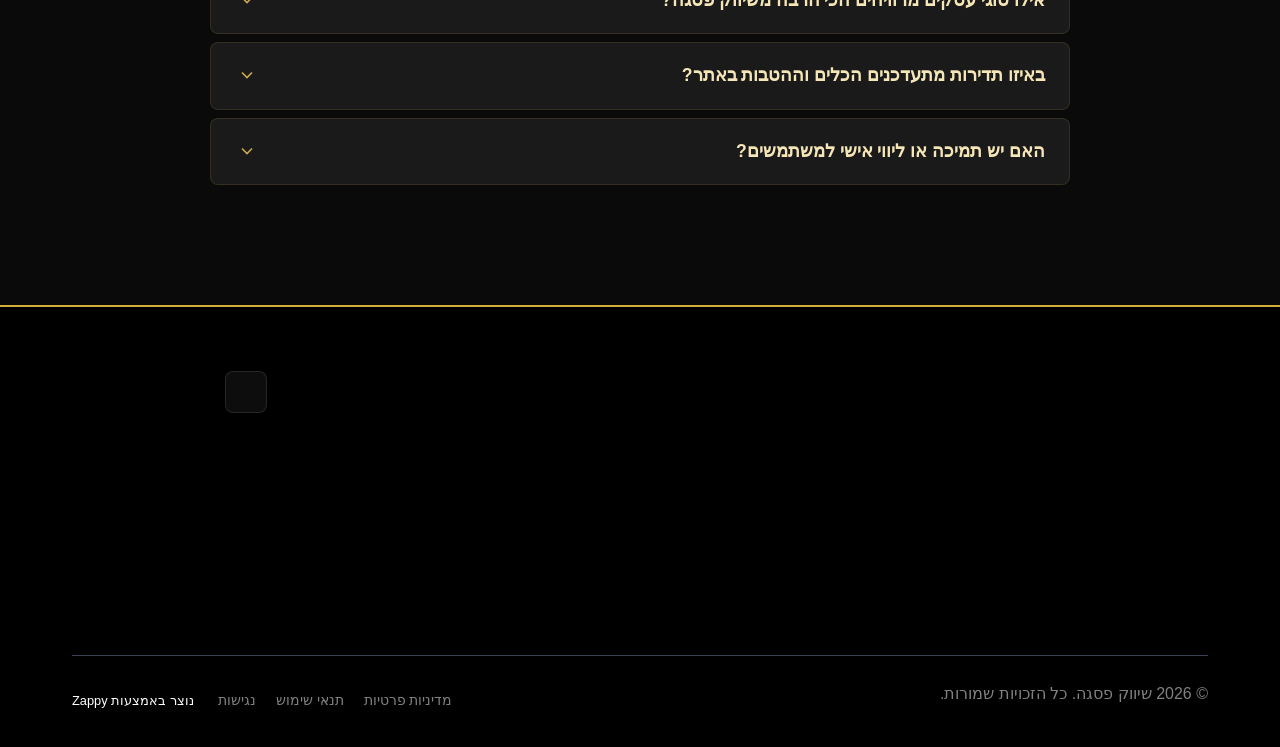
==== commit 52bfd97c: "Background sync: Progressive GitHub Sync" ====
--- a/index.html
+++ b/index.html
@@ -597,8 +597,36 @@
     <meta name="twitter:card" content="summary_large_image">
     <meta name="twitter:title" content="קפיצת מדרגה דיגיטלית לעסק שלך — שיווק פסגה">
     <meta name="twitter:description" content="גלו איך שיווק פסגה הופכת אתגרים דיגיטליים להזדמנויות יוקרתיות. כלים חכמים, מומחי שיווק דיגיטלי והטבות בלעדיות מחכים לכם. הצעד הראשון להצלחה מתחיל כאן.">
-    <script type="application/ld+json">{"@context":"https://schema.org","@graph":[{"@type":"LocalBusiness","@id":"https://peakmarketing.zappy5.app#organization","name":"שיווק פסגה","url":"https://peakmarketing.zappy5.app","description":"Shiuk Pisga (Peak Marketing) is a premium digital marketing hub targeting business owners, freelancers, and content creators. The brand positions itself at the intersection of luxury and technology, curating top AI tools and exclusive partner companies with special benefits. The visual identity is sleek and authoritative — black, gold, and cream — evoking prestige and innovation. The landing page is designed for clarity and conversion, with two prominent CTAs guiding visitors to either AI tool recommendations or exclusive company deals.","address":{"@type":"PostalAddress","streetAddress":"ישראל, ישראל"},"contactPoint":[{"@type":"ContactPoint","contactType":"customer service","email":"mmaa564398@gmail.com","telephone":"+972552654661"}]},{"@type":"WebSite","@id":"https://peakmarketing.zappy5.app#website","url":"https://peakmarketing.zappy5.app","name":"שיווק פסגה","publisher":{"@id":"https://peakmarketing.zappy5.app#organization"}}]}</script>
-    
+    <script type="application/ld+json">{"@context":"https://schema.org","@graph":[{"@type":"Organization","@id":"https://peakmarketing.zappy5.app#organization","name":"שיווק פסגה","url":"https://peakmarketing.zappy5.app","description":"Shiuk Pisga (Peak Marketing) is a premium digital marketing hub targeting business owners, freelancers, and content creators. The brand positions itself at the intersection of luxury and technology, curating top AI tools and exclusive partner companies with special benefits. The visual identity is sleek and authoritative — black, gold, and cream — evoking prestige and innovation. The landing page is designed for clarity and conversion, with two prominent CTAs guiding visitors to either AI tool recommendations or exclusive company deals.","contactPoint":[{"@type":"ContactPoint","contactType":"customer service","email":"mmaa564398@gmail.com","telephone":"0555697567"}]},{"@type":"WebSite","@id":"https://peakmarketing.zappy5.app#website","url":"https://peakmarketing.zappy5.app","name":"שיווק פסגה","publisher":{"@id":"https://peakmarketing.zappy5.app#organization"}}]}</script>
+    <meta property="og:type" content="website">
+  <meta property="og:locale" content="he_IL">
+  
+  
+  
+  
+  
+  <link rel="stylesheet" href="https://fonts.googleapis.com/css2?family=Heebo:wght@400;500;600;700&amp;display=swap">
+  <link rel="preconnect" href="https://fonts.googleapis.com">
+  <link rel="preconnect" href="https://fonts.gstatic.com" crossorigin="">
+  <style>
+    .skip-link { position: absolute; top: 0; left: 0; transform: translateY(-200%); padding: 12px 18px; background: var(--bg-dark, #1a1a1a); color: var(--text-light, #fff); font-weight: 600; border-radius: 0 0 8px 0; z-index: 10000; }
+    .skip-link:focus { transform: none; outline: 2px solid var(--ring, #fff); outline-offset: 2px; }
+    :focus-visible { outline: 2px solid var(--ring, currentColor); outline-offset: 3px; }
+  </style>
+
+
+  
+    <!-- Favicons -->
+    <link rel="icon" type="image/x-icon" href="/assets/favicon.ico">
+    <link rel="icon" type="image/png" sizes="16x16" href="/assets/favicon-16x16.png">
+    <link rel="icon" type="image/png" sizes="32x32" href="/assets/favicon-32x32.png">
+    <link rel="icon" type="image/png" sizes="48x48" href="/assets/favicon-48x48.png">
+    <link rel="icon" type="image/png" sizes="192x192" href="/assets/favicon-192x192.png">
+    <link rel="icon" type="image/png" sizes="512x512" href="/assets/favicon-512x512.png">
+    <link rel="apple-touch-icon" href="/assets/apple-touch-icon.png">
+    <!-- Cookie Consent -->
+    <link rel="stylesheet" href="https://cdn.jsdelivr.net/npm/vanilla-cookieconsent@3/dist/cookieconsent.css">
+    <!-- Mickidum Accessibility Toolbar lazy-loaded by runtime -->
     <style id="zappy-critical-above-fold-css">
 html{box-sizing:border-box;-webkit-text-size-adjust:100%}*,*::before,*::after{box-sizing:inherit}body{margin:0;min-width:320px;overflow-x:clip}img,svg,video{max-width:100%;height:auto}main{display:block}.container{width:min(100% - 32px,1200px);margin-inline:auto}.navbar,nav.navbar,header .navbar,header[role="banner"]{position:relative;z-index:1000;width:100%}.nav-container,.navbar .container{display:flex;align-items:center;justify-content:space-between;min-height:64px}.logo,.logo-link img{display:block;width:35px;height:35px;object-fit:contain}.nav-menu,#navMenu{list-style:none;margin:0;padding:0}.navbar a,.nav-menu a,#navMenu a,.navbar .nav-links a{color:inherit;text-decoration:none}.navbar .sub-menu,.nav-menu .sub-menu,#navMenu .sub-menu{display:none}.fa,.fas,.far,.fab,.fa-solid,.fa-regular,.fa-brands{display:inline-block;min-width:1em;text-align:center}html:not(#zappy-noop)[data-zappy-site-type="ecommerce"] .phone-header-btn,html:not(#zappy-noop) .navbar:has(.nav-ecommerce-icons)>.phone-header-btn{display:none!important;visibility:hidden!important;width:0!important;height:0!important;pointer-events:none!important}.zappy-preview-empty-store-cta{display:none!important;visibility:hidden!important;height:0!important;max-height:0!important;overflow:hidden!important;margin:0!important;padding:0!important;border:0!important;box-shadow:none!important}.zappy-catalog-menu{background:var(--surface-color,var(--surface,linear-gradient(135deg,#f8f9fa 0%,#fff 100%)));border-bottom:1px solid var(--border-color,#e5e7eb);padding:0;position:sticky;top:0;z-index:90}.zappy-catalog-menu[dir=rtl],.zappy-catalog-menu.rtl{direction:rtl}.zappy-catalog-menu[dir=ltr],.zappy-catalog-menu.ltr{direction:ltr}.catalog-menu-container{max-width:1440px;margin:0 auto;display:flex;align-items:center;gap:8px;padding:10px 24px;overflow:visible}.catalog-menu-categories,.catalog-menu-list{display:flex;align-items:center;gap:4px;flex-wrap:wrap;margin:0;padding:0;list-style:none}.catalog-menu-item{display:inline-flex;align-items:center;padding:8px 16px;font-size:14px;font-weight:500;color:var(--text-color,var(--text,#374151));text-decoration:none;border-radius:20px;white-space:nowrap}.catalog-menu-all{background:var(--primary-color,var(--primary,#111));color:var(--text-light,#fff)!important}.catalog-menu-parent{position:relative;display:inline-flex;align-items:center}.catalog-menu-trigger{display:inline-flex;align-items:center;gap:6px}.catalog-menu-chevron{flex-shrink:0}.catalog-menu-parent>.sub-menu{display:none!important;visibility:hidden!important;opacity:0!important;pointer-events:none!important}.hero-section,.index-hero-section,section[class*="hero"]{position:relative;overflow:hidden}.hero-section,.index-hero-section{min-height:560px}section[data-hero-type*="fullscreen"]{min-height:100vh}.hero-bg-wrapper,.hero-bg-image,section[class*="hero"] [class*="hero-bg"]{position:absolute;inset:0;width:100%;height:100%}.hero-bg-wrapper img,.hero-bg-image img,section[class*="hero"] [data-hero-bg],section[class*="hero"] img[data-hero-background="true"]{width:100%!important;height:100%!important;object-fit:cover!important;display:block}.hero-content,section[class*="hero"] .container{position:relative;z-index:2}@media(max-width:768px){:root{--header-height:72px;--total-header-height:72px;--zappy-mobile-menu-top:72px}html[data-zappy-site-type="ecommerce"] body{padding-top:var(--total-header-height,72px)}html[data-zappy-site-type="ecommerce"] body>nav.navbar,html[data-zappy-site-type="ecommerce"] body>.navbar:not(.zappy-catalog-menu){position:fixed!important;top:0;left:0;right:0;z-index:100000;width:100%;margin-bottom:0}.zappy-catalog-menu{position:fixed;top:var(--header-height,72px);left:0;right:0;z-index:99999}.nav-container,.navbar .container{min-height:60px}.nav-menu,#navMenu{max-width:100vw;overflow-x:hidden}.hero-section,.index-hero-section,section[class*="hero"],section[data-hero-type*="fullscreen"]{min-height:100svh}.hero-bg-wrapper,.hero-bg-image,.hero-scrim{min-height:100svh}}
 :root{--nav-bg:#0a0a0a}.navbar{background-color:#0a0a0a!important}
@@ -717,66 +745,27 @@
       html:not([dir]) #mic-init-access-tool .mic-access-tool-general-button,
       html:not([dir]) #mic-init-access-tool #mic-access-tool-general-button,
       html:not([dir]) ._access-icon { right: 20px !important; left: auto !important; }
-      @media (max-width: 768px) { .whatsapp-float { display: flex !important; } }
+      @media (max-width: 768px) { .whatsapp-float { display: none !important; } }
       @media (min-width: 769px) { .whatsapp-float { display: flex !important; } }
       @media (max-width: 768px) {
         #mic-access-tool-general-button, .mic-access-tool-general-button,
         #mic-init-access-tool .mic-access-tool-general-button, #mic-init-access-tool #mic-access-tool-general-button,
-        ._access-icon { display: flex !important; visibility: visible !important; opacity: 1 !important; pointer-events: auto !important; }
-        #mic-access-tool-box.opened-mic-access-tool, .mic-access-tool-box.opened-mic-access-tool,
-        #mic-init-access-tool #mic-access-tool-box.opened-mic-access-tool {
-          visibility: visible !important; opacity: 1 !important; pointer-events: auto !important;
+        ._access-icon, #mic-access-tool-box, .mic-access-tool-box,
+        #mic-init-access-tool #mic-access-tool-box, div[id*="mic-access-tool-box"], ._access-menu {
+          display: none !important; visibility: hidden !important; opacity: 0 !important; pointer-events: none !important;
         }
       }
       @media (min-width: 769px) {
         #mic-access-tool-general-button, .mic-access-tool-general-button,
         #mic-init-access-tool .mic-access-tool-general-button, #mic-init-access-tool #mic-access-tool-general-button,
-        ._access-icon { display: flex !important; visibility: visible !important; opacity: 1 !important; pointer-events: auto !important; }
-        #mic-access-tool-box.opened-mic-access-tool, .mic-access-tool-box.opened-mic-access-tool,
-        #mic-init-access-tool #mic-access-tool-box.opened-mic-access-tool {
-          visibility: visible !important; opacity: 1 !important; pointer-events: auto !important;
+        ._access-icon, #mic-access-tool-box, .mic-access-tool-box,
+        #mic-init-access-tool #mic-access-tool-box, div[id*="mic-access-tool-box"], ._access-menu {
+          display: none !important; visibility: hidden !important; opacity: 0 !important; pointer-events: none !important;
         }
       }
     </style>
 </head>
 <body>
-<meta charset="UTF-8">
-  <meta name="viewport" content="width=device-width, initial-scale=1.0">
-  <title>קפיצת מדרגה דיגיטלית לעסק שלך — שיווק פסגה</title>
-  <meta name="description" content="גלו איך שיווק פסגה הופכת אתגרים דיגיטליים להזדמנויות יוקרתיות. כלים חכמים, מומחי שיווק דיגיטלי והטבות בלעדיות מחכים לכם. הצעד הראשון להצלחה מתחיל כאן.">
-  <meta name="keywords" content="שיווק דיגיטלי, digital marketing services, כלים דיגיטליים, digital marketing specialist, שיווק פסגה">
-  <meta name="robots" content="index, follow">
-  
-  <meta property="og:title" content="קפיצת מדרגה דיגיטלית לעסק שלך — שיווק פסגה">
-  <meta property="og:description" content="גלו איך שיווק פסגה הופכת אתגרים דיגיטליים להזדמנויות יוקרתיות. כלים חכמים, מומחי שיווק דיגיטלי והטבות בלעדיות מחכים לכם. הצעד הראשון להצלחה מתחיל כאן.">
-  <meta property="og:type" content="website">
-  <meta property="og:locale" content="he_IL">
-  
-  <meta name="twitter:card" content="summary_large_image">
-  <meta name="twitter:title" content="קפיצת מדרגה דיגיטלית לעסק שלך — שיווק פסגה">
-  <meta name="twitter:description" content="גלו איך שיווק פסגה הופכת אתגרים דיגיטליים להזדמנויות יוקרתיות. כלים חכמים, מומחי שיווק דיגיטלי והטבות בלעדיות מחכים לכם. הצעד הראשון להצלחה מתחיל כאן.">
-  <link rel="stylesheet" href="https://fonts.googleapis.com/css2?family=Heebo:wght@400;500;600;700&amp;display=swap">
-  <link rel="preconnect" href="https://fonts.googleapis.com">
-  <link rel="preconnect" href="https://fonts.gstatic.com" crossorigin="">
-  <style>
-    .skip-link { position: absolute; top: 0; left: 0; transform: translateY(-200%); padding: 12px 18px; background: var(--bg-dark, #1a1a1a); color: var(--text-light, #fff); font-weight: 600; border-radius: 0 0 8px 0; z-index: 10000; }
-    .skip-link:focus { transform: none; outline: 2px solid var(--ring, #fff); outline-offset: 2px; }
-    :focus-visible { outline: 2px solid var(--ring, currentColor); outline-offset: 3px; }
-  </style>
-
-
-  
-    <!-- Favicons -->
-    <link rel="icon" type="image/x-icon" href="/assets/favicon.ico">
-    <link rel="icon" type="image/png" sizes="16x16" href="/assets/favicon-16x16.png">
-    <link rel="icon" type="image/png" sizes="32x32" href="/assets/favicon-32x32.png">
-    <link rel="icon" type="image/png" sizes="48x48" href="/assets/favicon-48x48.png">
-    <link rel="icon" type="image/png" sizes="192x192" href="/assets/favicon-192x192.png">
-    <link rel="icon" type="image/png" sizes="512x512" href="/assets/favicon-512x512.png">
-    <link rel="apple-touch-icon" href="/assets/apple-touch-icon.png">
-    <!-- Cookie Consent -->
-    <link rel="stylesheet" href="https://cdn.jsdelivr.net/npm/vanilla-cookieconsent@3/dist/cookieconsent.css">
-    <!-- Mickidum Accessibility Toolbar lazy-loaded by runtime -->
 <a class="skip-link" href="#main">דלג לתוכן הראשי</a>
   <nav class="navbar" dir="rtl">
   <button class="mobile-toggle" id="mobileToggle" aria-label="Menu">
@@ -788,7 +777,7 @@
     </svg>
   </button>
   
-  <button class="phone-header-btn" data-phone="+972552654661" aria-label="Call">
+  <button class="phone-header-btn" data-phone="0555697567" aria-label="Call">
     <svg width="20" height="20" viewBox="0 0 24 24" fill="currentColor">
       <path d="M22 16.92v3a2 2 0 0 1-2.18 2 19.79 19.79 0 0 1-8.63-3.07 19.5 19.5 0 0 1-6-6 19.79 19.79 0 0 1-3.07-8.67A2 2 0 0 1 4.11 2h3a2 2 0 0 1 2 1.72 12.84 12.84 0 0 0 .7 2.81 2 2 0 0 1-.45 2.11L8.09 9.91a16 16 0 0 0 6 6l1.27-1.27a2 2 0 0 1 2.11-.45 12.84 12.84 0 0 0 2.81.7A2 2 0 0 1 22 16.92z"></path>
     </svg>
@@ -1270,7 +1259,7 @@
     <div class="index-hero-section__content">
       <!-- Logo -->
       <div class="index-hero-section__logo" style="position: relative !important;">
-        <div id="zappy-carousel-1784645982893-dghoar" data-zappy-image-carousel="true" data-zappy-hero-carousel="true" data-interval="4000" class="zappy-carousel-hero"><div class="zappy-carousel-slide is-active" style=";;;opacity:1 !important;pointer-events:auto !important;z-index:1 !important;"><div data-zappy-zoom-wrapper="true" data-element-id="img-1784645858742-5pnricgs4" data-element-type="image" data-zappy-zoom-wrapper-width-mode="full" style="position: absolute !important; top: 0px !important; left: 0px !important; width: 100% !important; height: 100% !important; max-width: none !important; margin-left: 0px !important; margin-right: 0px !important; z-index: 1 !important; overflow: hidden !important;" data-zappy-zoom-clip="true" data-zappy-wrapper-margins-applied="true" data-zappy-zoom-wrapper-align="center"><img loading="eager" fetchpriority="high" data-hero-bg="true" data-placeholder="index-hero-logo" data-context="שיווק פסגה brand logo, gold and white typography, sleek premium digital marketing hub mark" width="180" height="40" src="data:image/svg+xml,%3Csvg xmlns='http://www.w3.org/2000/svg' width='800' height='600'%3E%3Cdefs%3E%3ClinearGradient id='grad' x1='0%25' y1='0%25' x2='100%25' y2='100%25'%3E%3Cstop offset='0%25' style='stop-color:%23FF0083;stop-opacity:1' /%3E%3Cstop offset='100%25' style='stop-color:%23FF008320;stop-opacity:1' /%3E%3C/linearGradient%3E%3C/defs%3E%3Crect width='100%25' height='100%25' fill='url(%23grad)'/%3E%3Ctext x='50%25' y='50%25' font-family='Arial, sans-serif' font-size='18' fill='white' text-anchor='middle' dy='.3em' font-weight='500'%3Eindex-hero-logo%3C/text%3E%3C/svg%3E" alt="שיווק פסגה" style="min-width: 200px; min-height: 150px; cursor: pointer; border-radius: 8px; object-position: 49% 52%; inset: 0% 0px 0px 0% !important; object-fit: cover !important; z-index: 0 !important; display: block !important; margin: 0px !important; position: absolute !important; width: 100% !important; height: 100% !important; max-width: none !important; max-height: none !important;" data-hero-background="true" data-element-type="image" data-element-id="img-1784645858742-5pnricgs4" data-zappy-zoom="1" decoding="async"></div></div></div>
+        <div id="zappy-carousel-1784645982893-dghoar" data-zappy-image-carousel="true" data-zappy-hero-carousel="true" data-interval="4000" class="zappy-carousel-hero"><div class="zappy-carousel-slide is-active" style=";;;opacity:1 !important;pointer-events:auto !important;z-index:1 !important;"><div data-zappy-zoom-wrapper="true" data-element-id="img-1784645858742-5pnricgs4" data-element-type="image" data-zappy-zoom-wrapper-width-mode="full" style="position: absolute; top: 0px !important; left: 0px !important; width: 100%; height: 100%; max-width: none; margin-left: 0px !important; margin-right: 0px !important; z-index: 1 !important; overflow: hidden; inset: 0; max-height: none" data-zappy-zoom-clip="true" data-zappy-wrapper-margins-applied="true" data-zappy-zoom-wrapper-align="center"><img loading="eager" fetchpriority="high" data-hero-bg="true" data-placeholder="index-hero-logo" data-context="שיווק פסגה brand logo, gold and white typography, sleek premium digital marketing hub mark" width="180" height="40" src="data:image/svg+xml,%3Csvg xmlns='http://www.w3.org/2000/svg' width='800' height='600'%3E%3Cdefs%3E%3ClinearGradient id='grad' x1='0%25' y1='0%25' x2='100%25' y2='100%25'%3E%3Cstop offset='0%25' style='stop-color:%23FF0083;stop-opacity:1' /%3E%3Cstop offset='100%25' style='stop-color:%23FF008320;stop-opacity:1' /%3E%3C/linearGradient%3E%3C/defs%3E%3Crect width='100%25' height='100%25' fill='url(%23grad)'/%3E%3Ctext x='50%25' y='50%25' font-family='Arial, sans-serif' font-size='18' fill='white' text-anchor='middle' dy='.3em' font-weight='500'%3Eindex-hero-logo%3C/text%3E%3C/svg%3E" alt="שיווק פסגה" style="min-width: 200px; min-height: 150px; cursor: pointer; border-radius: 8px; object-position: 49% 52%; inset: 0; object-fit: cover; z-index: 0 !important; display: block !important; margin: 0; position: absolute; width: 100%; height: 100%; max-width: none; max-height: none" data-hero-background="true" data-element-type="image" data-element-id="img-1784645858742-5pnricgs4" data-zappy-zoom="1" decoding="async"></div></div></div>
       </div>
 
       <!-- Headline -->
@@ -1319,7 +1308,7 @@
         <svg xmlns="http://www.w3.org/2000/svg" viewBox="0 0 48 48" data-element-type="icon" data-icon-type="svg"><path d="M8 40 L8 20 L16 28 L24 12 L32 24 L40 16 L40 40 Z" fill="none" stroke="currentColor" stroke-width="2.5" stroke-linejoin="round"></path><circle cx="40" cy="12" r="4" fill="currentColor"></circle></svg>
       </div>
       <!-- AI Figure Image -->
-      <div id="zappy-carousel-1784645834397-wjhqu8" data-zappy-image-carousel="true" data-zappy-hero-carousel="true" data-interval="4000" class="zappy-carousel-inline" style="position:relative;overflow:hidden;width:100%;aspect-ratio:16/9;"><div class="zappy-carousel-slide is-active" style=";;;opacity:1 !important;pointer-events:auto !important;z-index:1 !important;"><div data-zappy-zoom-wrapper="true" data-element-id="img-1784645805777-f7jd2wlnp" data-element-type="image" data-zappy-zoom-wrapper-width-mode="full" style="position: absolute !important; top: 0px !important; left: 0px !important; width: 100% !important; height: 100% !important; max-width: none !important; margin-left: 0px !important; margin-right: 0px !important; display: block !important; z-index: 1 !important; overflow: hidden !important;" data-zappy-zoom-clip="true" data-zappy-wrapper-margins-applied="true" data-zappy-zoom-wrapper-align="center"><img loading="lazy" decoding="async" data-placeholder="index-hero-hero-image-1" data-context="A futuristic AI female humanoid figure in profile view facing the END side, with a smooth white ceramic-like face, closed eyes, and an elaborate gold and white mechanical headpiece with circuit board patterns and glowing AI badge on the side. Golden glowing circuit lines and data nodes radiate from the figure against a dark background.. Composition: Side profile, isolated cutout, facing END direction, upper body and head visible. Framing: Occupies the END half of the hero, running from top to bottom edge, off-center to the END side. Background: transparent over deep black gradient. Treatment: background-removed cutout" data-treatment="background-removed cutout" data-dominant-color="#c9a84c" data-aspect-ratio="9:16" class="index-hero-section__image cutout" alt="דמות AI עתידנית עם מעגלים מוזהבים" width="675" height="1200" src="/assets/site-image-index-hero-hero-image-1.webp" data-element-type="image" data-element-id="img-1784645805777-f7jd2wlnp" style="object-position: 80% 41%; display: block !important; object-fit: cover !important; margin: 0px !important; position: absolute !important; left: 0% !important; top: 0% !important; width: 100% !important; height: 100% !important; max-width: none !important; max-height: none !important;" data-zappy-zoom="1"></div></div></div>
+      <div id="zappy-carousel-1784645834397-wjhqu8" data-zappy-image-carousel="true" data-zappy-hero-carousel="true" data-interval="4000" class="zappy-carousel-inline" style="position:relative;overflow:hidden;width:100%;aspect-ratio:16/9;"><div class="zappy-carousel-slide is-active" style=";;;opacity:1 !important;pointer-events:auto !important;z-index:1 !important;"><div data-zappy-zoom-wrapper="true" data-element-id="img-1784645805777-f7jd2wlnp" data-element-type="image" data-zappy-zoom-wrapper-width-mode="full" style="position: absolute; top: 0px !important; left: 0px !important; width: 100%; height: 100%; max-width: none; margin-left: 0px !important; margin-right: 0px !important; display: block !important; z-index: 1 !important; overflow: hidden; inset: 0; max-height: none" data-zappy-zoom-clip="true" data-zappy-wrapper-margins-applied="true" data-zappy-zoom-wrapper-align="center"><img loading="lazy" decoding="async" data-placeholder="index-hero-hero-image-1" data-context="A futuristic AI female humanoid figure in profile view facing the END side, with a smooth white ceramic-like face, closed eyes, and an elaborate gold and white mechanical headpiece with circuit board patterns and glowing AI badge on the side. Golden glowing circuit lines and data nodes radiate from the figure against a dark background.. Composition: Side profile, isolated cutout, facing END direction, upper body and head visible. Framing: Occupies the END half of the hero, running from top to bottom edge, off-center to the END side. Background: transparent over deep black gradient. Treatment: background-removed cutout" data-treatment="background-removed cutout" data-dominant-color="#c9a84c" data-aspect-ratio="9:16" class="index-hero-section__image cutout" alt="דמות AI עתידנית עם מעגלים מוזהבים" width="675" height="1200" src="/assets/site-image-index-hero-hero-image-1.webp" data-element-type="image" data-element-id="img-1784645805777-f7jd2wlnp" style="object-position: 80% 41%; display: block !important; object-fit: cover; margin: 0; position: absolute; width: 100%; height: 100%; max-width: none; max-height: none; inset: 0" data-zappy-zoom="1"></div></div></div>
     </div>
   </div>
 </section>
@@ -1347,7 +1336,7 @@
         </div>
         <h3 class="index-features-section__card-title">מחולל תמונות</h3>
         <p class="index-features-section__card-desc">הפוך רעיונות לויזואליות מרהיבות בשניות — תמונות מוצר, באנרים וגרפיקה שיווקית באיכות על.</p>
-        <a href="#" class="index-features-section__card-link" style=""></a>
+        <a href="#" class="index-features-section__card-link"></a>
       </article>
 
       <article class="index-features-section__card" data-grid-item-index="2">
@@ -1356,7 +1345,7 @@
         </div>
         <h3 class="index-features-section__card-title">אוטומציה שיווקית</h3>
         <p class="index-features-section__card-desc">מערכת חכמה לניהול קמפיינים, תורי מסרים בוואטסאפ ומייל — על טייס אוטומטי, מסביב לשעון.</p>
-        <a href="#" class="index-features-section__card-link" style=""></a>
+        <a href="#" class="index-features-section__card-link"></a>
       </article>
 
       <article class="index-features-section__card" data-grid-item-index="3">
@@ -1365,7 +1354,7 @@
         </div>
         <h3 class="index-features-section__card-title">אנליטיקס מתקדם</h3>
         <p class="index-features-section__card-desc">דשבורדים חכמים עם תובנות בזמן אמת — דע בדיוק מה עובד, מה להפסיק, ואיפה להשקיע עוד.</p>
-        <p><a href="#" class="index-features-section__card-link" style="">גלה עוד <span aria-hidden="true">←</span></a>
+        <p><a href="#" class="index-features-section__card-link">גלה עוד <span aria-hidden="true">←</span></a>
       </p></article>
 
       <article class="index-features-section__card" data-grid-item-index="4">
@@ -1374,7 +1363,7 @@
         </div>
         <h3 class="index-features-section__card-title">קופירייטינג חכם</h3>
         <p class="index-features-section__card-desc">מודעות פייסבוק, גוגל ואינסטגרם שמוכרות — אלגוריתם מתקדם מנתח קהלים ומייצר טקסטים מנצחים.</p>
-        <a href="#" class="index-features-section__card-link" style=""></a>
+        <a href="#" class="index-features-section__card-link"></a>
       </article>
 
       <article class="index-features-section__card" data-grid-item-index="5">
@@ -1383,7 +1372,7 @@
         </div>
         <h3 class="index-features-section__card-title">ניהול רשתות חברתיות</h3>
         <p class="index-features-section__card-desc">תזמון פוסטים, ניתוח מעורבות ואופטימיזציה אוטומטית — כל הפלטפורמות במקום אחד.</p>
-        <a href="#" class="index-features-section__card-link" style=""></a>
+        <a href="#" class="index-features-section__card-link"></a>
       </article>
 
     </div>
@@ -1421,7 +1410,7 @@
       <div class="index-stats-section__divider" data-grid-item-index="3"></div>
       <!-- Stat 3 -->
       <div class="index-stats-section__stat" data-grid-item-index="4">
-        <div class="index-stats-section__number" data-count="5200" style="">5,200+</div>
+        <div class="index-stats-section__number" data-count="5200">5,200+</div>
         <p class="index-stats-section__label">חברים פעילים</p>
       </div>
       <!-- Divider 3 -->
@@ -1676,36 +1665,36 @@
       <div class="footer-col footer-links-col">
         
         <ul class="footer-links">
-          <li><a href="#features" style=""></a></li>
-          <li><a href="#benefits" style=""></a></li>
-          <li><a href="#about" style=""></a></li>
-          <li><a href="#stats" style=""></a></li>
-          <li><a href="#testimonials" style=""></a></li>
-          <li><a href="#faq" style=""></a></li>
+          <li><a href="#features"></a></li>
+          <li><a href="#benefits"></a></li>
+          <li><a href="#about"></a></li>
+          <li><a href="#stats"></a></li>
+          <li><a href="#testimonials"></a></li>
+          <li><a href="#faq"></a></li>
         </ul>
       </div>
 
       <!-- Contact Info Column -->
       <div class="footer-col footer-contact-col">
         
-        <ul class="footer-contact" style=""><li style="justify-content: center; width: 100%; text-align: center;">
+        <ul class="footer-contact"><li style="justify-content: center; width: 100%; text-align: center;">
             <span class="contact-icon"></span>
-            <span class="contact-text"><a href="mailto:mmaa564398@gmail.com" style=""></a></span></li><li><a href="https://www.google.com/maps/search/?api=1&amp;query=%D7%99%D7%A9%D7%A8%D7%90%D7%9C%2C%20%D7%99%D7%A9%D7%A8%D7%90%D7%9C" target="_blank" rel="noopener noreferrer" style="display: flex; align-items: flex-start; gap: inherit;"></a></li></ul>
+            <span class="contact-text"><a href="mailto:mmaa564398@gmail.com"></a></span></li><li><a href="https://www.google.com/maps/search/?api=1&amp;query=%D7%99%D7%A9%D7%A8%D7%90%D7%9C%2C%20%D7%99%D7%A9%D7%A8%D7%90%D7%9C" target="_blank" rel="noopener noreferrer" style="display: flex; align-items: flex-start; gap: inherit;"></a></li></ul>
       </div>
 
       <!-- Business Hours Column -->
       <div class="footer-col footer-hours-col">
         
-        <ul class="footer-hours" style=""></ul>
+        <ul class="footer-hours"></ul>
       </div>
 
       <!-- Social Media Column -->
       <div class="footer-col footer-social-col">
         
         <div class="footer-social">
-          <a href="#" aria-label="Facebook" data-zappy-social-placeholder="true"><i class="fab fa-facebook-f"></i></a>
-          <a href="#" aria-label="Instagram" data-zappy-social-placeholder="true"></a>
-          <a href="#" aria-label="WhatsApp" data-zappy-social-placeholder="true"></a>
+          <a href="#" aria-label="Facebook" data-zappy-social-placeholder="true" style="display:none !important;"><i class="fab fa-facebook-f"></i></a>
+          <a href="#" aria-label="Instagram" data-zappy-social-placeholder="true" style="display:none !important;"></a>
+          <a href="https://wa.me/972552654661" aria-label="WhatsApp" data-zappy-social-placeholder="true"></a>
         </div>
       </div>
     </div>
@@ -1721,7 +1710,7 @@
           <a href="/terms">תנאי שימוש</a>
           <a href="/accessibility">נגישות</a>
         </nav>
-        <a href="https://zappy5.com" target="_blank" class="zappy-attribution" style="">נוצר באמצעות Zappy</a>
+        <a href="https://zappy5.com" target="_blank" class="zappy-attribution">נוצר באמצעות Zappy</a>
       </div>
     </div>
   </div>
--- a/styles.css
+++ b/styles.css
@@ -4731,6 +4731,12 @@
 ._access-icon {
   display: flex !important;
 }
+
+
+
+
+
+
 /* mobile-submenu-overflow-fix */
 @media (max-width: 768px) {
   .navbar .sub-menu.mobile-expanded,
@@ -5850,19 +5856,43 @@
   }
 }
 
-html[dir="rtl"] #mic-access-tool-general-button, html[dir="rtl"] .mic-access-tool-general-button,
+/* WIDGET-DISPLAY-START */
+html[dir="rtl"] .whatsapp-float { right: 20px !important; left: auto !important; }
+html[dir="ltr"] .whatsapp-float, html:not([dir]) .whatsapp-float { left: 20px !important; right: auto !important; }
+html[dir="rtl"] #mic-access-tool-general-button,
+html[dir="rtl"] .mic-access-tool-general-button,
 html[dir="rtl"] #mic-init-access-tool .mic-access-tool-general-button,
 html[dir="rtl"] #mic-init-access-tool #mic-access-tool-general-button,
 html[dir="rtl"] ._access-icon { left: 20px !important; right: auto !important; }
-html[dir="ltr"] #mic-access-tool-general-button, html[dir="ltr"] .mic-access-tool-general-button,
+html[dir="ltr"] #mic-access-tool-general-button,
+html[dir="ltr"] .mic-access-tool-general-button,
 html[dir="ltr"] #mic-init-access-tool .mic-access-tool-general-button,
 html[dir="ltr"] #mic-init-access-tool #mic-access-tool-general-button,
 html[dir="ltr"] ._access-icon,
-html:not([dir]) #mic-access-tool-general-button, html:not([dir]) .mic-access-tool-general-button,
+html:not([dir]) #mic-access-tool-general-button,
+html:not([dir]) .mic-access-tool-general-button,
 html:not([dir]) #mic-init-access-tool .mic-access-tool-general-button,
 html:not([dir]) #mic-init-access-tool #mic-access-tool-general-button,
 html:not([dir]) ._access-icon { right: 20px !important; left: auto !important; }
-
+@media (max-width: 768px) { .whatsapp-float { display: none !important; } }
+@media (min-width: 769px) { .whatsapp-float { display: flex !important; } }
+@media (max-width: 768px) {
+  #mic-access-tool-general-button, .mic-access-tool-general-button,
+  #mic-init-access-tool .mic-access-tool-general-button,
+  #mic-init-access-tool #mic-access-tool-general-button,
+  ._access-icon, #mic-access-tool-box, .mic-access-tool-box,
+  #mic-init-access-tool #mic-access-tool-box, div[id*="mic-access-tool-box"],
+  ._access-menu { }
+}
+@media (min-width: 769px) {
+  #mic-access-tool-general-button, .mic-access-tool-general-button,
+  #mic-init-access-tool .mic-access-tool-general-button,
+  #mic-init-access-tool #mic-access-tool-general-button,
+  ._access-icon, #mic-access-tool-box, .mic-access-tool-box,
+  #mic-init-access-tool #mic-access-tool-box, div[id*="mic-access-tool-box"],
+  ._access-menu { }
+}
+/* WIDGET-DISPLAY-END */
 /* LTR: keep image on left for solution-reverse sections */
 html[dir="ltr"] .solution-item.solution-reverse .solution-image { order: -1 !important; }
 html[dir="ltr"] .solution-item.solution-reverse .solution-content { order: 1 !important; }
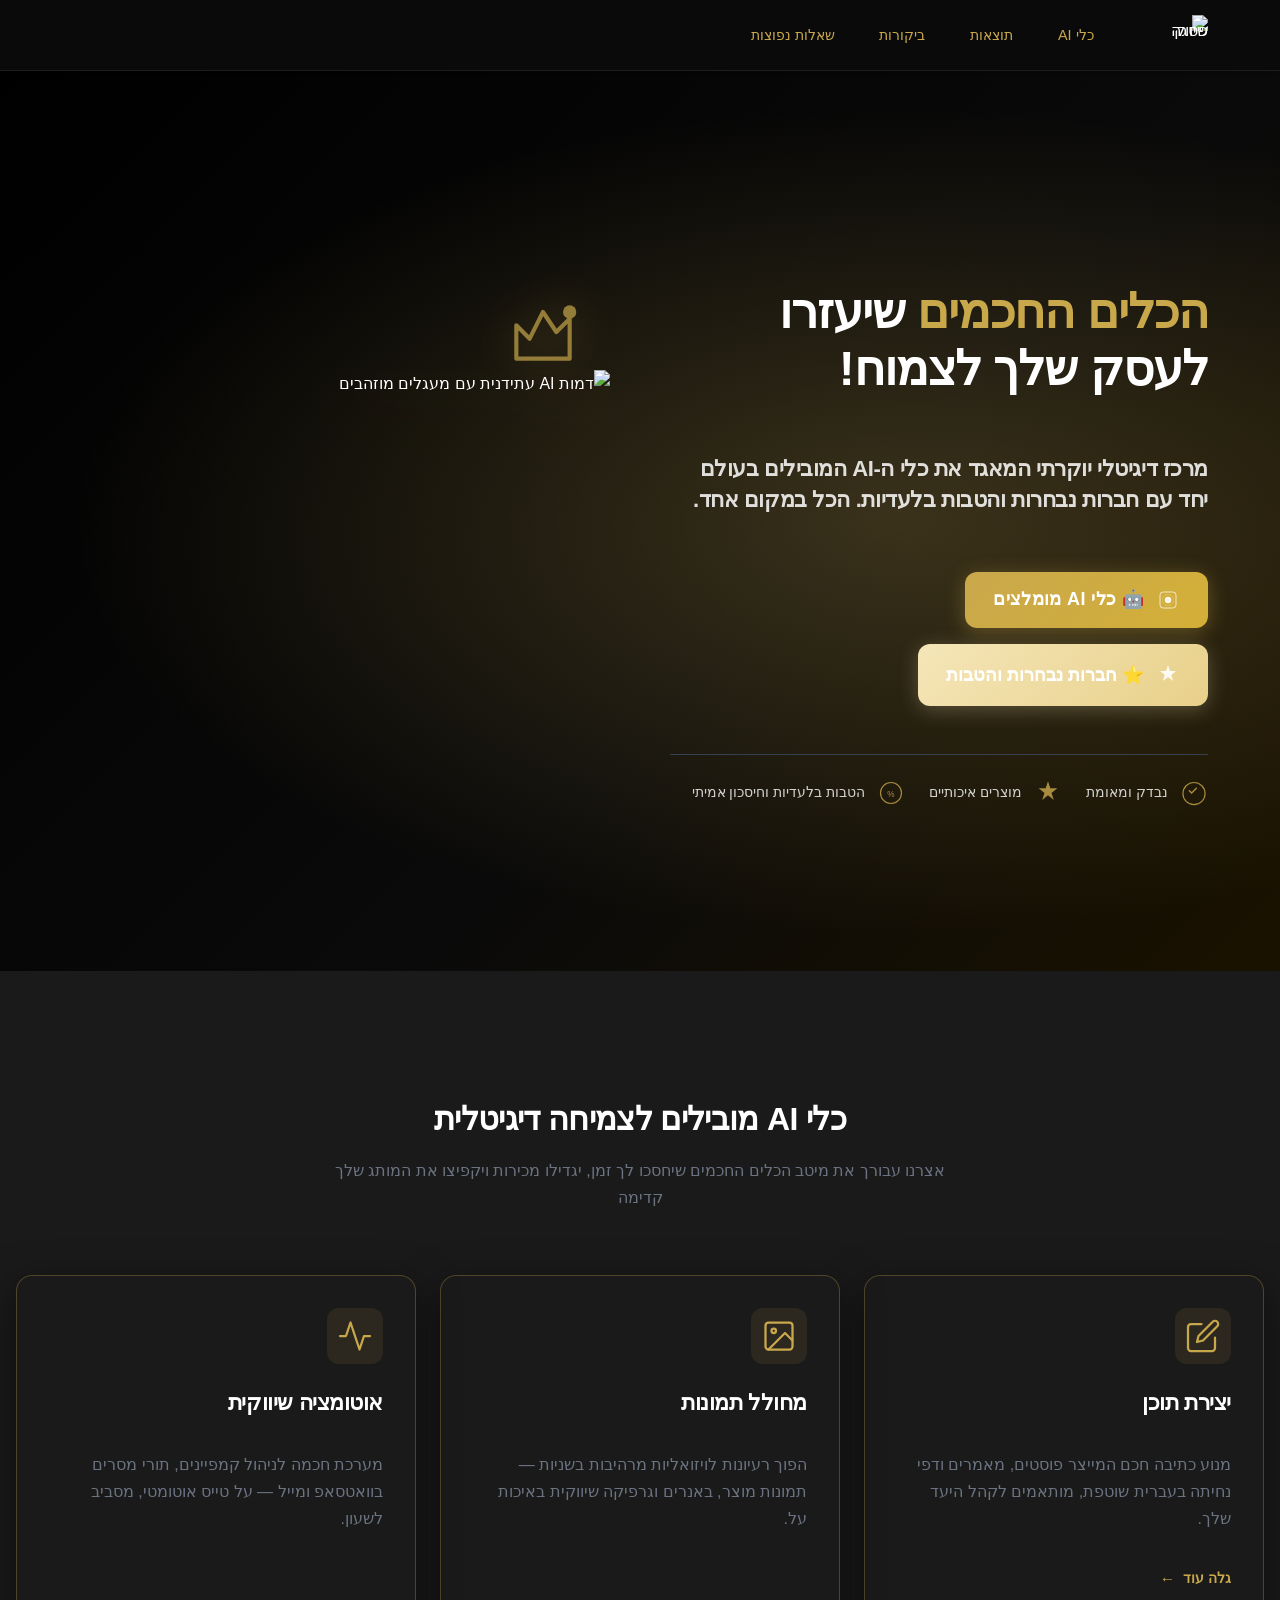
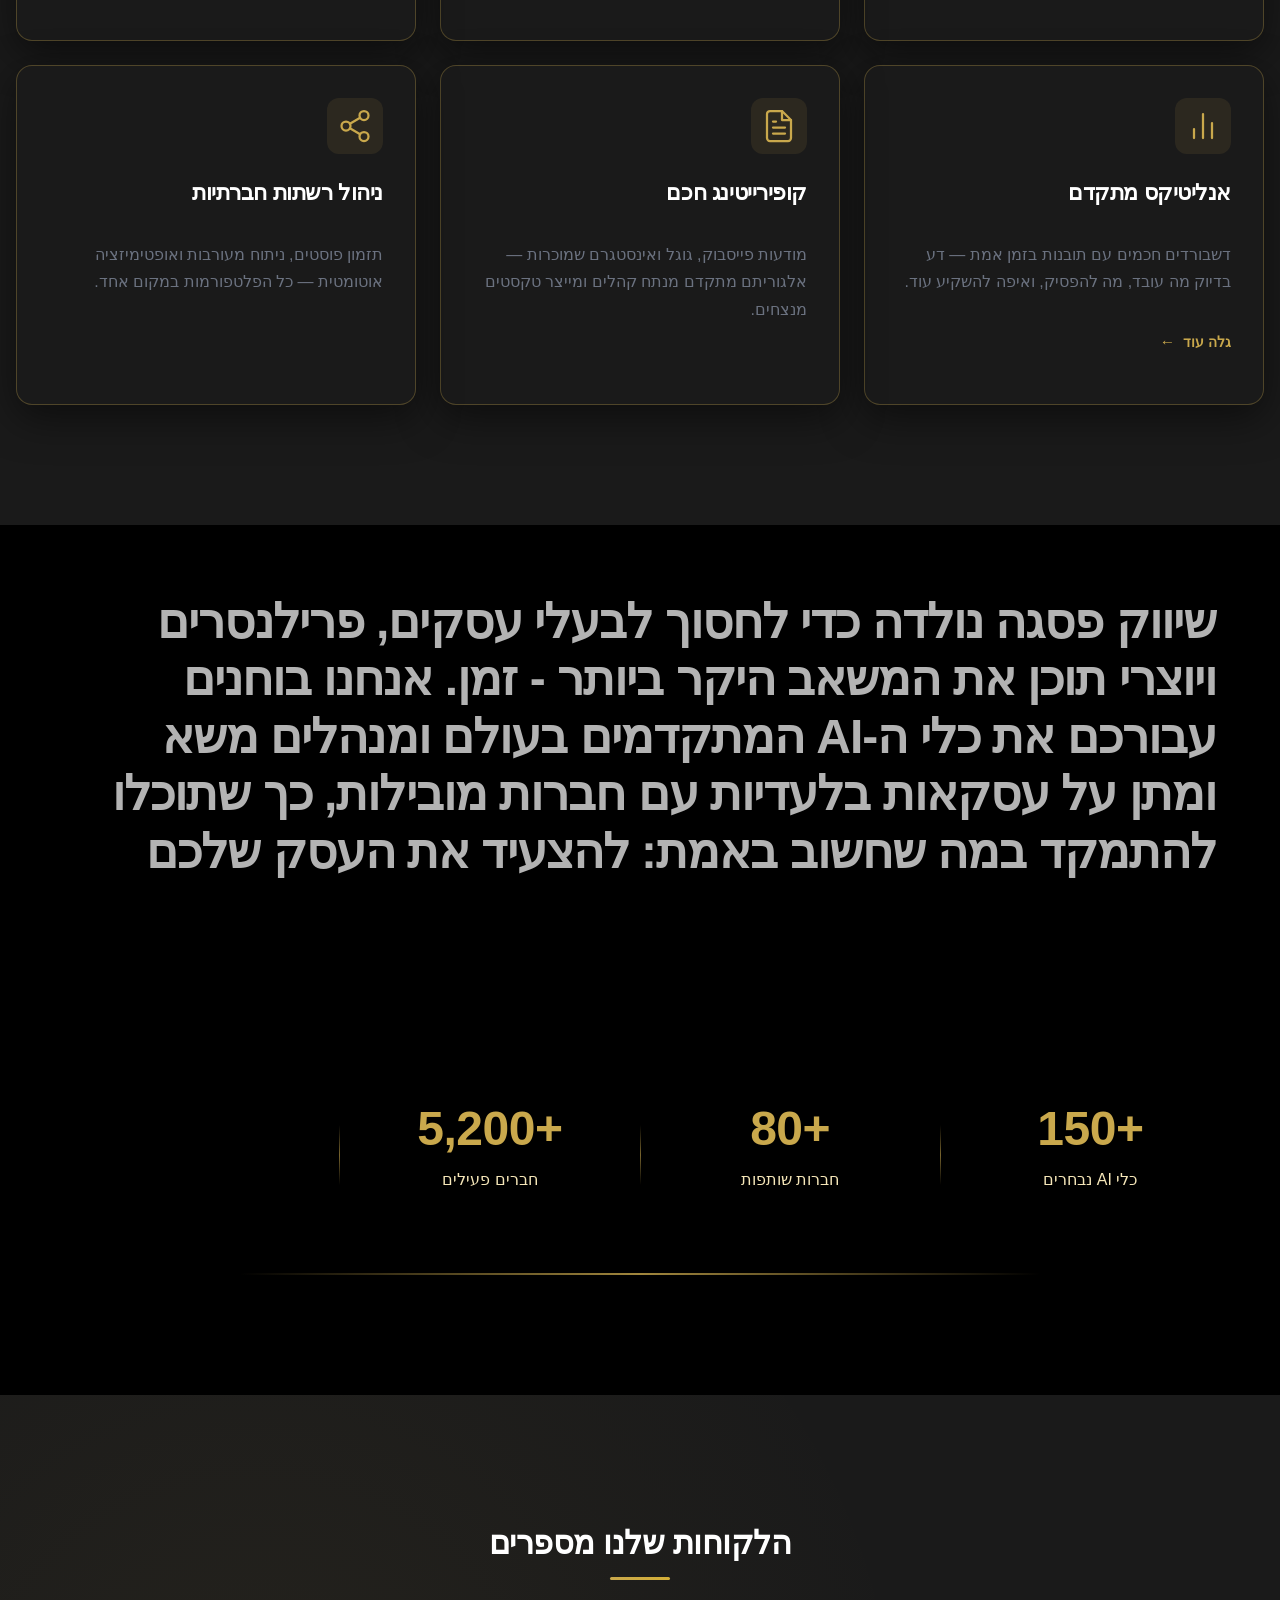
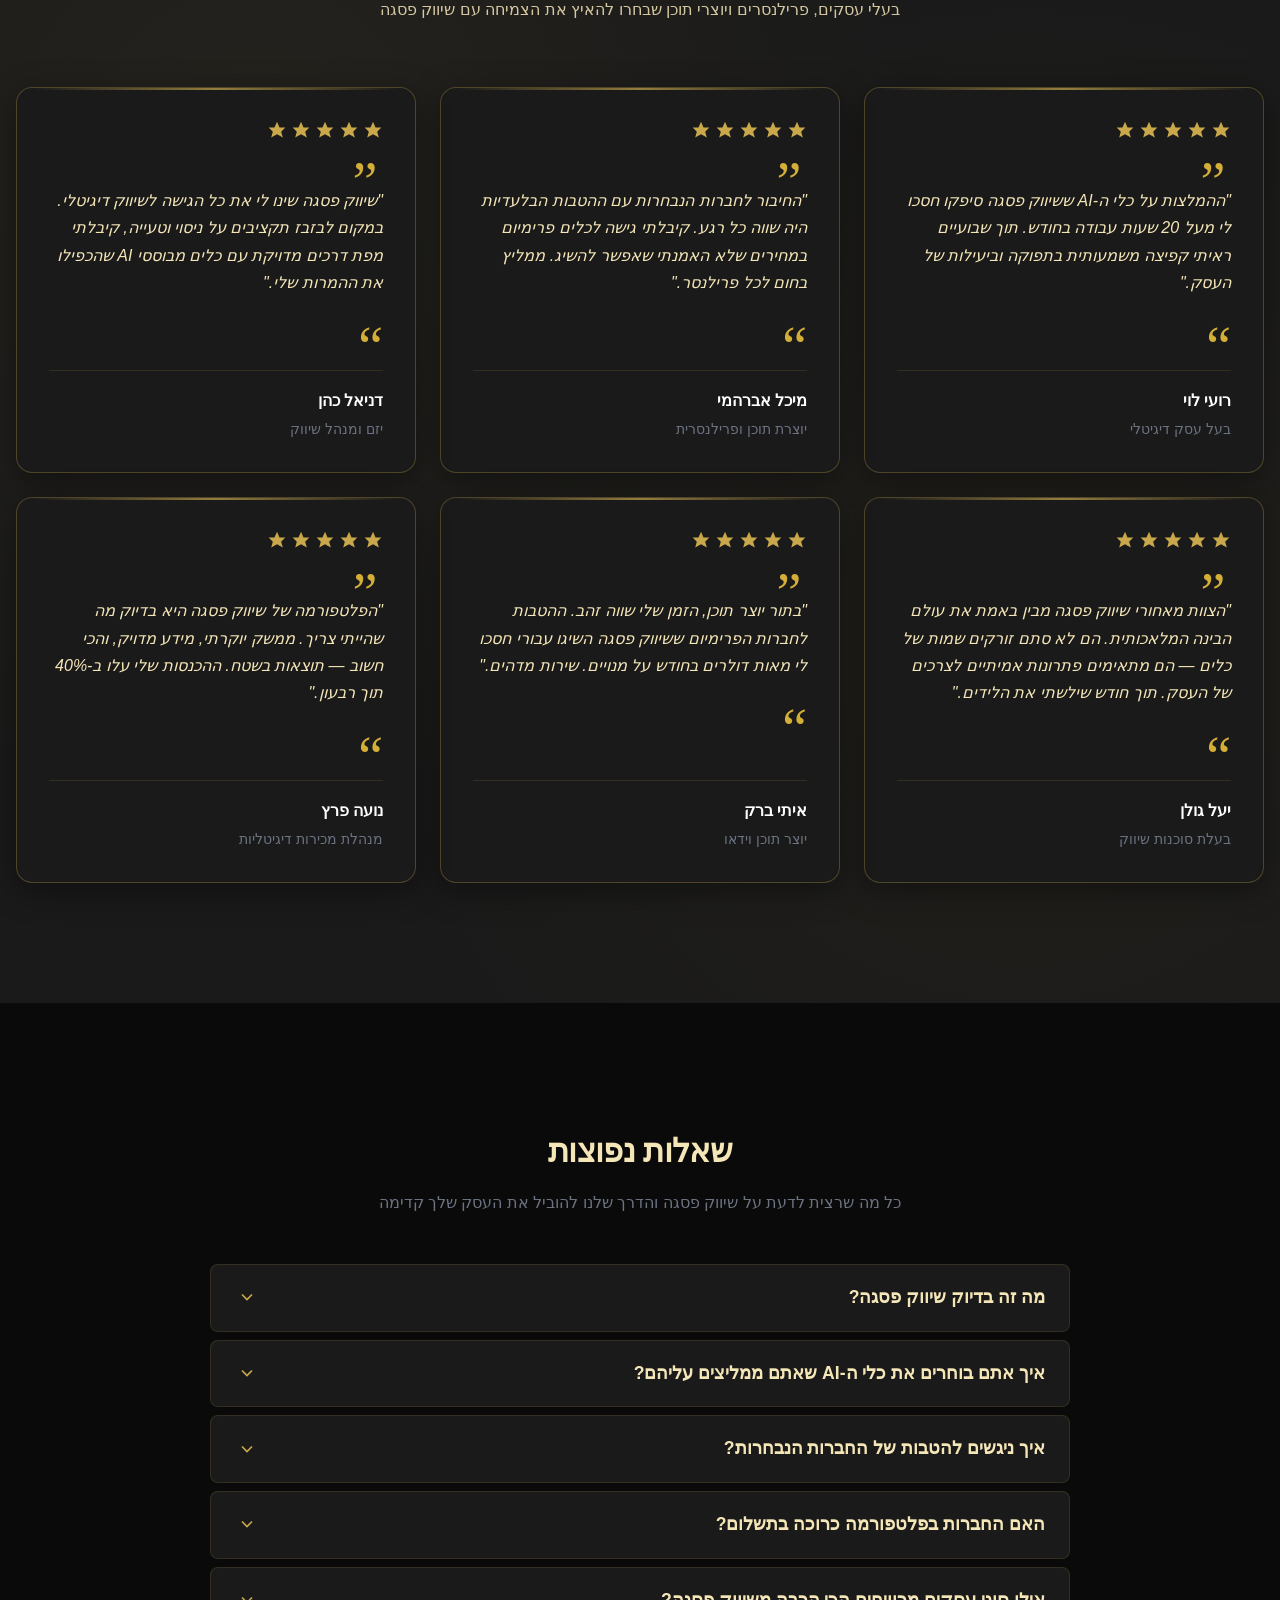
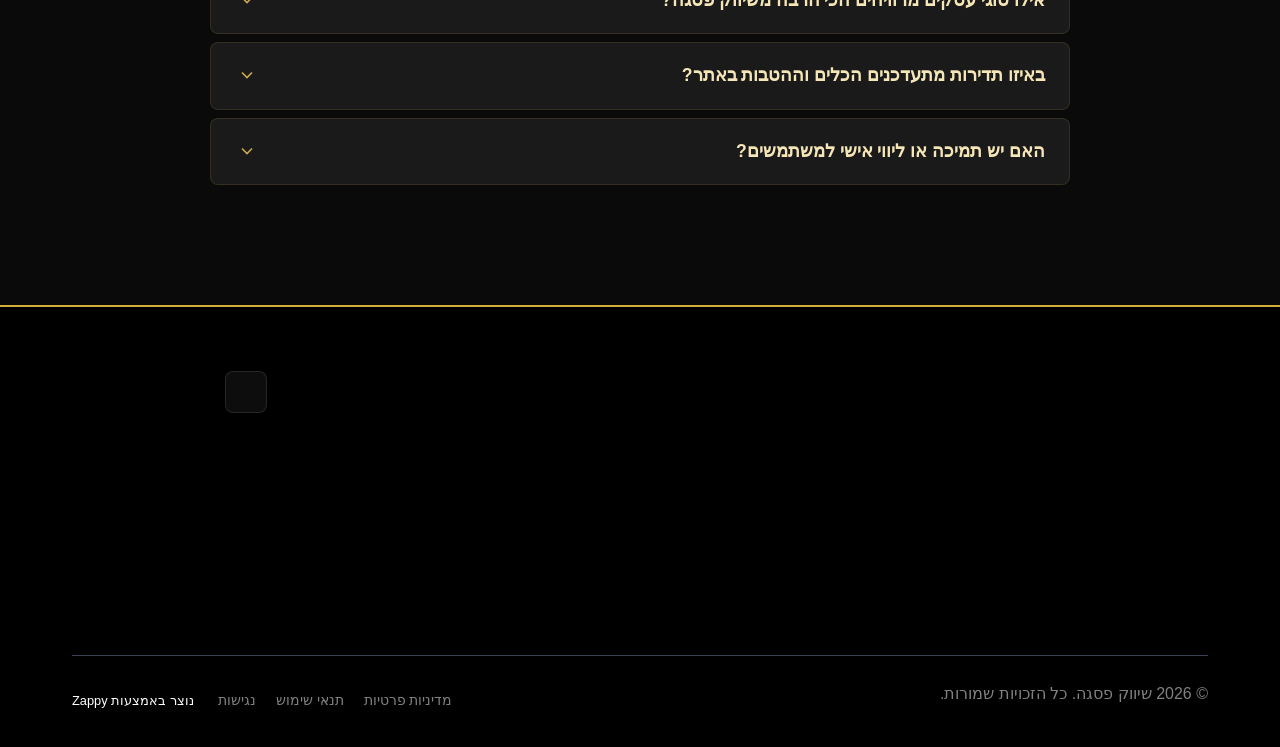
==== commit 2c47e767: "Background sync: Progressive GitHub Sync" ====
--- a/index.html
+++ b/index.html
@@ -746,7 +746,7 @@
       html:not([dir]) #mic-init-access-tool #mic-access-tool-general-button,
       html:not([dir]) ._access-icon { right: 20px !important; left: auto !important; }
       @media (max-width: 768px) { .whatsapp-float { display: none !important; } }
-      @media (min-width: 769px) { .whatsapp-float { display: flex !important; } }
+      @media (min-width: 769px) { .whatsapp-float { display: none !important; } }
       @media (max-width: 768px) {
         #mic-access-tool-general-button, .mic-access-tool-general-button,
         #mic-init-access-tool .mic-access-tool-general-button, #mic-init-access-tool #mic-access-tool-general-button,
--- a/styles.css
+++ b/styles.css
@@ -4737,6 +4737,10 @@
 
 
 
+
+
+
+
 /* mobile-submenu-overflow-fix */
 @media (max-width: 768px) {
   .navbar .sub-menu.mobile-expanded,
@@ -5875,7 +5879,7 @@
 html:not([dir]) #mic-init-access-tool #mic-access-tool-general-button,
 html:not([dir]) ._access-icon { right: 20px !important; left: auto !important; }
 @media (max-width: 768px) { .whatsapp-float { display: none !important; } }
-@media (min-width: 769px) { .whatsapp-float { display: flex !important; } }
+@media (min-width: 769px) { .whatsapp-float { display: none !important; } }
 @media (max-width: 768px) {
   #mic-access-tool-general-button, .mic-access-tool-general-button,
   #mic-init-access-tool .mic-access-tool-general-button,
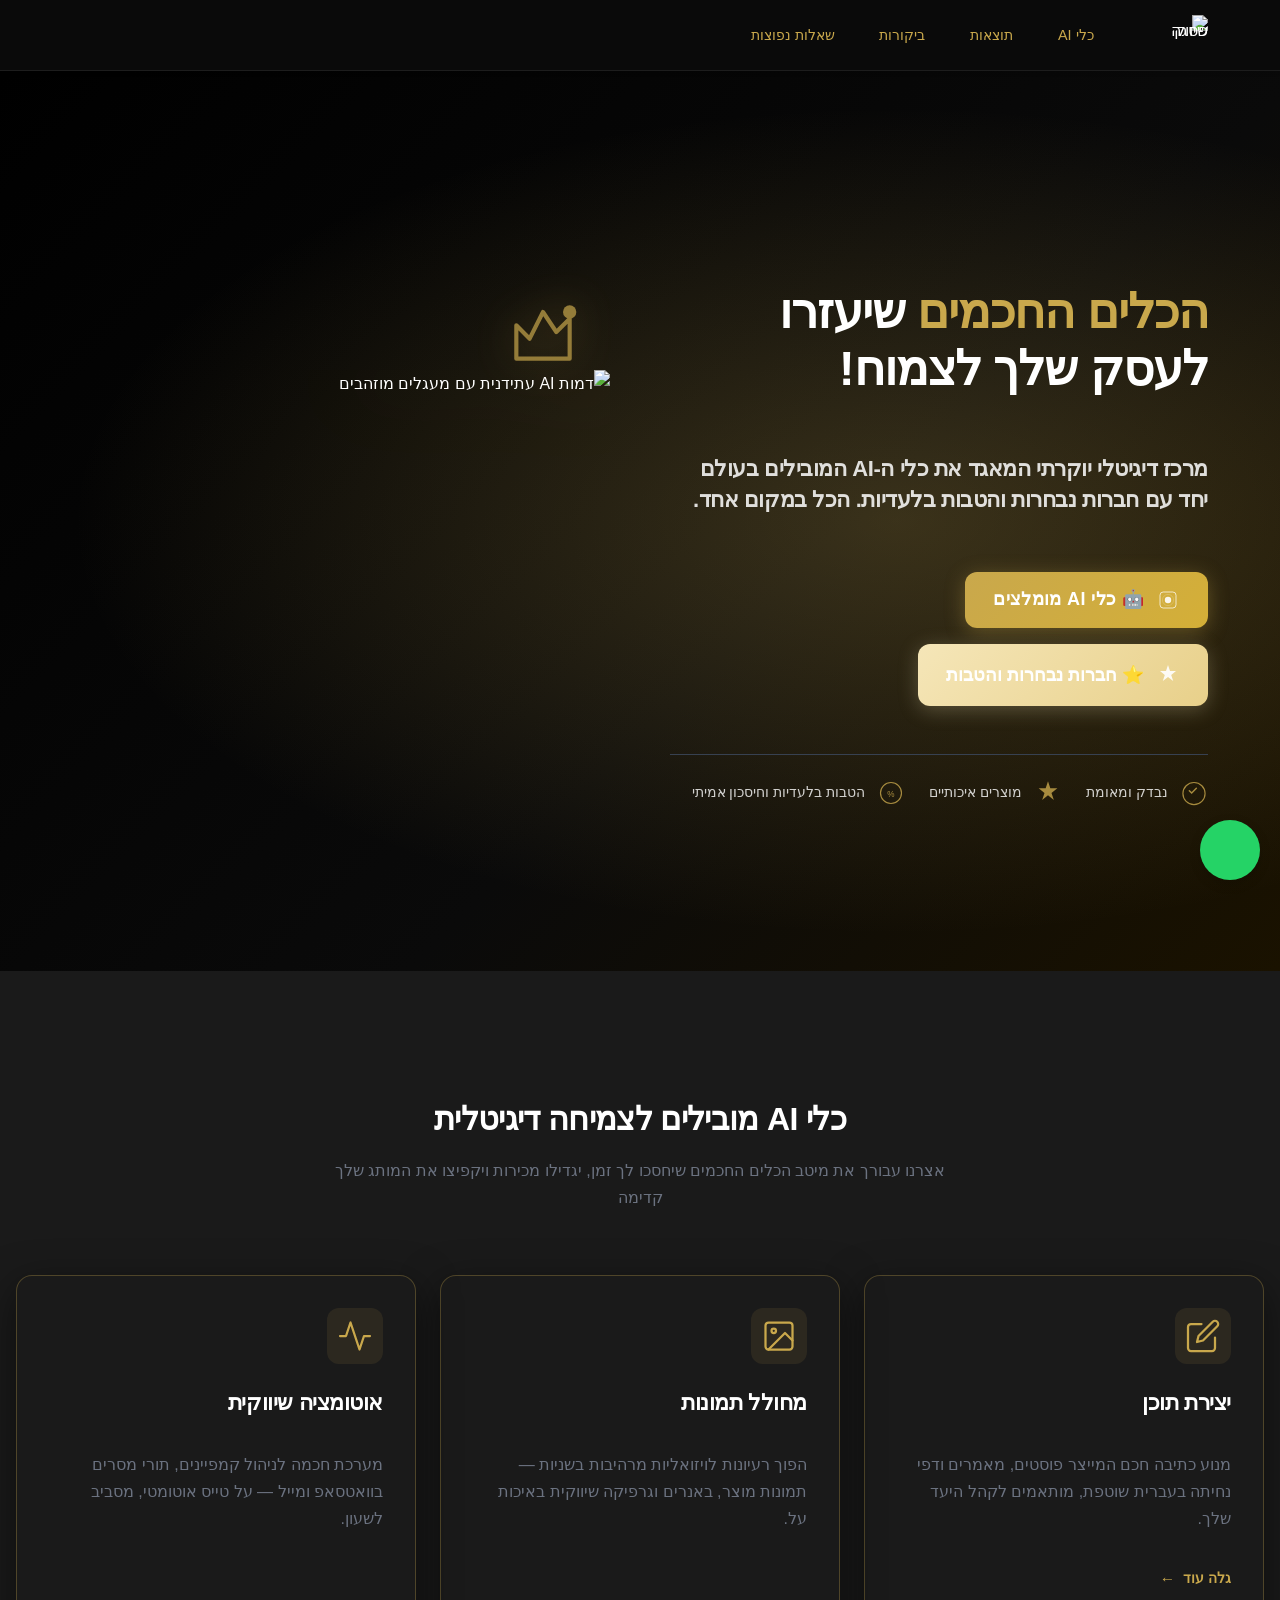
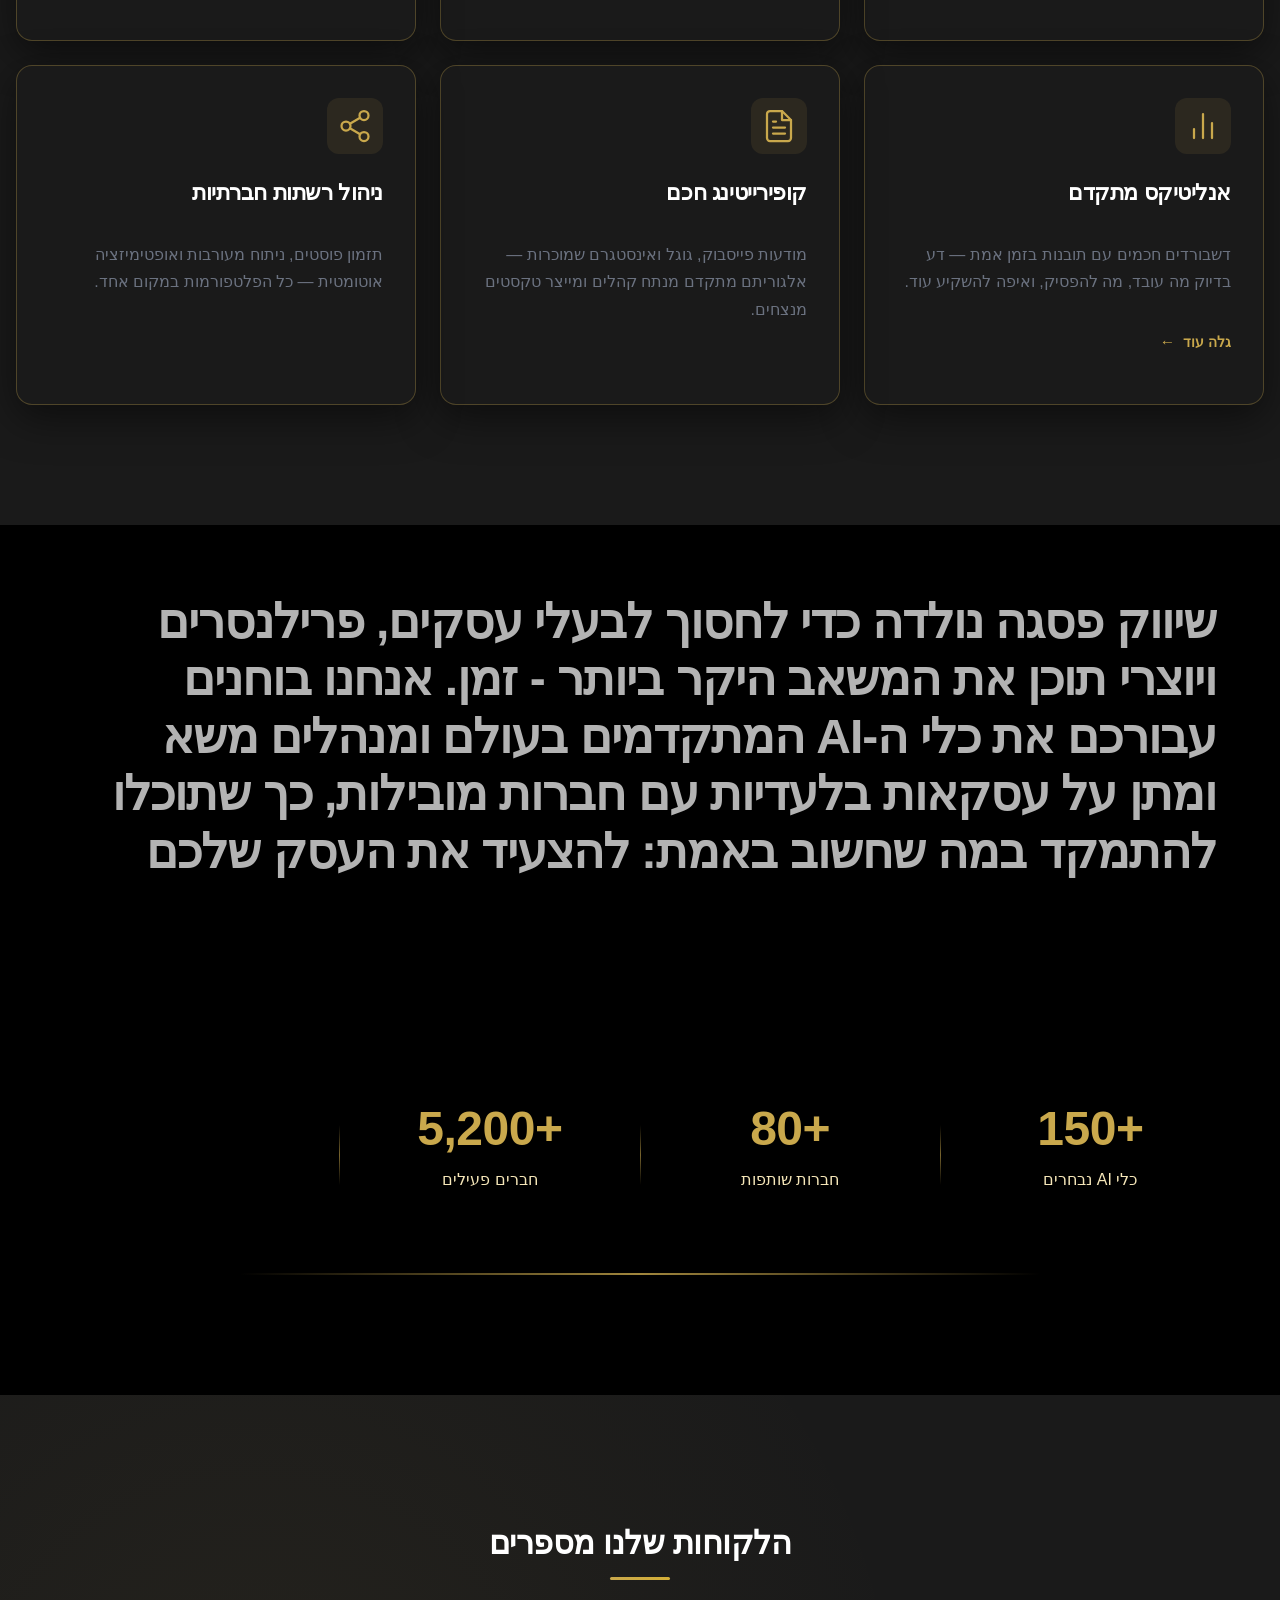
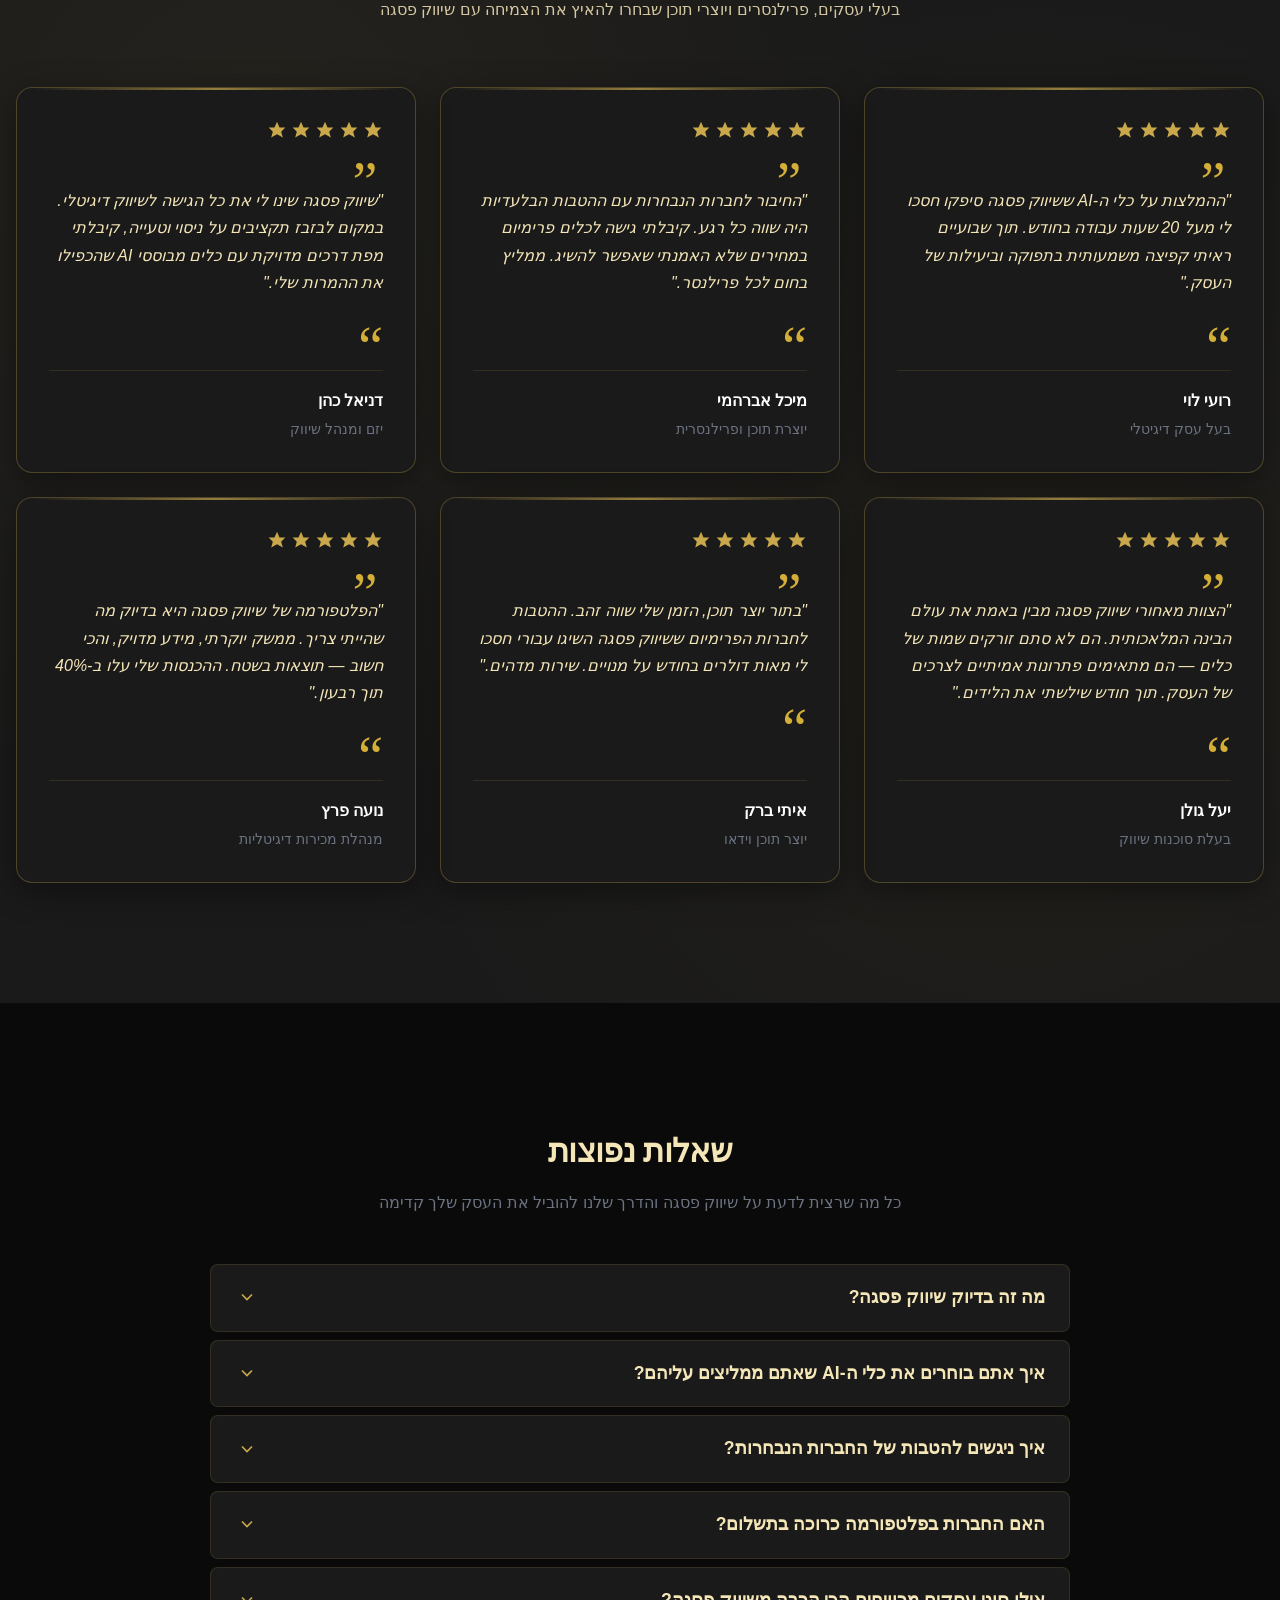
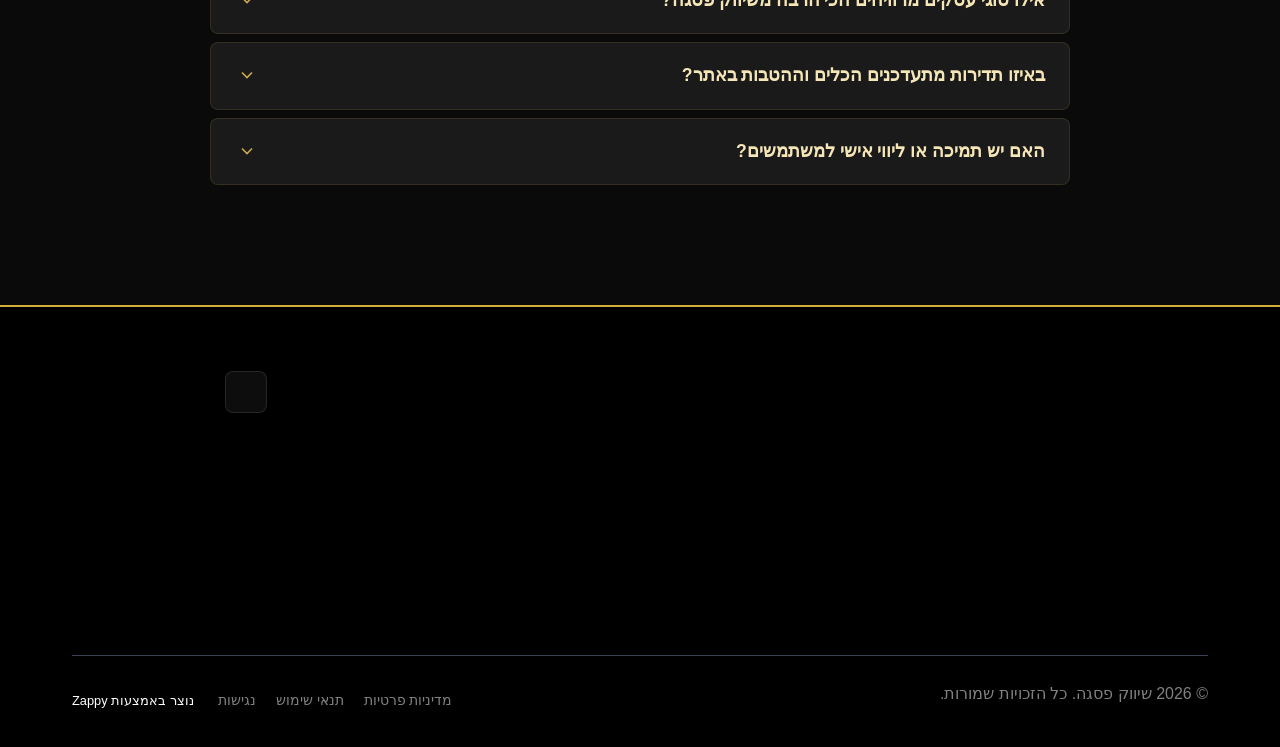
==== commit f3f108de: "Background sync: Progressive GitHub Sync" ====
--- a/index.html
+++ b/index.html
@@ -746,13 +746,14 @@
       html:not([dir]) #mic-init-access-tool #mic-access-tool-general-button,
       html:not([dir]) ._access-icon { right: 20px !important; left: auto !important; }
       @media (max-width: 768px) { .whatsapp-float { display: none !important; } }
-      @media (min-width: 769px) { .whatsapp-float { display: none !important; } }
+      @media (min-width: 769px) { .whatsapp-float { display: flex !important; } }
       @media (max-width: 768px) {
         #mic-access-tool-general-button, .mic-access-tool-general-button,
         #mic-init-access-tool .mic-access-tool-general-button, #mic-init-access-tool #mic-access-tool-general-button,
-        ._access-icon, #mic-access-tool-box, .mic-access-tool-box,
-        #mic-init-access-tool #mic-access-tool-box, div[id*="mic-access-tool-box"], ._access-menu {
-          display: none !important; visibility: hidden !important; opacity: 0 !important; pointer-events: none !important;
+        ._access-icon { display: flex !important; visibility: visible !important; opacity: 1 !important; pointer-events: auto !important; }
+        #mic-access-tool-box.opened-mic-access-tool, .mic-access-tool-box.opened-mic-access-tool,
+        #mic-init-access-tool #mic-access-tool-box.opened-mic-access-tool {
+          visibility: visible !important; opacity: 1 !important; pointer-events: auto !important;
         }
       }
       @media (min-width: 769px) {
--- a/styles.css
+++ b/styles.css
@@ -4741,6 +4741,10 @@
 
 
 
+
+
+
+
 /* mobile-submenu-overflow-fix */
 @media (max-width: 768px) {
   .navbar .sub-menu.mobile-expanded,
@@ -5879,14 +5883,15 @@
 html:not([dir]) #mic-init-access-tool #mic-access-tool-general-button,
 html:not([dir]) ._access-icon { right: 20px !important; left: auto !important; }
 @media (max-width: 768px) { .whatsapp-float { display: none !important; } }
-@media (min-width: 769px) { .whatsapp-float { display: none !important; } }
+@media (min-width: 769px) { .whatsapp-float { display: flex !important; } }
 @media (max-width: 768px) {
   #mic-access-tool-general-button, .mic-access-tool-general-button,
   #mic-init-access-tool .mic-access-tool-general-button,
   #mic-init-access-tool #mic-access-tool-general-button,
-  ._access-icon, #mic-access-tool-box, .mic-access-tool-box,
+  ._access-icon { display: flex !important; }
+  #mic-access-tool-box, .mic-access-tool-box,
   #mic-init-access-tool #mic-access-tool-box, div[id*="mic-access-tool-box"],
-  ._access-menu { }
+  ._access-menu { visibility: hidden; opacity: 0; pointer-events: auto !important; }
 }
 @media (min-width: 769px) {
   #mic-access-tool-general-button, .mic-access-tool-general-button,
